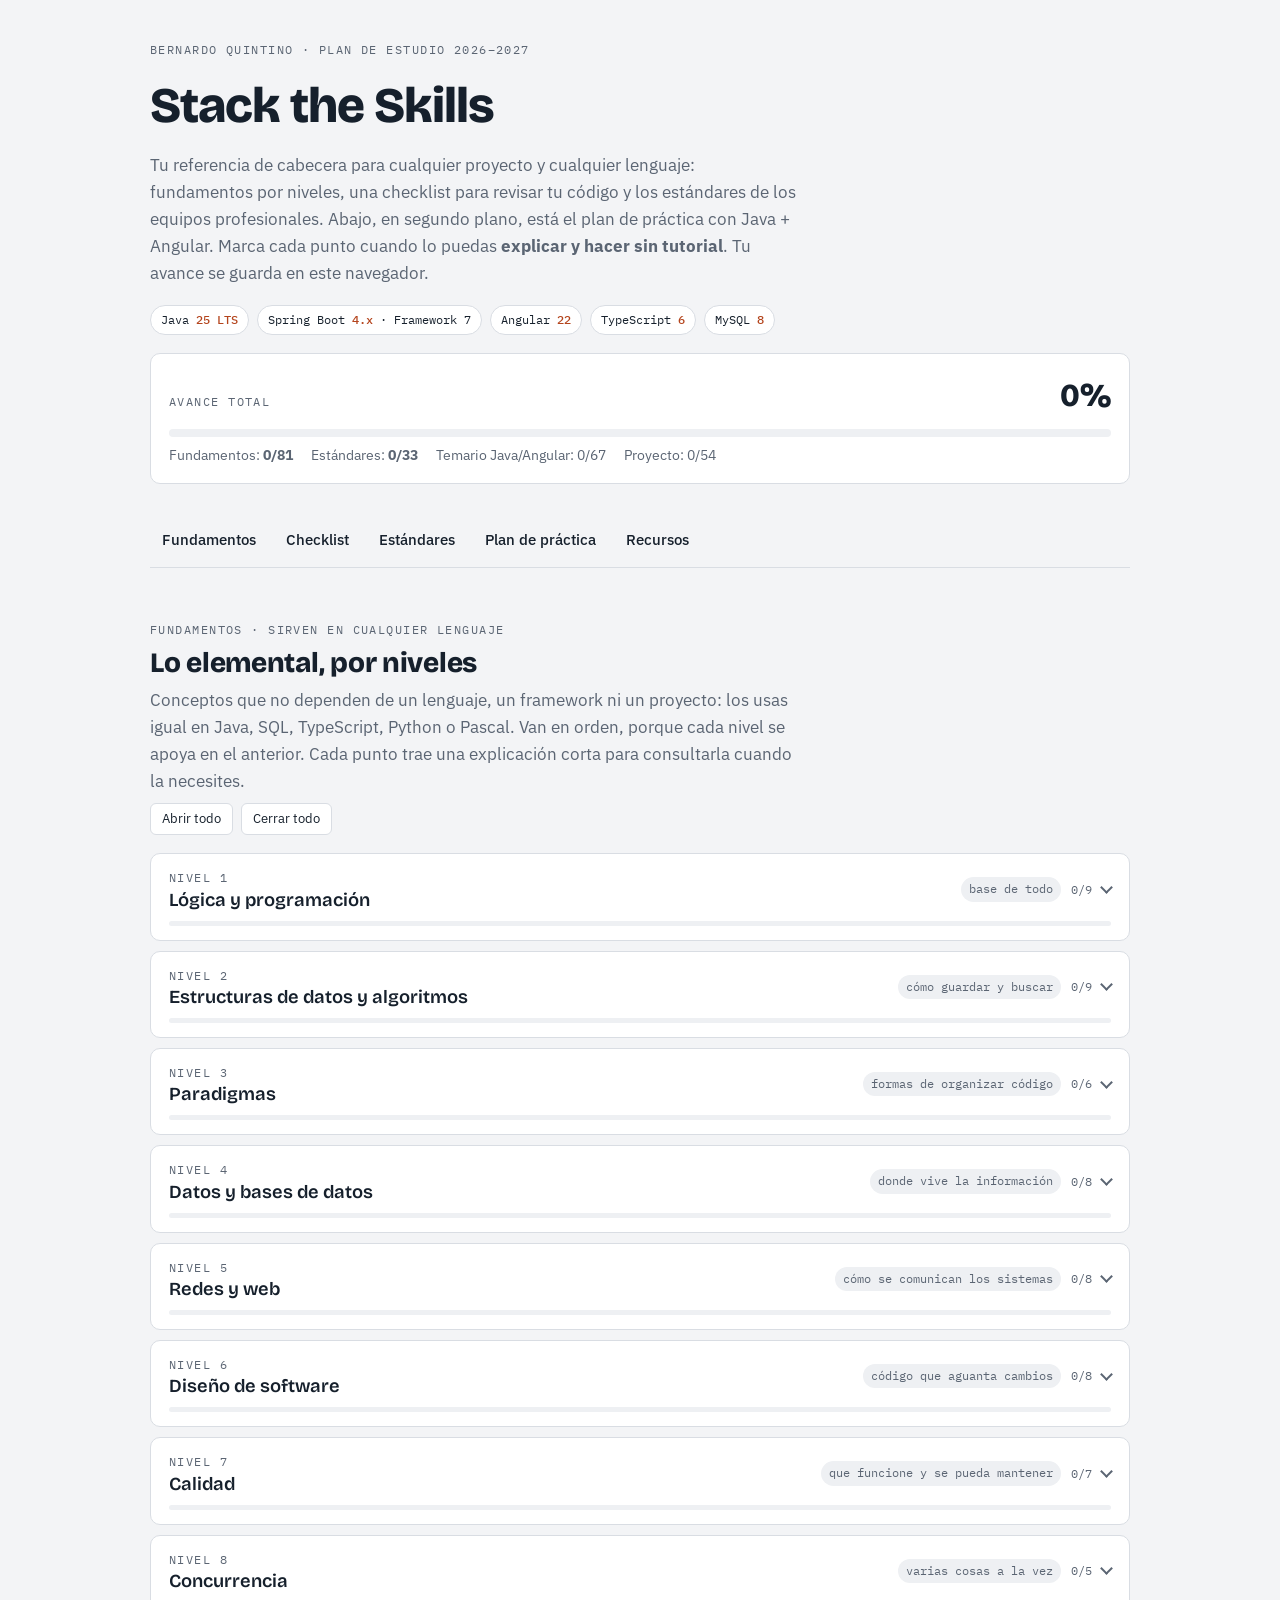
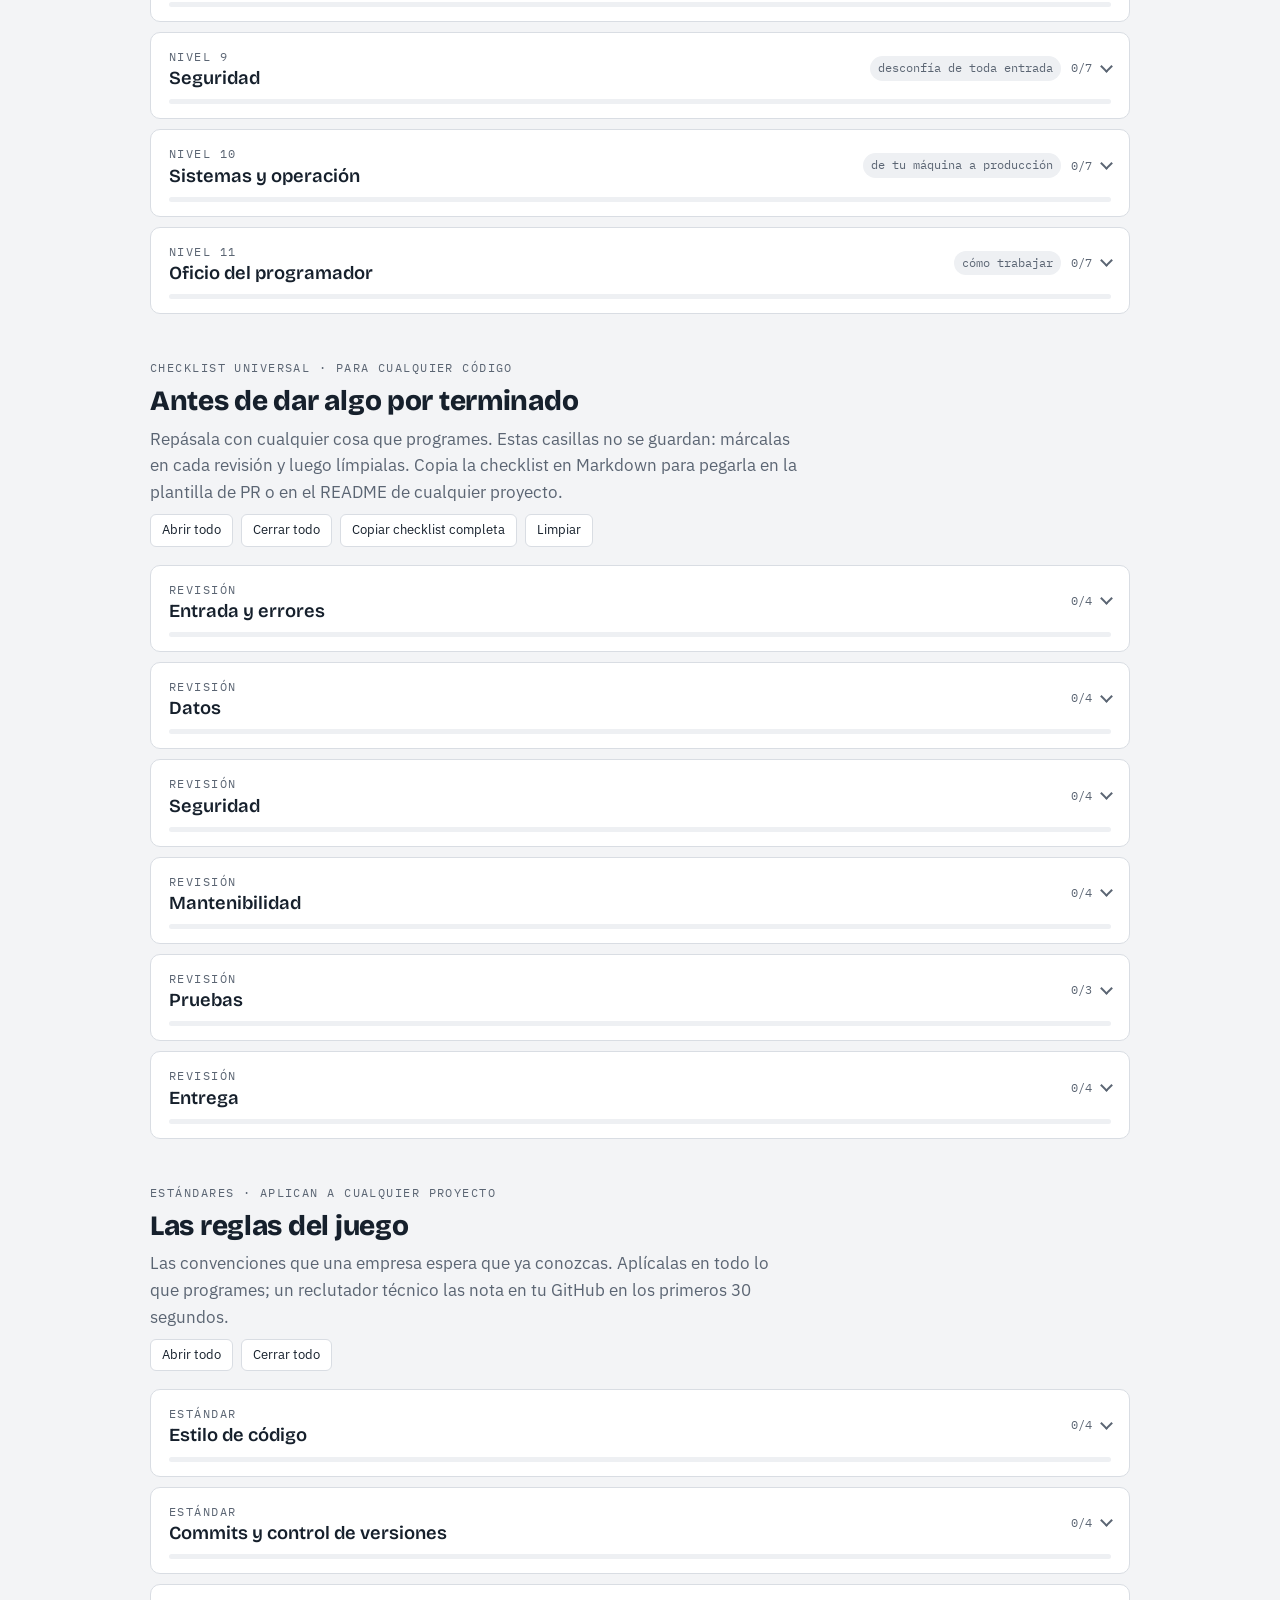
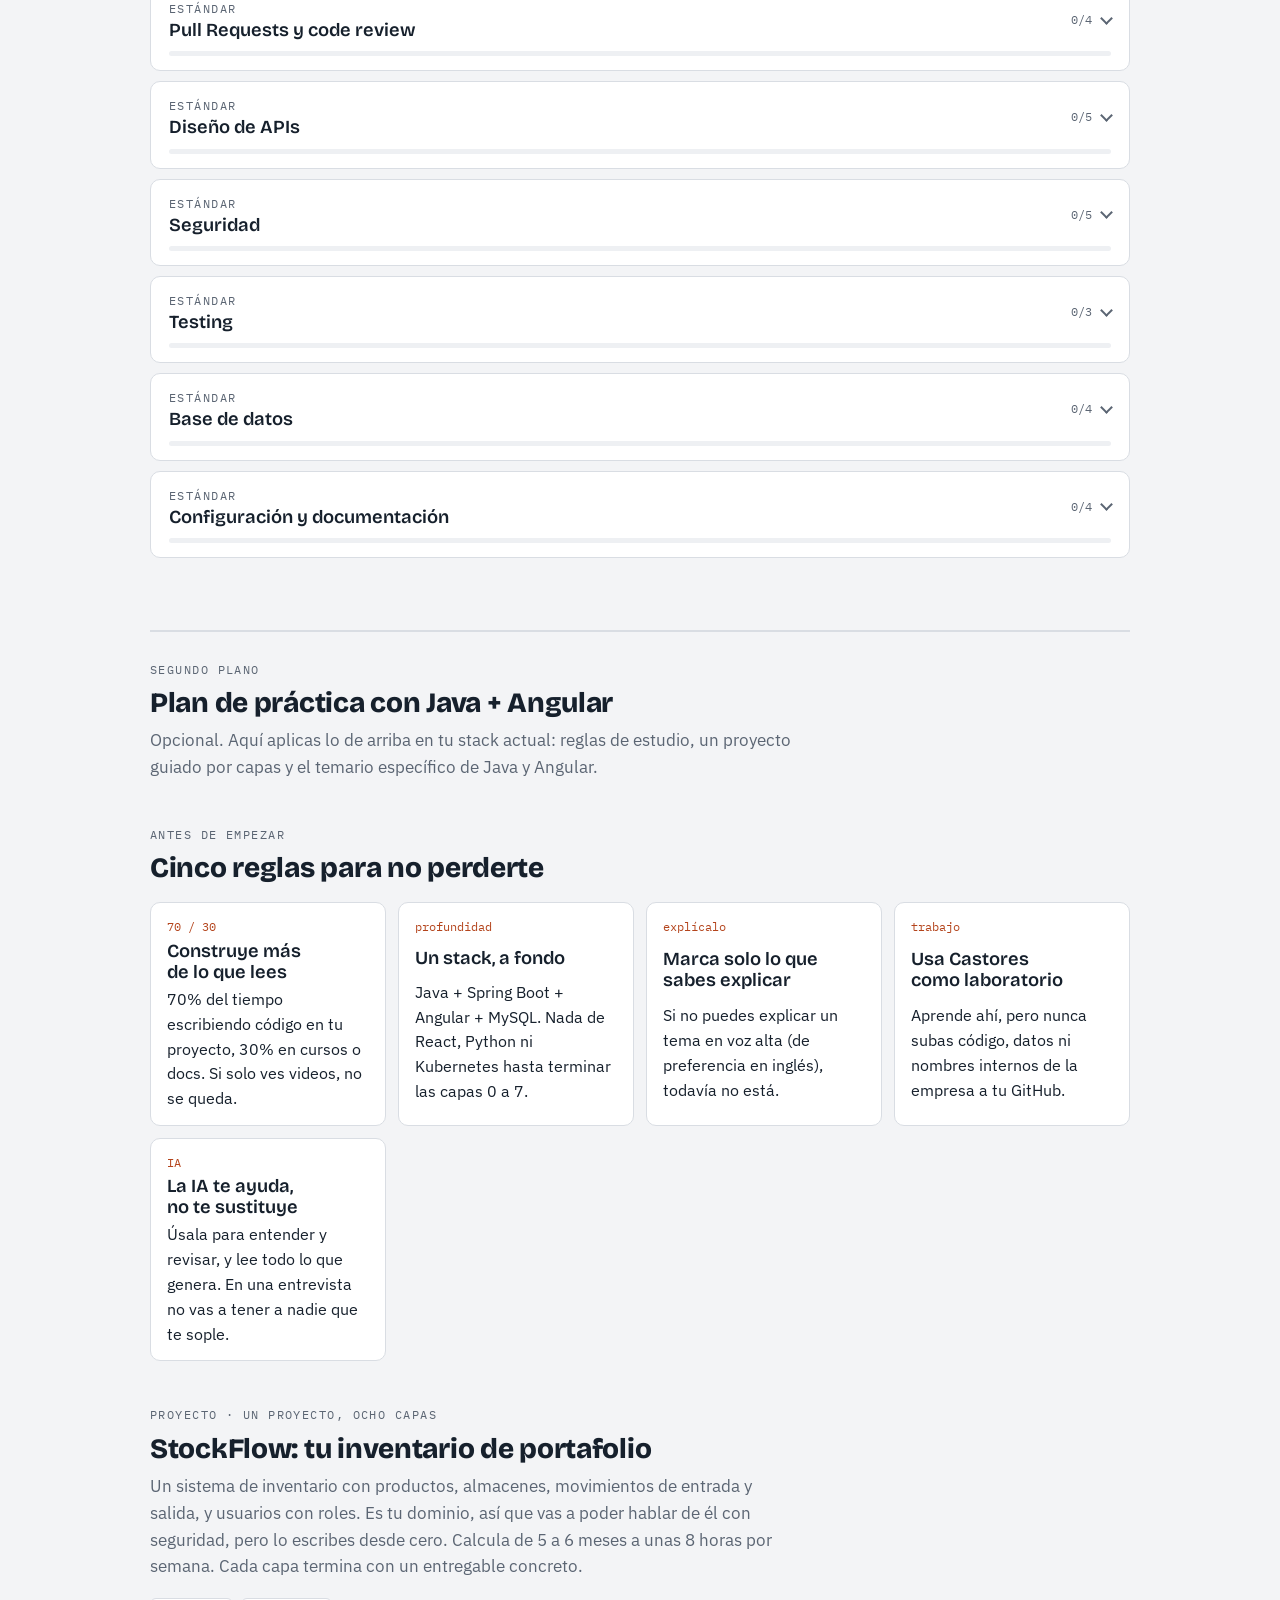
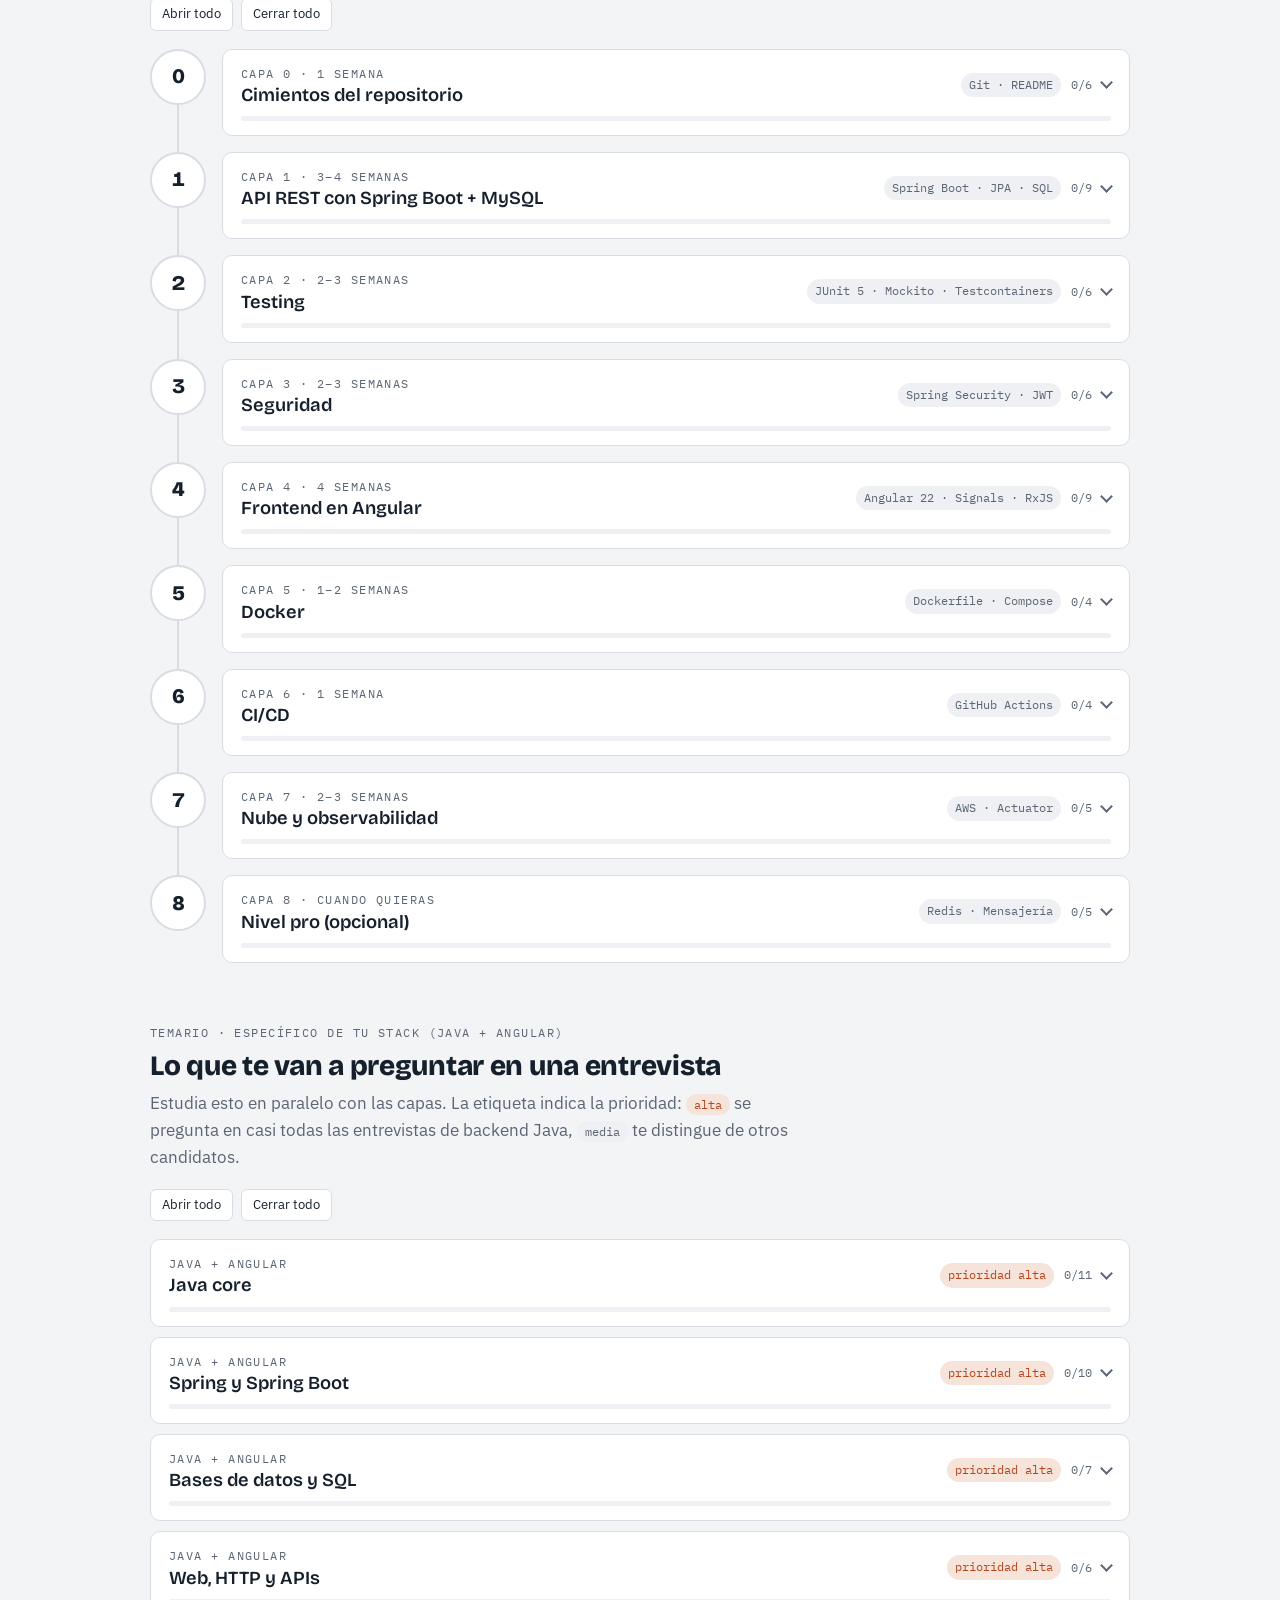
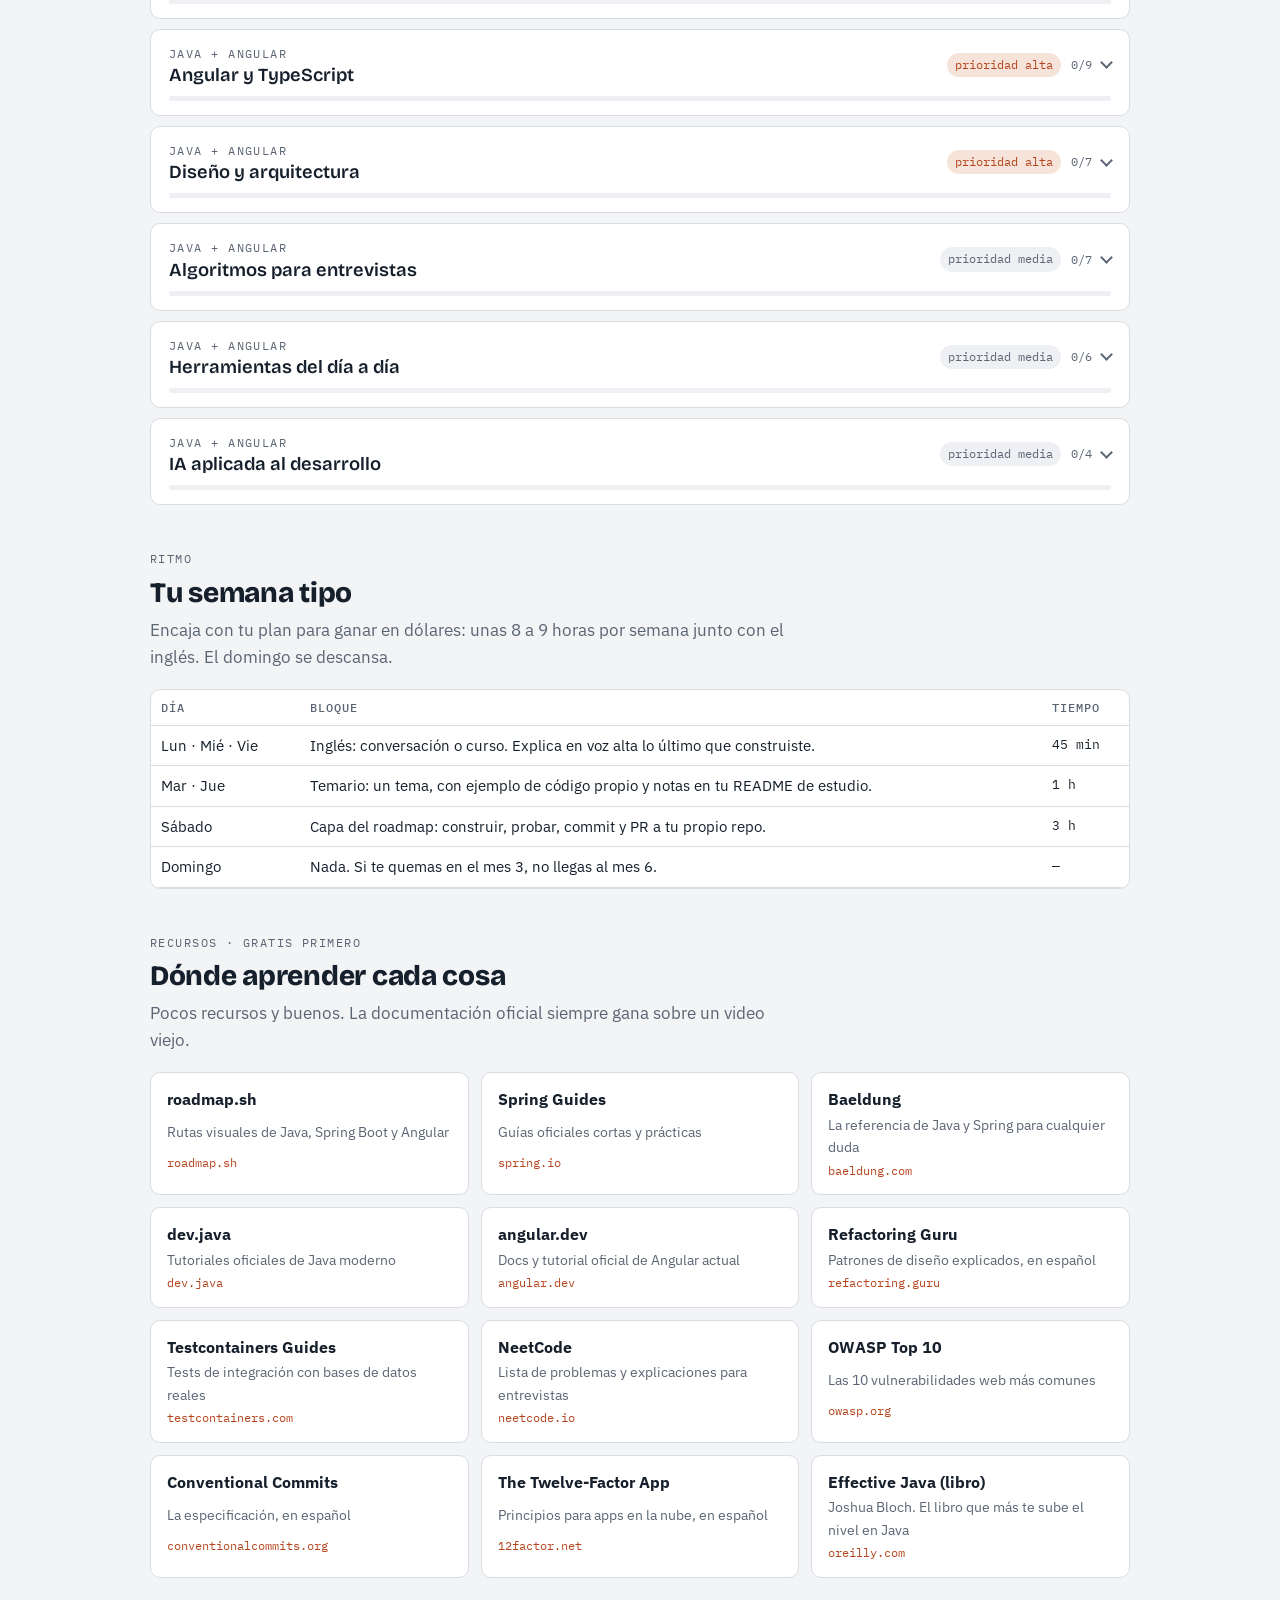
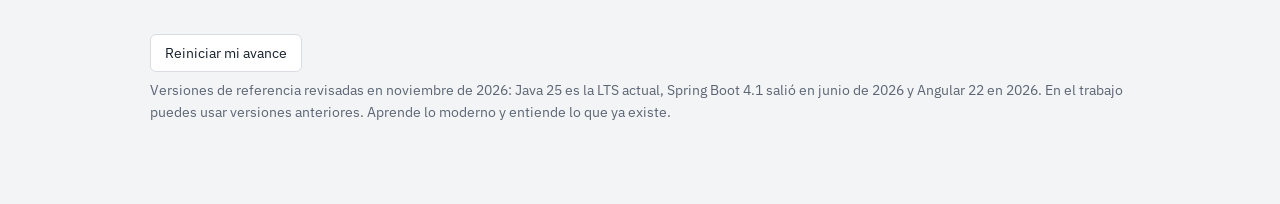
==== index.html @ c71408cc "feat: add Stack the Skills page with fundamentals, checklist and standards" ====
<!doctype html>
<html lang="es">
<head>
<meta charset="utf-8">
<meta name="viewport" content="width=device-width, initial-scale=1, viewport-fit=cover">
<meta name="description" content="Fundamentos de programación, checklist de revisión y estándares profesionales para cualquier proyecto.">
<title>Stack the Skills</title>
<link rel="preconnect" href="https://fonts.googleapis.com">
<link rel="stylesheet" href="https://fonts.googleapis.com/css2?family=Bricolage+Grotesque:opsz,wght@12..96,600;12..96,800&family=IBM+Plex+Sans:wght@400;500;600&family=IBM+Plex+Mono:wght@400;500&display=swap">
<style>
/* Layout: plano de obra — una columna de lectura, línea de tiempo numerada para las capas, rejilla de fichas para el temario */
:root{
  --bg:#F3F4F6; --surface:#FFFFFF; --ink:#16202C; --muted:#5B6573; --line:#D9DDE3;
  --accent:#B4441C; --accent-soft:#F6E3DA; --ok:#1F7A4D; --ok-soft:#DDF1E6; --code:#EEF0F3;
  --f-display:"Bricolage Grotesque", "Segoe UI", system-ui, sans-serif;
  --f-body:"IBM Plex Sans", "Segoe UI", system-ui, sans-serif;
  --f-mono:"IBM Plex Mono", ui-monospace, "Cascadia Code", Consolas, monospace;
}
@media (prefers-color-scheme: dark){:root:not([data-theme="light"]){
  --bg:#11161D; --surface:#19202A; --ink:#E7EAEE; --muted:#9AA4B1; --line:#2B3442;
  --accent:#F08A5D; --accent-soft:#3A2419; --ok:#5CC98F; --ok-soft:#173326; --code:#212A36; color-scheme:dark}}
:root[data-theme="dark"]{
  --bg:#11161D; --surface:#19202A; --ink:#E7EAEE; --muted:#9AA4B1; --line:#2B3442;
  --accent:#F08A5D; --accent-soft:#3A2419; --ok:#5CC98F; --ok-soft:#173326; --code:#212A36; color-scheme:dark}

*{box-sizing:border-box}
body{background:var(--bg);color:var(--ink);font-family:var(--f-body);font-size:15.5px;line-height:1.6;
  padding-left:max(16px, env(safe-area-inset-left, 0px));padding-right:max(16px, env(safe-area-inset-right, 0px))}
body::before{content:"";position:fixed;inset:0 0 auto;height:env(safe-area-inset-top,0px);z-index:10;background:var(--bg)}
.wrap{max-width:980px;margin:0 auto;padding-block:40px 80px}
h1,h2,h3{font-family:var(--f-display);text-wrap:balance;line-height:1.15;margin:0}
h1{font-size:clamp(2rem,5vw,3.1rem);font-weight:800;letter-spacing:-.02em}
h2{font-size:1.75rem;font-weight:800;letter-spacing:-.01em}
h3{font-size:1.15rem;font-weight:600}
p{margin:0}
a{color:var(--accent)}
code,.mono{font-family:var(--f-mono);font-size:.86em}
code{background:var(--code);padding:.1em .35em;border-radius:4px}
.eyebrow{font-family:var(--f-mono);font-size:.75rem;text-transform:uppercase;letter-spacing:.12em;color:var(--muted)}
.lead{color:var(--muted);max-width:65ch;font-size:1.05rem}

/* header */
header{display:grid;gap:18px;margin-bottom:28px}
.versions{display:flex;flex-wrap:wrap;gap:8px}
.chip{font-family:var(--f-mono);font-size:.78rem;border:1px solid var(--line);background:var(--surface);padding:4px 10px;border-radius:999px;white-space:nowrap}
.chip b{color:var(--accent);font-weight:500}
.global{display:grid;gap:8px;background:var(--surface);border:1px solid var(--line);border-radius:10px;padding:16px 18px}
.global-top{display:flex;justify-content:space-between;align-items:baseline;gap:12px;flex-wrap:wrap}
.big{font-family:var(--f-display);font-size:2rem;font-weight:800;font-variant-numeric:tabular-nums}
.bar{height:8px;background:var(--code);border-radius:999px;overflow:hidden}
.bar>i{display:block;height:100%;width:0;background:var(--accent);transition:width .3s}
.stats{display:flex;flex-wrap:wrap;gap:6px 18px;font-size:.85rem;color:var(--muted);font-variant-numeric:tabular-nums}

/* nav */
nav{position:sticky;top:env(safe-area-inset-top,0px);z-index:5;background:var(--bg);border-bottom:1px solid var(--line);margin-bottom:8px}
nav ul{list-style:none;margin:0;padding:10px 0;display:flex;gap:6px;overflow-x:auto}
nav a{display:block;text-decoration:none;color:var(--ink);font-weight:500;font-size:.92rem;padding:6px 12px;border-radius:6px;white-space:nowrap}
nav a:hover,nav a:focus-visible{background:var(--accent-soft);color:var(--accent);outline:none}

section{padding-top:44px;display:grid;gap:18px}
.sec-head{display:grid;gap:8px}

/* principios */
.rules{display:grid;grid-template-columns:repeat(auto-fit,minmax(220px,1fr));gap:12px}
.rule{background:var(--surface);border:1px solid var(--line);border-radius:10px;padding:14px 16px;display:grid;gap:4px}
.rule .k{font-family:var(--f-mono);font-size:.75rem;color:var(--accent)}

/* timeline */
.timeline{display:grid;gap:0;position:relative}
.layer{display:grid;grid-template-columns:56px minmax(0,1fr);gap:0 16px;position:relative}
.layer::before{content:"";position:absolute;left:27px;top:52px;bottom:0;width:2px;background:var(--line)}
.layer:last-child::before{display:none}
.num{width:56px;height:56px;border-radius:50%;border:2px solid var(--line);background:var(--surface);display:grid;place-items:center;
  font-family:var(--f-display);font-weight:800;font-size:1.3rem;font-variant-numeric:tabular-nums;position:relative;z-index:1}
.layer.done .num{background:var(--ok);border-color:var(--ok);color:var(--surface)}
.card{min-width:0;background:var(--surface);border:1px solid var(--line);border-radius:10px;padding:18px 20px;margin-bottom:22px;display:grid;grid-template-columns:minmax(0,1fr);gap:12px}
.card-top{display:flex;justify-content:space-between;align-items:flex-start;gap:12px;flex-wrap:wrap}
.meta{display:flex;gap:8px;flex-wrap:wrap;min-width:0}
.card-top>*{min-width:0}
.pill{font-family:var(--f-mono);font-size:.72rem;padding:3px 8px;border-radius:999px;background:var(--code);color:var(--muted);white-space:nowrap}
.pill.hot{background:var(--accent-soft);color:var(--accent)}
.pill.okp{background:var(--ok-soft);color:var(--ok)}
.goal{color:var(--muted)}
.dod{border-top:1px dashed var(--line);padding-top:10px;font-size:.92rem}
.dod b{font-family:var(--f-mono);font-size:.75rem;letter-spacing:.08em;text-transform:uppercase;color:var(--ok);margin-right:6px}

/* checklist */
.checks{list-style:none;margin:0;padding:0;display:grid;gap:4px}
.checks span{overflow-wrap:anywhere}
.checks label{display:grid;grid-template-columns:20px minmax(0,1fr);gap:10px;align-items:start;cursor:pointer;padding:3px 4px;border-radius:6px}
.checks label:hover{background:var(--code)}
.checks input{appearance:none;width:18px;height:18px;margin:3px 0 0;border:1.5px solid var(--muted);border-radius:4px;display:grid;place-items:center;cursor:pointer;background:var(--surface)}
.checks input:checked{background:var(--ok);border-color:var(--ok)}
.checks input:checked::after{content:"";width:5px;height:9px;border:solid var(--surface);border-width:0 2px 2px 0;transform:rotate(45deg) translate(-1px,-1px)}
.checks input:focus-visible{outline:2px solid var(--accent);outline-offset:2px}
.checks input:checked + span{color:var(--muted);text-decoration:line-through;text-decoration-color:var(--line)}
.checks small{display:block;color:var(--muted);font-size:.84rem;text-decoration:none}

/* temario grid */
.grid{display:grid;grid-template-columns:repeat(auto-fit,minmax(min(100%,420px),1fr));gap:14px}
.grid .card{margin:0}
.mini{display:grid;gap:6px}
.mini .bar{height:5px}
.mini .stats{font-size:.78rem}

/* estándares */
pre{margin:0;background:var(--code);border-radius:8px;padding:12px 14px;overflow-x:auto;font-family:var(--f-mono);font-size:.82rem;line-height:1.55}
.std-ex{display:grid;gap:6px}

/* recursos */
.res{display:grid;grid-template-columns:repeat(auto-fit,minmax(min(100%,280px),1fr));gap:12px}
.res a{display:grid;gap:2px;text-decoration:none;color:var(--ink);background:var(--surface);border:1px solid var(--line);border-radius:10px;padding:14px 16px}
.res a:hover,.res a:focus-visible{border-color:var(--accent);outline:none}
.res a span{color:var(--muted);font-size:.88rem}
.res a .mono{color:var(--accent);font-size:.75rem}

.week{width:100%;border-collapse:collapse;font-size:.92rem}
.week th,.week td{text-align:left;padding:8px 10px;border-bottom:1px solid var(--line);vertical-align:top}
.week th{font-family:var(--f-mono);font-size:.75rem;text-transform:uppercase;letter-spacing:.08em;color:var(--muted);font-weight:500}
.tablebox{overflow-x:auto;background:var(--surface);border:1px solid var(--line);border-radius:10px}

.reset{display:flex;gap:10px;align-items:center;flex-wrap:wrap;margin-top:8px}
button{font:inherit;font-size:.88rem;border:1px solid var(--line);background:var(--surface);color:var(--ink);padding:7px 14px;border-radius:6px;cursor:pointer}
button:hover{border-color:var(--accent)}
button.danger{background:var(--accent);border-color:var(--accent);color:var(--surface)}
button:focus-visible{outline:2px solid var(--accent);outline-offset:2px}
footer{margin-top:48px;color:var(--muted);font-size:.85rem;display:grid;gap:8px}

@media (max-width:560px){
  .layer{grid-template-columns:40px minmax(0,1fr);gap:0 10px}
  .num{width:40px;height:40px;font-size:1rem}
  .layer::before{left:19px;top:40px}
  .card{padding:14px}
}
@media (prefers-reduced-motion:reduce){*{transition:none!important}}

/* acordeones */
.stack{display:grid;gap:10px}
details.acc{background:var(--surface);border:1px solid var(--line);border-radius:10px}
details.acc.done{border-color:var(--ok)}
details.acc>summary{list-style:none;cursor:pointer;display:grid;grid-template-columns:minmax(0,1fr) auto;gap:10px 14px;align-items:center;padding:14px 18px;border-radius:10px}
details.acc>summary::-webkit-details-marker{display:none}
details.acc>summary:hover{background:var(--code)}
details.acc>summary:focus-visible{outline:2px solid var(--accent);outline-offset:-2px}
.sum-main{display:grid;gap:2px;min-width:0}
.sum-side{display:flex;align-items:center;gap:10px;flex-wrap:wrap;justify-content:flex-end}
.sum-bar{grid-column:1/-1;height:5px}
.count{font-family:var(--f-mono);font-size:.78rem;color:var(--muted);font-variant-numeric:tabular-nums;white-space:nowrap}
details.acc.done .count{color:var(--ok)}
.chev{width:9px;height:9px;border:solid var(--muted);border-width:0 2px 2px 0;transform:translateY(-2px) rotate(45deg);transition:transform .2s;flex:none}
details[open]>summary .chev{transform:translateY(2px) rotate(225deg)}
.acc-body{padding:4px 18px 18px;display:grid;grid-template-columns:minmax(0,1fr);gap:12px}
.toolbar{display:flex;gap:8px;flex-wrap:wrap;align-items:center}
.btn-sm{font-size:.8rem;padding:5px 11px}
.fallback{width:100%;min-height:120px;font-family:var(--f-mono);font-size:.8rem;background:var(--code);color:var(--ink);border:1px solid var(--line);border-radius:8px;padding:10px}
.divider{margin-top:72px;padding-top:28px;border-top:2px solid var(--line);display:grid;gap:8px}
.layer details.acc{margin-bottom:16px;min-width:0}
@media (max-width:560px){details.acc>summary{padding:12px 14px}.acc-body{padding:4px 14px 14px}}
body{margin:0}
[hidden]{display:none!important}
</style>
</head>
<body>

<div class="wrap">
<header>
  <span class="eyebrow">Bernardo Quintino · plan de estudio 2026–2027</span>
  <h1>Stack the Skills</h1>
  <p class="lead">Tu referencia de cabecera para cualquier proyecto y cualquier lenguaje: fundamentos por niveles, una checklist para revisar tu código y los estándares de los equipos profesionales. Abajo, en segundo plano, está el plan de práctica con Java + Angular. Marca cada punto cuando lo puedas <strong>explicar y hacer sin tutorial</strong>. Tu avance se guarda en este navegador.</p>
  <div class="versions" aria-label="Versiones de referencia">
    <span class="chip">Java <b>25 LTS</b></span>
    <span class="chip">Spring Boot <b>4.x</b> · Framework 7</span>
    <span class="chip">Angular <b>22</b></span>
    <span class="chip">TypeScript <b>6</b></span>
    <span class="chip">MySQL <b>8</b></span>
  </div>
  <div class="global">
    <div class="global-top"><span class="eyebrow">Avance total</span><span class="big" id="gPct">0%</span></div>
    <div class="bar"><i id="gBar"></i></div>
    <div class="stats" id="gStats"></div>
  </div>
</header>


<nav aria-label="Secciones"><ul>
  <li><a href="#fundamentos">Fundamentos</a></li>
  <li><a href="#checklist">Checklist</a></li>
  <li><a href="#estandares">Estándares</a></li>
  <li><a href="#practica">Plan de práctica</a></li>
  <li><a href="#recursos">Recursos</a></li>
</ul></nav>

<section id="fundamentos">
  <div class="sec-head">
    <span class="eyebrow">Fundamentos · sirven en cualquier lenguaje</span>
    <h2>Lo elemental, por niveles</h2>
    <p class="lead">Conceptos que no dependen de un lenguaje, un framework ni un proyecto: los usas igual en Java, SQL, TypeScript, Python o Pascal. Van en orden, porque cada nivel se apoya en el anterior. Cada punto trae una explicación corta para consultarla cuando la necesites.</p>
    <div class="toolbar"><button type="button" class="btn-sm" data-open="fundStack">Abrir todo</button><button type="button" class="btn-sm" data-close="fundStack">Cerrar todo</button></div>
  </div>
  <div class="stack" id="fundStack"></div>
</section>

<section id="checklist">
  <div class="sec-head">
    <span class="eyebrow">Checklist universal · para cualquier código</span>
    <h2>Antes de dar algo por terminado</h2>
    <p class="lead">Repásala con cualquier cosa que programes. Estas casillas no se guardan: márcalas en cada revisión y luego límpialas. Copia la checklist en Markdown para pegarla en la plantilla de PR o en el README de cualquier proyecto.</p>
    <div class="toolbar"><button type="button" class="btn-sm" data-open="uniStack">Abrir todo</button><button type="button" class="btn-sm" data-close="uniStack">Cerrar todo</button><button type="button" class="btn-sm" data-copyall="uni">Copiar checklist completa</button><button type="button" class="btn-sm" id="uniClear">Limpiar</button></div>
  </div>
  <div class="stack" id="uniStack"></div>
</section>

<section id="estandares">
  <div class="sec-head">
    <span class="eyebrow">Estándares · aplican a cualquier proyecto</span>
    <h2>Las reglas del juego</h2>
    <p class="lead">Las convenciones que una empresa espera que ya conozcas. Aplícalas en todo lo que programes; un reclutador técnico las nota en tu GitHub en los primeros 30 segundos.</p>
    <div class="toolbar"><button type="button" class="btn-sm" data-open="stdStack">Abrir todo</button><button type="button" class="btn-sm" data-close="stdStack">Cerrar todo</button></div>
  </div>
  <div class="stack" id="stdStack"></div>
</section>

<div class="divider" id="practica">
  <span class="eyebrow">Segundo plano</span>
  <h2>Plan de práctica con Java + Angular</h2>
  <p class="lead">Opcional. Aquí aplicas lo de arriba en tu stack actual: reglas de estudio, un proyecto guiado por capas y el temario específico de Java y Angular.</p>
</div>

<section id="reglas">
  <div class="sec-head"><span class="eyebrow">Antes de empezar</span><h2>Cinco reglas para no perderte</h2></div>
  <div class="rules">
    <div class="rule"><span class="k">70 / 30</span><h3>Construye más de lo que lees</h3><p>70% del tiempo escribiendo código en tu proyecto, 30% en cursos o docs. Si solo ves videos, no se queda.</p></div>
    <div class="rule"><span class="k">profundidad</span><h3>Un stack, a fondo</h3><p>Java + Spring Boot + Angular + MySQL. Nada de React, Python ni Kubernetes hasta terminar las capas 0 a 7.</p></div>
    <div class="rule"><span class="k">explícalo</span><h3>Marca solo lo que sabes explicar</h3><p>Si no puedes explicar un tema en voz alta (de preferencia en inglés), todavía no está.</p></div>
    <div class="rule"><span class="k">trabajo</span><h3>Usa Castores como laboratorio</h3><p>Aprende ahí, pero nunca subas código, datos ni nombres internos de la empresa a tu GitHub.</p></div>
    <div class="rule"><span class="k">IA</span><h3>La IA te ayuda, no te sustituye</h3><p>Úsala para entender y revisar, y lee todo lo que genera. En una entrevista no vas a tener a nadie que te sople.</p></div>
  </div>
</section>

<section id="roadmap">
  <div class="sec-head">
    <span class="eyebrow">Proyecto · un proyecto, ocho capas</span>
    <h2>StockFlow: tu inventario de portafolio</h2>
    <p class="lead">Un sistema de inventario con productos, almacenes, movimientos de entrada y salida, y usuarios con roles. Es tu dominio, así que vas a poder hablar de él con seguridad, pero lo escribes desde cero. Calcula de 5 a 6 meses a unas 8 horas por semana. Cada capa termina con un entregable concreto.</p>
  </div>
  <div class="toolbar"><button type="button" class="btn-sm" data-open="timeline">Abrir todo</button><button type="button" class="btn-sm" data-close="timeline">Cerrar todo</button></div>
  <div class="timeline" id="timeline"></div>
</section>

<section id="temario">
  <div class="sec-head">
    <span class="eyebrow">Temario · específico de tu stack (Java + Angular)</span>
    <h2>Lo que te van a preguntar en una entrevista</h2>
    <p class="lead">Estudia esto en paralelo con las capas. La etiqueta indica la prioridad: <span class="pill hot">alta</span> se pregunta en casi todas las entrevistas de backend Java, <span class="pill">media</span> te distingue de otros candidatos.</p>
  </div>
  <div class="toolbar"><button type="button" class="btn-sm" data-open="temarioStack">Abrir todo</button><button type="button" class="btn-sm" data-close="temarioStack">Cerrar todo</button></div>
  <div class="stack" id="temarioStack"></div>
</section>

<section id="semana">
  <div class="sec-head">
    <span class="eyebrow">Ritmo</span>
    <h2>Tu semana tipo</h2>
    <p class="lead">Encaja con tu plan para ganar en dólares: unas 8 a 9 horas por semana junto con el inglés. El domingo se descansa.</p>
  </div>
  <div class="tablebox"><table class="week">
    <thead><tr><th>Día</th><th>Bloque</th><th>Tiempo</th></tr></thead>
    <tbody>
      <tr><td>Lun · Mié · Vie</td><td>Inglés: conversación o curso. Explica en voz alta lo último que construiste.</td><td class="mono">45 min</td></tr>
      <tr><td>Mar · Jue</td><td>Temario: un tema, con ejemplo de código propio y notas en tu README de estudio.</td><td class="mono">1 h</td></tr>
      <tr><td>Sábado</td><td>Capa del roadmap: construir, probar, commit y PR a tu propio repo.</td><td class="mono">3 h</td></tr>
      <tr><td>Domingo</td><td>Nada. Si te quemas en el mes 3, no llegas al mes 6.</td><td class="mono">—</td></tr>
    </tbody>
  </table></div>
</section>

<section id="recursos">
  <div class="sec-head">
    <span class="eyebrow">Recursos · gratis primero</span>
    <h2>Dónde aprender cada cosa</h2>
    <p class="lead">Pocos recursos y buenos. La documentación oficial siempre gana sobre un video viejo.</p>
  </div>
  <div class="res" id="res"></div>
</section>

<footer>
  <div class="reset" id="resetBox"><button type="button" id="resetBtn">Reiniciar mi avance</button></div>
  <p>Versiones de referencia revisadas en noviembre de 2026: Java 25 es la LTS actual, Spring Boot 4.1 salió en junio de 2026 y Angular 22 en 2026. En el trabajo puedes usar versiones anteriores. Aprende lo moderno y entiende lo que ya existe.</p>
</footer>
</div>

<script>
const ROADMAP = [
 {id:"c0", t:"Cimientos del repositorio", w:"1 semana", tags:["Git","README"],
  goal:"Que tu repo se vea profesional antes de escribir una sola línea de lógica.",
  items:[
   ["Repo en GitHub con README inicial: qué es, stack y cómo correrlo","El README es lo primero que lee un reclutador."],
   ["Estructura monorepo: /backend (Spring Boot) y /frontend (Angular)",""],
   ["Proyecto generado con start.spring.io: Java 25, Maven, Web, JPA, Validation, MySQL",""],
   [".gitignore correcto y cero secretos en el repo (usa variables de entorno)",""],
   ["Conventional Commits desde el primer commit","Ej.: feat(api): crea entidad Producto"],
   ["Trabajar con ramas y Pull Requests hacia main, aunque estés solo",""]
  ], dod:"El repo es público, el README explica el proyecto y el historial de commits se lee limpio."},
 {id:"c1", t:"API REST con Spring Boot + MySQL", w:"3–4 semanas", tags:["Spring Boot","JPA","SQL"],
  goal:"El corazón del proyecto: un CRUD bien hecho, no un CRUD de tutorial.",
  items:[
   ["Entidades JPA: Producto, Almacen, Movimiento, con relaciones bien mapeadas",""],
   ["Capas controller → service → repository, con DTOs (records) y sin exponer entidades",""],
   ["Bean Validation (@NotBlank, @Positive…) en los DTOs de entrada",""],
   ["Manejo global de errores con @RestControllerAdvice y respuestas ProblemDetail (RFC 9457)",""],
   ["Paginación y ordenamiento: GET /api/v1/productos?page=0&size=20&sort=nombre",""],
   ["Migraciones de base de datos con Flyway (V1__crear_tablas.sql…)","Nunca uses ddl-auto=update fuera de pruebas."],
   ["Lógica de negocio real: el stock no puede quedar negativo y cada movimiento es @Transactional",""],
   ["Documentación automática con springdoc-openapi (Swagger UI)",""],
   ["Perfiles dev y prod en application.yml",""]
  ], dod:"Swagger muestra todos los endpoints, los errores devuelven JSON consistente y la base de datos se crea solo con migraciones."},
 {id:"c2", t:"Testing", w:"2–3 semanas", tags:["JUnit 5","Mockito","Testcontainers"],
  goal:"La skill que más falta en los candidatos y que más se nota.",
  items:[
   ["Tests unitarios del service con JUnit 5 + Mockito + AssertJ",""],
   ["Patrón Arrange–Act–Assert y nombres descriptivos (debeRechazarSalida_cuandoStockInsuficiente)",""],
   ["@WebMvcTest para probar controllers: códigos HTTP, validaciones y JSON",""],
   ["@DataJpaTest para probar consultas del repository",""],
   ["Tests de integración con Testcontainers (MySQL real en Docker)",""],
   ["Reporte de cobertura con JaCoCo (meta: más de 70% en services)",""]
  ], dod:"mvn verify corre todos los tests en verde y cada regla de negocio tiene al menos un test."},
 {id:"c3", t:"Seguridad", w:"2–3 semanas", tags:["Spring Security","JWT"],
  goal:"Login real, roles y lo básico de OWASP.",
  items:[
   ["Registro y login con contraseñas hasheadas (BCrypt)",""],
   ["Autenticación con JWT: emisión, validación y expiración",""],
   ["Roles (ADMIN, ALMACENISTA, CONSULTA) y @PreAuthorize por endpoint",""],
   ["CORS configurado solo para tu frontend",""],
   ["Revisar tu API contra el OWASP Top 10: inyección, control de acceso y exposición de datos",""],
   ["Tests de seguridad: 401 sin token, 403 con rol incorrecto",""]
  ], dod:"Ningún endpoint de negocio responde sin token y cada rol ve solo lo que debe."},
 {id:"c4", t:"Frontend en Angular", w:"4 semanas", tags:["Angular 22","Signals","RxJS"],
  goal:"Un frontend moderno que demuestre Angular actual, no el de 2018.",
  items:[
   ["Componentes standalone y estructura por features (productos/, almacenes/, auth/)",""],
   ["Estado con signals: signal, computed, effect e input()/output()",""],
   ["Llamadas HTTP con HttpClient o httpResource, con estados de carga y error",""],
   ["Formularios con Signal Forms o Reactive Forms, con validaciones",""],
   ["Interceptor que agrega el JWT y guard que protege rutas por rol",""],
   ["Rutas con lazy loading",""],
   ["UI con PrimeNG y Tailwind: tabla paginada de productos y formulario de movimientos",""],
   ["RxJS que sí se usa: switchMap y debounceTime en un buscador",""],
   ["Al menos 5 tests de componentes o servicios",""]
  ], dod:"Puedes iniciar sesión, ver el inventario paginado y registrar una entrada o salida desde el navegador."},
 {id:"c5", t:"Docker", w:"1–2 semanas", tags:["Dockerfile","Compose"],
  goal:"Que cualquiera levante tu proyecto con un solo comando.",
  items:[
   ["Dockerfile multi-stage para el backend (build con Maven, imagen final ligera con JRE)",""],
   ["Dockerfile para el frontend (build de Angular servido con Nginx)",""],
   ["docker-compose.yml con mysql, api y web, más variables de entorno",""],
   ["Entender imágenes, contenedores, volúmenes, redes y puertos",""]
  ], dod:"git clone y luego docker compose up dejan todo funcionando. Pon eso en el README."},
 {id:"c6", t:"CI/CD", w:"1 semana", tags:["GitHub Actions"],
  goal:"Automatizar lo que un equipo real automatiza.",
  items:[
   ["GitHub Actions que compila y corre los tests en cada push y PR",""],
   ["Pipeline del frontend: lint, test y build",""],
   ["Badge de estado del build en el README",""],
   ["(Opcional) Análisis de calidad con SonarCloud, gratis para repos públicos",""]
  ], dod:"Un PR con un test roto queda marcado en rojo automáticamente."},
 {id:"c7", t:"Nube y observabilidad", w:"2–3 semanas", tags:["AWS","Actuator"],
  goal:"Que tu proyecto viva en internet y puedas mandar el link.",
  items:[
   ["Spring Boot Actuator: /health y métricas básicas",""],
   ["Logs con niveles correctos y sin datos sensibles",""],
   ["Conceptos de AWS: EC2, RDS, S3, IAM y regiones","Con AWS Free Tier y Skill Builder puedes aprender sin pagar."],
   ["Desplegar: AWS (EC2 + RDS) o una opción gratuita como Render o Railway",""],
   ["Demo en vivo con usuario de prueba y link en tu README y en tu CV",""]
  ], dod:"Tienes una URL pública que funciona y la puedes poner en tu CV."},
 {id:"c8", t:"Nivel pro (opcional)", w:"cuando quieras", tags:["Redis","Mensajería"],
  goal:"Para cuando terminaste lo anterior y quieres destacar en entrevistas de nivel medio.",
  items:[
   ["Caché con Redis para consultas frecuentes",""],
   ["Un segundo microservicio (por ejemplo, notificaciones de stock bajo) comunicado por RabbitMQ o Kafka",""],
   ["Versionado de API (v1 y v2) y su estrategia",""],
   ["Virtual threads (Java 21+) y entender cuándo ayudan",""],
   ["ADRs: documentar por qué tomaste cada decisión de arquitectura",""]
  ], dod:"Puedes explicar con un diagrama cómo se comunican tus servicios y por qué lo hiciste así."}
];

const TEMARIO = [
 {id:"tj", t:"Java core", p:"alta", items:[
  ["POO de verdad: encapsulación, interfaces, polimorfismo, composición sobre herencia",""],
  ["Colecciones: List, Set, Map y cuándo usar cada una; cómo funciona HashMap",""],
  ["equals() y hashCode(): el contrato y por qué importa",""],
  ["Inmutabilidad, String y records",""],
  ["Excepciones checked vs unchecked y cuándo crear las tuyas",""],
  ["Generics: <T>, wildcards (? extends / ? super)",""],
  ["Lambdas, interfaces funcionales y Streams (map, filter, collect, groupingBy)",""],
  ["Optional bien usado (no como reemplazo de todo null)",""],
  ["Java moderno: switch con pattern matching, sealed classes, var, text blocks",""],
  ["Concurrencia básica: threads, ExecutorService, CompletableFuture, virtual threads",""],
  ["JVM: heap vs stack y la idea de garbage collection",""]]},
 {id:"ts", t:"Spring y Spring Boot", p:"alta", items:[
  ["Inversión de control e inyección de dependencias (por constructor)",""],
  ["Beans, scopes y estereotipos (@Component, @Service, @Repository)",""],
  ["Autoconfiguración: qué hace Spring Boot por ti",""],
  ["@Transactional: propagación, rollback y el problema de la auto-invocación (proxies)",""],
  ["JPA/Hibernate: relaciones, LAZY vs EAGER, el problema N+1 y fetch join / @EntityGraph",""],
  ["Spring Data: query methods, @Query y proyecciones",""],
  ["Validación, @RestControllerAdvice y ProblemDetail",""],
  ["Configuración: application.yml, perfiles y @ConfigurationProperties",""],
  ["Clientes HTTP: RestClient y HTTP interfaces",""],
  ["Spring Security: filtros, autenticación vs autorización",""]]},
 {id:"tb", t:"Bases de datos y SQL", p:"alta", items:[
  ["JOINs (inner, left, right) sin dudar",""],
  ["GROUP BY, HAVING y subconsultas",""],
  ["Funciones de ventana: ROW_NUMBER, RANK, SUM() OVER",""],
  ["Índices: cómo funcionan (B-tree), índices compuestos y leer un EXPLAIN",""],
  ["Normalización hasta 3FN y cuándo desnormalizar",""],
  ["Transacciones ACID, niveles de aislamiento y bloqueos",""],
  ["Optimizar una consulta lenta: tu experiencia en SICAP cuenta aquí",""]]},
 {id:"tw", t:"Web, HTTP y APIs", p:"alta", items:[
  ["Métodos HTTP, idempotencia y seguridad (GET, POST, PUT, PATCH, DELETE)",""],
  ["Códigos de estado: 200, 201, 204, 400, 401, 403, 404, 409, 422, 500",""],
  ["Diseño REST: recursos en plural, anidación y filtros por query params",""],
  ["Sesiones vs JWT vs OAuth2 / OpenID Connect",""],
  ["CORS: qué es y por qué el navegador lo bloquea",""],
  ["Cookies, headers y caché HTTP básica",""]]},
 {id:"ta", t:"Angular y TypeScript", p:"alta", items:[
  ["TypeScript: tipos, interfaces, union types, generics y modo strict",""],
  ["Componentes standalone y ciclo de vida",""],
  ["Signals: signal, computed, effect y linkedSignal",""],
  ["Detección de cambios: OnPush (el default en v22) y por qué importa",""],
  ["RxJS: Observable, switchMap vs mergeMap vs concatMap, takeUntilDestroyed",""],
  ["Inyección de dependencias en Angular",""],
  ["Routing, guards, resolvers y lazy loading",""],
  ["Formularios: Signal Forms y Reactive Forms",""],
  ["Interceptors HTTP",""]]},
 {id:"td", t:"Diseño y arquitectura", p:"alta", items:[
  ["Principios SOLID con un ejemplo propio de cada uno",""],
  ["DRY, KISS y YAGNI",""],
  ["Patrones: Strategy, Factory, Builder, Adapter, Observer, Repository",""],
  ["Arquitectura en capas y por qué separar DTO de entidad",""],
  ["Arquitectura hexagonal (puertos y adaptadores), el concepto",""],
  ["Monolito vs microservicios: ventajas, costos y cuándo cada uno",""],
  ["Clean Code: nombres, funciones pequeñas, comentarios útiles",""]]},
 {id:"tc", t:"Algoritmos para entrevistas", p:"media", items:[
  ["Notación Big-O: tiempo y espacio",""],
  ["Arrays, strings y hash maps",""],
  ["Two pointers y sliding window",""],
  ["Pilas, colas y recursión",""],
  ["Búsqueda binaria y ordenamiento",""],
  ["Árboles y grafos básicos (BFS / DFS)",""],
  ["Resolver 75 problemas tipo LeetCode easy/medium","La lista NeetCode 75 o Blind 75 basta."]]},
 {id:"th", t:"Herramientas del día a día", p:"media", items:[
  ["Git: merge vs rebase, cherry-pick, resolver conflictos y revertir",""],
  ["Maven: ciclo de vida, dependencias y perfiles",""],
  ["Debugger de IntelliJ: breakpoints condicionales y evaluar expresiones",""],
  ["Terminal Linux básica: navegar, grep, logs, permisos",""],
  ["Probar APIs con Postman o archivos .http",""],
  ["Leer un stack trace y encontrar la causa raíz",""]]},
 {id:"ti", t:"IA aplicada al desarrollo", p:"media", items:[
  ["Pedirle a la IA código con contexto: stack, versión y restricciones",""],
  ["Revisar código generado: seguridad, edge cases y que compile",""],
  ["Generar tests y documentación con IA, y validarlos",""],
  ["Políticas: no pegar código ni datos de la empresa en herramientas no autorizadas",""]]}
];

const STD = [
 {id:"s1", t:"Estilo de código", items:[
  ["Google Java Style Guide o las convenciones de nombres de Java","clases PascalCase, métodos camelCase, CONSTANTES_MAYUS"],
  ["Guía de estilo oficial de Angular (angular.dev/style-guide)",""],
  ["Formateo automático: Spotless/Checkstyle en Java, ESLint y Prettier en Angular",""],
  ["Sin código muerto, sin console.log y sin System.out en producción",""]],
  ex:null},
 {id:"s2", t:"Commits y control de versiones", items:[
  ["Conventional Commits",""],
  ["Commits pequeños que hacen una sola cosa",""],
  ["GitHub Flow: rama por feature, PR a main y squash merge",""],
  ["Versionado semántico (SemVer) en tus releases: MAJOR.MINOR.PATCH",""]],
  ex:"feat(movimientos): valida stock antes de registrar salida\nfix(auth): corrige expiración del JWT en zona horaria MX\ntest(productos): agrega casos de paginación\ndocs: explica cómo levantar con docker compose"},
 {id:"s3", t:"Pull Requests y code review", items:[
  ["PR de menos de 400 líneas, con descripción de qué cambia, por qué y cómo probarlo",""],
  ["Revisar tu propio PR antes de pedir revisión",""],
  ["Responder comentarios de revisión sin tomarlo personal y con argumentos",""],
  ["Definition of Done: compila, tests en verde, sin warnings nuevos, README actualizado",""]],
  ex:null},
 {id:"s4", t:"Diseño de APIs", items:[
  ["Recursos en plural y kebab-case: /api/v1/ordenes-compra",""],
  ["Código HTTP correcto: 201 + Location al crear, 204 al borrar",""],
  ["Errores con Problem Details (RFC 9457)",""],
  ["Contrato documentado con OpenAPI 3",""],
  ["Paginación, filtros y versionado desde el inicio",""]],
  ex:"POST /api/v1/movimientos  →  201 Created\n{\n  \"type\": \"/errores/stock-insuficiente\",\n  \"title\": \"Stock insuficiente\",\n  \"status\": 409,\n  \"detail\": \"El producto P-1023 tiene 4 piezas; se pidieron 10\"\n}"},
 {id:"s5", t:"Seguridad", items:[
  ["OWASP Top 10: conocer cada categoría",""],
  ["Secretos solo en variables de entorno o un gestor de secretos, nunca en Git",""],
  ["Validar toda entrada y usar consultas parametrizadas (nada de concatenar SQL)",""],
  ["Principio de mínimo privilegio en roles y en usuarios de base de datos",""],
  ["No registrar en logs contraseñas, tokens ni datos personales",""]],
  ex:null},
 {id:"s6", t:"Testing", items:[
  ["Pirámide de tests: muchos unitarios, algunos de integración, pocos E2E",""],
  ["Principios FIRST: rápidos, independientes, repetibles, auto-validables y oportunos",""],
  ["Un test por comportamiento, no por método",""]],
  ex:null},
 {id:"s7", t:"Base de datos", items:[
  ["Migraciones versionadas (Flyway); nunca cambios manuales en producción",""],
  ["Convención snake_case para tablas y columnas",""],
  ["Índices en llaves foráneas y columnas de búsqueda",""],
  ["Nada de SELECT * en código de producción",""]],
  ex:"V1__crear_productos.sql\nV2__crear_movimientos.sql\nV3__indice_movimientos_fecha.sql"},
 {id:"s8", t:"Configuración y documentación", items:[
  ["The Twelve-Factor App (12factor.net): configuración por entorno, logs como stream",""],
  ["README con qué es, cómo correrlo, arquitectura y decisiones",""],
  ["Diagrama de arquitectura simple en el README (Mermaid sirve)",""],
  ["ADRs para decisiones importantes",""]],
  ex:null}
];

const RES = [
 ["roadmap.sh", "Rutas visuales de Java, Spring Boot y Angular", "https://roadmap.sh/spring-boot"],
 ["Spring Guides", "Guías oficiales cortas y prácticas", "https://spring.io/guides"],
 ["Baeldung", "La referencia de Java y Spring para cualquier duda", "https://www.baeldung.com"],
 ["dev.java", "Tutoriales oficiales de Java moderno", "https://dev.java/learn/"],
 ["angular.dev", "Docs y tutorial oficial de Angular actual", "https://angular.dev"],
 ["Refactoring Guru", "Patrones de diseño explicados, en español", "https://refactoring.guru/es/design-patterns"],
 ["Testcontainers Guides", "Tests de integración con bases de datos reales", "https://testcontainers.com/guides/"],
 ["NeetCode", "Lista de problemas y explicaciones para entrevistas", "https://neetcode.io"],
 ["OWASP Top 10", "Las 10 vulnerabilidades web más comunes", "https://owasp.org/Top10/"],
 ["Conventional Commits", "La especificación, en español", "https://www.conventionalcommits.org/es/v1.0.0/"],
 ["The Twelve-Factor App", "Principios para apps en la nube, en español", "https://12factor.net/es/"],
 ["Effective Java (libro)", "Joshua Bloch. El libro que más te sube el nivel en Java", "https://www.oreilly.com/library/view/effective-java-3rd/9780134686097/"]
];

const FUND = [
 {id:"f1", t:"Lógica y programación", w:"base de todo", items:[
  ["Tipos de datos y tipado estático vs dinámico","Java y TypeScript revisan tipos al compilar; JavaScript y Python, al ejecutar."],
  ["Control de flujo: condicionales, ciclos y salidas tempranas","Un return o guard clause al inicio evita anidar if dentro de if."],
  ["Funciones: parámetros, retorno, alcance (scope) y efectos secundarios","Una función pura da el mismo resultado con la misma entrada y no modifica nada fuera de ella."],
  ["Valor vs referencia","Si pasas un objeto a una función y lo modificas, cambias el original."],
  ["Inmutabilidad","Crear un dato nuevo en lugar de modificar el existente evita muchos bugs."],
  ["El problema del null","Decide qué significa la ausencia de un valor: Optional, valores por defecto o errores explícitos."],
  ["Manejo de errores: excepciones vs valores de error","Falla rápido, con un mensaje claro y en el lugar correcto; nunca atrapes un error para ignorarlo."],
  ["Recursión","Una función que se llama a sí misma con un caso base. Útil en árboles y estructuras anidadas."],
  ["Estilo imperativo vs funcional (map, filter, reduce)","Existe en Java (Streams), JavaScript, Python, C#…"]]},
 {id:"f2", t:"Estructuras de datos y algoritmos", w:"cómo guardar y buscar", items:[
  ["Big-O: medir el costo en tiempo y memoria","O(1) acceso directo, O(log n) búsqueda binaria, O(n) recorrer, O(n²) doble ciclo."],
  ["Arreglos y listas","Acceso por índice rápido; insertar a la mitad, lento."],
  ["Hash map / diccionario","Búsqueda por llave en O(1) promedio. La estructura más útil del día a día."],
  ["Set (conjunto)","Elementos únicos y saber rápido si algo existe."],
  ["Pila (LIFO) y cola (FIFO)","Deshacer acciones usa pila; procesar pedidos en orden usa cola."],
  ["Árboles","Jerarquías como categorías, menús o el DOM. Los índices de las bases de datos son árboles B."],
  ["Grafos","Rutas, dependencias, redes. BFS y DFS para recorrerlos."],
  ["Búsqueda binaria y ordenamiento","Ordenar primero te permite buscar en O(log n)."],
  ["Elegir la estructura correcta","La mayoría de los problemas de rendimiento se resuelven cambiando de estructura, no de lenguaje."]]},
 {id:"f3", t:"Paradigmas", w:"formas de organizar código", items:[
  ["POO: encapsulamiento, abstracción, herencia y polimorfismo",""],
  ["Composición sobre herencia","Un objeto que tiene un comportamiento es más flexible que uno que lo hereda."],
  ["Interfaces y contratos","Programa contra lo que algo hace, no contra cómo está hecho."],
  ["Programación funcional básica","Funciones como valores, funciones puras, sin estado compartido."],
  ["Programación asíncrona","Callbacks, promesas, async/await y futures: el mismo concepto con distinto nombre en cada lenguaje."],
  ["Programación orientada a eventos","Algo pasa y alguien reacciona: clics, mensajes, webhooks."]]},
 {id:"f4", t:"Datos y bases de datos", w:"donde vive la información", items:[
  ["Modelo relacional: tablas, llaves primarias y foráneas",""],
  ["Normalización (1FN, 2FN, 3FN) y cuándo desnormalizar","Normalizar evita datos duplicados; desnormalizar a veces acelera los reportes."],
  ["SQL esencial: SELECT, JOIN, GROUP BY, subconsultas","El mismo SQL sirve en MySQL, SQL Server, PostgreSQL y Oracle, con pequeñas diferencias."],
  ["Índices: qué son y cuándo ayudan o estorban","Aceleran las lecturas y hacen más lentas las escrituras."],
  ["Transacciones ACID","Todo o nada: una transferencia descuenta y abona, o no hace ninguna de las dos."],
  ["Concurrencia en bases de datos: bloqueos y niveles de aislamiento",""],
  ["NoSQL y cuándo usarlo","Documentos (MongoDB), clave-valor (Redis). No reemplaza a SQL; resuelve otros problemas."],
  ["Caché","Guardar un resultado caro para reutilizarlo. Lo difícil es saber cuándo invalidarlo."]]},
 {id:"f5", t:"Redes y web", w:"cómo se comunican los sistemas", items:[
  ["Cliente-servidor y qué pasa al escribir una URL","DNS, conexión, petición HTTP, respuesta, renderizado."],
  ["HTTP: métodos, códigos de estado y headers",""],
  ["HTTPS y TLS: por qué el candado importa",""],
  ["REST y JSON","El idioma común entre frontends, backends y servicios externos."],
  ["Autenticación vs autorización","Quién eres vs qué puedes hacer."],
  ["Sesiones, cookies y tokens (JWT)",""],
  ["CORS y la política del mismo origen",""],
  ["Síncrono vs mensajería (colas)","Llamar y esperar, o dejar un mensaje y seguir trabajando."]]},
 {id:"f6", t:"Diseño de software", w:"código que aguanta cambios", items:[
  ["Alta cohesión y bajo acoplamiento","Cada pieza hace una cosa y depende lo menos posible de las demás."],
  ["Separación de responsabilidades","Presentación, lógica de negocio y acceso a datos en lugares distintos."],
  ["SOLID","Cinco principios para que el código se pueda extender sin romperlo."],
  ["DRY, KISS y YAGNI","No repitas, hazlo simple, no construyas lo que no te pidieron."],
  ["Inyección de dependencias como concepto","Recibir lo que necesitas en vez de crearlo adentro. Facilita probar y cambiar piezas."],
  ["Patrones de diseño más comunes","Strategy, Factory, Builder, Adapter, Observer, Repository."],
  ["Arquitectura en capas y hexagonal",""],
  ["Monolito vs microservicios","Los microservicios resuelven problemas de equipos grandes y crean otros nuevos."]]},
 {id:"f7", t:"Calidad", w:"que funcione y se pueda mantener", items:[
  ["Nombres claros","El mejor comentario es un buen nombre."],
  ["Funciones pequeñas que hacen una sola cosa",""],
  ["Code smells y refactorización","Métodos largos, clases enormes, parámetros de más, código duplicado."],
  ["Tipos de pruebas: unitarias, de integración y end-to-end",""],
  ["TDD como concepto","Escribir la prueba antes que el código."],
  ["Code review: dar y recibir",""],
  ["Deuda técnica","Atajos que se pagan con intereses. Anótala y págala a propósito."]]},
 {id:"f8", t:"Concurrencia", w:"varias cosas a la vez", items:[
  ["Procesos vs hilos",""],
  ["Condiciones de carrera","Dos hilos modifican el mismo dato y el resultado depende de quién llega primero."],
  ["Locks, deadlocks y cómo evitarlos",""],
  ["La inmutabilidad como defensa","Si nadie puede modificar un dato, nadie lo modifica mal."],
  ["I/O bloqueante vs no bloqueante","Por qué un servidor puede atender miles de peticiones con pocos hilos."]]},
 {id:"f9", t:"Seguridad", w:"desconfía de toda entrada", items:[
  ["Nunca confíes en la entrada del usuario","Valida en el servidor, aunque el frontend ya valide."],
  ["Inyección SQL y consultas parametrizadas","Aplica en cualquier lenguaje y en cualquier base de datos."],
  ["XSS: escapar lo que se muestra en HTML",""],
  ["Hashing vs cifrado","Las contraseñas se hashean (bcrypt), no se cifran."],
  ["Secretos fuera del código",""],
  ["Mínimo privilegio","Cada usuario, servicio o conexión con solo los permisos que necesita."],
  ["OWASP Top 10","El catálogo de errores de seguridad más comunes."]]},
 {id:"f10", t:"Sistemas y operación", w:"de tu máquina a producción", items:[
  ["Terminal Linux: archivos, procesos, permisos y logs",""],
  ["Variables de entorno y configuración por ambiente","El mismo código en desarrollo y en producción, con distinta configuración."],
  ["Logs útiles: niveles, contexto y sin datos sensibles",""],
  ["Contenedores (Docker) como concepto","Empaquetar la app con todo lo que necesita para correr igual en cualquier lado."],
  ["CI/CD","Integrar y desplegar de forma automática y repetible."],
  ["Escalar vertical vs horizontal","Máquina más grande o más máquinas."],
  ["Monitoreo y alertas","Enterarte de que algo falló antes de que te avise el usuario."]]},
 {id:"f11", t:"Oficio del programador", w:"cómo trabajar", items:[
  ["Git: commits, ramas, merge, rebase y resolver conflictos",""],
  ["Depurar con método","Reproducir, aislar, formular una hipótesis, probarla. No cambiar cosas al azar."],
  ["Usar el debugger en vez de prints",""],
  ["Leer un stack trace de abajo hacia arriba hasta tu código",""],
  ["Leer documentación oficial antes que tutoriales",""],
  ["Dividir un problema grande en tareas chicas y estimarlas",""],
  ["Preguntar bien","Qué intentas hacer, qué esperabas, qué pasó y qué ya probaste."]]}
];

const UNI = [
 {t:"Entrada y errores", items:[
  ["¿Valido toda entrada externa (usuario, archivo, API) en el servidor?",""],
  ["¿Qué pasa con null, vacío, negativo, cero, texto muy largo o fecha inválida?",""],
  ["¿Los errores tienen un mensaje claro y no se tragan en un catch vacío?",""],
  ["¿Qué pasa si el servicio externo o la base de datos no responde?",""]]},
 {t:"Datos", items:[
  ["¿Las operaciones que deben ser todo o nada están en una transacción?",""],
  ["¿Las consultas usan índices y evitan ejecutarse dentro de un ciclo (N+1)?",""],
  ["¿Pagino cuando el resultado puede crecer?",""],
  ["¿Qué pasa si dos usuarios modifican lo mismo al mismo tiempo?",""]]},
 {t:"Seguridad", items:[
  ["¿Las consultas son parametrizadas?",""],
  ["¿Verifico permisos, no solo que el usuario haya iniciado sesión?",""],
  ["¿Hay contraseñas, tokens o llaves en el código o en los logs?",""],
  ["¿Devuelvo solo los datos que el cliente necesita?",""]]},
 {t:"Mantenibilidad", items:[
  ["¿Otra persona entiende este código sin que yo se lo explique?",""],
  ["¿Los nombres dicen qué hace cada cosa?",""],
  ["¿Hay código duplicado que convenga extraer?",""],
  ["¿Quité código muerto, comentarios viejos y logs de depuración?",""]]},
 {t:"Pruebas", items:[
  ["¿Probé el caso feliz y al menos dos casos de error?",""],
  ["¿Hay pruebas automáticas para la regla de negocio principal?",""],
  ["¿Probé con datos reales o parecidos a los de producción?",""]]},
 {t:"Entrega", items:[
  ["¿Los commits son pequeños y con mensajes claros?",""],
  ["¿Revisé mi propio diff antes de pedir revisión?",""],
  ["¿Actualicé la documentación o el README si cambió algo?",""],
  ["¿Sé cómo revertir este cambio si falla en producción?",""]]}
];


/* ---------- estado ---------- */
const KEY="ruta-java-angular-v1", OKEY=KEY+"-open";
let state={},openState={};
try{state=JSON.parse(localStorage.getItem(KEY)||"{}")||{}}catch(e){state={}}
try{openState=JSON.parse(localStorage.getItem(OKEY)||"{}")||{}}catch(e){openState={}}
function save(){try{localStorage.setItem(KEY,JSON.stringify(state))}catch(e){}}
function saveOpen(){try{localStorage.setItem(OKEY,JSON.stringify(openState))}catch(e){}}

const esc=s=>s.replace(/[&<>"]/g,c=>({"&":"&amp;","<":"&lt;",">":"&gt;",'"':"&quot;"}[c]));
function fmt(s){return esc(s).replace(/(@\w+|\/api\/[\w/?=&;.-]+|V\d__\w+\.sql|ddl-auto=update|mvn verify|docker compose up|git clone|\/health)/g,m=>"<code>"+m+"</code>")}

const COPY={};            // id -> {title, items}
const GROUPS=[];          // [id, n, kind, persist]
function checklist(prefix,items,persist){
  return '<ul class="checks">'+items.map((it,i)=>{
    const id=prefix+"-"+i, attr=persist?`data-k="${id}"${state[id]?" checked":""}`:`data-u="${prefix}"`;
    return `<li><label for="${id}"><input type="checkbox" id="${id}" ${attr}><span>${fmt(it[0])}${it[1]?`<small>${fmt(it[1])}</small>`:""}</span></label></li>`;
  }).join("")+"</ul>";
}
function acc(o){
  COPY[o.id]={title:o.title,items:o.items};GROUPS.push([o.id,o.items.length,o.kind,o.persist!==false]);
  return `<details class="acc" data-acc="${o.id}"${openState[o.id]?" open":""}>
  <summary>
    <div class="sum-main"><span class="eyebrow">${esc(o.eyebrow)}</span><h3>${esc(o.title)}</h3></div>
    <div class="sum-side">${o.pill?`<span class="pill${o.hot?" hot":""}">${esc(o.pill)}</span>`:""}<span class="count" data-count="${o.id}"></span><span class="chev" aria-hidden="true"></span></div>
    <div class="bar sum-bar"><i data-bar="${o.id}"></i></div>
  </summary>
  <div class="acc-body">${o.pre||""}${checklist(o.id,o.items,o.persist!==false)}${o.post||""}
    <div class="toolbar"><button type="button" class="btn-sm" data-copy="${o.id}">Copiar como checklist Markdown</button></div>
  </div>
</details>`;
}

document.getElementById("fundStack").innerHTML=FUND.map((f,i)=>acc({id:f.id,kind:"f",eyebrow:"Nivel "+(i+1),title:f.t,pill:f.w,items:f.items})).join("");
document.getElementById("uniStack").innerHTML=UNI.map((u,g)=>acc({id:"u"+g,kind:"u",persist:false,eyebrow:"Revisión",title:u.t,items:u.items})).join("");
document.getElementById("stdStack").innerHTML=STD.map(s=>acc({id:s.id,kind:"s",eyebrow:"Estándar",title:s.t,items:s.items,
  post:s.ex?`<div class="std-ex"><span class="eyebrow">Ejemplo</span><pre>${esc(s.ex)}</pre></div>`:""})).join("");
document.getElementById("timeline").innerHTML=ROADMAP.map((c,i)=>`
  <div class="layer" data-layer="${c.id}">
    <div class="num" aria-hidden="true">${i}</div>
    ${acc({id:c.id,kind:"r",eyebrow:"Capa "+i+" · "+c.w,title:c.t,pill:c.tags.join(" · "),items:c.items,
      pre:`<p class="goal">${esc(c.goal)}</p>`,post:`<p class="dod"><b>Listo cuando</b>${fmt(c.dod)}</p>`})}
  </div>`).join("");
document.getElementById("temarioStack").innerHTML=TEMARIO.map(t=>acc({id:t.id,kind:"t",eyebrow:"Java + Angular",title:t.t,pill:"prioridad "+t.p,hot:t.p==="alta",items:t.items})).join("");
document.getElementById("res").innerHTML=RES.map(r=>{
  let host="";try{host=new URL(r[2]).hostname.replace("www.","")}catch(e){}
  return `<a href="${r[2]}" target="_blank" rel="noopener"><strong>${esc(r[0])}</strong><span>${esc(r[1])}</span><span class="mono">${esc(host)}</span></a>`}).join("");

/* ---------- progreso ---------- */
function update(){
  let tot=0,done=0;const by={f:[0,0],r:[0,0],t:[0,0],s:[0,0]};
  GROUPS.forEach(([id,n,kind,persist])=>{
    let d=0;
    if(persist){for(let i=0;i<n;i++) if(state[id+"-"+i]) d++; tot+=n;done+=d;by[kind][0]+=d;by[kind][1]+=n;}
    else d=document.querySelectorAll(`input[data-u="${id}"]:checked`).length;
    const b=document.querySelector(`[data-bar="${id}"]`);if(b)b.style.width=(n?d/n*100:0)+"%";
    const c=document.querySelector(`[data-count="${id}"]`);if(c)c.textContent=`${d}/${n}`;
    const a=document.querySelector(`[data-acc="${id}"]`);if(a)a.classList.toggle("done",d===n);
    const L=document.querySelector(`[data-layer="${id}"]`);if(L)L.classList.toggle("done",d===n);
  });
  const pct=tot?Math.round(done/tot*100):0;
  document.getElementById("gPct").textContent=pct+"%";
  document.getElementById("gBar").style.width=pct+"%";
  document.getElementById("gStats").innerHTML=
    `<span>Fundamentos: <b>${by.f[0]}/${by.f[1]}</b></span><span>Estándares: <b>${by.s[0]}/${by.s[1]}</b></span><span>Temario Java/Angular: ${by.t[0]}/${by.t[1]}</span><span>Proyecto: ${by.r[0]}/${by.r[1]}</span>`;
}
document.addEventListener("change",e=>{
  const t=e.target;if(!t.dataset)return;
  if(t.dataset.k){if(t.checked)state[t.dataset.k]=1;else delete state[t.dataset.k];save()}
  if(t.dataset.k||t.dataset.u)update();
});
document.addEventListener("toggle",e=>{
  const d=e.target;if(!d.dataset||!d.dataset.acc)return;
  if(d.open)openState[d.dataset.acc]=1;else delete openState[d.dataset.acc];saveOpen();
},true);

/* ---------- botones ---------- */
function md(id){const c=COPY[id];return `### ${c.title}\n`+c.items.map(it=>`- [ ] ${it[0]}`).join("\n")+"\n";}
function copyText(btn,text){
  const label=btn.textContent;
  const fallback=()=>{let ta=btn.parentElement.nextElementSibling;
    if(!ta||!ta.classList||!ta.classList.contains("fallback")){ta=document.createElement("textarea");ta.className="fallback";ta.readOnly=true;btn.parentElement.after(ta)}
    ta.value=text;ta.focus();ta.select();btn.textContent="Selecciona y copia el texto";setTimeout(()=>btn.textContent=label,2500)};
  try{navigator.clipboard.writeText(text).then(()=>{btn.textContent="Copiado ✓";setTimeout(()=>btn.textContent=label,1800)},fallback)}catch(e){fallback()}
}
document.addEventListener("click",e=>{
  const b=e.target.closest("button");if(!b)return;
  if(b.dataset.copy)copyText(b,md(b.dataset.copy));
  else if(b.dataset.copyall==="uni")copyText(b,"## Checklist de revisión\n\n"+UNI.map((u,g)=>md("u"+g)).join("\n"));
  else if(b.dataset.open||b.dataset.close){
    const open=!!b.dataset.open,box=document.getElementById(b.dataset.open||b.dataset.close);
    box.querySelectorAll("details.acc").forEach(d=>{d.open=open;if(open)openState[d.dataset.acc]=1;else delete openState[d.dataset.acc]});saveOpen();
  }
});
document.getElementById("uniClear").onclick=()=>{document.querySelectorAll("input[data-u]").forEach(i=>i.checked=false);update()};

/* reinicio con confirmación en la página */
const box=document.getElementById("resetBox");
function resetIdle(){box.innerHTML='<button type="button" id="resetBtn">Reiniciar mi avance</button>';document.getElementById("resetBtn").onclick=resetAsk}
function resetAsk(){box.innerHTML='<span>¿Borrar todas las casillas marcadas?</span><button type="button" class="danger" id="yes">Sí, borrar</button><button type="button" id="no">Cancelar</button>';
  document.getElementById("yes").onclick=()=>{state={};save();document.querySelectorAll("input[data-k]").forEach(i=>i.checked=false);update();resetIdle()};
  document.getElementById("no").onclick=resetIdle}
resetIdle();
update();
</script>
</body>
</html>
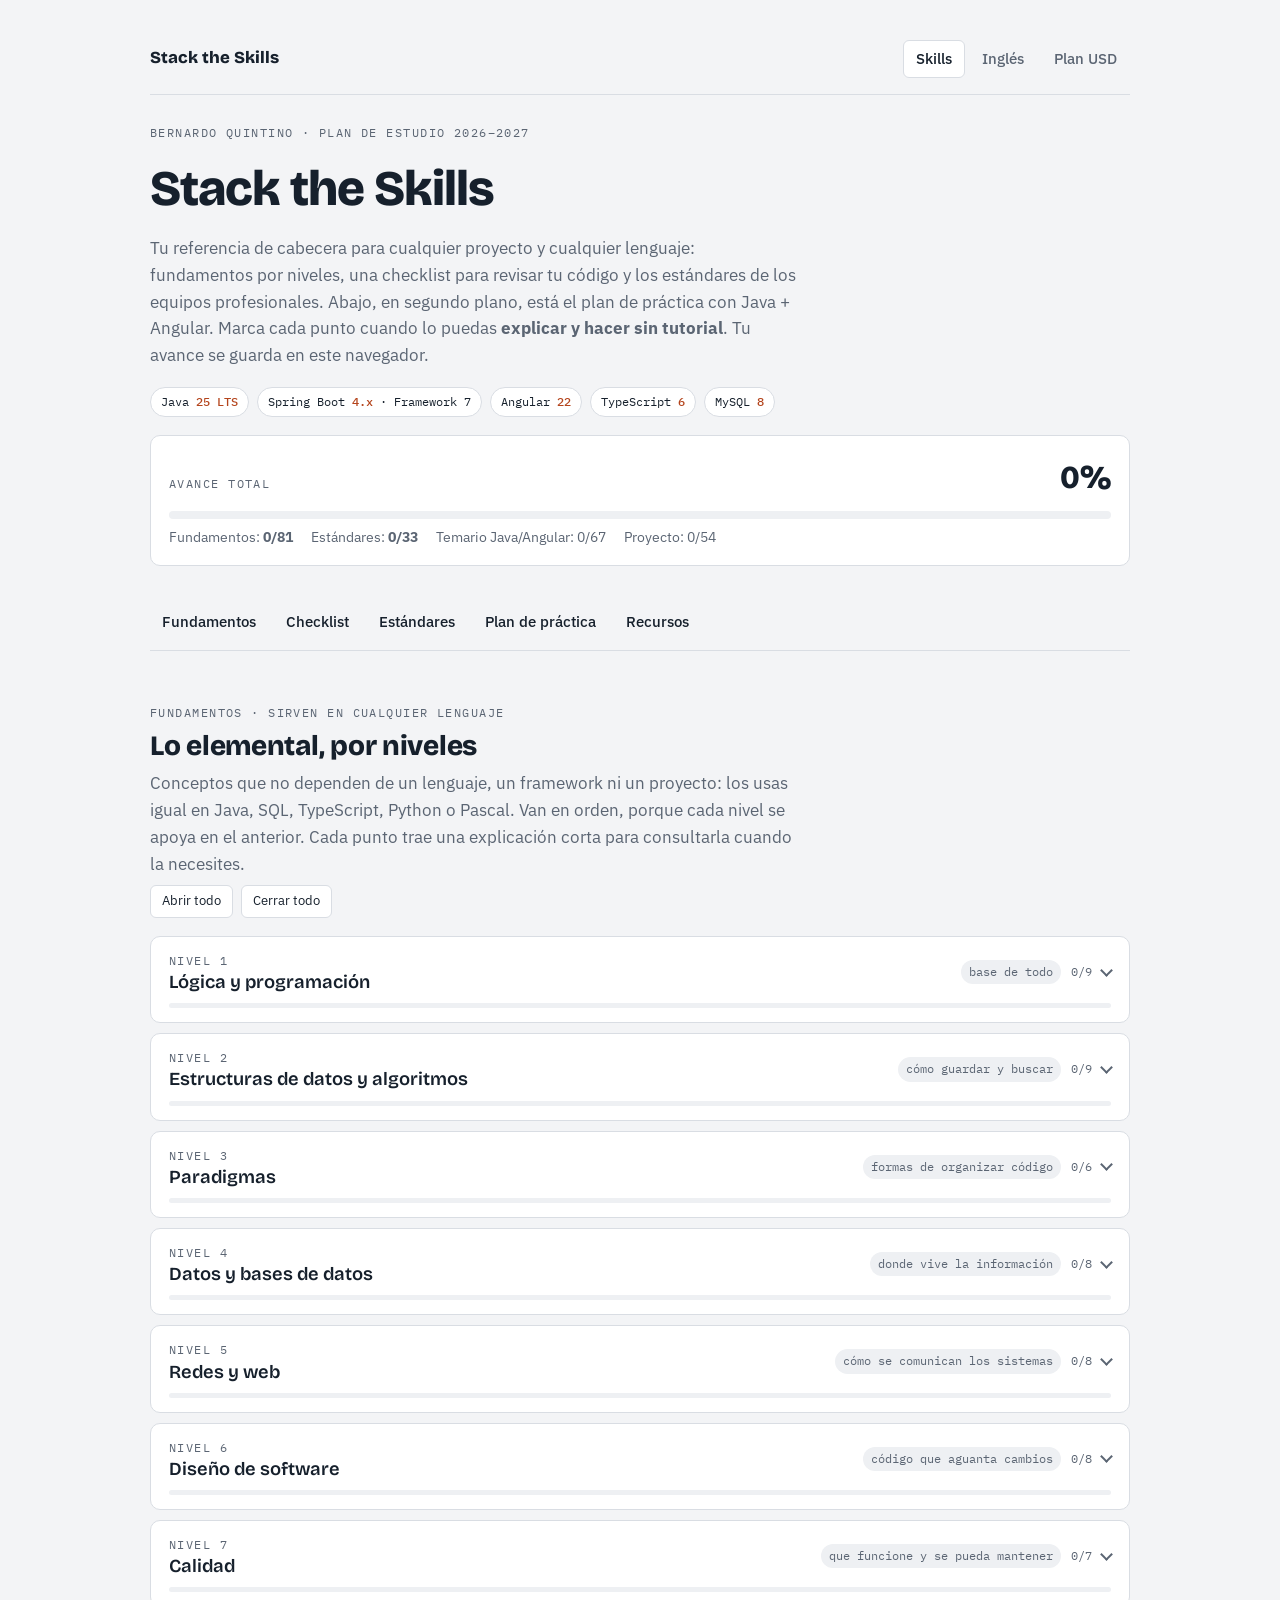
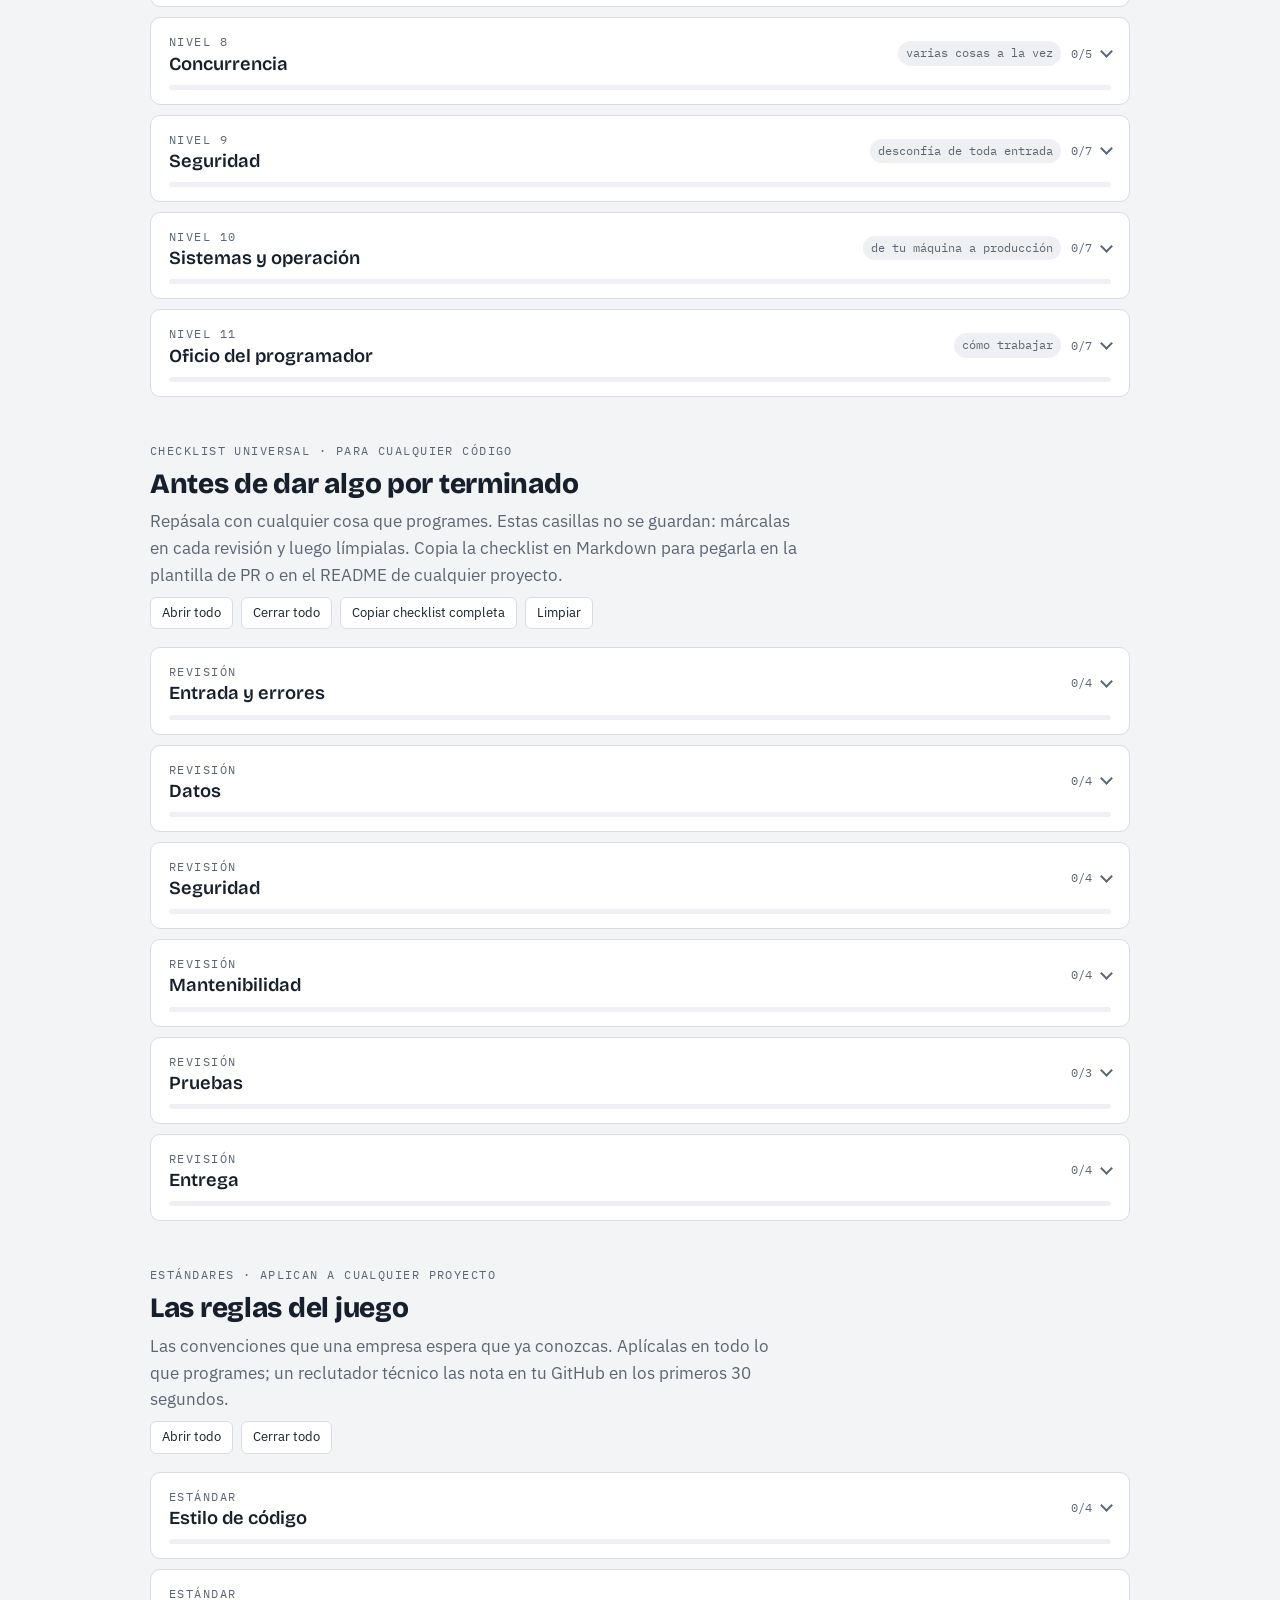
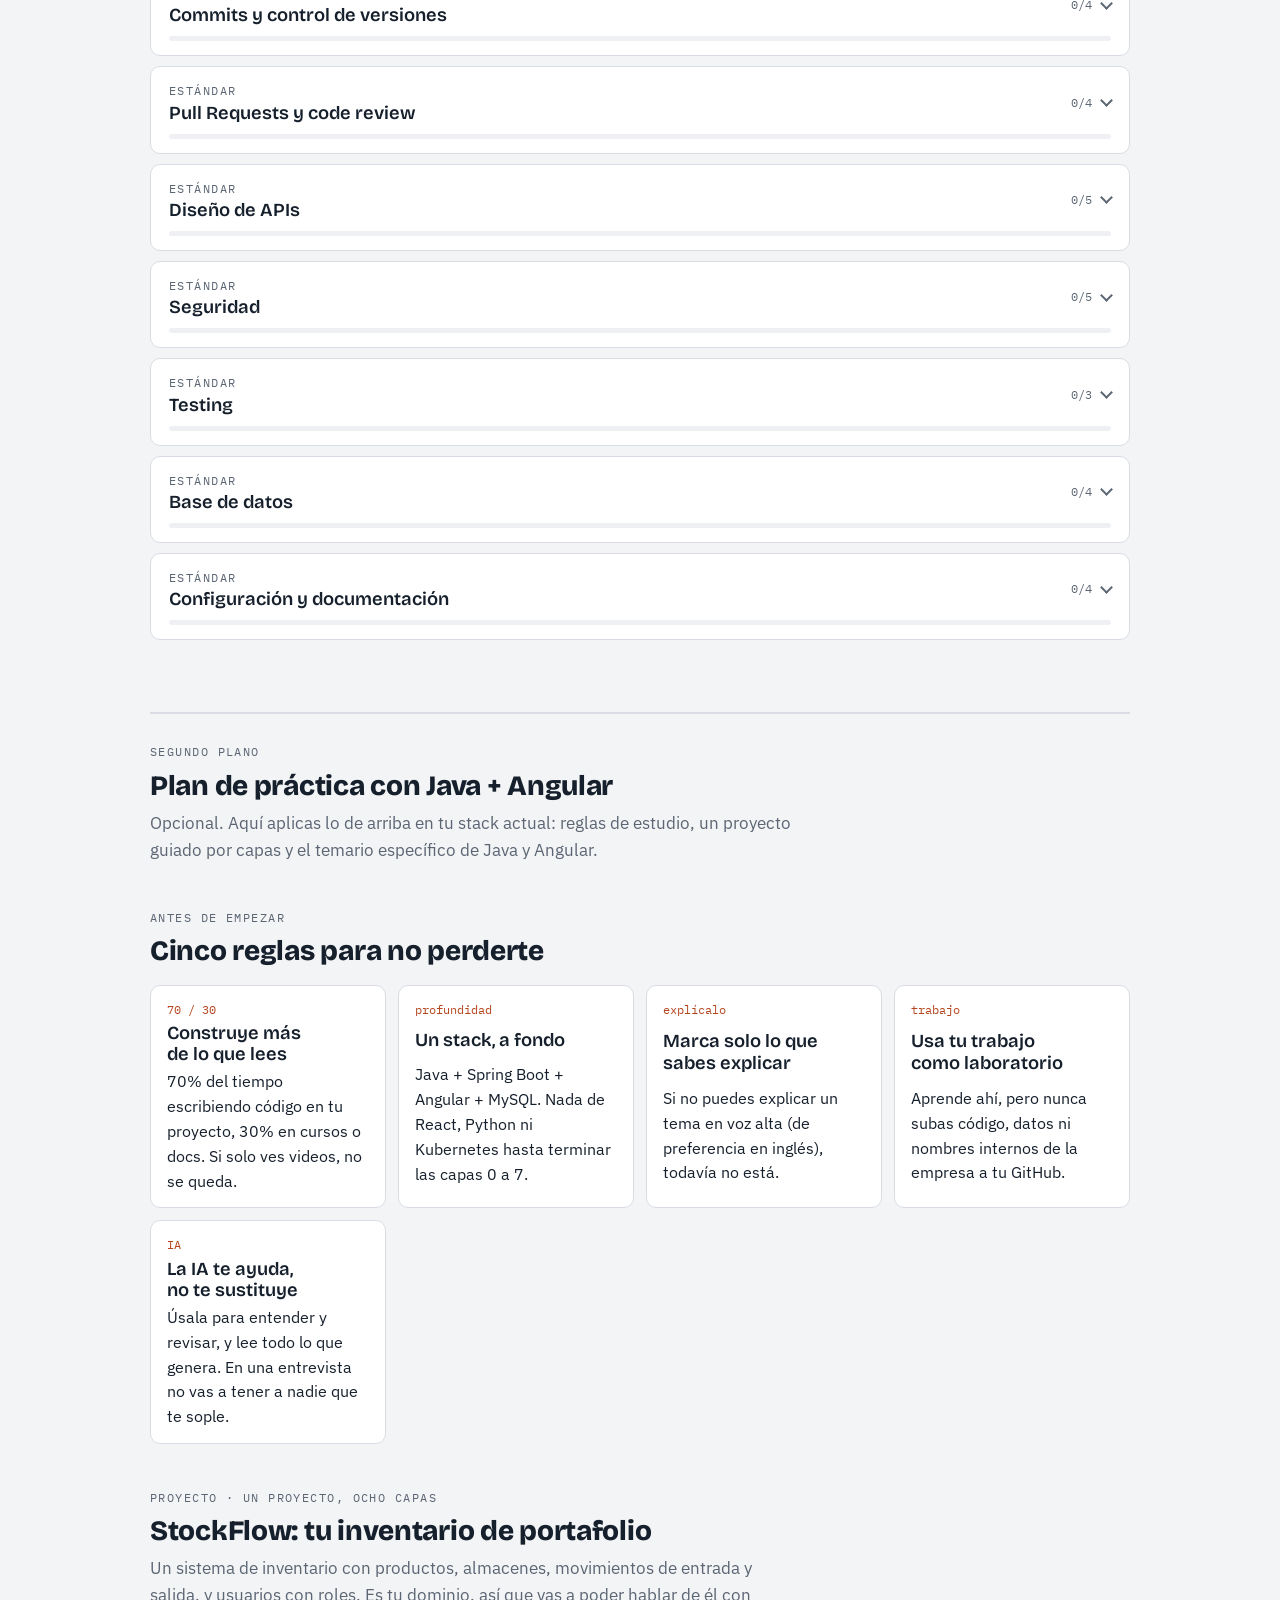
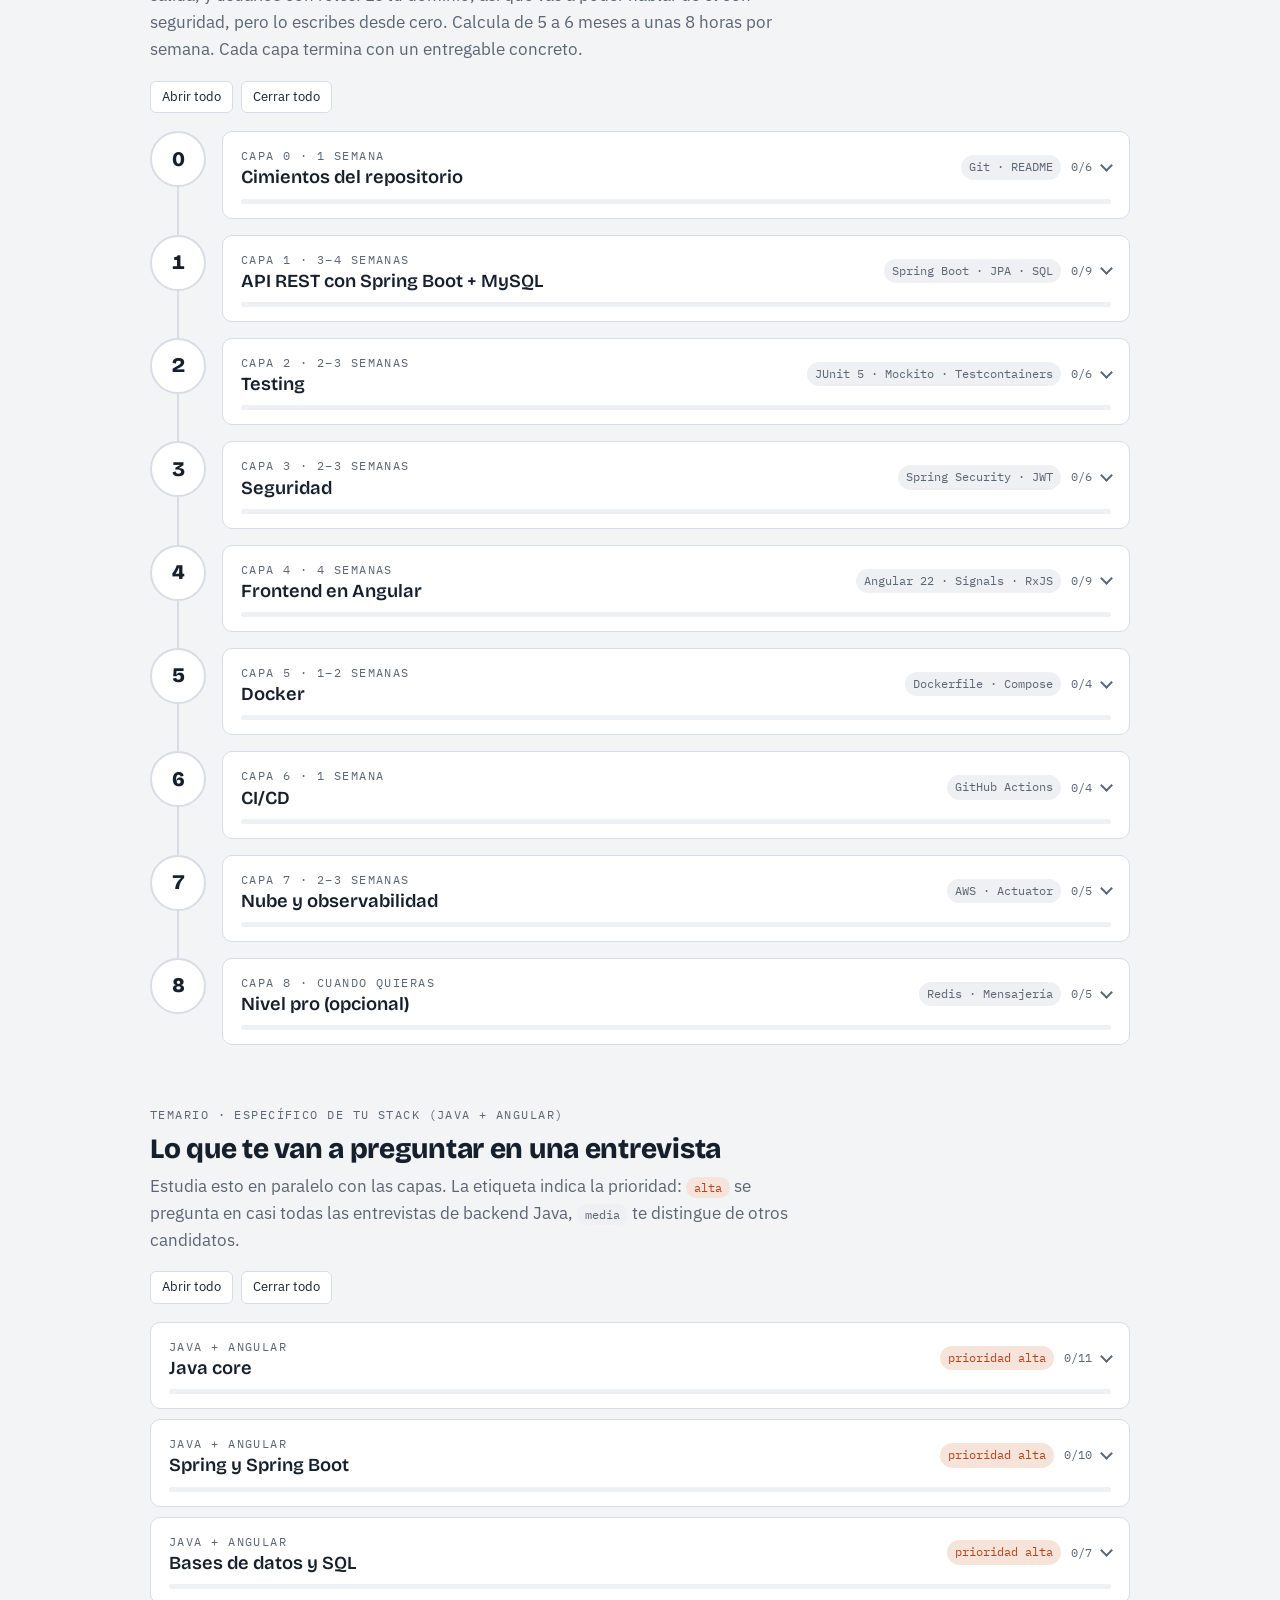
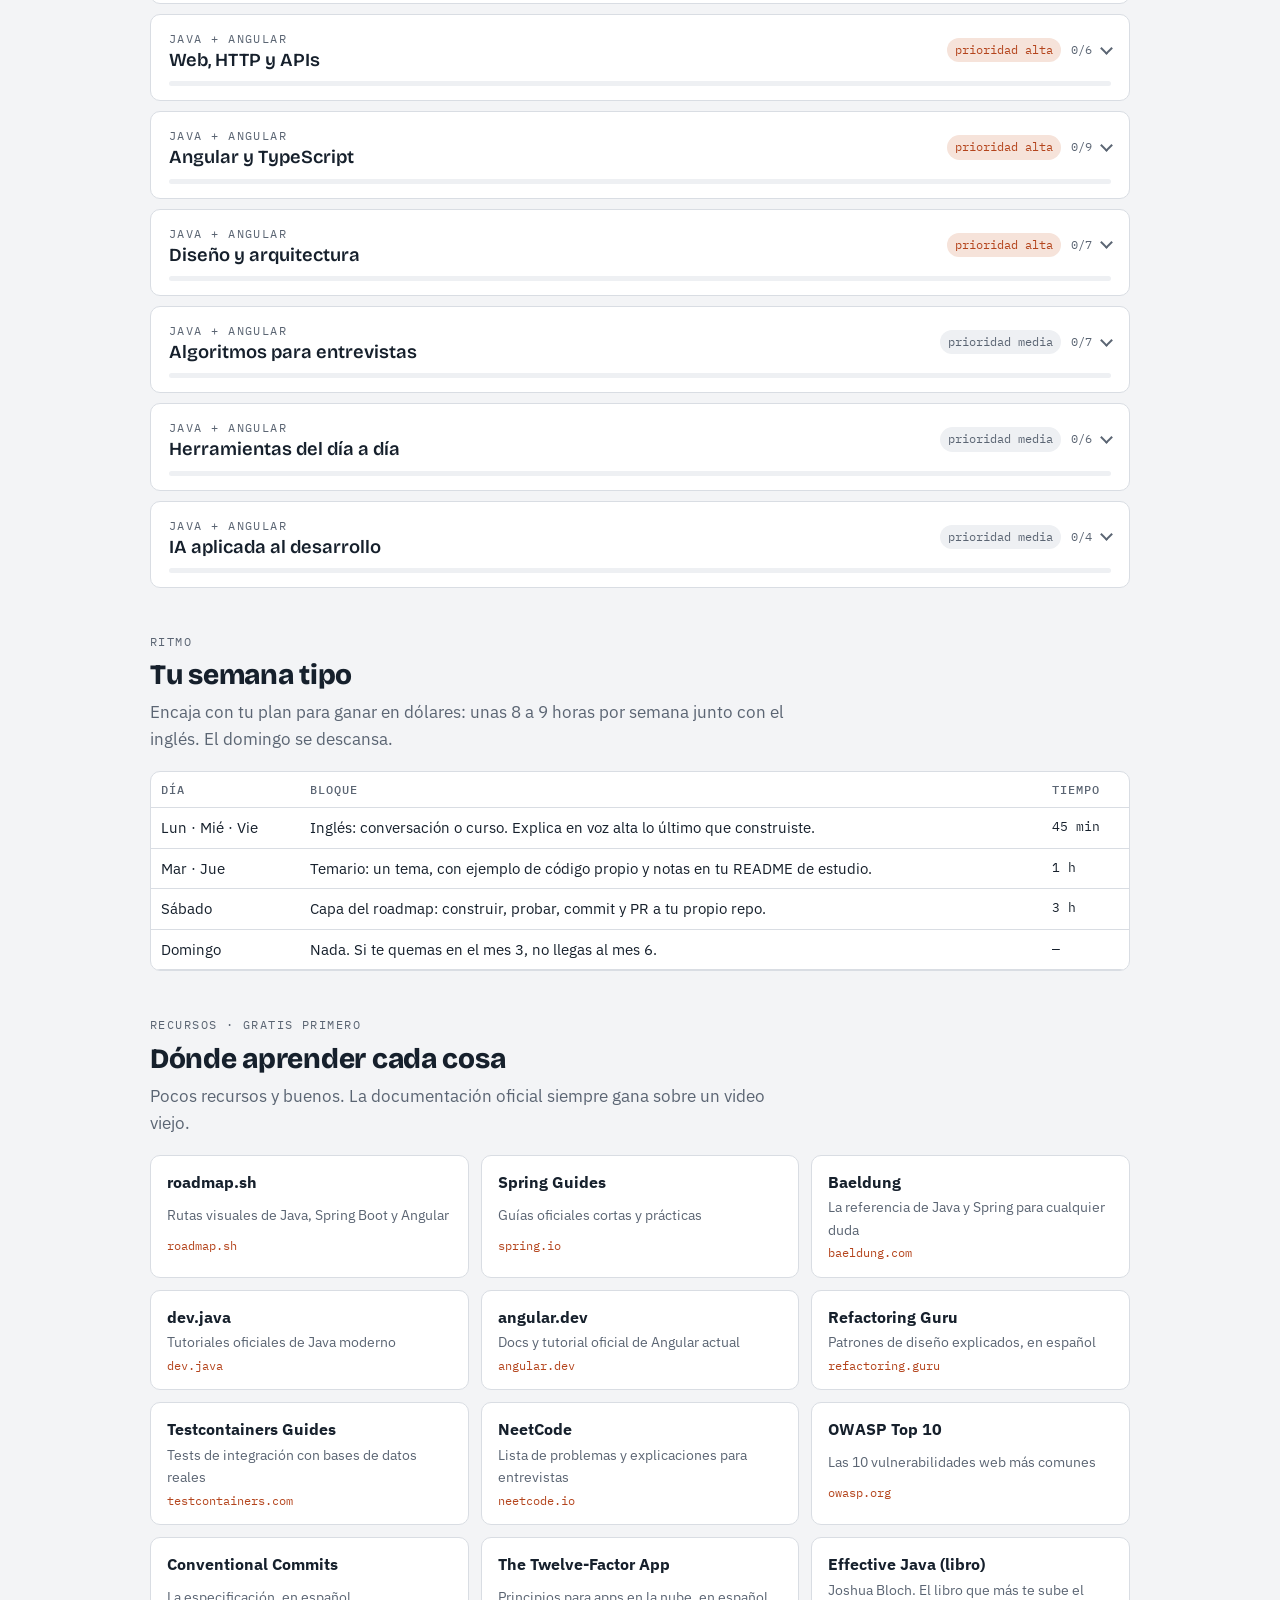
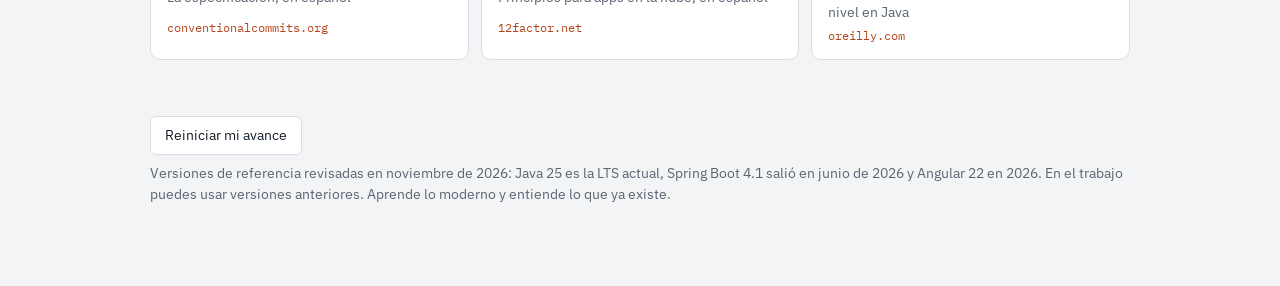
==== commit 5ff88add: "feat: add english and remote job plans as markdown pages" ====
--- a/index.html
+++ b/index.html
@@ -7,162 +7,12 @@
 <title>Stack the Skills</title>
 <link rel="preconnect" href="https://fonts.googleapis.com">
 <link rel="stylesheet" href="https://fonts.googleapis.com/css2?family=Bricolage+Grotesque:opsz,wght@12..96,600;12..96,800&family=IBM+Plex+Sans:wght@400;500;600&family=IBM+Plex+Mono:wght@400;500&display=swap">
-<style>
-/* Layout: plano de obra — una columna de lectura, línea de tiempo numerada para las capas, rejilla de fichas para el temario */
-:root{
-  --bg:#F3F4F6; --surface:#FFFFFF; --ink:#16202C; --muted:#5B6573; --line:#D9DDE3;
-  --accent:#B4441C; --accent-soft:#F6E3DA; --ok:#1F7A4D; --ok-soft:#DDF1E6; --code:#EEF0F3;
-  --f-display:"Bricolage Grotesque", "Segoe UI", system-ui, sans-serif;
-  --f-body:"IBM Plex Sans", "Segoe UI", system-ui, sans-serif;
-  --f-mono:"IBM Plex Mono", ui-monospace, "Cascadia Code", Consolas, monospace;
-}
-@media (prefers-color-scheme: dark){:root:not([data-theme="light"]){
-  --bg:#11161D; --surface:#19202A; --ink:#E7EAEE; --muted:#9AA4B1; --line:#2B3442;
-  --accent:#F08A5D; --accent-soft:#3A2419; --ok:#5CC98F; --ok-soft:#173326; --code:#212A36; color-scheme:dark}}
-:root[data-theme="dark"]{
-  --bg:#11161D; --surface:#19202A; --ink:#E7EAEE; --muted:#9AA4B1; --line:#2B3442;
-  --accent:#F08A5D; --accent-soft:#3A2419; --ok:#5CC98F; --ok-soft:#173326; --code:#212A36; color-scheme:dark}
-
-*{box-sizing:border-box}
-body{background:var(--bg);color:var(--ink);font-family:var(--f-body);font-size:15.5px;line-height:1.6;
-  padding-left:max(16px, env(safe-area-inset-left, 0px));padding-right:max(16px, env(safe-area-inset-right, 0px))}
-body::before{content:"";position:fixed;inset:0 0 auto;height:env(safe-area-inset-top,0px);z-index:10;background:var(--bg)}
-.wrap{max-width:980px;margin:0 auto;padding-block:40px 80px}
-h1,h2,h3{font-family:var(--f-display);text-wrap:balance;line-height:1.15;margin:0}
-h1{font-size:clamp(2rem,5vw,3.1rem);font-weight:800;letter-spacing:-.02em}
-h2{font-size:1.75rem;font-weight:800;letter-spacing:-.01em}
-h3{font-size:1.15rem;font-weight:600}
-p{margin:0}
-a{color:var(--accent)}
-code,.mono{font-family:var(--f-mono);font-size:.86em}
-code{background:var(--code);padding:.1em .35em;border-radius:4px}
-.eyebrow{font-family:var(--f-mono);font-size:.75rem;text-transform:uppercase;letter-spacing:.12em;color:var(--muted)}
-.lead{color:var(--muted);max-width:65ch;font-size:1.05rem}
-
-/* header */
-header{display:grid;gap:18px;margin-bottom:28px}
-.versions{display:flex;flex-wrap:wrap;gap:8px}
-.chip{font-family:var(--f-mono);font-size:.78rem;border:1px solid var(--line);background:var(--surface);padding:4px 10px;border-radius:999px;white-space:nowrap}
-.chip b{color:var(--accent);font-weight:500}
-.global{display:grid;gap:8px;background:var(--surface);border:1px solid var(--line);border-radius:10px;padding:16px 18px}
-.global-top{display:flex;justify-content:space-between;align-items:baseline;gap:12px;flex-wrap:wrap}
-.big{font-family:var(--f-display);font-size:2rem;font-weight:800;font-variant-numeric:tabular-nums}
-.bar{height:8px;background:var(--code);border-radius:999px;overflow:hidden}
-.bar>i{display:block;height:100%;width:0;background:var(--accent);transition:width .3s}
-.stats{display:flex;flex-wrap:wrap;gap:6px 18px;font-size:.85rem;color:var(--muted);font-variant-numeric:tabular-nums}
-
-/* nav */
-nav{position:sticky;top:env(safe-area-inset-top,0px);z-index:5;background:var(--bg);border-bottom:1px solid var(--line);margin-bottom:8px}
-nav ul{list-style:none;margin:0;padding:10px 0;display:flex;gap:6px;overflow-x:auto}
-nav a{display:block;text-decoration:none;color:var(--ink);font-weight:500;font-size:.92rem;padding:6px 12px;border-radius:6px;white-space:nowrap}
-nav a:hover,nav a:focus-visible{background:var(--accent-soft);color:var(--accent);outline:none}
-
-section{padding-top:44px;display:grid;gap:18px}
-.sec-head{display:grid;gap:8px}
-
-/* principios */
-.rules{display:grid;grid-template-columns:repeat(auto-fit,minmax(220px,1fr));gap:12px}
-.rule{background:var(--surface);border:1px solid var(--line);border-radius:10px;padding:14px 16px;display:grid;gap:4px}
-.rule .k{font-family:var(--f-mono);font-size:.75rem;color:var(--accent)}
-
-/* timeline */
-.timeline{display:grid;gap:0;position:relative}
-.layer{display:grid;grid-template-columns:56px minmax(0,1fr);gap:0 16px;position:relative}
-.layer::before{content:"";position:absolute;left:27px;top:52px;bottom:0;width:2px;background:var(--line)}
-.layer:last-child::before{display:none}
-.num{width:56px;height:56px;border-radius:50%;border:2px solid var(--line);background:var(--surface);display:grid;place-items:center;
-  font-family:var(--f-display);font-weight:800;font-size:1.3rem;font-variant-numeric:tabular-nums;position:relative;z-index:1}
-.layer.done .num{background:var(--ok);border-color:var(--ok);color:var(--surface)}
-.card{min-width:0;background:var(--surface);border:1px solid var(--line);border-radius:10px;padding:18px 20px;margin-bottom:22px;display:grid;grid-template-columns:minmax(0,1fr);gap:12px}
-.card-top{display:flex;justify-content:space-between;align-items:flex-start;gap:12px;flex-wrap:wrap}
-.meta{display:flex;gap:8px;flex-wrap:wrap;min-width:0}
-.card-top>*{min-width:0}
-.pill{font-family:var(--f-mono);font-size:.72rem;padding:3px 8px;border-radius:999px;background:var(--code);color:var(--muted);white-space:nowrap}
-.pill.hot{background:var(--accent-soft);color:var(--accent)}
-.pill.okp{background:var(--ok-soft);color:var(--ok)}
-.goal{color:var(--muted)}
-.dod{border-top:1px dashed var(--line);padding-top:10px;font-size:.92rem}
-.dod b{font-family:var(--f-mono);font-size:.75rem;letter-spacing:.08em;text-transform:uppercase;color:var(--ok);margin-right:6px}
-
-/* checklist */
-.checks{list-style:none;margin:0;padding:0;display:grid;gap:4px}
-.checks span{overflow-wrap:anywhere}
-.checks label{display:grid;grid-template-columns:20px minmax(0,1fr);gap:10px;align-items:start;cursor:pointer;padding:3px 4px;border-radius:6px}
-.checks label:hover{background:var(--code)}
-.checks input{appearance:none;width:18px;height:18px;margin:3px 0 0;border:1.5px solid var(--muted);border-radius:4px;display:grid;place-items:center;cursor:pointer;background:var(--surface)}
-.checks input:checked{background:var(--ok);border-color:var(--ok)}
-.checks input:checked::after{content:"";width:5px;height:9px;border:solid var(--surface);border-width:0 2px 2px 0;transform:rotate(45deg) translate(-1px,-1px)}
-.checks input:focus-visible{outline:2px solid var(--accent);outline-offset:2px}
-.checks input:checked + span{color:var(--muted);text-decoration:line-through;text-decoration-color:var(--line)}
-.checks small{display:block;color:var(--muted);font-size:.84rem;text-decoration:none}
-
-/* temario grid */
-.grid{display:grid;grid-template-columns:repeat(auto-fit,minmax(min(100%,420px),1fr));gap:14px}
-.grid .card{margin:0}
-.mini{display:grid;gap:6px}
-.mini .bar{height:5px}
-.mini .stats{font-size:.78rem}
-
-/* estándares */
-pre{margin:0;background:var(--code);border-radius:8px;padding:12px 14px;overflow-x:auto;font-family:var(--f-mono);font-size:.82rem;line-height:1.55}
-.std-ex{display:grid;gap:6px}
-
-/* recursos */
-.res{display:grid;grid-template-columns:repeat(auto-fit,minmax(min(100%,280px),1fr));gap:12px}
-.res a{display:grid;gap:2px;text-decoration:none;color:var(--ink);background:var(--surface);border:1px solid var(--line);border-radius:10px;padding:14px 16px}
-.res a:hover,.res a:focus-visible{border-color:var(--accent);outline:none}
-.res a span{color:var(--muted);font-size:.88rem}
-.res a .mono{color:var(--accent);font-size:.75rem}
-
-.week{width:100%;border-collapse:collapse;font-size:.92rem}
-.week th,.week td{text-align:left;padding:8px 10px;border-bottom:1px solid var(--line);vertical-align:top}
-.week th{font-family:var(--f-mono);font-size:.75rem;text-transform:uppercase;letter-spacing:.08em;color:var(--muted);font-weight:500}
-.tablebox{overflow-x:auto;background:var(--surface);border:1px solid var(--line);border-radius:10px}
-
-.reset{display:flex;gap:10px;align-items:center;flex-wrap:wrap;margin-top:8px}
-button{font:inherit;font-size:.88rem;border:1px solid var(--line);background:var(--surface);color:var(--ink);padding:7px 14px;border-radius:6px;cursor:pointer}
-button:hover{border-color:var(--accent)}
-button.danger{background:var(--accent);border-color:var(--accent);color:var(--surface)}
-button:focus-visible{outline:2px solid var(--accent);outline-offset:2px}
-footer{margin-top:48px;color:var(--muted);font-size:.85rem;display:grid;gap:8px}
-
-@media (max-width:560px){
-  .layer{grid-template-columns:40px minmax(0,1fr);gap:0 10px}
-  .num{width:40px;height:40px;font-size:1rem}
-  .layer::before{left:19px;top:40px}
-  .card{padding:14px}
-}
-@media (prefers-reduced-motion:reduce){*{transition:none!important}}
-
-/* acordeones */
-.stack{display:grid;gap:10px}
-details.acc{background:var(--surface);border:1px solid var(--line);border-radius:10px}
-details.acc.done{border-color:var(--ok)}
-details.acc>summary{list-style:none;cursor:pointer;display:grid;grid-template-columns:minmax(0,1fr) auto;gap:10px 14px;align-items:center;padding:14px 18px;border-radius:10px}
-details.acc>summary::-webkit-details-marker{display:none}
-details.acc>summary:hover{background:var(--code)}
-details.acc>summary:focus-visible{outline:2px solid var(--accent);outline-offset:-2px}
-.sum-main{display:grid;gap:2px;min-width:0}
-.sum-side{display:flex;align-items:center;gap:10px;flex-wrap:wrap;justify-content:flex-end}
-.sum-bar{grid-column:1/-1;height:5px}
-.count{font-family:var(--f-mono);font-size:.78rem;color:var(--muted);font-variant-numeric:tabular-nums;white-space:nowrap}
-details.acc.done .count{color:var(--ok)}
-.chev{width:9px;height:9px;border:solid var(--muted);border-width:0 2px 2px 0;transform:translateY(-2px) rotate(45deg);transition:transform .2s;flex:none}
-details[open]>summary .chev{transform:translateY(2px) rotate(225deg)}
-.acc-body{padding:4px 18px 18px;display:grid;grid-template-columns:minmax(0,1fr);gap:12px}
-.toolbar{display:flex;gap:8px;flex-wrap:wrap;align-items:center}
-.btn-sm{font-size:.8rem;padding:5px 11px}
-.fallback{width:100%;min-height:120px;font-family:var(--f-mono);font-size:.8rem;background:var(--code);color:var(--ink);border:1px solid var(--line);border-radius:8px;padding:10px}
-.divider{margin-top:72px;padding-top:28px;border-top:2px solid var(--line);display:grid;gap:8px}
-.layer details.acc{margin-bottom:16px;min-width:0}
-@media (max-width:560px){details.acc>summary{padding:12px 14px}.acc-body{padding:4px 14px 14px}}
-body{margin:0}
-[hidden]{display:none!important}
-</style>
+<link rel="stylesheet" href="css/styles.css">
+<script src="js/app.js" defer></script>
 </head>
 <body>
-
 <div class="wrap">
+<div class="site-nav"><a class="brand" href="./">Stack the Skills</a><nav class="links" aria-label="Páginas"><a href="./" aria-current="page">Skills</a><a href="plan-ingles.html">Inglés</a><a href="plan-usd.html">Plan USD</a></nav></div>
 <header>
   <span class="eyebrow">Bernardo Quintino · plan de estudio 2026–2027</span>
   <h1>Stack the Skills</h1>
@@ -232,7 +82,7 @@
     <div class="rule"><span class="k">70 / 30</span><h3>Construye más de lo que lees</h3><p>70% del tiempo escribiendo código en tu proyecto, 30% en cursos o docs. Si solo ves videos, no se queda.</p></div>
     <div class="rule"><span class="k">profundidad</span><h3>Un stack, a fondo</h3><p>Java + Spring Boot + Angular + MySQL. Nada de React, Python ni Kubernetes hasta terminar las capas 0 a 7.</p></div>
     <div class="rule"><span class="k">explícalo</span><h3>Marca solo lo que sabes explicar</h3><p>Si no puedes explicar un tema en voz alta (de preferencia en inglés), todavía no está.</p></div>
-    <div class="rule"><span class="k">trabajo</span><h3>Usa Castores como laboratorio</h3><p>Aprende ahí, pero nunca subas código, datos ni nombres internos de la empresa a tu GitHub.</p></div>
+    <div class="rule"><span class="k">trabajo</span><h3>Usa tu trabajo como laboratorio</h3><p>Aprende ahí, pero nunca subas código, datos ni nombres internos de la empresa a tu GitHub.</p></div>
     <div class="rule"><span class="k">IA</span><h3>La IA te ayuda, no te sustituye</h3><p>Úsala para entender y revisar, y lee todo lo que genera. En una entrevista no vas a tener a nadie que te sople.</p></div>
   </div>
 </section>
@@ -288,479 +138,5 @@
   <p>Versiones de referencia revisadas en noviembre de 2026: Java 25 es la LTS actual, Spring Boot 4.1 salió en junio de 2026 y Angular 22 en 2026. En el trabajo puedes usar versiones anteriores. Aprende lo moderno y entiende lo que ya existe.</p>
 </footer>
 </div>
-
-<script>
-const ROADMAP = [
- {id:"c0", t:"Cimientos del repositorio", w:"1 semana", tags:["Git","README"],
-  goal:"Que tu repo se vea profesional antes de escribir una sola línea de lógica.",
-  items:[
-   ["Repo en GitHub con README inicial: qué es, stack y cómo correrlo","El README es lo primero que lee un reclutador."],
-   ["Estructura monorepo: /backend (Spring Boot) y /frontend (Angular)",""],
-   ["Proyecto generado con start.spring.io: Java 25, Maven, Web, JPA, Validation, MySQL",""],
-   [".gitignore correcto y cero secretos en el repo (usa variables de entorno)",""],
-   ["Conventional Commits desde el primer commit","Ej.: feat(api): crea entidad Producto"],
-   ["Trabajar con ramas y Pull Requests hacia main, aunque estés solo",""]
-  ], dod:"El repo es público, el README explica el proyecto y el historial de commits se lee limpio."},
- {id:"c1", t:"API REST con Spring Boot + MySQL", w:"3–4 semanas", tags:["Spring Boot","JPA","SQL"],
-  goal:"El corazón del proyecto: un CRUD bien hecho, no un CRUD de tutorial.",
-  items:[
-   ["Entidades JPA: Producto, Almacen, Movimiento, con relaciones bien mapeadas",""],
-   ["Capas controller → service → repository, con DTOs (records) y sin exponer entidades",""],
-   ["Bean Validation (@NotBlank, @Positive…) en los DTOs de entrada",""],
-   ["Manejo global de errores con @RestControllerAdvice y respuestas ProblemDetail (RFC 9457)",""],
-   ["Paginación y ordenamiento: GET /api/v1/productos?page=0&size=20&sort=nombre",""],
-   ["Migraciones de base de datos con Flyway (V1__crear_tablas.sql…)","Nunca uses ddl-auto=update fuera de pruebas."],
-   ["Lógica de negocio real: el stock no puede quedar negativo y cada movimiento es @Transactional",""],
-   ["Documentación automática con springdoc-openapi (Swagger UI)",""],
-   ["Perfiles dev y prod en application.yml",""]
-  ], dod:"Swagger muestra todos los endpoints, los errores devuelven JSON consistente y la base de datos se crea solo con migraciones."},
- {id:"c2", t:"Testing", w:"2–3 semanas", tags:["JUnit 5","Mockito","Testcontainers"],
-  goal:"La skill que más falta en los candidatos y que más se nota.",
-  items:[
-   ["Tests unitarios del service con JUnit 5 + Mockito + AssertJ",""],
-   ["Patrón Arrange–Act–Assert y nombres descriptivos (debeRechazarSalida_cuandoStockInsuficiente)",""],
-   ["@WebMvcTest para probar controllers: códigos HTTP, validaciones y JSON",""],
-   ["@DataJpaTest para probar consultas del repository",""],
-   ["Tests de integración con Testcontainers (MySQL real en Docker)",""],
-   ["Reporte de cobertura con JaCoCo (meta: más de 70% en services)",""]
-  ], dod:"mvn verify corre todos los tests en verde y cada regla de negocio tiene al menos un test."},
- {id:"c3", t:"Seguridad", w:"2–3 semanas", tags:["Spring Security","JWT"],
-  goal:"Login real, roles y lo básico de OWASP.",
-  items:[
-   ["Registro y login con contraseñas hasheadas (BCrypt)",""],
-   ["Autenticación con JWT: emisión, validación y expiración",""],
-   ["Roles (ADMIN, ALMACENISTA, CONSULTA) y @PreAuthorize por endpoint",""],
-   ["CORS configurado solo para tu frontend",""],
-   ["Revisar tu API contra el OWASP Top 10: inyección, control de acceso y exposición de datos",""],
-   ["Tests de seguridad: 401 sin token, 403 con rol incorrecto",""]
-  ], dod:"Ningún endpoint de negocio responde sin token y cada rol ve solo lo que debe."},
- {id:"c4", t:"Frontend en Angular", w:"4 semanas", tags:["Angular 22","Signals","RxJS"],
-  goal:"Un frontend moderno que demuestre Angular actual, no el de 2018.",
-  items:[
-   ["Componentes standalone y estructura por features (productos/, almacenes/, auth/)",""],
-   ["Estado con signals: signal, computed, effect e input()/output()",""],
-   ["Llamadas HTTP con HttpClient o httpResource, con estados de carga y error",""],
-   ["Formularios con Signal Forms o Reactive Forms, con validaciones",""],
-   ["Interceptor que agrega el JWT y guard que protege rutas por rol",""],
-   ["Rutas con lazy loading",""],
-   ["UI con PrimeNG y Tailwind: tabla paginada de productos y formulario de movimientos",""],
-   ["RxJS que sí se usa: switchMap y debounceTime en un buscador",""],
-   ["Al menos 5 tests de componentes o servicios",""]
-  ], dod:"Puedes iniciar sesión, ver el inventario paginado y registrar una entrada o salida desde el navegador."},
- {id:"c5", t:"Docker", w:"1–2 semanas", tags:["Dockerfile","Compose"],
-  goal:"Que cualquiera levante tu proyecto con un solo comando.",
-  items:[
-   ["Dockerfile multi-stage para el backend (build con Maven, imagen final ligera con JRE)",""],
-   ["Dockerfile para el frontend (build de Angular servido con Nginx)",""],
-   ["docker-compose.yml con mysql, api y web, más variables de entorno",""],
-   ["Entender imágenes, contenedores, volúmenes, redes y puertos",""]
-  ], dod:"git clone y luego docker compose up dejan todo funcionando. Pon eso en el README."},
- {id:"c6", t:"CI/CD", w:"1 semana", tags:["GitHub Actions"],
-  goal:"Automatizar lo que un equipo real automatiza.",
-  items:[
-   ["GitHub Actions que compila y corre los tests en cada push y PR",""],
-   ["Pipeline del frontend: lint, test y build",""],
-   ["Badge de estado del build en el README",""],
-   ["(Opcional) Análisis de calidad con SonarCloud, gratis para repos públicos",""]
-  ], dod:"Un PR con un test roto queda marcado en rojo automáticamente."},
- {id:"c7", t:"Nube y observabilidad", w:"2–3 semanas", tags:["AWS","Actuator"],
-  goal:"Que tu proyecto viva en internet y puedas mandar el link.",
-  items:[
-   ["Spring Boot Actuator: /health y métricas básicas",""],
-   ["Logs con niveles correctos y sin datos sensibles",""],
-   ["Conceptos de AWS: EC2, RDS, S3, IAM y regiones","Con AWS Free Tier y Skill Builder puedes aprender sin pagar."],
-   ["Desplegar: AWS (EC2 + RDS) o una opción gratuita como Render o Railway",""],
-   ["Demo en vivo con usuario de prueba y link en tu README y en tu CV",""]
-  ], dod:"Tienes una URL pública que funciona y la puedes poner en tu CV."},
- {id:"c8", t:"Nivel pro (opcional)", w:"cuando quieras", tags:["Redis","Mensajería"],
-  goal:"Para cuando terminaste lo anterior y quieres destacar en entrevistas de nivel medio.",
-  items:[
-   ["Caché con Redis para consultas frecuentes",""],
-   ["Un segundo microservicio (por ejemplo, notificaciones de stock bajo) comunicado por RabbitMQ o Kafka",""],
-   ["Versionado de API (v1 y v2) y su estrategia",""],
-   ["Virtual threads (Java 21+) y entender cuándo ayudan",""],
-   ["ADRs: documentar por qué tomaste cada decisión de arquitectura",""]
-  ], dod:"Puedes explicar con un diagrama cómo se comunican tus servicios y por qué lo hiciste así."}
-];
-
-const TEMARIO = [
- {id:"tj", t:"Java core", p:"alta", items:[
-  ["POO de verdad: encapsulación, interfaces, polimorfismo, composición sobre herencia",""],
-  ["Colecciones: List, Set, Map y cuándo usar cada una; cómo funciona HashMap",""],
-  ["equals() y hashCode(): el contrato y por qué importa",""],
-  ["Inmutabilidad, String y records",""],
-  ["Excepciones checked vs unchecked y cuándo crear las tuyas",""],
-  ["Generics: <T>, wildcards (? extends / ? super)",""],
-  ["Lambdas, interfaces funcionales y Streams (map, filter, collect, groupingBy)",""],
-  ["Optional bien usado (no como reemplazo de todo null)",""],
-  ["Java moderno: switch con pattern matching, sealed classes, var, text blocks",""],
-  ["Concurrencia básica: threads, ExecutorService, CompletableFuture, virtual threads",""],
-  ["JVM: heap vs stack y la idea de garbage collection",""]]},
- {id:"ts", t:"Spring y Spring Boot", p:"alta", items:[
-  ["Inversión de control e inyección de dependencias (por constructor)",""],
-  ["Beans, scopes y estereotipos (@Component, @Service, @Repository)",""],
-  ["Autoconfiguración: qué hace Spring Boot por ti",""],
-  ["@Transactional: propagación, rollback y el problema de la auto-invocación (proxies)",""],
-  ["JPA/Hibernate: relaciones, LAZY vs EAGER, el problema N+1 y fetch join / @EntityGraph",""],
-  ["Spring Data: query methods, @Query y proyecciones",""],
-  ["Validación, @RestControllerAdvice y ProblemDetail",""],
-  ["Configuración: application.yml, perfiles y @ConfigurationProperties",""],
-  ["Clientes HTTP: RestClient y HTTP interfaces",""],
-  ["Spring Security: filtros, autenticación vs autorización",""]]},
- {id:"tb", t:"Bases de datos y SQL", p:"alta", items:[
-  ["JOINs (inner, left, right) sin dudar",""],
-  ["GROUP BY, HAVING y subconsultas",""],
-  ["Funciones de ventana: ROW_NUMBER, RANK, SUM() OVER",""],
-  ["Índices: cómo funcionan (B-tree), índices compuestos y leer un EXPLAIN",""],
-  ["Normalización hasta 3FN y cuándo desnormalizar",""],
-  ["Transacciones ACID, niveles de aislamiento y bloqueos",""],
-  ["Optimizar una consulta lenta: tu experiencia en SICAP cuenta aquí",""]]},
- {id:"tw", t:"Web, HTTP y APIs", p:"alta", items:[
-  ["Métodos HTTP, idempotencia y seguridad (GET, POST, PUT, PATCH, DELETE)",""],
-  ["Códigos de estado: 200, 201, 204, 400, 401, 403, 404, 409, 422, 500",""],
-  ["Diseño REST: recursos en plural, anidación y filtros por query params",""],
-  ["Sesiones vs JWT vs OAuth2 / OpenID Connect",""],
-  ["CORS: qué es y por qué el navegador lo bloquea",""],
-  ["Cookies, headers y caché HTTP básica",""]]},
- {id:"ta", t:"Angular y TypeScript", p:"alta", items:[
-  ["TypeScript: tipos, interfaces, union types, generics y modo strict",""],
-  ["Componentes standalone y ciclo de vida",""],
-  ["Signals: signal, computed, effect y linkedSignal",""],
-  ["Detección de cambios: OnPush (el default en v22) y por qué importa",""],
-  ["RxJS: Observable, switchMap vs mergeMap vs concatMap, takeUntilDestroyed",""],
-  ["Inyección de dependencias en Angular",""],
-  ["Routing, guards, resolvers y lazy loading",""],
-  ["Formularios: Signal Forms y Reactive Forms",""],
-  ["Interceptors HTTP",""]]},
- {id:"td", t:"Diseño y arquitectura", p:"alta", items:[
-  ["Principios SOLID con un ejemplo propio de cada uno",""],
-  ["DRY, KISS y YAGNI",""],
-  ["Patrones: Strategy, Factory, Builder, Adapter, Observer, Repository",""],
-  ["Arquitectura en capas y por qué separar DTO de entidad",""],
-  ["Arquitectura hexagonal (puertos y adaptadores), el concepto",""],
-  ["Monolito vs microservicios: ventajas, costos y cuándo cada uno",""],
-  ["Clean Code: nombres, funciones pequeñas, comentarios útiles",""]]},
- {id:"tc", t:"Algoritmos para entrevistas", p:"media", items:[
-  ["Notación Big-O: tiempo y espacio",""],
-  ["Arrays, strings y hash maps",""],
-  ["Two pointers y sliding window",""],
-  ["Pilas, colas y recursión",""],
-  ["Búsqueda binaria y ordenamiento",""],
-  ["Árboles y grafos básicos (BFS / DFS)",""],
-  ["Resolver 75 problemas tipo LeetCode easy/medium","La lista NeetCode 75 o Blind 75 basta."]]},
- {id:"th", t:"Herramientas del día a día", p:"media", items:[
-  ["Git: merge vs rebase, cherry-pick, resolver conflictos y revertir",""],
-  ["Maven: ciclo de vida, dependencias y perfiles",""],
-  ["Debugger de IntelliJ: breakpoints condicionales y evaluar expresiones",""],
-  ["Terminal Linux básica: navegar, grep, logs, permisos",""],
-  ["Probar APIs con Postman o archivos .http",""],
-  ["Leer un stack trace y encontrar la causa raíz",""]]},
- {id:"ti", t:"IA aplicada al desarrollo", p:"media", items:[
-  ["Pedirle a la IA código con contexto: stack, versión y restricciones",""],
-  ["Revisar código generado: seguridad, edge cases y que compile",""],
-  ["Generar tests y documentación con IA, y validarlos",""],
-  ["Políticas: no pegar código ni datos de la empresa en herramientas no autorizadas",""]]}
-];
-
-const STD = [
- {id:"s1", t:"Estilo de código", items:[
-  ["Google Java Style Guide o las convenciones de nombres de Java","clases PascalCase, métodos camelCase, CONSTANTES_MAYUS"],
-  ["Guía de estilo oficial de Angular (angular.dev/style-guide)",""],
-  ["Formateo automático: Spotless/Checkstyle en Java, ESLint y Prettier en Angular",""],
-  ["Sin código muerto, sin console.log y sin System.out en producción",""]],
-  ex:null},
- {id:"s2", t:"Commits y control de versiones", items:[
-  ["Conventional Commits",""],
-  ["Commits pequeños que hacen una sola cosa",""],
-  ["GitHub Flow: rama por feature, PR a main y squash merge",""],
-  ["Versionado semántico (SemVer) en tus releases: MAJOR.MINOR.PATCH",""]],
-  ex:"feat(movimientos): valida stock antes de registrar salida\nfix(auth): corrige expiración del JWT en zona horaria MX\ntest(productos): agrega casos de paginación\ndocs: explica cómo levantar con docker compose"},
- {id:"s3", t:"Pull Requests y code review", items:[
-  ["PR de menos de 400 líneas, con descripción de qué cambia, por qué y cómo probarlo",""],
-  ["Revisar tu propio PR antes de pedir revisión",""],
-  ["Responder comentarios de revisión sin tomarlo personal y con argumentos",""],
-  ["Definition of Done: compila, tests en verde, sin warnings nuevos, README actualizado",""]],
-  ex:null},
- {id:"s4", t:"Diseño de APIs", items:[
-  ["Recursos en plural y kebab-case: /api/v1/ordenes-compra",""],
-  ["Código HTTP correcto: 201 + Location al crear, 204 al borrar",""],
-  ["Errores con Problem Details (RFC 9457)",""],
-  ["Contrato documentado con OpenAPI 3",""],
-  ["Paginación, filtros y versionado desde el inicio",""]],
-  ex:"POST /api/v1/movimientos  →  201 Created\n{\n  \"type\": \"/errores/stock-insuficiente\",\n  \"title\": \"Stock insuficiente\",\n  \"status\": 409,\n  \"detail\": \"El producto P-1023 tiene 4 piezas; se pidieron 10\"\n}"},
- {id:"s5", t:"Seguridad", items:[
-  ["OWASP Top 10: conocer cada categoría",""],
-  ["Secretos solo en variables de entorno o un gestor de secretos, nunca en Git",""],
-  ["Validar toda entrada y usar consultas parametrizadas (nada de concatenar SQL)",""],
-  ["Principio de mínimo privilegio en roles y en usuarios de base de datos",""],
-  ["No registrar en logs contraseñas, tokens ni datos personales",""]],
-  ex:null},
- {id:"s6", t:"Testing", items:[
-  ["Pirámide de tests: muchos unitarios, algunos de integración, pocos E2E",""],
-  ["Principios FIRST: rápidos, independientes, repetibles, auto-validables y oportunos",""],
-  ["Un test por comportamiento, no por método",""]],
-  ex:null},
- {id:"s7", t:"Base de datos", items:[
-  ["Migraciones versionadas (Flyway); nunca cambios manuales en producción",""],
-  ["Convención snake_case para tablas y columnas",""],
-  ["Índices en llaves foráneas y columnas de búsqueda",""],
-  ["Nada de SELECT * en código de producción",""]],
-  ex:"V1__crear_productos.sql\nV2__crear_movimientos.sql\nV3__indice_movimientos_fecha.sql"},
- {id:"s8", t:"Configuración y documentación", items:[
-  ["The Twelve-Factor App (12factor.net): configuración por entorno, logs como stream",""],
-  ["README con qué es, cómo correrlo, arquitectura y decisiones",""],
-  ["Diagrama de arquitectura simple en el README (Mermaid sirve)",""],
-  ["ADRs para decisiones importantes",""]],
-  ex:null}
-];
-
-const RES = [
- ["roadmap.sh", "Rutas visuales de Java, Spring Boot y Angular", "https://roadmap.sh/spring-boot"],
- ["Spring Guides", "Guías oficiales cortas y prácticas", "https://spring.io/guides"],
- ["Baeldung", "La referencia de Java y Spring para cualquier duda", "https://www.baeldung.com"],
- ["dev.java", "Tutoriales oficiales de Java moderno", "https://dev.java/learn/"],
- ["angular.dev", "Docs y tutorial oficial de Angular actual", "https://angular.dev"],
- ["Refactoring Guru", "Patrones de diseño explicados, en español", "https://refactoring.guru/es/design-patterns"],
- ["Testcontainers Guides", "Tests de integración con bases de datos reales", "https://testcontainers.com/guides/"],
- ["NeetCode", "Lista de problemas y explicaciones para entrevistas", "https://neetcode.io"],
- ["OWASP Top 10", "Las 10 vulnerabilidades web más comunes", "https://owasp.org/Top10/"],
- ["Conventional Commits", "La especificación, en español", "https://www.conventionalcommits.org/es/v1.0.0/"],
- ["The Twelve-Factor App", "Principios para apps en la nube, en español", "https://12factor.net/es/"],
- ["Effective Java (libro)", "Joshua Bloch. El libro que más te sube el nivel en Java", "https://www.oreilly.com/library/view/effective-java-3rd/9780134686097/"]
-];
-
-const FUND = [
- {id:"f1", t:"Lógica y programación", w:"base de todo", items:[
-  ["Tipos de datos y tipado estático vs dinámico","Java y TypeScript revisan tipos al compilar; JavaScript y Python, al ejecutar."],
-  ["Control de flujo: condicionales, ciclos y salidas tempranas","Un return o guard clause al inicio evita anidar if dentro de if."],
-  ["Funciones: parámetros, retorno, alcance (scope) y efectos secundarios","Una función pura da el mismo resultado con la misma entrada y no modifica nada fuera de ella."],
-  ["Valor vs referencia","Si pasas un objeto a una función y lo modificas, cambias el original."],
-  ["Inmutabilidad","Crear un dato nuevo en lugar de modificar el existente evita muchos bugs."],
-  ["El problema del null","Decide qué significa la ausencia de un valor: Optional, valores por defecto o errores explícitos."],
-  ["Manejo de errores: excepciones vs valores de error","Falla rápido, con un mensaje claro y en el lugar correcto; nunca atrapes un error para ignorarlo."],
-  ["Recursión","Una función que se llama a sí misma con un caso base. Útil en árboles y estructuras anidadas."],
-  ["Estilo imperativo vs funcional (map, filter, reduce)","Existe en Java (Streams), JavaScript, Python, C#…"]]},
- {id:"f2", t:"Estructuras de datos y algoritmos", w:"cómo guardar y buscar", items:[
-  ["Big-O: medir el costo en tiempo y memoria","O(1) acceso directo, O(log n) búsqueda binaria, O(n) recorrer, O(n²) doble ciclo."],
-  ["Arreglos y listas","Acceso por índice rápido; insertar a la mitad, lento."],
-  ["Hash map / diccionario","Búsqueda por llave en O(1) promedio. La estructura más útil del día a día."],
-  ["Set (conjunto)","Elementos únicos y saber rápido si algo existe."],
-  ["Pila (LIFO) y cola (FIFO)","Deshacer acciones usa pila; procesar pedidos en orden usa cola."],
-  ["Árboles","Jerarquías como categorías, menús o el DOM. Los índices de las bases de datos son árboles B."],
-  ["Grafos","Rutas, dependencias, redes. BFS y DFS para recorrerlos."],
-  ["Búsqueda binaria y ordenamiento","Ordenar primero te permite buscar en O(log n)."],
-  ["Elegir la estructura correcta","La mayoría de los problemas de rendimiento se resuelven cambiando de estructura, no de lenguaje."]]},
- {id:"f3", t:"Paradigmas", w:"formas de organizar código", items:[
-  ["POO: encapsulamiento, abstracción, herencia y polimorfismo",""],
-  ["Composición sobre herencia","Un objeto que tiene un comportamiento es más flexible que uno que lo hereda."],
-  ["Interfaces y contratos","Programa contra lo que algo hace, no contra cómo está hecho."],
-  ["Programación funcional básica","Funciones como valores, funciones puras, sin estado compartido."],
-  ["Programación asíncrona","Callbacks, promesas, async/await y futures: el mismo concepto con distinto nombre en cada lenguaje."],
-  ["Programación orientada a eventos","Algo pasa y alguien reacciona: clics, mensajes, webhooks."]]},
- {id:"f4", t:"Datos y bases de datos", w:"donde vive la información", items:[
-  ["Modelo relacional: tablas, llaves primarias y foráneas",""],
-  ["Normalización (1FN, 2FN, 3FN) y cuándo desnormalizar","Normalizar evita datos duplicados; desnormalizar a veces acelera los reportes."],
-  ["SQL esencial: SELECT, JOIN, GROUP BY, subconsultas","El mismo SQL sirve en MySQL, SQL Server, PostgreSQL y Oracle, con pequeñas diferencias."],
-  ["Índices: qué son y cuándo ayudan o estorban","Aceleran las lecturas y hacen más lentas las escrituras."],
-  ["Transacciones ACID","Todo o nada: una transferencia descuenta y abona, o no hace ninguna de las dos."],
-  ["Concurrencia en bases de datos: bloqueos y niveles de aislamiento",""],
-  ["NoSQL y cuándo usarlo","Documentos (MongoDB), clave-valor (Redis). No reemplaza a SQL; resuelve otros problemas."],
-  ["Caché","Guardar un resultado caro para reutilizarlo. Lo difícil es saber cuándo invalidarlo."]]},
- {id:"f5", t:"Redes y web", w:"cómo se comunican los sistemas", items:[
-  ["Cliente-servidor y qué pasa al escribir una URL","DNS, conexión, petición HTTP, respuesta, renderizado."],
-  ["HTTP: métodos, códigos de estado y headers",""],
-  ["HTTPS y TLS: por qué el candado importa",""],
-  ["REST y JSON","El idioma común entre frontends, backends y servicios externos."],
-  ["Autenticación vs autorización","Quién eres vs qué puedes hacer."],
-  ["Sesiones, cookies y tokens (JWT)",""],
-  ["CORS y la política del mismo origen",""],
-  ["Síncrono vs mensajería (colas)","Llamar y esperar, o dejar un mensaje y seguir trabajando."]]},
- {id:"f6", t:"Diseño de software", w:"código que aguanta cambios", items:[
-  ["Alta cohesión y bajo acoplamiento","Cada pieza hace una cosa y depende lo menos posible de las demás."],
-  ["Separación de responsabilidades","Presentación, lógica de negocio y acceso a datos en lugares distintos."],
-  ["SOLID","Cinco principios para que el código se pueda extender sin romperlo."],
-  ["DRY, KISS y YAGNI","No repitas, hazlo simple, no construyas lo que no te pidieron."],
-  ["Inyección de dependencias como concepto","Recibir lo que necesitas en vez de crearlo adentro. Facilita probar y cambiar piezas."],
-  ["Patrones de diseño más comunes","Strategy, Factory, Builder, Adapter, Observer, Repository."],
-  ["Arquitectura en capas y hexagonal",""],
-  ["Monolito vs microservicios","Los microservicios resuelven problemas de equipos grandes y crean otros nuevos."]]},
- {id:"f7", t:"Calidad", w:"que funcione y se pueda mantener", items:[
-  ["Nombres claros","El mejor comentario es un buen nombre."],
-  ["Funciones pequeñas que hacen una sola cosa",""],
-  ["Code smells y refactorización","Métodos largos, clases enormes, parámetros de más, código duplicado."],
-  ["Tipos de pruebas: unitarias, de integración y end-to-end",""],
-  ["TDD como concepto","Escribir la prueba antes que el código."],
-  ["Code review: dar y recibir",""],
-  ["Deuda técnica","Atajos que se pagan con intereses. Anótala y págala a propósito."]]},
- {id:"f8", t:"Concurrencia", w:"varias cosas a la vez", items:[
-  ["Procesos vs hilos",""],
-  ["Condiciones de carrera","Dos hilos modifican el mismo dato y el resultado depende de quién llega primero."],
-  ["Locks, deadlocks y cómo evitarlos",""],
-  ["La inmutabilidad como defensa","Si nadie puede modificar un dato, nadie lo modifica mal."],
-  ["I/O bloqueante vs no bloqueante","Por qué un servidor puede atender miles de peticiones con pocos hilos."]]},
- {id:"f9", t:"Seguridad", w:"desconfía de toda entrada", items:[
-  ["Nunca confíes en la entrada del usuario","Valida en el servidor, aunque el frontend ya valide."],
-  ["Inyección SQL y consultas parametrizadas","Aplica en cualquier lenguaje y en cualquier base de datos."],
-  ["XSS: escapar lo que se muestra en HTML",""],
-  ["Hashing vs cifrado","Las contraseñas se hashean (bcrypt), no se cifran."],
-  ["Secretos fuera del código",""],
-  ["Mínimo privilegio","Cada usuario, servicio o conexión con solo los permisos que necesita."],
-  ["OWASP Top 10","El catálogo de errores de seguridad más comunes."]]},
- {id:"f10", t:"Sistemas y operación", w:"de tu máquina a producción", items:[
-  ["Terminal Linux: archivos, procesos, permisos y logs",""],
-  ["Variables de entorno y configuración por ambiente","El mismo código en desarrollo y en producción, con distinta configuración."],
-  ["Logs útiles: niveles, contexto y sin datos sensibles",""],
-  ["Contenedores (Docker) como concepto","Empaquetar la app con todo lo que necesita para correr igual en cualquier lado."],
-  ["CI/CD","Integrar y desplegar de forma automática y repetible."],
-  ["Escalar vertical vs horizontal","Máquina más grande o más máquinas."],
-  ["Monitoreo y alertas","Enterarte de que algo falló antes de que te avise el usuario."]]},
- {id:"f11", t:"Oficio del programador", w:"cómo trabajar", items:[
-  ["Git: commits, ramas, merge, rebase y resolver conflictos",""],
-  ["Depurar con método","Reproducir, aislar, formular una hipótesis, probarla. No cambiar cosas al azar."],
-  ["Usar el debugger en vez de prints",""],
-  ["Leer un stack trace de abajo hacia arriba hasta tu código",""],
-  ["Leer documentación oficial antes que tutoriales",""],
-  ["Dividir un problema grande en tareas chicas y estimarlas",""],
-  ["Preguntar bien","Qué intentas hacer, qué esperabas, qué pasó y qué ya probaste."]]}
-];
-
-const UNI = [
- {t:"Entrada y errores", items:[
-  ["¿Valido toda entrada externa (usuario, archivo, API) en el servidor?",""],
-  ["¿Qué pasa con null, vacío, negativo, cero, texto muy largo o fecha inválida?",""],
-  ["¿Los errores tienen un mensaje claro y no se tragan en un catch vacío?",""],
-  ["¿Qué pasa si el servicio externo o la base de datos no responde?",""]]},
- {t:"Datos", items:[
-  ["¿Las operaciones que deben ser todo o nada están en una transacción?",""],
-  ["¿Las consultas usan índices y evitan ejecutarse dentro de un ciclo (N+1)?",""],
-  ["¿Pagino cuando el resultado puede crecer?",""],
-  ["¿Qué pasa si dos usuarios modifican lo mismo al mismo tiempo?",""]]},
- {t:"Seguridad", items:[
-  ["¿Las consultas son parametrizadas?",""],
-  ["¿Verifico permisos, no solo que el usuario haya iniciado sesión?",""],
-  ["¿Hay contraseñas, tokens o llaves en el código o en los logs?",""],
-  ["¿Devuelvo solo los datos que el cliente necesita?",""]]},
- {t:"Mantenibilidad", items:[
-  ["¿Otra persona entiende este código sin que yo se lo explique?",""],
-  ["¿Los nombres dicen qué hace cada cosa?",""],
-  ["¿Hay código duplicado que convenga extraer?",""],
-  ["¿Quité código muerto, comentarios viejos y logs de depuración?",""]]},
- {t:"Pruebas", items:[
-  ["¿Probé el caso feliz y al menos dos casos de error?",""],
-  ["¿Hay pruebas automáticas para la regla de negocio principal?",""],
-  ["¿Probé con datos reales o parecidos a los de producción?",""]]},
- {t:"Entrega", items:[
-  ["¿Los commits son pequeños y con mensajes claros?",""],
-  ["¿Revisé mi propio diff antes de pedir revisión?",""],
-  ["¿Actualicé la documentación o el README si cambió algo?",""],
-  ["¿Sé cómo revertir este cambio si falla en producción?",""]]}
-];
-
-
-/* ---------- estado ---------- */
-const KEY="ruta-java-angular-v1", OKEY=KEY+"-open";
-let state={},openState={};
-try{state=JSON.parse(localStorage.getItem(KEY)||"{}")||{}}catch(e){state={}}
-try{openState=JSON.parse(localStorage.getItem(OKEY)||"{}")||{}}catch(e){openState={}}
-function save(){try{localStorage.setItem(KEY,JSON.stringify(state))}catch(e){}}
-function saveOpen(){try{localStorage.setItem(OKEY,JSON.stringify(openState))}catch(e){}}
-
-const esc=s=>s.replace(/[&<>"]/g,c=>({"&":"&amp;","<":"&lt;",">":"&gt;",'"':"&quot;"}[c]));
-function fmt(s){return esc(s).replace(/(@\w+|\/api\/[\w/?=&;.-]+|V\d__\w+\.sql|ddl-auto=update|mvn verify|docker compose up|git clone|\/health)/g,m=>"<code>"+m+"</code>")}
-
-const COPY={};            // id -> {title, items}
-const GROUPS=[];          // [id, n, kind, persist]
-function checklist(prefix,items,persist){
-  return '<ul class="checks">'+items.map((it,i)=>{
-    const id=prefix+"-"+i, attr=persist?`data-k="${id}"${state[id]?" checked":""}`:`data-u="${prefix}"`;
-    return `<li><label for="${id}"><input type="checkbox" id="${id}" ${attr}><span>${fmt(it[0])}${it[1]?`<small>${fmt(it[1])}</small>`:""}</span></label></li>`;
-  }).join("")+"</ul>";
-}
-function acc(o){
-  COPY[o.id]={title:o.title,items:o.items};GROUPS.push([o.id,o.items.length,o.kind,o.persist!==false]);
-  return `<details class="acc" data-acc="${o.id}"${openState[o.id]?" open":""}>
-  <summary>
-    <div class="sum-main"><span class="eyebrow">${esc(o.eyebrow)}</span><h3>${esc(o.title)}</h3></div>
-    <div class="sum-side">${o.pill?`<span class="pill${o.hot?" hot":""}">${esc(o.pill)}</span>`:""}<span class="count" data-count="${o.id}"></span><span class="chev" aria-hidden="true"></span></div>
-    <div class="bar sum-bar"><i data-bar="${o.id}"></i></div>
-  </summary>
-  <div class="acc-body">${o.pre||""}${checklist(o.id,o.items,o.persist!==false)}${o.post||""}
-    <div class="toolbar"><button type="button" class="btn-sm" data-copy="${o.id}">Copiar como checklist Markdown</button></div>
-  </div>
-</details>`;
-}
-
-document.getElementById("fundStack").innerHTML=FUND.map((f,i)=>acc({id:f.id,kind:"f",eyebrow:"Nivel "+(i+1),title:f.t,pill:f.w,items:f.items})).join("");
-document.getElementById("uniStack").innerHTML=UNI.map((u,g)=>acc({id:"u"+g,kind:"u",persist:false,eyebrow:"Revisión",title:u.t,items:u.items})).join("");
-document.getElementById("stdStack").innerHTML=STD.map(s=>acc({id:s.id,kind:"s",eyebrow:"Estándar",title:s.t,items:s.items,
-  post:s.ex?`<div class="std-ex"><span class="eyebrow">Ejemplo</span><pre>${esc(s.ex)}</pre></div>`:""})).join("");
-document.getElementById("timeline").innerHTML=ROADMAP.map((c,i)=>`
-  <div class="layer" data-layer="${c.id}">
-    <div class="num" aria-hidden="true">${i}</div>
-    ${acc({id:c.id,kind:"r",eyebrow:"Capa "+i+" · "+c.w,title:c.t,pill:c.tags.join(" · "),items:c.items,
-      pre:`<p class="goal">${esc(c.goal)}</p>`,post:`<p class="dod"><b>Listo cuando</b>${fmt(c.dod)}</p>`})}
-  </div>`).join("");
-document.getElementById("temarioStack").innerHTML=TEMARIO.map(t=>acc({id:t.id,kind:"t",eyebrow:"Java + Angular",title:t.t,pill:"prioridad "+t.p,hot:t.p==="alta",items:t.items})).join("");
-document.getElementById("res").innerHTML=RES.map(r=>{
-  let host="";try{host=new URL(r[2]).hostname.replace("www.","")}catch(e){}
-  return `<a href="${r[2]}" target="_blank" rel="noopener"><strong>${esc(r[0])}</strong><span>${esc(r[1])}</span><span class="mono">${esc(host)}</span></a>`}).join("");
-
-/* ---------- progreso ---------- */
-function update(){
-  let tot=0,done=0;const by={f:[0,0],r:[0,0],t:[0,0],s:[0,0]};
-  GROUPS.forEach(([id,n,kind,persist])=>{
-    let d=0;
-    if(persist){for(let i=0;i<n;i++) if(state[id+"-"+i]) d++; tot+=n;done+=d;by[kind][0]+=d;by[kind][1]+=n;}
-    else d=document.querySelectorAll(`input[data-u="${id}"]:checked`).length;
-    const b=document.querySelector(`[data-bar="${id}"]`);if(b)b.style.width=(n?d/n*100:0)+"%";
-    const c=document.querySelector(`[data-count="${id}"]`);if(c)c.textContent=`${d}/${n}`;
-    const a=document.querySelector(`[data-acc="${id}"]`);if(a)a.classList.toggle("done",d===n);
-    const L=document.querySelector(`[data-layer="${id}"]`);if(L)L.classList.toggle("done",d===n);
-  });
-  const pct=tot?Math.round(done/tot*100):0;
-  document.getElementById("gPct").textContent=pct+"%";
-  document.getElementById("gBar").style.width=pct+"%";
-  document.getElementById("gStats").innerHTML=
-    `<span>Fundamentos: <b>${by.f[0]}/${by.f[1]}</b></span><span>Estándares: <b>${by.s[0]}/${by.s[1]}</b></span><span>Temario Java/Angular: ${by.t[0]}/${by.t[1]}</span><span>Proyecto: ${by.r[0]}/${by.r[1]}</span>`;
-}
-document.addEventListener("change",e=>{
-  const t=e.target;if(!t.dataset)return;
-  if(t.dataset.k){if(t.checked)state[t.dataset.k]=1;else delete state[t.dataset.k];save()}
-  if(t.dataset.k||t.dataset.u)update();
-});
-document.addEventListener("toggle",e=>{
-  const d=e.target;if(!d.dataset||!d.dataset.acc)return;
-  if(d.open)openState[d.dataset.acc]=1;else delete openState[d.dataset.acc];saveOpen();
-},true);
-
-/* ---------- botones ---------- */
-function md(id){const c=COPY[id];return `### ${c.title}\n`+c.items.map(it=>`- [ ] ${it[0]}`).join("\n")+"\n";}
-function copyText(btn,text){
-  const label=btn.textContent;
-  const fallback=()=>{let ta=btn.parentElement.nextElementSibling;
-    if(!ta||!ta.classList||!ta.classList.contains("fallback")){ta=document.createElement("textarea");ta.className="fallback";ta.readOnly=true;btn.parentElement.after(ta)}
-    ta.value=text;ta.focus();ta.select();btn.textContent="Selecciona y copia el texto";setTimeout(()=>btn.textContent=label,2500)};
-  try{navigator.clipboard.writeText(text).then(()=>{btn.textContent="Copiado ✓";setTimeout(()=>btn.textContent=label,1800)},fallback)}catch(e){fallback()}
-}
-document.addEventListener("click",e=>{
-  const b=e.target.closest("button");if(!b)return;
-  if(b.dataset.copy)copyText(b,md(b.dataset.copy));
-  else if(b.dataset.copyall==="uni")copyText(b,"## Checklist de revisión\n\n"+UNI.map((u,g)=>md("u"+g)).join("\n"));
-  else if(b.dataset.open||b.dataset.close){
-    const open=!!b.dataset.open,box=document.getElementById(b.dataset.open||b.dataset.close);
-    box.querySelectorAll("details.acc").forEach(d=>{d.open=open;if(open)openState[d.dataset.acc]=1;else delete openState[d.dataset.acc]});saveOpen();
-  }
-});
-document.getElementById("uniClear").onclick=()=>{document.querySelectorAll("input[data-u]").forEach(i=>i.checked=false);update()};
-
-/* reinicio con confirmación en la página */
-const box=document.getElementById("resetBox");
-function resetIdle(){box.innerHTML='<button type="button" id="resetBtn">Reiniciar mi avance</button>';document.getElementById("resetBtn").onclick=resetAsk}
-function resetAsk(){box.innerHTML='<span>¿Borrar todas las casillas marcadas?</span><button type="button" class="danger" id="yes">Sí, borrar</button><button type="button" id="no">Cancelar</button>';
-  document.getElementById("yes").onclick=()=>{state={};save();document.querySelectorAll("input[data-k]").forEach(i=>i.checked=false);update();resetIdle()};
-  document.getElementById("no").onclick=resetIdle}
-resetIdle();
-update();
-</script>
 </body>
 </html>
--- a/css/styles.css
+++ b/css/styles.css
@@ -0,0 +1,187 @@
+/* Layout: plano de obra — una columna de lectura, línea de tiempo numerada para las capas, rejilla de fichas para el temario */
+:root{
+  --bg:#F3F4F6; --surface:#FFFFFF; --ink:#16202C; --muted:#5B6573; --line:#D9DDE3;
+  --accent:#B4441C; --accent-soft:#F6E3DA; --ok:#1F7A4D; --ok-soft:#DDF1E6; --code:#EEF0F3;
+  --f-display:"Bricolage Grotesque", "Segoe UI", system-ui, sans-serif;
+  --f-body:"IBM Plex Sans", "Segoe UI", system-ui, sans-serif;
+  --f-mono:"IBM Plex Mono", ui-monospace, "Cascadia Code", Consolas, monospace;
+}
+@media (prefers-color-scheme: dark){:root:not([data-theme="light"]){
+  --bg:#11161D; --surface:#19202A; --ink:#E7EAEE; --muted:#9AA4B1; --line:#2B3442;
+  --accent:#F08A5D; --accent-soft:#3A2419; --ok:#5CC98F; --ok-soft:#173326; --code:#212A36; color-scheme:dark}}
+:root[data-theme="dark"]{
+  --bg:#11161D; --surface:#19202A; --ink:#E7EAEE; --muted:#9AA4B1; --line:#2B3442;
+  --accent:#F08A5D; --accent-soft:#3A2419; --ok:#5CC98F; --ok-soft:#173326; --code:#212A36; color-scheme:dark}
+
+*{box-sizing:border-box}
+body{background:var(--bg);color:var(--ink);font-family:var(--f-body);font-size:15.5px;line-height:1.6;
+  padding-left:max(16px, env(safe-area-inset-left, 0px));padding-right:max(16px, env(safe-area-inset-right, 0px))}
+body::before{content:"";position:fixed;inset:0 0 auto;height:env(safe-area-inset-top,0px);z-index:10;background:var(--bg)}
+.wrap{max-width:980px;margin:0 auto;padding-block:40px 80px}
+h1,h2,h3{font-family:var(--f-display);text-wrap:balance;line-height:1.15;margin:0}
+h1{font-size:clamp(2rem,5vw,3.1rem);font-weight:800;letter-spacing:-.02em}
+h2{font-size:1.75rem;font-weight:800;letter-spacing:-.01em}
+h3{font-size:1.15rem;font-weight:600}
+p{margin:0}
+a{color:var(--accent)}
+code,.mono{font-family:var(--f-mono);font-size:.86em}
+code{background:var(--code);padding:.1em .35em;border-radius:4px}
+.eyebrow{font-family:var(--f-mono);font-size:.75rem;text-transform:uppercase;letter-spacing:.12em;color:var(--muted)}
+.lead{color:var(--muted);max-width:65ch;font-size:1.05rem}
+
+/* header */
+header{display:grid;gap:18px;margin-bottom:28px}
+.versions{display:flex;flex-wrap:wrap;gap:8px}
+.chip{font-family:var(--f-mono);font-size:.78rem;border:1px solid var(--line);background:var(--surface);padding:4px 10px;border-radius:999px;white-space:nowrap}
+.chip b{color:var(--accent);font-weight:500}
+.global{display:grid;gap:8px;background:var(--surface);border:1px solid var(--line);border-radius:10px;padding:16px 18px}
+.global-top{display:flex;justify-content:space-between;align-items:baseline;gap:12px;flex-wrap:wrap}
+.big{font-family:var(--f-display);font-size:2rem;font-weight:800;font-variant-numeric:tabular-nums}
+.bar{height:8px;background:var(--code);border-radius:999px;overflow:hidden}
+.bar>i{display:block;height:100%;width:0;background:var(--accent);transition:width .3s}
+.stats{display:flex;flex-wrap:wrap;gap:6px 18px;font-size:.85rem;color:var(--muted);font-variant-numeric:tabular-nums}
+
+/* nav */
+nav{position:sticky;top:env(safe-area-inset-top,0px);z-index:5;background:var(--bg);border-bottom:1px solid var(--line);margin-bottom:8px}
+nav ul{list-style:none;margin:0;padding:10px 0;display:flex;gap:6px;overflow-x:auto}
+nav a{display:block;text-decoration:none;color:var(--ink);font-weight:500;font-size:.92rem;padding:6px 12px;border-radius:6px;white-space:nowrap}
+nav a:hover,nav a:focus-visible{background:var(--accent-soft);color:var(--accent);outline:none}
+
+section{padding-top:44px;display:grid;gap:18px}
+.sec-head{display:grid;gap:8px}
+
+/* principios */
+.rules{display:grid;grid-template-columns:repeat(auto-fit,minmax(220px,1fr));gap:12px}
+.rule{background:var(--surface);border:1px solid var(--line);border-radius:10px;padding:14px 16px;display:grid;gap:4px}
+.rule .k{font-family:var(--f-mono);font-size:.75rem;color:var(--accent)}
+
+/* timeline */
+.timeline{display:grid;gap:0;position:relative}
+.layer{display:grid;grid-template-columns:56px minmax(0,1fr);gap:0 16px;position:relative}
+.layer::before{content:"";position:absolute;left:27px;top:52px;bottom:0;width:2px;background:var(--line)}
+.layer:last-child::before{display:none}
+.num{width:56px;height:56px;border-radius:50%;border:2px solid var(--line);background:var(--surface);display:grid;place-items:center;
+  font-family:var(--f-display);font-weight:800;font-size:1.3rem;font-variant-numeric:tabular-nums;position:relative;z-index:1}
+.layer.done .num{background:var(--ok);border-color:var(--ok);color:var(--surface)}
+.card{min-width:0;background:var(--surface);border:1px solid var(--line);border-radius:10px;padding:18px 20px;margin-bottom:22px;display:grid;grid-template-columns:minmax(0,1fr);gap:12px}
+.card-top{display:flex;justify-content:space-between;align-items:flex-start;gap:12px;flex-wrap:wrap}
+.meta{display:flex;gap:8px;flex-wrap:wrap;min-width:0}
+.card-top>*{min-width:0}
+.pill{font-family:var(--f-mono);font-size:.72rem;padding:3px 8px;border-radius:999px;background:var(--code);color:var(--muted);white-space:nowrap}
+.pill.hot{background:var(--accent-soft);color:var(--accent)}
+.pill.okp{background:var(--ok-soft);color:var(--ok)}
+.goal{color:var(--muted)}
+.dod{border-top:1px dashed var(--line);padding-top:10px;font-size:.92rem}
+.dod b{font-family:var(--f-mono);font-size:.75rem;letter-spacing:.08em;text-transform:uppercase;color:var(--ok);margin-right:6px}
+
+/* checklist */
+.checks{list-style:none;margin:0;padding:0;display:grid;gap:4px}
+.checks span{overflow-wrap:anywhere}
+.checks label{display:grid;grid-template-columns:20px minmax(0,1fr);gap:10px;align-items:start;cursor:pointer;padding:3px 4px;border-radius:6px}
+.checks label:hover{background:var(--code)}
+.checks input{appearance:none;width:18px;height:18px;margin:3px 0 0;border:1.5px solid var(--muted);border-radius:4px;display:grid;place-items:center;cursor:pointer;background:var(--surface)}
+.checks input:checked{background:var(--ok);border-color:var(--ok)}
+.checks input:checked::after{content:"";width:5px;height:9px;border:solid var(--surface);border-width:0 2px 2px 0;transform:rotate(45deg) translate(-1px,-1px)}
+.checks input:focus-visible{outline:2px solid var(--accent);outline-offset:2px}
+.checks input:checked + span{color:var(--muted);text-decoration:line-through;text-decoration-color:var(--line)}
+.checks small{display:block;color:var(--muted);font-size:.84rem;text-decoration:none}
+
+/* temario grid */
+.grid{display:grid;grid-template-columns:repeat(auto-fit,minmax(min(100%,420px),1fr));gap:14px}
+.grid .card{margin:0}
+.mini{display:grid;gap:6px}
+.mini .bar{height:5px}
+.mini .stats{font-size:.78rem}
+
+/* estándares */
+pre{margin:0;background:var(--code);border-radius:8px;padding:12px 14px;overflow-x:auto;font-family:var(--f-mono);font-size:.82rem;line-height:1.55}
+.std-ex{display:grid;gap:6px}
+
+/* recursos */
+.res{display:grid;grid-template-columns:repeat(auto-fit,minmax(min(100%,280px),1fr));gap:12px}
+.res a{display:grid;gap:2px;text-decoration:none;color:var(--ink);background:var(--surface);border:1px solid var(--line);border-radius:10px;padding:14px 16px}
+.res a:hover,.res a:focus-visible{border-color:var(--accent);outline:none}
+.res a span{color:var(--muted);font-size:.88rem}
+.res a .mono{color:var(--accent);font-size:.75rem}
+
+.week{width:100%;border-collapse:collapse;font-size:.92rem}
+.week th,.week td{text-align:left;padding:8px 10px;border-bottom:1px solid var(--line);vertical-align:top}
+.week th{font-family:var(--f-mono);font-size:.75rem;text-transform:uppercase;letter-spacing:.08em;color:var(--muted);font-weight:500}
+.tablebox{overflow-x:auto;background:var(--surface);border:1px solid var(--line);border-radius:10px}
+
+.reset{display:flex;gap:10px;align-items:center;flex-wrap:wrap;margin-top:8px}
+button{font:inherit;font-size:.88rem;border:1px solid var(--line);background:var(--surface);color:var(--ink);padding:7px 14px;border-radius:6px;cursor:pointer}
+button:hover{border-color:var(--accent)}
+button.danger{background:var(--accent);border-color:var(--accent);color:var(--surface)}
+button:focus-visible{outline:2px solid var(--accent);outline-offset:2px}
+footer{margin-top:48px;color:var(--muted);font-size:.85rem;display:grid;gap:8px}
+
+@media (max-width:560px){
+  .layer{grid-template-columns:40px minmax(0,1fr);gap:0 10px}
+  .num{width:40px;height:40px;font-size:1rem}
+  .layer::before{left:19px;top:40px}
+  .card{padding:14px}
+}
+@media (prefers-reduced-motion:reduce){*{transition:none!important}}
+
+/* acordeones */
+.stack{display:grid;gap:10px}
+details.acc{background:var(--surface);border:1px solid var(--line);border-radius:10px}
+details.acc.done{border-color:var(--ok)}
+details.acc>summary{list-style:none;cursor:pointer;display:grid;grid-template-columns:minmax(0,1fr) auto;gap:10px 14px;align-items:center;padding:14px 18px;border-radius:10px}
+details.acc>summary::-webkit-details-marker{display:none}
+details.acc>summary:hover{background:var(--code)}
+details.acc>summary:focus-visible{outline:2px solid var(--accent);outline-offset:-2px}
+.sum-main{display:grid;gap:2px;min-width:0}
+.sum-side{display:flex;align-items:center;gap:10px;flex-wrap:wrap;justify-content:flex-end}
+.sum-bar{grid-column:1/-1;height:5px}
+.count{font-family:var(--f-mono);font-size:.78rem;color:var(--muted);font-variant-numeric:tabular-nums;white-space:nowrap}
+details.acc.done .count{color:var(--ok)}
+.chev{width:9px;height:9px;border:solid var(--muted);border-width:0 2px 2px 0;transform:translateY(-2px) rotate(45deg);transition:transform .2s;flex:none}
+details[open]>summary .chev{transform:translateY(2px) rotate(225deg)}
+.acc-body{padding:4px 18px 18px;display:grid;grid-template-columns:minmax(0,1fr);gap:12px}
+.toolbar{display:flex;gap:8px;flex-wrap:wrap;align-items:center}
+.btn-sm{font-size:.8rem;padding:5px 11px}
+.fallback{width:100%;min-height:120px;font-family:var(--f-mono);font-size:.8rem;background:var(--code);color:var(--ink);border:1px solid var(--line);border-radius:8px;padding:10px}
+.divider{margin-top:72px;padding-top:28px;border-top:2px solid var(--line);display:grid;gap:8px}
+.layer details.acc{margin-bottom:16px;min-width:0}
+@media (max-width:560px){details.acc>summary{padding:12px 14px}.acc-body{padding:4px 14px 14px}}
+
+/* base fuera del visor */
+body{margin:0}
+[hidden]{display:none!important}
+.load-error{color:var(--accent);background:var(--accent-soft);padding:12px 16px;border-radius:8px}
+
+/* navegación entre páginas */
+.site-nav{display:flex;justify-content:space-between;align-items:center;gap:10px 16px;flex-wrap:wrap;padding-bottom:16px;margin-bottom:28px;border-bottom:1px solid var(--line)}
+.brand{font-family:var(--f-display);font-weight:800;font-size:1.05rem;text-decoration:none;color:var(--ink)}
+.site-nav .links{display:flex;gap:4px;flex-wrap:wrap}
+.site-nav .links a{text-decoration:none;color:var(--muted);font-weight:500;font-size:.92rem;padding:6px 12px;border-radius:6px;border:1px solid transparent}
+.site-nav .links a:hover,.site-nav .links a:focus-visible{color:var(--accent);background:var(--accent-soft);outline:none}
+.site-nav .links a[aria-current="page"]{color:var(--ink);background:var(--surface);border-color:var(--line)}
+
+/* páginas en Markdown */
+.doc-head{display:grid;gap:14px;margin-bottom:22px}
+.md{display:grid;gap:12px;grid-template-columns:minmax(0,1fr)}
+.md>h1{font-size:clamp(1.8rem,4.5vw,2.6rem);font-weight:800;letter-spacing:-.02em}
+.md>p,.md>blockquote,.md>.tablebox,.md>ul{max-width:none}
+.md-body h3{font-size:1.02rem;margin-top:6px}
+.md p,.md li{max-width:72ch}
+.md ul,.md ol{margin:0;padding-left:1.3em;display:grid;gap:5px}
+.md ul.task-list{padding-left:0;list-style:none;gap:2px}
+.md li.task label{display:grid;grid-template-columns:20px minmax(0,1fr);gap:10px;align-items:start;cursor:pointer;padding:3px 4px;border-radius:6px}
+.md li.task label:hover{background:var(--code)}
+.md li.task span{overflow-wrap:anywhere}
+.md li.task input{appearance:none;width:18px;height:18px;margin:3px 0 0;border:1.5px solid var(--muted);border-radius:4px;display:grid;place-items:center;cursor:pointer;background:var(--surface)}
+.md li.task input:checked{background:var(--ok);border-color:var(--ok)}
+.md li.task input:checked::after{content:"";width:5px;height:9px;border:solid var(--surface);border-width:0 2px 2px 0;transform:rotate(45deg) translate(-1px,-1px)}
+.md li.task input:focus-visible{outline:2px solid var(--accent);outline-offset:2px}
+.md li.task input:checked + span{color:var(--muted);text-decoration:line-through;text-decoration-color:var(--line)}
+.md blockquote{margin:0;border-left:3px solid var(--accent);background:var(--accent-soft);padding:10px 14px;border-radius:0 8px 8px 0}
+.md blockquote p{margin:0}
+.md table{width:100%;border-collapse:collapse;font-size:.92rem}
+.md th,.md td{text-align:left;padding:8px 10px;border-bottom:1px solid var(--line);vertical-align:top}
+.md th{font-family:var(--f-mono);font-size:.75rem;text-transform:uppercase;letter-spacing:.08em;color:var(--muted);font-weight:500}
+.md pre code{background:none;padding:0}
+.md details.acc h3{font-size:1.1rem}
+.site-nav nav.links{position:static;border:0;background:none;margin:0}
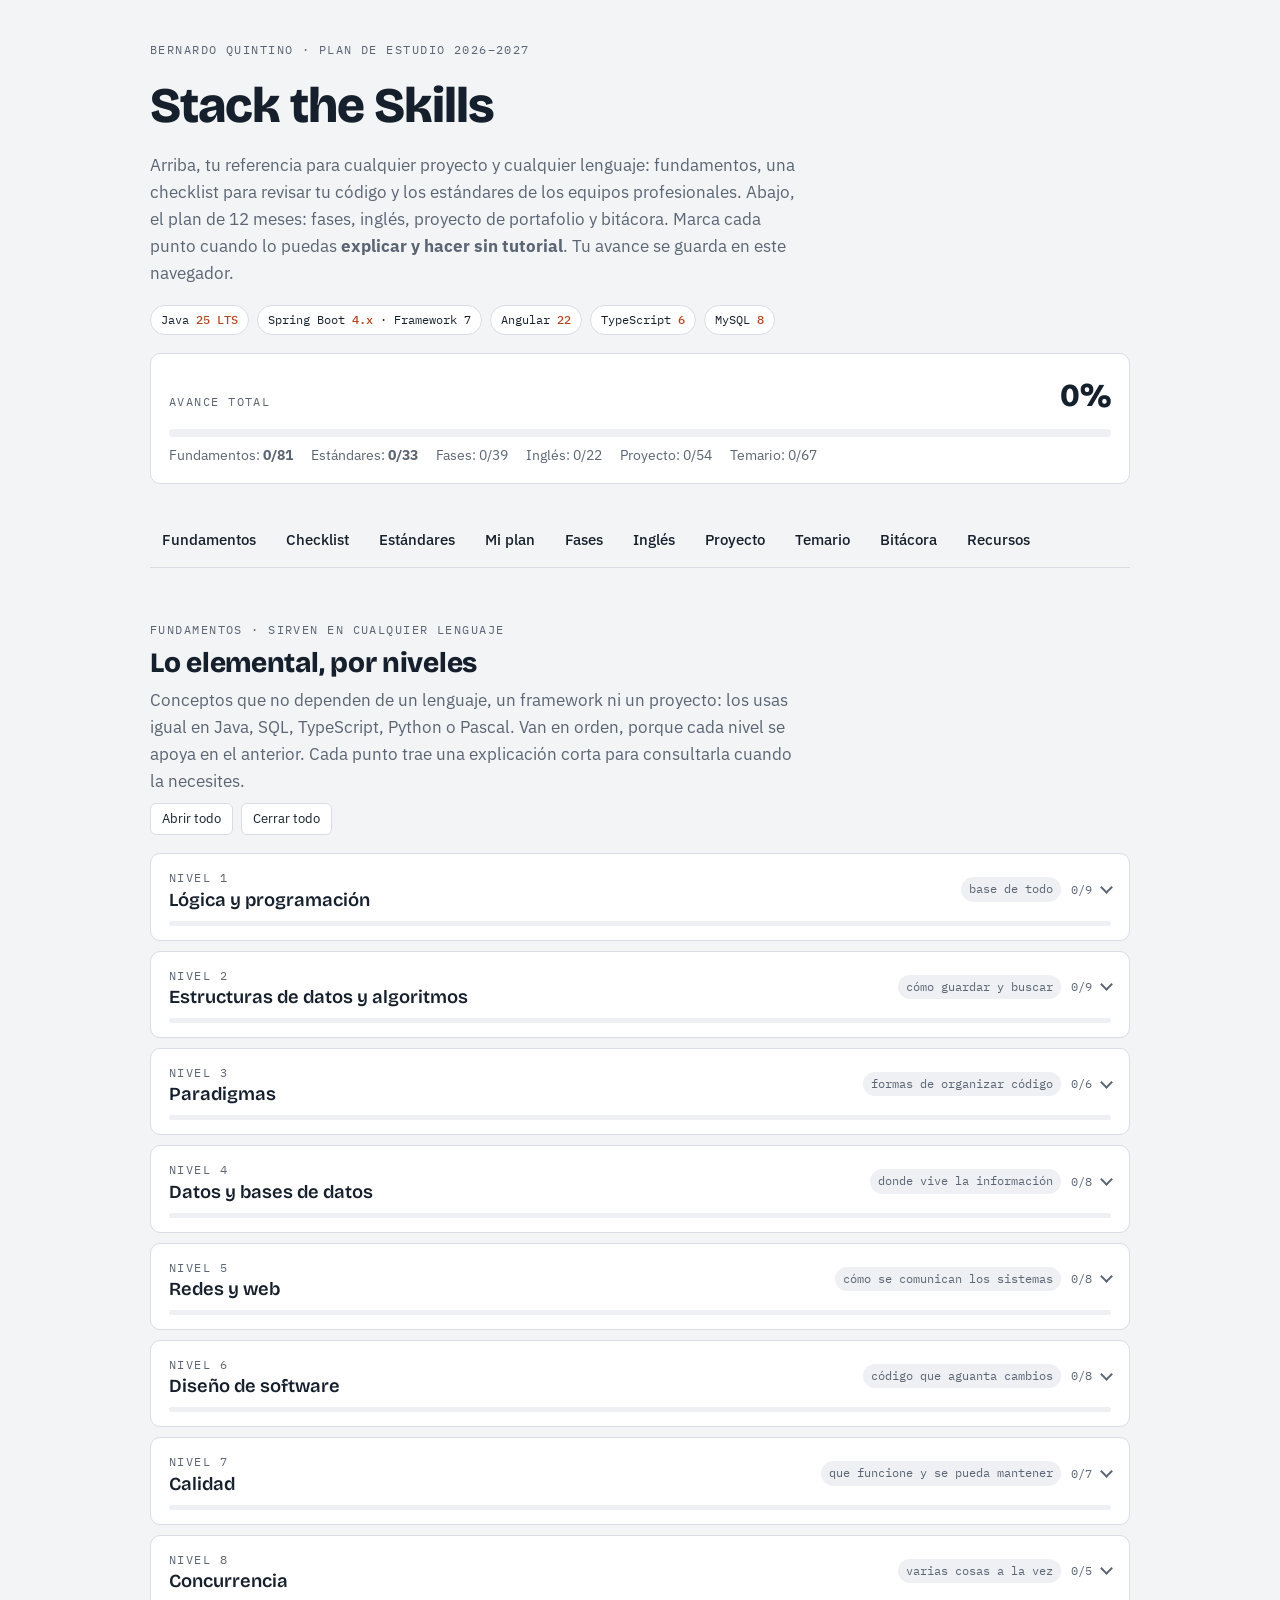
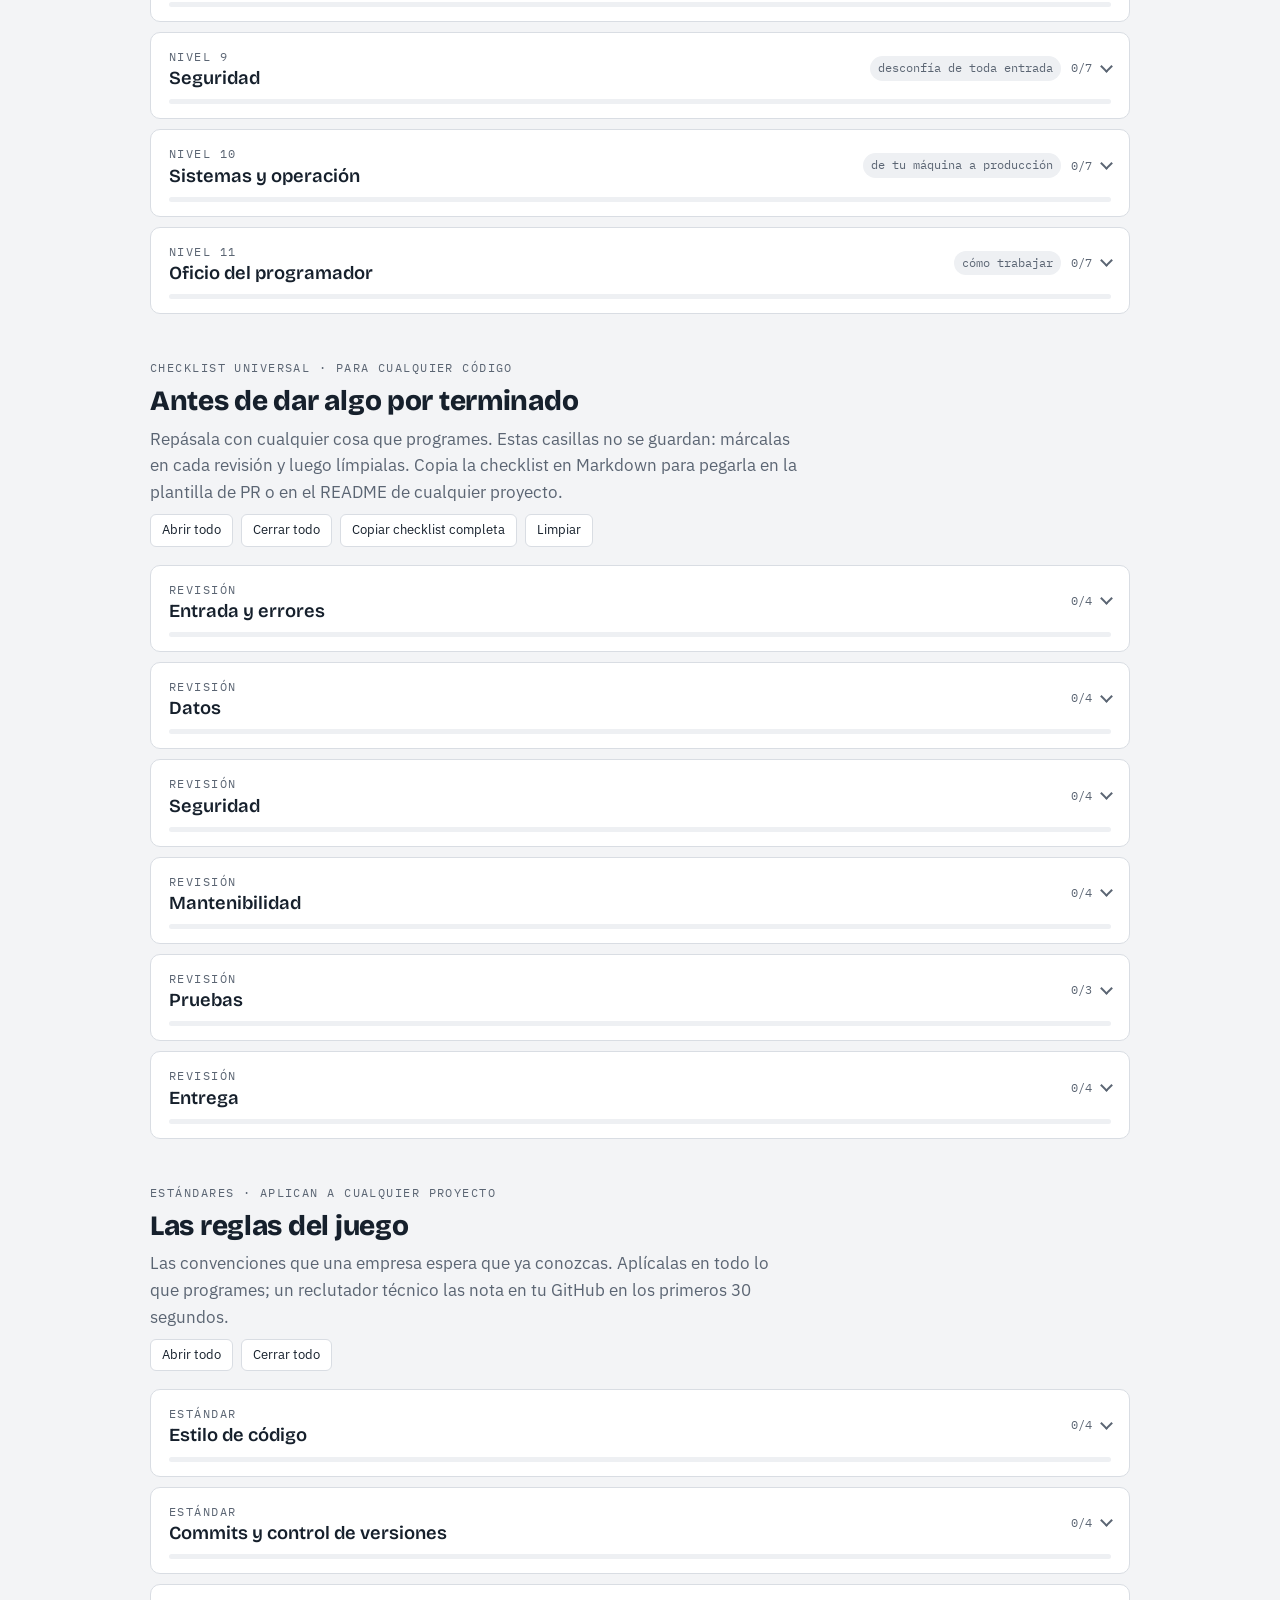
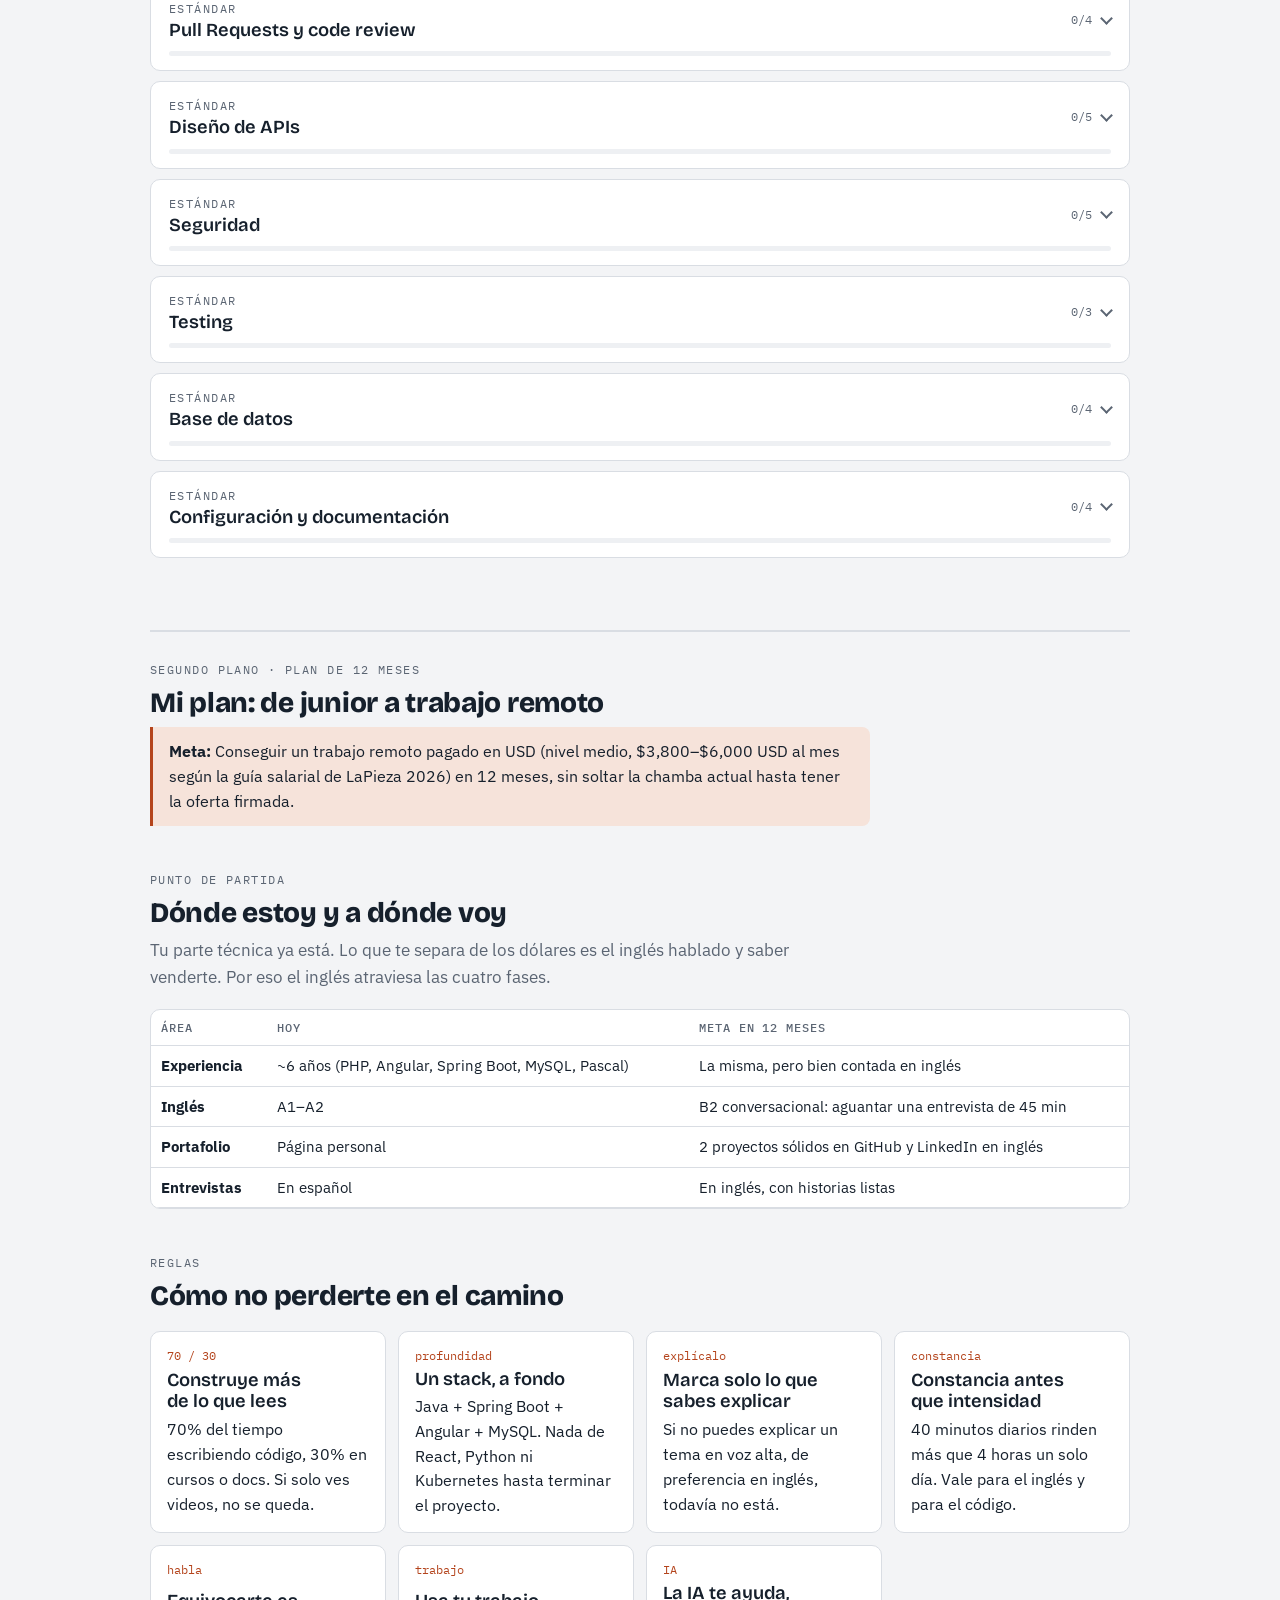
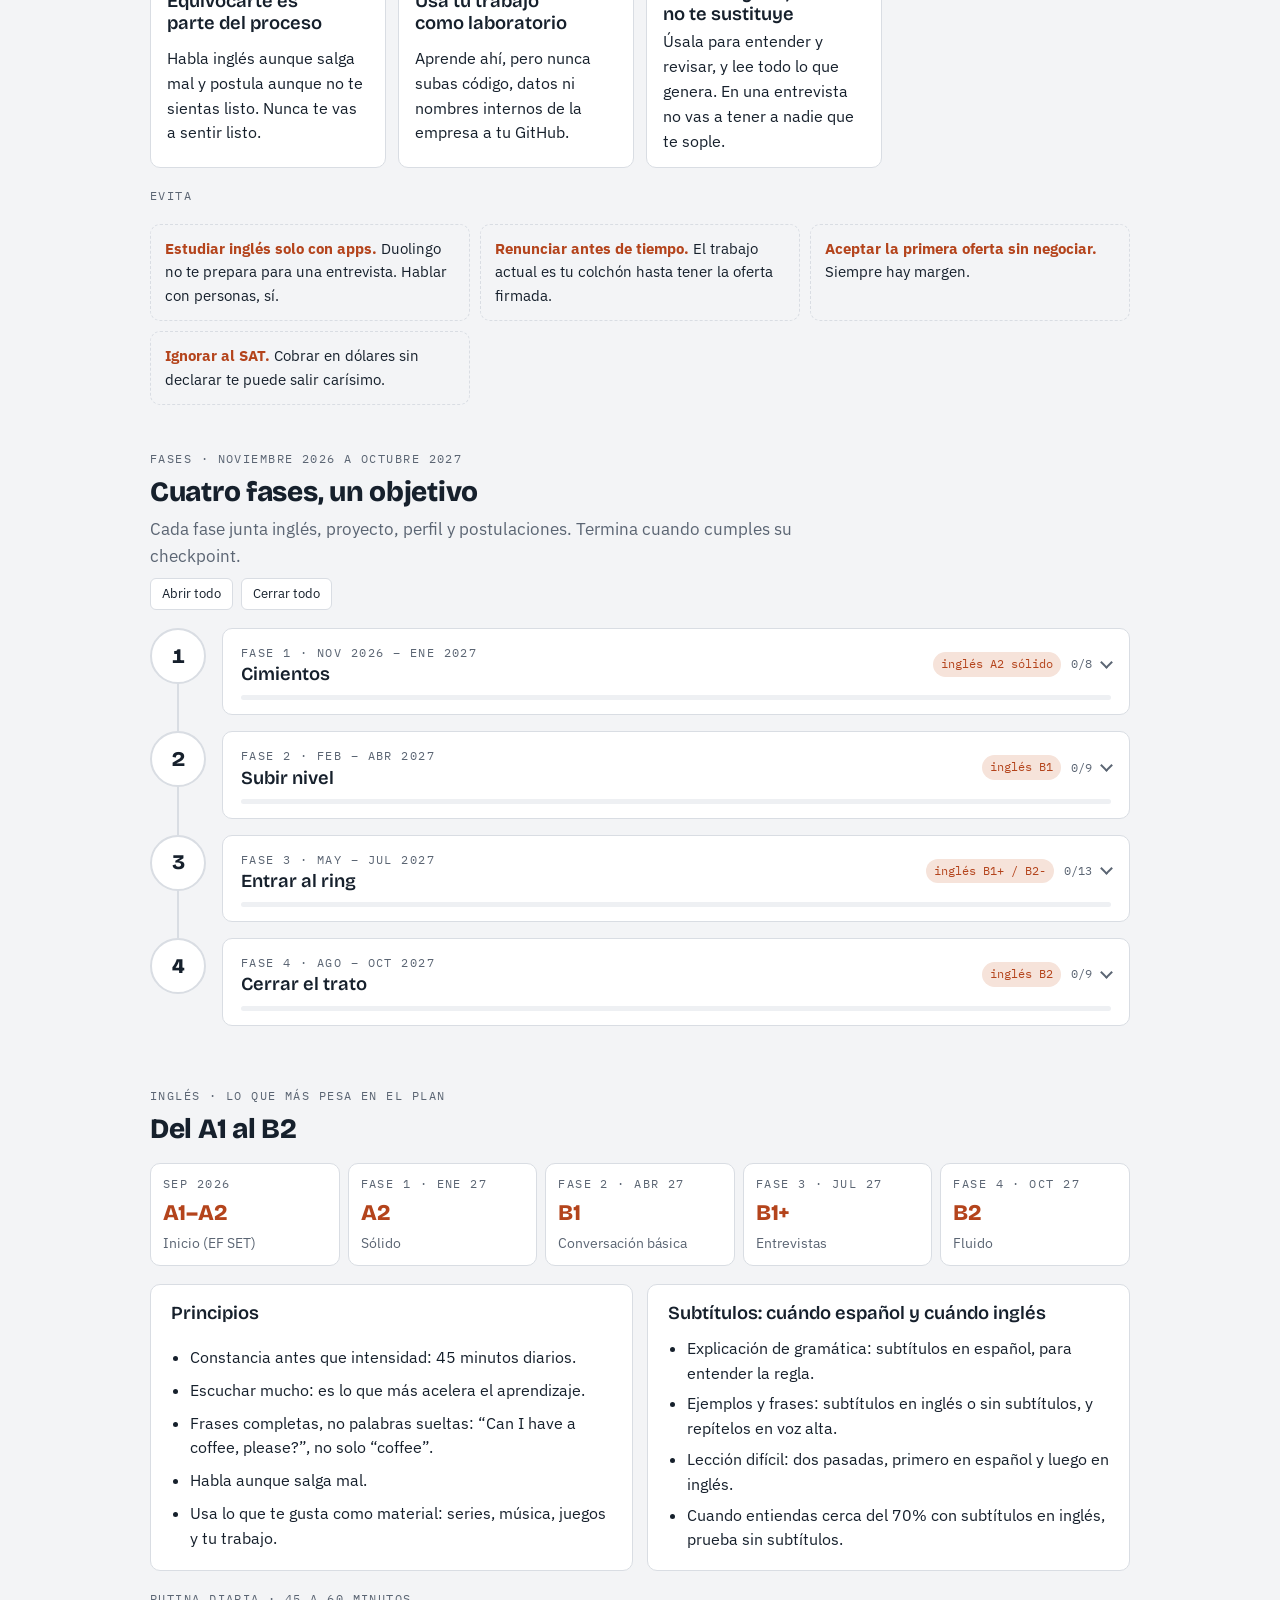
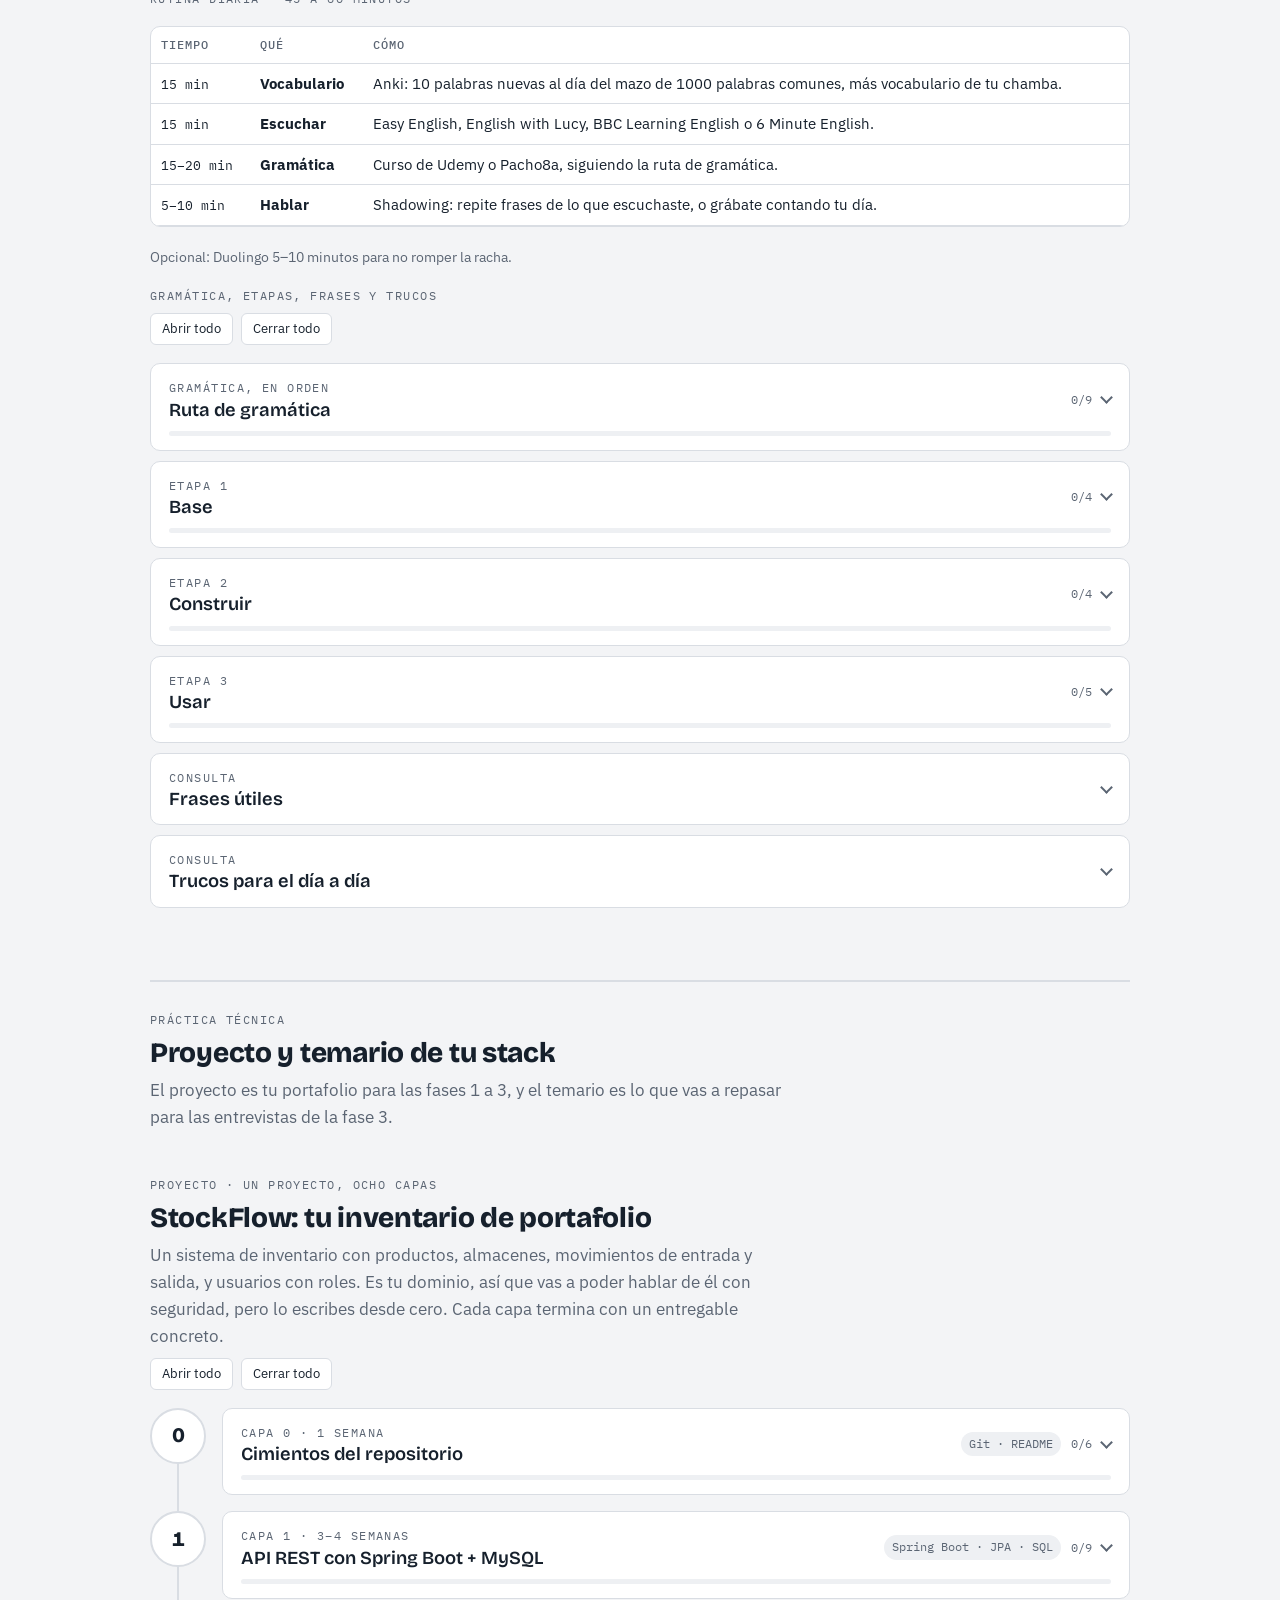
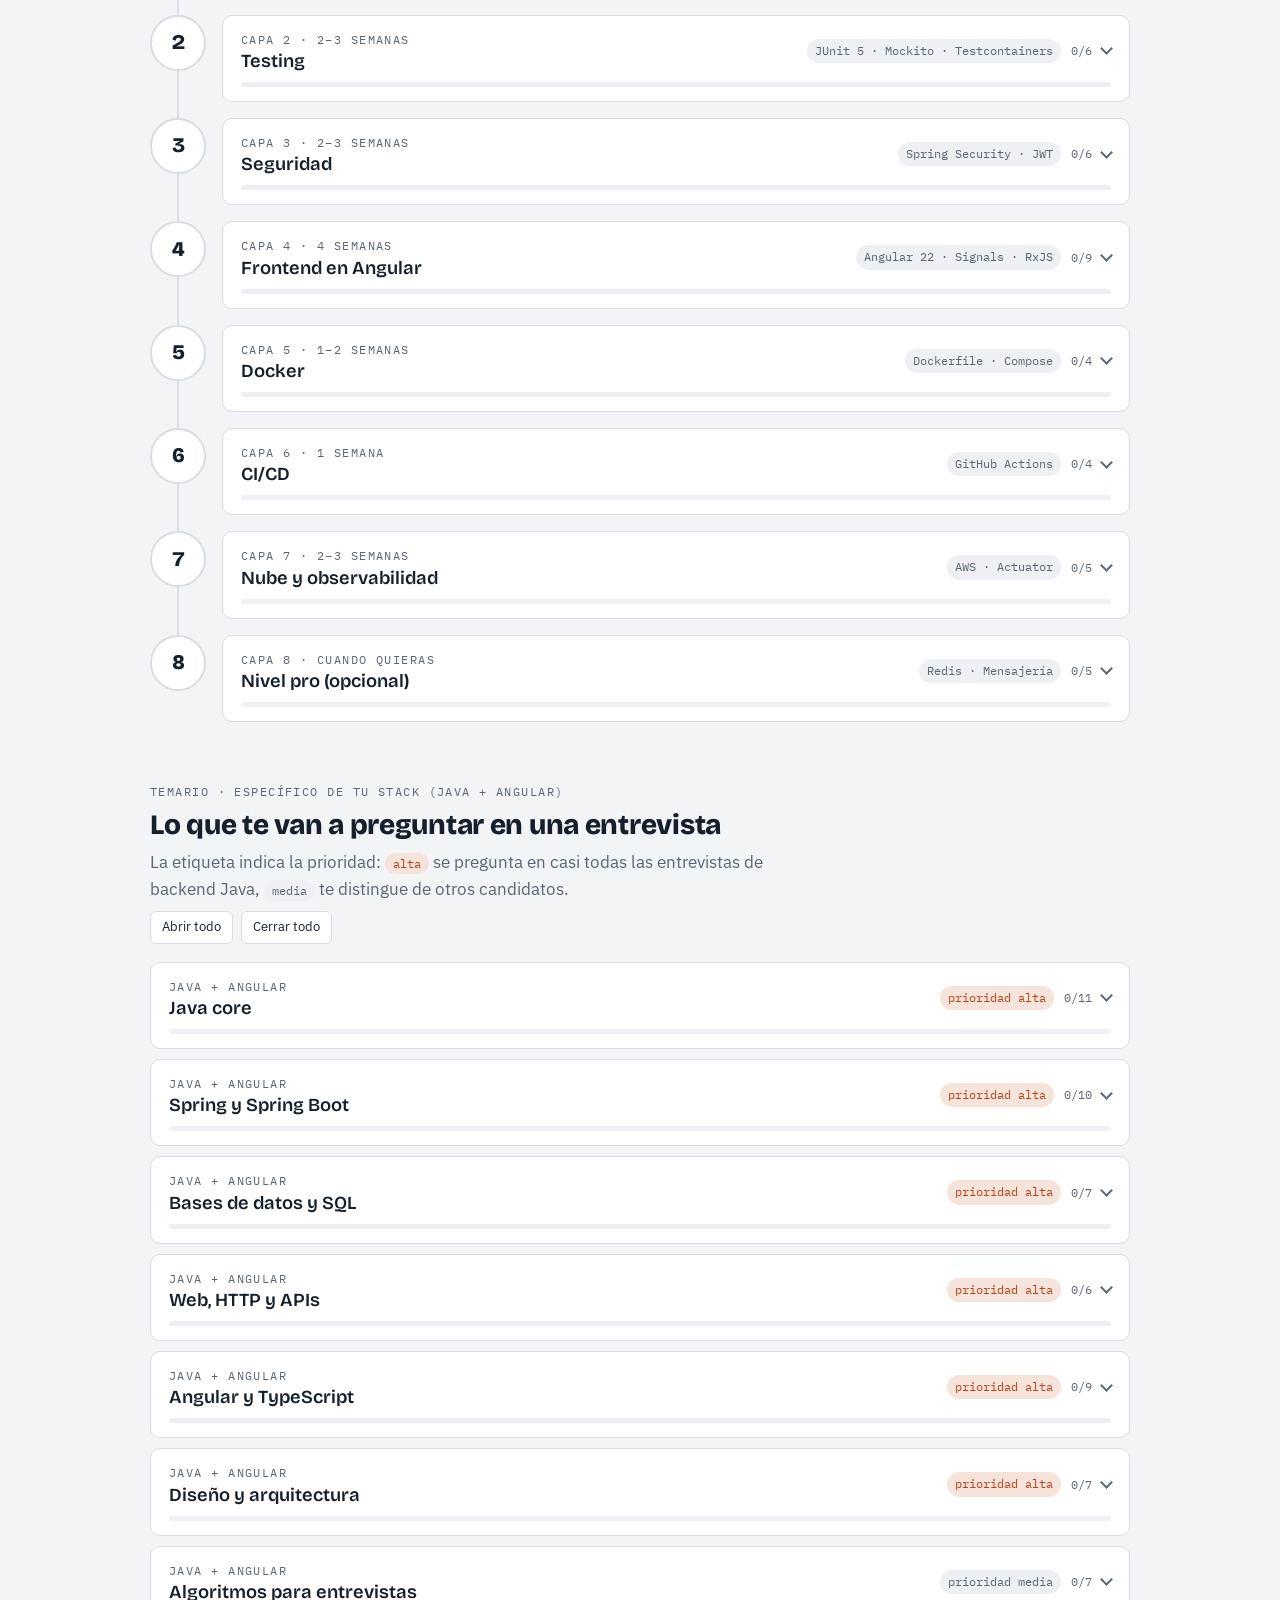
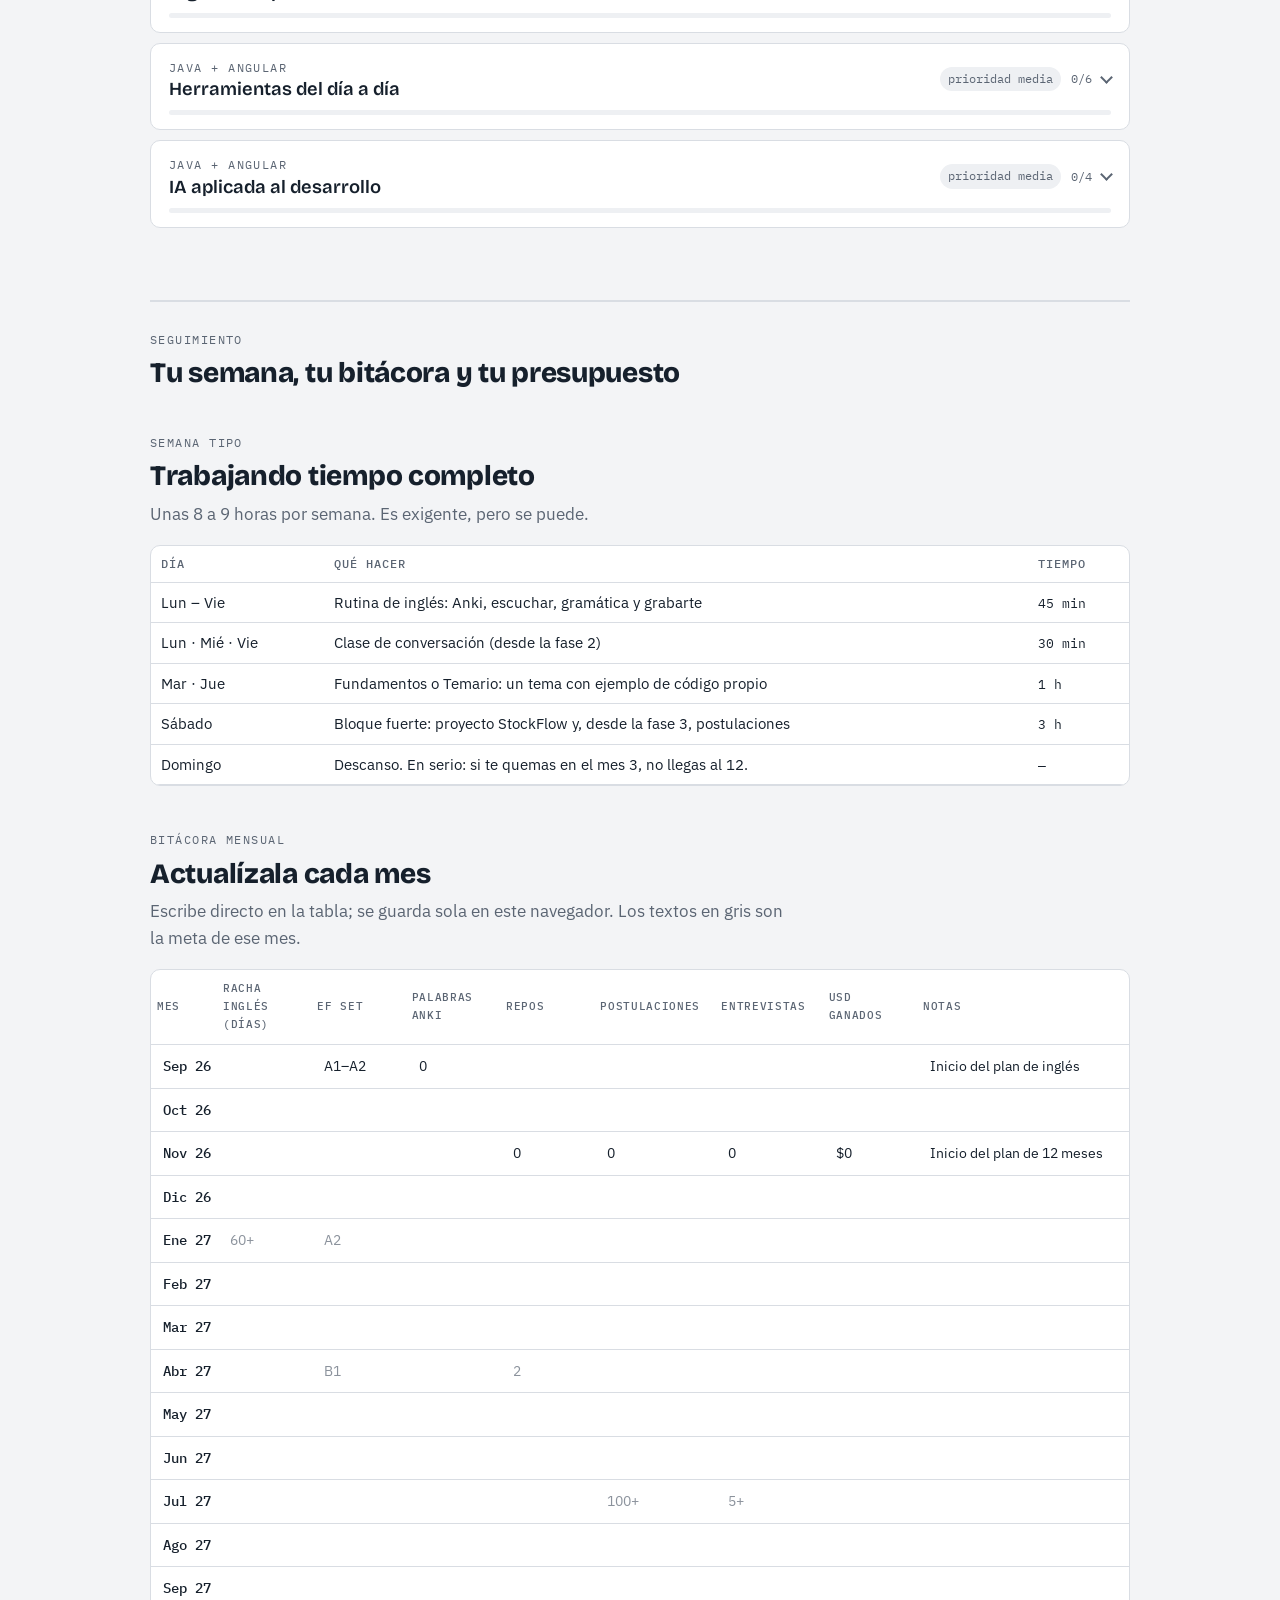
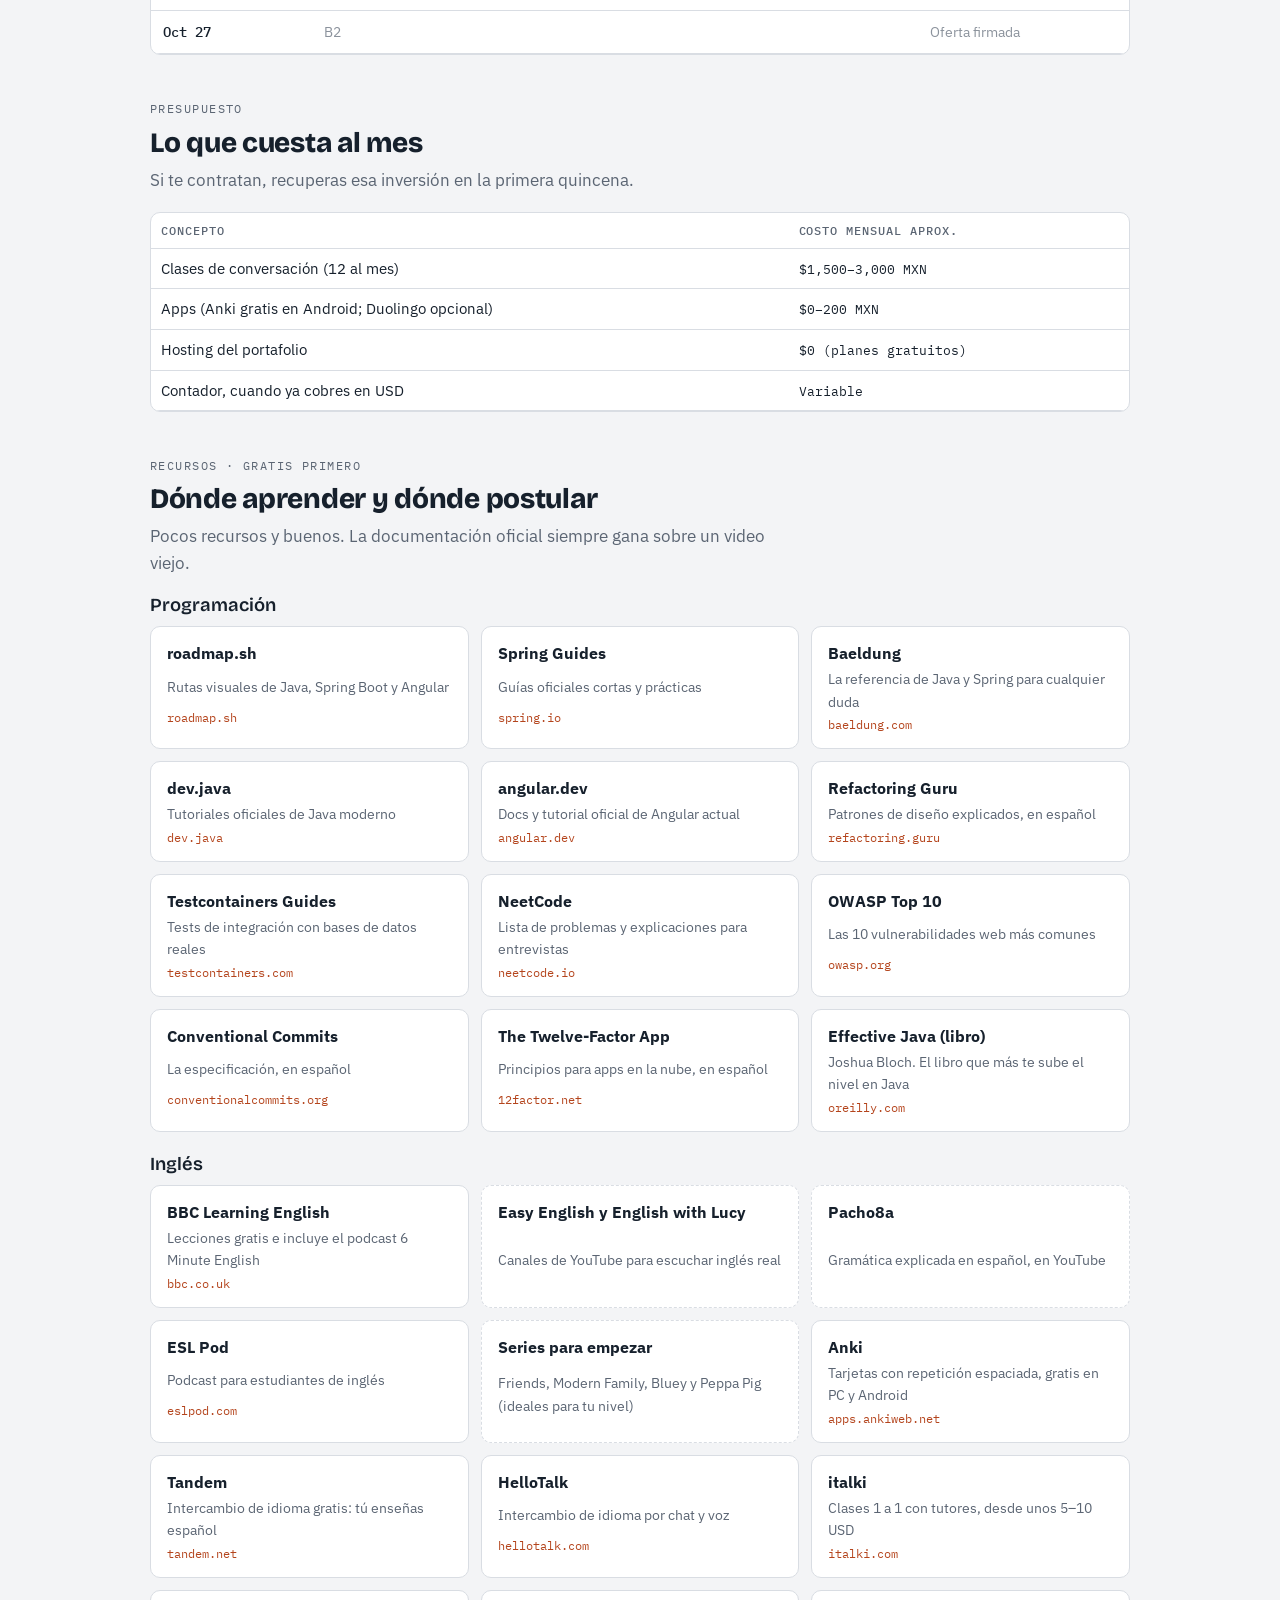
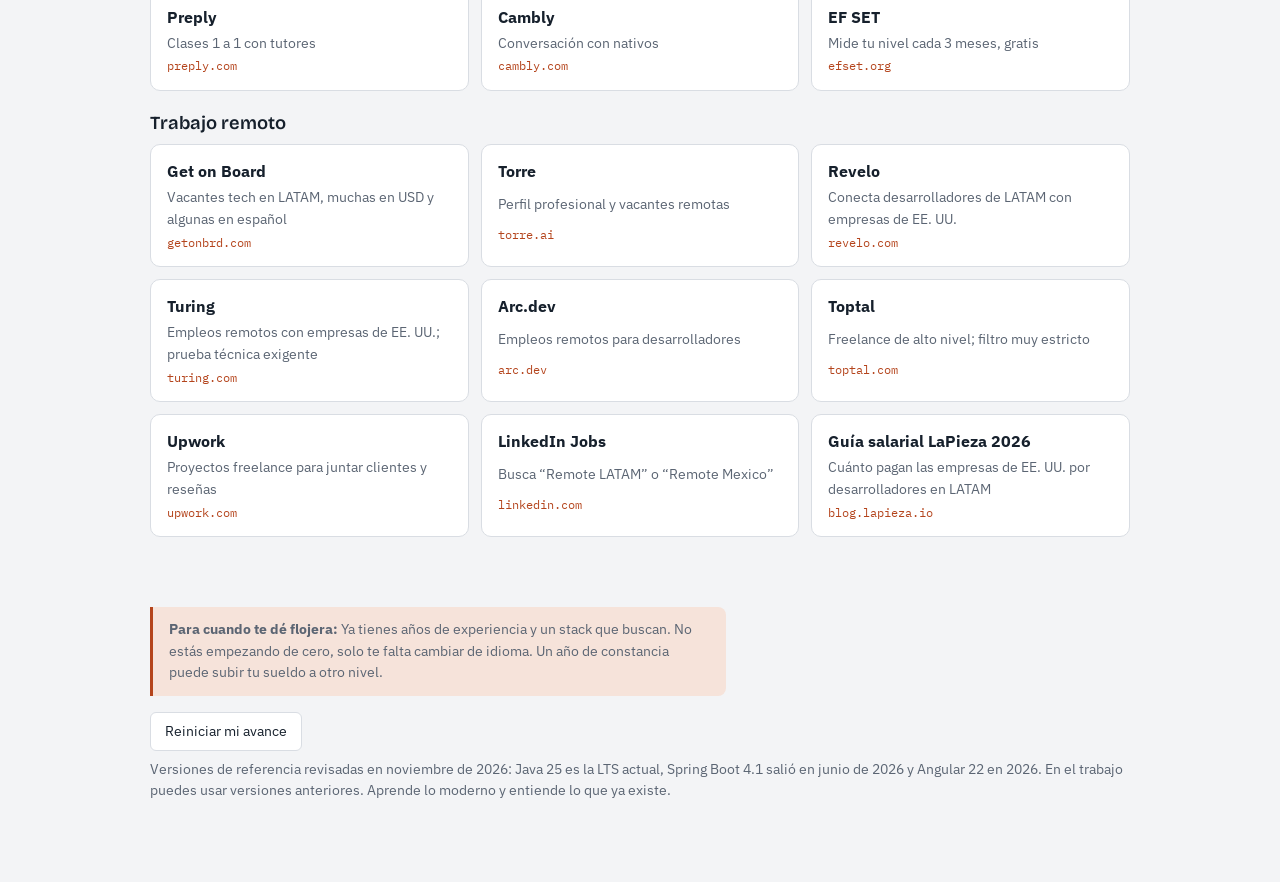
==== commit c0118553: "refactor: merge english and remote job plans into main page" ====
--- a/index.html
+++ b/index.html
@@ -3,7 +3,7 @@
 <head>
 <meta charset="utf-8">
 <meta name="viewport" content="width=device-width, initial-scale=1, viewport-fit=cover">
-<meta name="description" content="Fundamentos de programación, checklist de revisión y estándares profesionales para cualquier proyecto.">
+<meta name="description" content="Fundamentos de programación, checklist de revisión, estándares profesionales y un plan de 12 meses: inglés, portafolio y trabajo remoto.">
 <title>Stack the Skills</title>
 <link rel="preconnect" href="https://fonts.googleapis.com">
 <link rel="stylesheet" href="https://fonts.googleapis.com/css2?family=Bricolage+Grotesque:opsz,wght@12..96,600;12..96,800&family=IBM+Plex+Sans:wght@400;500;600&family=IBM+Plex+Mono:wght@400;500&display=swap">
@@ -12,11 +12,11 @@
 </head>
 <body>
 <div class="wrap">
-<div class="site-nav"><a class="brand" href="./">Stack the Skills</a><nav class="links" aria-label="Páginas"><a href="./" aria-current="page">Skills</a><a href="plan-ingles.html">Inglés</a><a href="plan-usd.html">Plan USD</a></nav></div>
+
 <header>
   <span class="eyebrow">Bernardo Quintino · plan de estudio 2026–2027</span>
   <h1>Stack the Skills</h1>
-  <p class="lead">Tu referencia de cabecera para cualquier proyecto y cualquier lenguaje: fundamentos por niveles, una checklist para revisar tu código y los estándares de los equipos profesionales. Abajo, en segundo plano, está el plan de práctica con Java + Angular. Marca cada punto cuando lo puedas <strong>explicar y hacer sin tutorial</strong>. Tu avance se guarda en este navegador.</p>
+  <p class="lead">Arriba, tu referencia para cualquier proyecto y cualquier lenguaje: fundamentos, una checklist para revisar tu código y los estándares de los equipos profesionales. Abajo, el plan de 12 meses: fases, inglés, proyecto de portafolio y bitácora. Marca cada punto cuando lo puedas <strong>explicar y hacer sin tutorial</strong>. Tu avance se guarda en este navegador.</p>
   <div class="versions" aria-label="Versiones de referencia">
     <span class="chip">Java <b>25 LTS</b></span>
     <span class="chip">Spring Boot <b>4.x</b> · Framework 7</span>
@@ -31,14 +31,20 @@
   </div>
 </header>
 
-
 <nav aria-label="Secciones"><ul>
   <li><a href="#fundamentos">Fundamentos</a></li>
   <li><a href="#checklist">Checklist</a></li>
   <li><a href="#estandares">Estándares</a></li>
-  <li><a href="#practica">Plan de práctica</a></li>
+  <li><a href="#plan">Mi plan</a></li>
+  <li><a href="#fases">Fases</a></li>
+  <li><a href="#ingles">Inglés</a></li>
+  <li><a href="#roadmap">Proyecto</a></li>
+  <li><a href="#temario">Temario</a></li>
+  <li><a href="#bitacora">Bitácora</a></li>
   <li><a href="#recursos">Recursos</a></li>
 </ul></nav>
+
+<!-- ================= PRIMER PLANO ================= -->
 
 <section id="fundamentos">
   <div class="sec-head">
@@ -70,30 +76,73 @@
   <div class="stack" id="stdStack"></div>
 </section>
 
+<!-- ================= SEGUNDO PLANO: EL PLAN ================= -->
+
+<div class="divider" id="plan">
+  <span class="eyebrow">Segundo plano · plan de 12 meses</span>
+  <h2>Mi plan: de junior a trabajo remoto</h2>
+  <blockquote class="goal-quote" id="planGoal"></blockquote>
+</div>
+
+<section id="partida">
+  <div class="sec-head">
+    <span class="eyebrow">Punto de partida</span>
+    <h2>Dónde estoy y a dónde voy</h2>
+    <p class="lead" id="planInsight"></p>
+  </div>
+  <div class="tablebox"><table class="week" id="startTable"></table></div>
+</section>
+
+<section id="reglas">
+  <div class="sec-head"><span class="eyebrow">Reglas</span><h2>Cómo no perderte en el camino</h2></div>
+  <div class="rules" id="rules"></div>
+  <div class="sec-head"><span class="eyebrow">Evita</span></div>
+  <div class="avoid" id="avoid"></div>
+</section>
+
+<section id="fases">
+  <div class="sec-head">
+    <span class="eyebrow">Fases · noviembre 2026 a octubre 2027</span>
+    <h2>Cuatro fases, un objetivo</h2>
+    <p class="lead">Cada fase junta inglés, proyecto, perfil y postulaciones. Termina cuando cumples su checkpoint.</p>
+    <div class="toolbar"><button type="button" class="btn-sm" data-open="phases">Abrir todo</button><button type="button" class="btn-sm" data-close="phases">Cerrar todo</button></div>
+  </div>
+  <div class="timeline" id="phases"></div>
+</section>
+
+<section id="ingles">
+  <div class="sec-head">
+    <span class="eyebrow">Inglés · lo que más pesa en el plan</span>
+    <h2>Del A1 al B2</h2>
+  </div>
+  <div class="levels" id="levels"></div>
+  <div class="two">
+    <div class="card"><h3>Principios</h3><ul class="plain" id="principles"></ul></div>
+    <div class="card"><h3>Subtítulos: cuándo español y cuándo inglés</h3><ul class="plain" id="subtitles"></ul></div>
+  </div>
+  <div class="sec-head"><span class="eyebrow">Rutina diaria · 45 a 60 minutos</span></div>
+  <div class="tablebox"><table class="week" id="routine"></table></div>
+  <p class="note" id="routineExtra"></p>
+  <div class="sec-head">
+    <span class="eyebrow">Gramática, etapas, frases y trucos</span>
+    <div class="toolbar"><button type="button" class="btn-sm" data-open="engStack">Abrir todo</button><button type="button" class="btn-sm" data-close="engStack">Cerrar todo</button></div>
+  </div>
+  <div class="stack" id="engStack"></div>
+</section>
+
 <div class="divider" id="practica">
-  <span class="eyebrow">Segundo plano</span>
-  <h2>Plan de práctica con Java + Angular</h2>
-  <p class="lead">Opcional. Aquí aplicas lo de arriba en tu stack actual: reglas de estudio, un proyecto guiado por capas y el temario específico de Java y Angular.</p>
-</div>
-
-<section id="reglas">
-  <div class="sec-head"><span class="eyebrow">Antes de empezar</span><h2>Cinco reglas para no perderte</h2></div>
-  <div class="rules">
-    <div class="rule"><span class="k">70 / 30</span><h3>Construye más de lo que lees</h3><p>70% del tiempo escribiendo código en tu proyecto, 30% en cursos o docs. Si solo ves videos, no se queda.</p></div>
-    <div class="rule"><span class="k">profundidad</span><h3>Un stack, a fondo</h3><p>Java + Spring Boot + Angular + MySQL. Nada de React, Python ni Kubernetes hasta terminar las capas 0 a 7.</p></div>
-    <div class="rule"><span class="k">explícalo</span><h3>Marca solo lo que sabes explicar</h3><p>Si no puedes explicar un tema en voz alta (de preferencia en inglés), todavía no está.</p></div>
-    <div class="rule"><span class="k">trabajo</span><h3>Usa tu trabajo como laboratorio</h3><p>Aprende ahí, pero nunca subas código, datos ni nombres internos de la empresa a tu GitHub.</p></div>
-    <div class="rule"><span class="k">IA</span><h3>La IA te ayuda, no te sustituye</h3><p>Úsala para entender y revisar, y lee todo lo que genera. En una entrevista no vas a tener a nadie que te sople.</p></div>
-  </div>
-</section>
+  <span class="eyebrow">Práctica técnica</span>
+  <h2>Proyecto y temario de tu stack</h2>
+  <p class="lead">El proyecto es tu portafolio para las fases 1 a 3, y el temario es lo que vas a repasar para las entrevistas de la fase 3.</p>
+</div>
 
 <section id="roadmap">
   <div class="sec-head">
     <span class="eyebrow">Proyecto · un proyecto, ocho capas</span>
     <h2>StockFlow: tu inventario de portafolio</h2>
-    <p class="lead">Un sistema de inventario con productos, almacenes, movimientos de entrada y salida, y usuarios con roles. Es tu dominio, así que vas a poder hablar de él con seguridad, pero lo escribes desde cero. Calcula de 5 a 6 meses a unas 8 horas por semana. Cada capa termina con un entregable concreto.</p>
-  </div>
-  <div class="toolbar"><button type="button" class="btn-sm" data-open="timeline">Abrir todo</button><button type="button" class="btn-sm" data-close="timeline">Cerrar todo</button></div>
+    <p class="lead">Un sistema de inventario con productos, almacenes, movimientos de entrada y salida, y usuarios con roles. Es tu dominio, así que vas a poder hablar de él con seguridad, pero lo escribes desde cero. Cada capa termina con un entregable concreto.</p>
+    <div class="toolbar"><button type="button" class="btn-sm" data-open="timeline">Abrir todo</button><button type="button" class="btn-sm" data-close="timeline">Cerrar todo</button></div>
+  </div>
   <div class="timeline" id="timeline"></div>
 </section>
 
@@ -101,42 +150,51 @@
   <div class="sec-head">
     <span class="eyebrow">Temario · específico de tu stack (Java + Angular)</span>
     <h2>Lo que te van a preguntar en una entrevista</h2>
-    <p class="lead">Estudia esto en paralelo con las capas. La etiqueta indica la prioridad: <span class="pill hot">alta</span> se pregunta en casi todas las entrevistas de backend Java, <span class="pill">media</span> te distingue de otros candidatos.</p>
-  </div>
-  <div class="toolbar"><button type="button" class="btn-sm" data-open="temarioStack">Abrir todo</button><button type="button" class="btn-sm" data-close="temarioStack">Cerrar todo</button></div>
+    <p class="lead">La etiqueta indica la prioridad: <span class="pill hot">alta</span> se pregunta en casi todas las entrevistas de backend Java, <span class="pill">media</span> te distingue de otros candidatos.</p>
+    <div class="toolbar"><button type="button" class="btn-sm" data-open="temarioStack">Abrir todo</button><button type="button" class="btn-sm" data-close="temarioStack">Cerrar todo</button></div>
+  </div>
   <div class="stack" id="temarioStack"></div>
 </section>
 
+<div class="divider" id="seguimiento">
+  <span class="eyebrow">Seguimiento</span>
+  <h2>Tu semana, tu bitácora y tu presupuesto</h2>
+</div>
+
 <section id="semana">
-  <div class="sec-head">
-    <span class="eyebrow">Ritmo</span>
-    <h2>Tu semana tipo</h2>
-    <p class="lead">Encaja con tu plan para ganar en dólares: unas 8 a 9 horas por semana junto con el inglés. El domingo se descansa.</p>
-  </div>
-  <div class="tablebox"><table class="week">
-    <thead><tr><th>Día</th><th>Bloque</th><th>Tiempo</th></tr></thead>
-    <tbody>
-      <tr><td>Lun · Mié · Vie</td><td>Inglés: conversación o curso. Explica en voz alta lo último que construiste.</td><td class="mono">45 min</td></tr>
-      <tr><td>Mar · Jue</td><td>Temario: un tema, con ejemplo de código propio y notas en tu README de estudio.</td><td class="mono">1 h</td></tr>
-      <tr><td>Sábado</td><td>Capa del roadmap: construir, probar, commit y PR a tu propio repo.</td><td class="mono">3 h</td></tr>
-      <tr><td>Domingo</td><td>Nada. Si te quemas en el mes 3, no llegas al mes 6.</td><td class="mono">—</td></tr>
-    </tbody>
-  </table></div>
+  <div class="sec-head"><span class="eyebrow">Semana tipo</span><h2>Trabajando tiempo completo</h2><p class="lead" id="weekTotal"></p></div>
+  <div class="tablebox"><table class="week" id="week"></table></div>
+</section>
+
+<section id="bitacora">
+  <div class="sec-head">
+    <span class="eyebrow">Bitácora mensual</span>
+    <h2>Actualízala cada mes</h2>
+    <p class="lead">Escribe directo en la tabla; se guarda sola en este navegador. Los textos en gris son la meta de ese mes.</p>
+  </div>
+  <div class="tablebox"><table class="log" id="log"></table></div>
+</section>
+
+<section id="presupuesto">
+  <div class="sec-head"><span class="eyebrow">Presupuesto</span><h2>Lo que cuesta al mes</h2><p class="lead" id="budgetNote"></p></div>
+  <div class="tablebox"><table class="week" id="budget"></table></div>
 </section>
 
 <section id="recursos">
   <div class="sec-head">
     <span class="eyebrow">Recursos · gratis primero</span>
-    <h2>Dónde aprender cada cosa</h2>
+    <h2>Dónde aprender y dónde postular</h2>
     <p class="lead">Pocos recursos y buenos. La documentación oficial siempre gana sobre un video viejo.</p>
   </div>
-  <div class="res" id="res"></div>
+  <div id="res"></div>
 </section>
 
 <footer>
-  <div class="reset" id="resetBox"><button type="button" id="resetBtn">Reiniciar mi avance</button></div>
+  <blockquote class="goal-quote" id="reminder"></blockquote>
+  <div class="reset" id="resetBox"></div>
   <p>Versiones de referencia revisadas en noviembre de 2026: Java 25 es la LTS actual, Spring Boot 4.1 salió en junio de 2026 y Angular 22 en 2026. En el trabajo puedes usar versiones anteriores. Aprende lo moderno y entiende lo que ya existe.</p>
 </footer>
+
 </div>
 </body>
 </html>
--- a/css/styles.css
+++ b/css/styles.css
@@ -152,36 +152,31 @@
 [hidden]{display:none!important}
 .load-error{color:var(--accent);background:var(--accent-soft);padding:12px 16px;border-radius:8px}
 
-/* navegación entre páginas */
-.site-nav{display:flex;justify-content:space-between;align-items:center;gap:10px 16px;flex-wrap:wrap;padding-bottom:16px;margin-bottom:28px;border-bottom:1px solid var(--line)}
-.brand{font-family:var(--f-display);font-weight:800;font-size:1.05rem;text-decoration:none;color:var(--ink)}
-.site-nav .links{display:flex;gap:4px;flex-wrap:wrap}
-.site-nav .links a{text-decoration:none;color:var(--muted);font-weight:500;font-size:.92rem;padding:6px 12px;border-radius:6px;border:1px solid transparent}
-.site-nav .links a:hover,.site-nav .links a:focus-visible{color:var(--accent);background:var(--accent-soft);outline:none}
-.site-nav .links a[aria-current="page"]{color:var(--ink);background:var(--surface);border-color:var(--line)}
-
-/* páginas en Markdown */
-.doc-head{display:grid;gap:14px;margin-bottom:22px}
-.md{display:grid;gap:12px;grid-template-columns:minmax(0,1fr)}
-.md>h1{font-size:clamp(1.8rem,4.5vw,2.6rem);font-weight:800;letter-spacing:-.02em}
-.md>p,.md>blockquote,.md>.tablebox,.md>ul{max-width:none}
-.md-body h3{font-size:1.02rem;margin-top:6px}
-.md p,.md li{max-width:72ch}
-.md ul,.md ol{margin:0;padding-left:1.3em;display:grid;gap:5px}
-.md ul.task-list{padding-left:0;list-style:none;gap:2px}
-.md li.task label{display:grid;grid-template-columns:20px minmax(0,1fr);gap:10px;align-items:start;cursor:pointer;padding:3px 4px;border-radius:6px}
-.md li.task label:hover{background:var(--code)}
-.md li.task span{overflow-wrap:anywhere}
-.md li.task input{appearance:none;width:18px;height:18px;margin:3px 0 0;border:1.5px solid var(--muted);border-radius:4px;display:grid;place-items:center;cursor:pointer;background:var(--surface)}
-.md li.task input:checked{background:var(--ok);border-color:var(--ok)}
-.md li.task input:checked::after{content:"";width:5px;height:9px;border:solid var(--surface);border-width:0 2px 2px 0;transform:rotate(45deg) translate(-1px,-1px)}
-.md li.task input:focus-visible{outline:2px solid var(--accent);outline-offset:2px}
-.md li.task input:checked + span{color:var(--muted);text-decoration:line-through;text-decoration-color:var(--line)}
-.md blockquote{margin:0;border-left:3px solid var(--accent);background:var(--accent-soft);padding:10px 14px;border-radius:0 8px 8px 0}
-.md blockquote p{margin:0}
-.md table{width:100%;border-collapse:collapse;font-size:.92rem}
-.md th,.md td{text-align:left;padding:8px 10px;border-bottom:1px solid var(--line);vertical-align:top}
-.md th{font-family:var(--f-mono);font-size:.75rem;text-transform:uppercase;letter-spacing:.08em;color:var(--muted);font-weight:500}
-.md pre code{background:none;padding:0}
-.md details.acc h3{font-size:1.1rem}
-.site-nav nav.links{position:static;border:0;background:none;margin:0}
+/* plan */
+.goal-quote{margin:0;border-left:3px solid var(--accent);background:var(--accent-soft);padding:12px 16px;border-radius:0 8px 8px 0;max-width:72ch}
+.note{color:var(--muted);font-size:.9rem}
+ul.plain{margin:0;padding-left:1.2em;display:grid;gap:6px}
+.dod ul.plain{margin-top:6px}
+h4.group{margin:6px 0 0;font-family:var(--f-mono);font-size:.74rem;font-weight:500;text-transform:uppercase;letter-spacing:.1em;color:var(--accent)}
+.avoid{display:grid;grid-template-columns:repeat(auto-fit,minmax(min(100%,260px),1fr));gap:10px}
+.avoid-item{border:1px dashed var(--line);border-radius:10px;padding:12px 14px;font-size:.93rem}
+.avoid-item b{color:var(--accent)}
+.two{display:grid;grid-template-columns:repeat(auto-fit,minmax(min(100%,360px),1fr));gap:14px}
+.two .card{margin:0}
+.levels{display:grid;grid-template-columns:repeat(auto-fit,minmax(130px,1fr));gap:8px}
+.level{background:var(--surface);border:1px solid var(--line);border-radius:10px;padding:10px 12px;display:grid;gap:2px;position:relative}
+.level b{font-family:var(--f-display);font-size:1.4rem;font-weight:800;color:var(--accent)}
+.level span:last-child{color:var(--muted);font-size:.85rem}
+.res-cat{display:grid;gap:10px;margin-bottom:22px}
+.res-item{display:grid;gap:2px;background:var(--surface);border:1px dashed var(--line);border-radius:10px;padding:14px 16px}
+.res-item span{color:var(--muted);font-size:.88rem}
+/* bitácora */
+table.log{border-collapse:collapse;font-size:.88rem;min-width:900px;width:100%}
+table.log th,table.log td{padding:4px 6px;border-bottom:1px solid var(--line);text-align:left}
+table.log thead th{font-family:var(--f-mono);font-size:.7rem;text-transform:uppercase;letter-spacing:.06em;color:var(--muted);font-weight:500;padding:10px 6px}
+table.log tbody th{font-family:var(--f-mono);font-weight:500;white-space:nowrap;padding-left:12px}
+.log-in{width:100%;min-width:70px;font:inherit;font-variant-numeric:tabular-nums;color:var(--ink);background:transparent;border:1px solid transparent;border-radius:5px;padding:5px 6px}
+.log-in.wide{min-width:200px}
+.log-in:hover{border-color:var(--line)}
+.log-in:focus{outline:none;border-color:var(--accent);background:var(--surface)}
+.log-in::placeholder{color:var(--muted);opacity:.7}
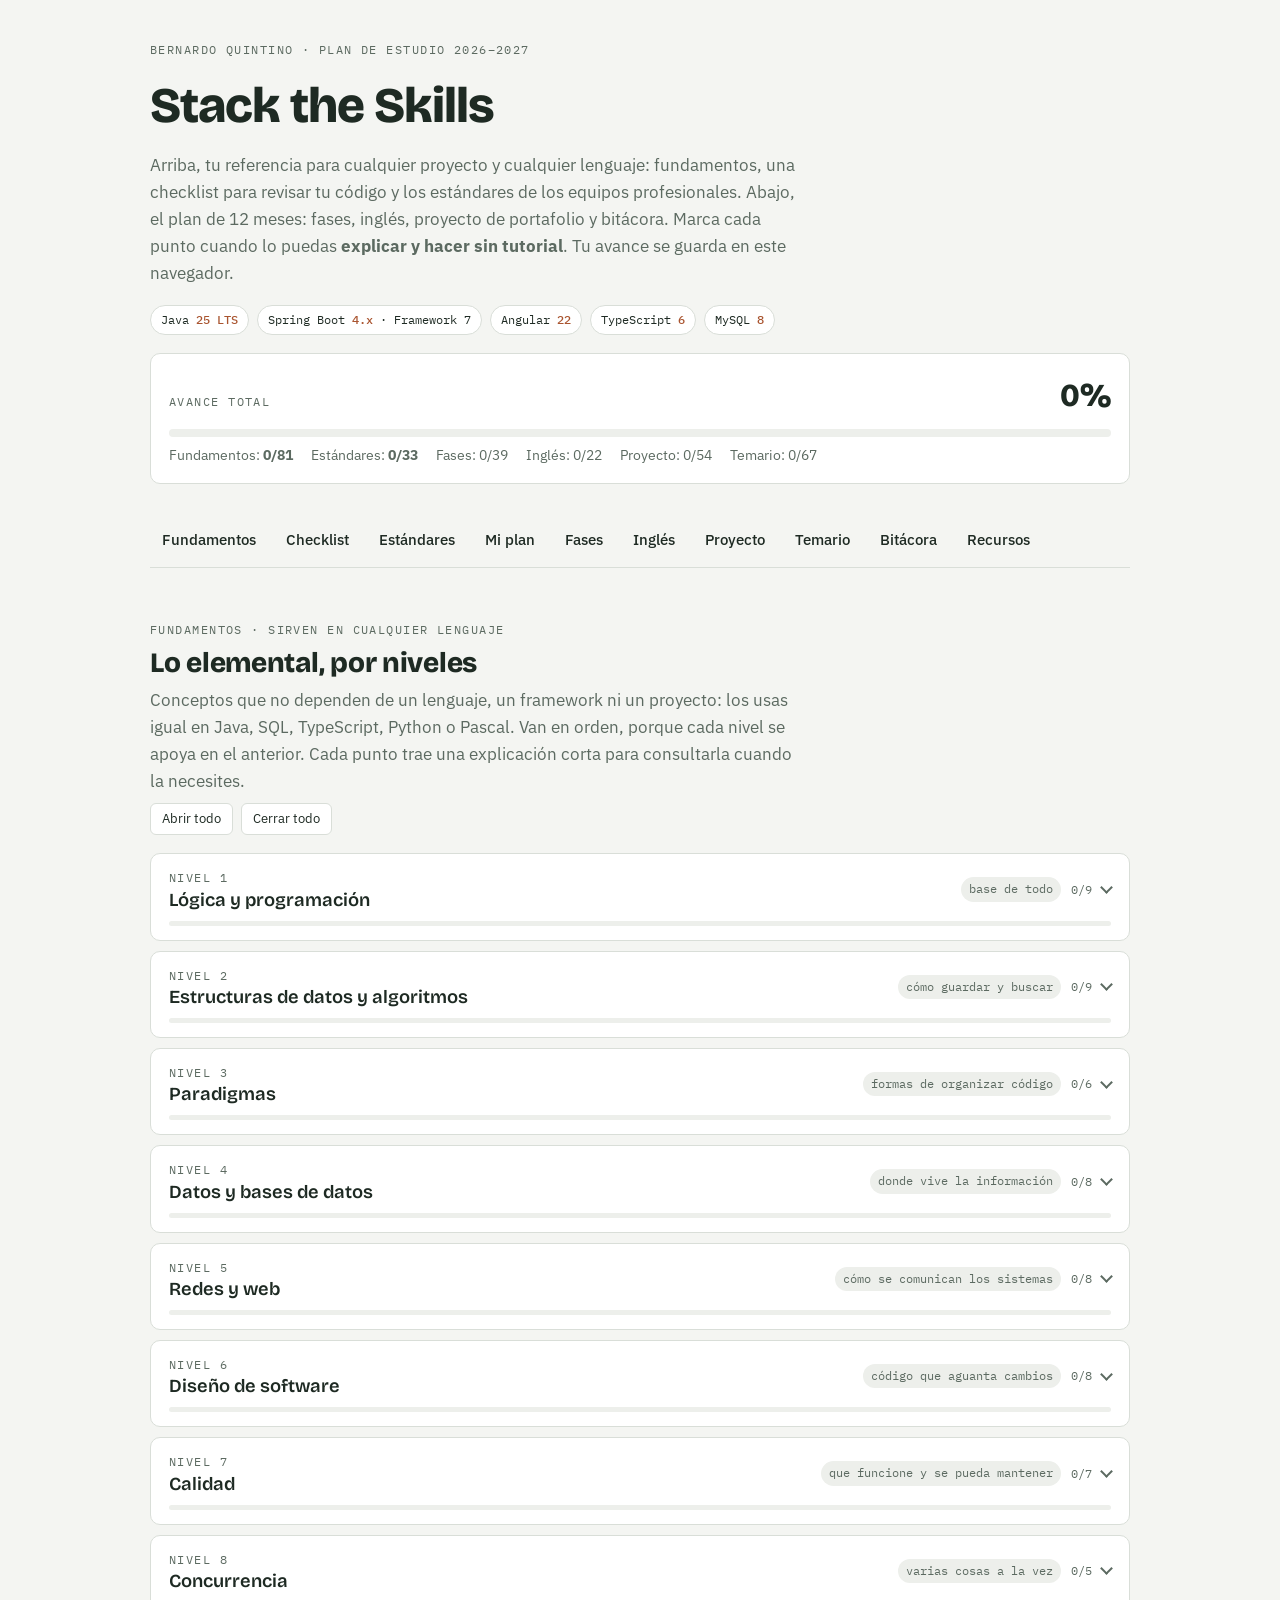
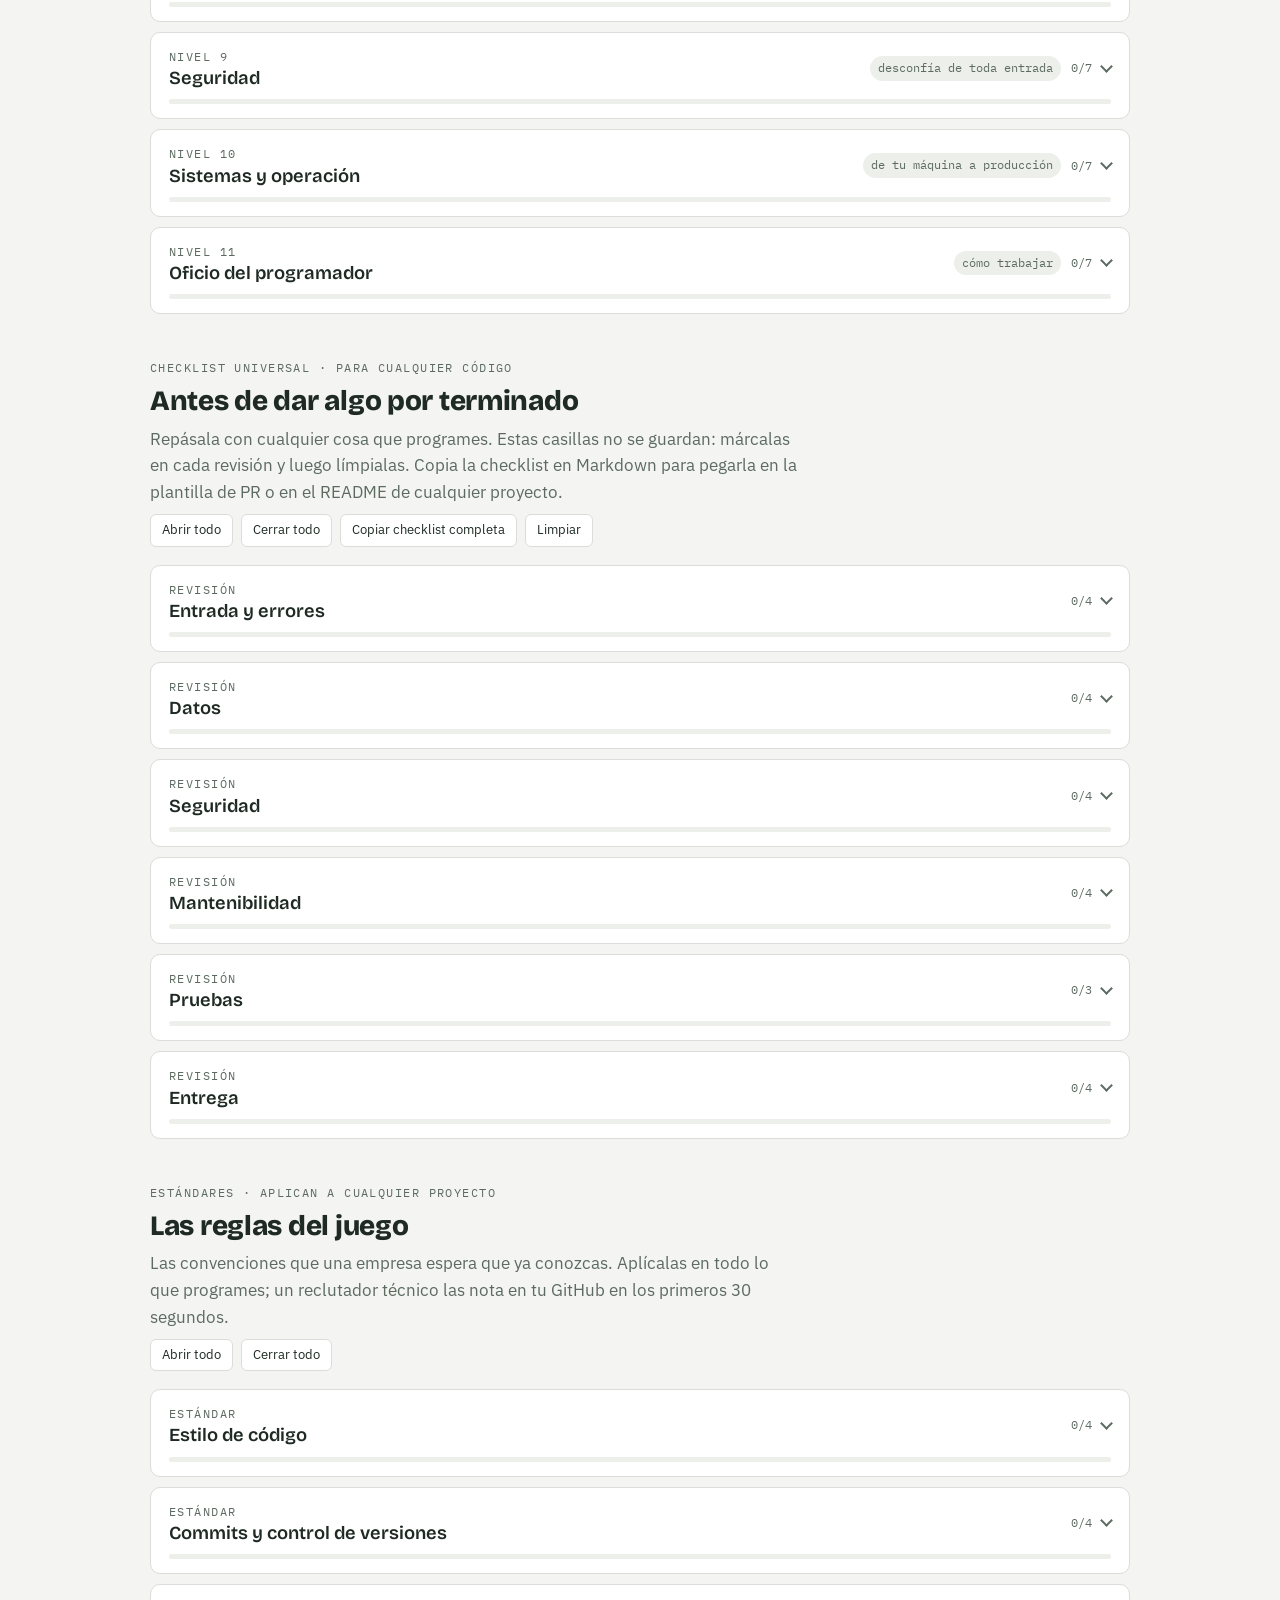
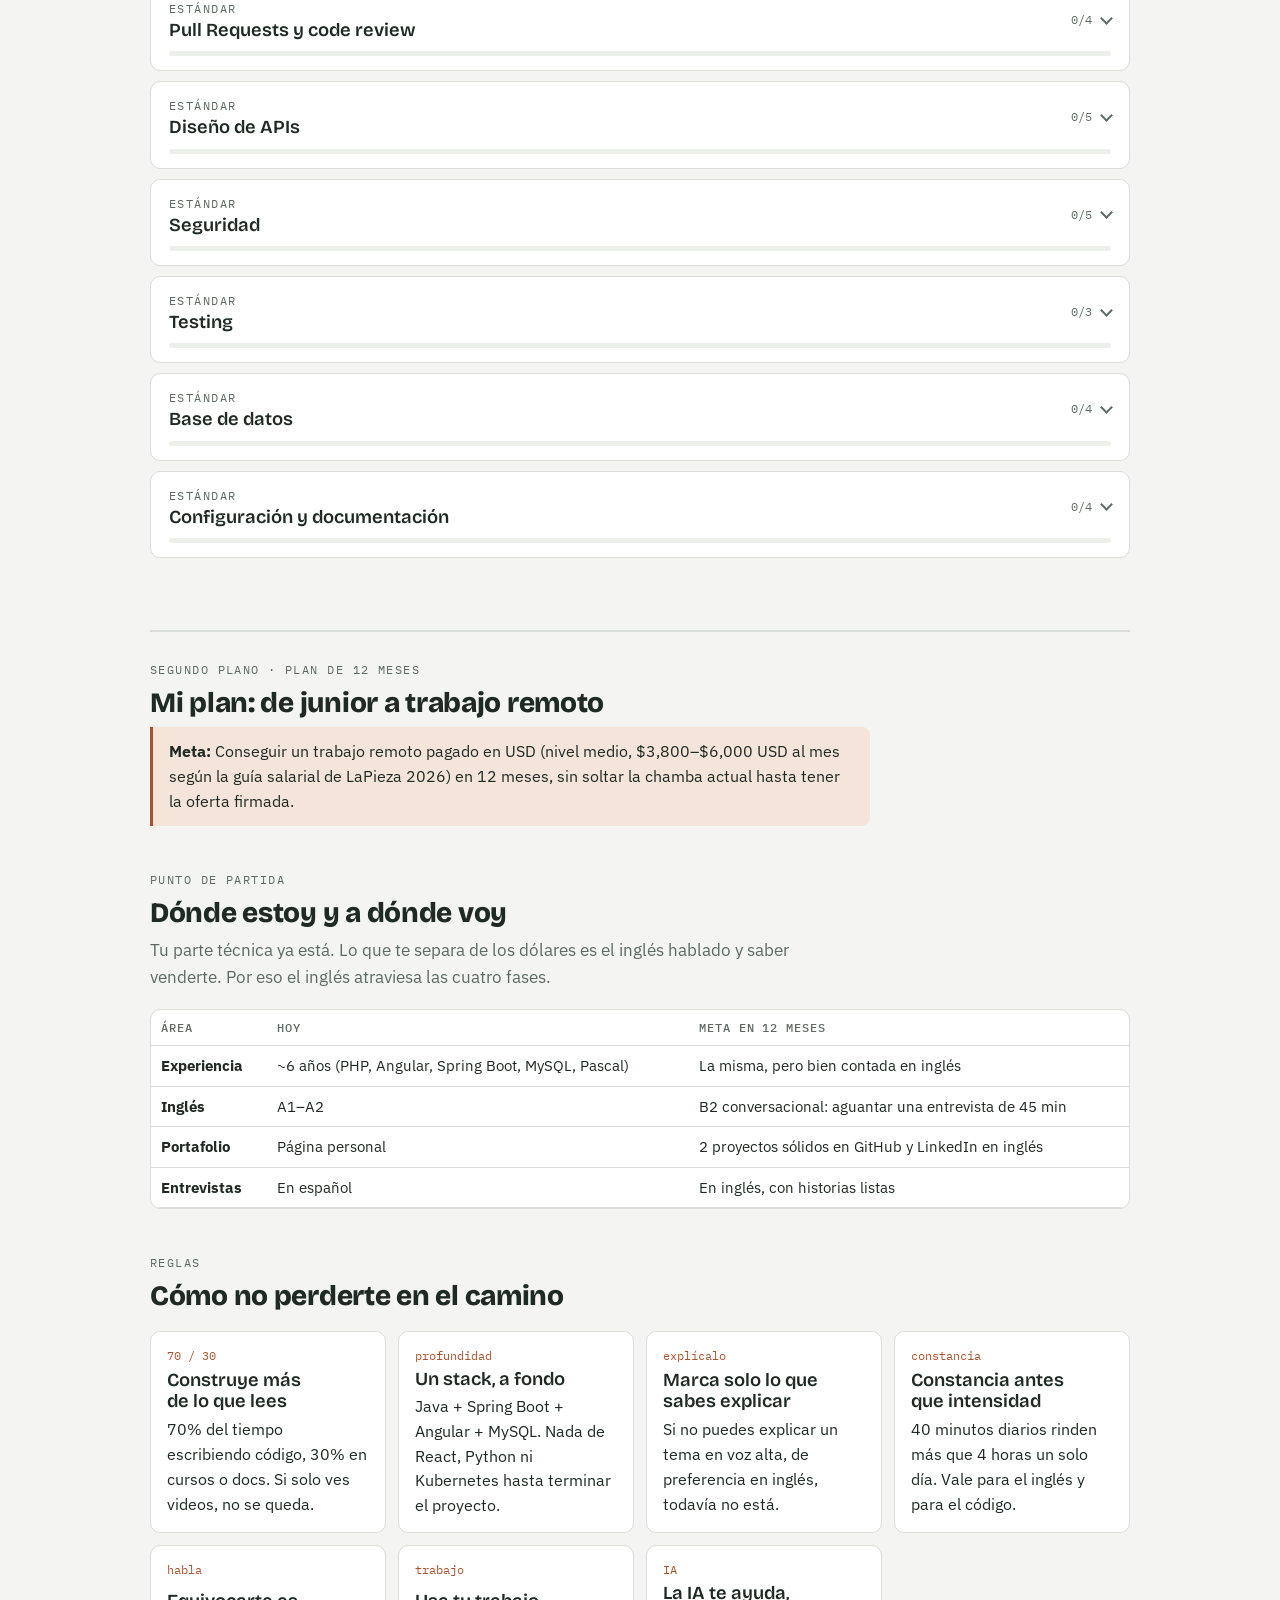
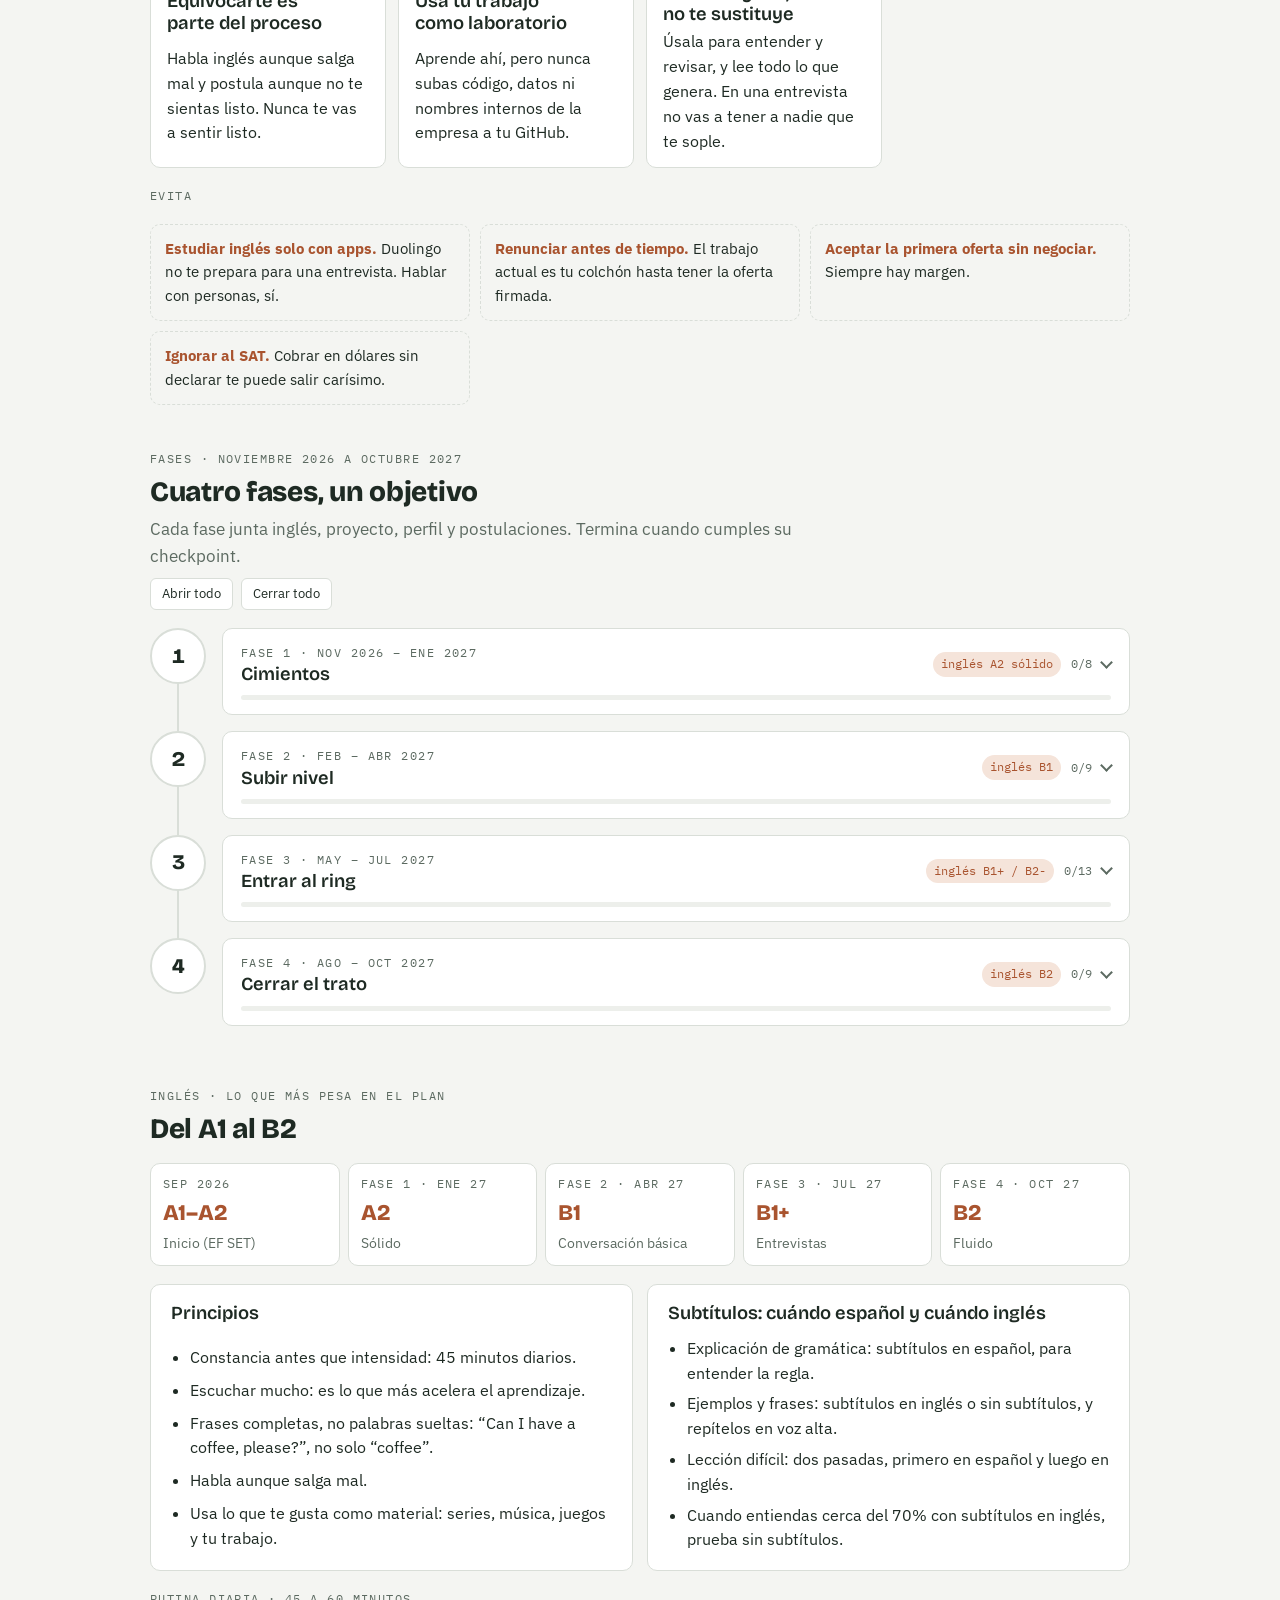
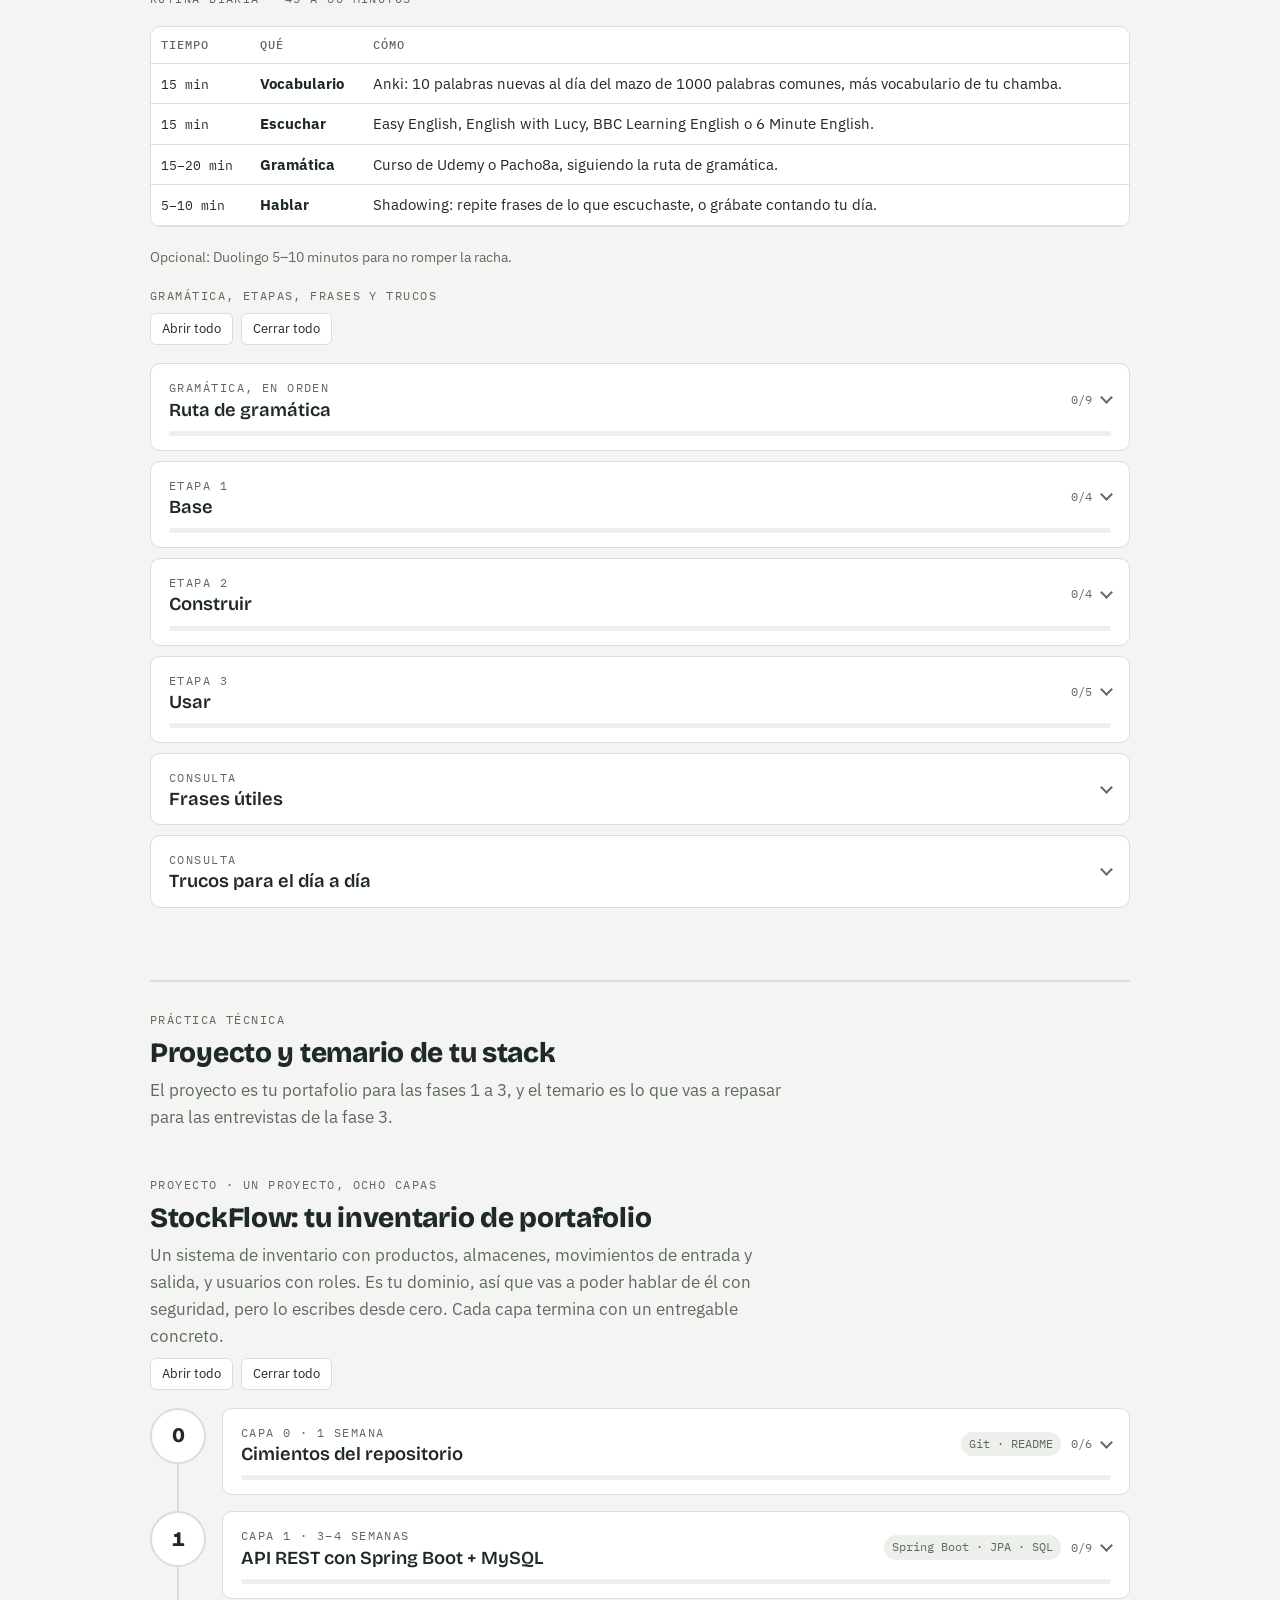
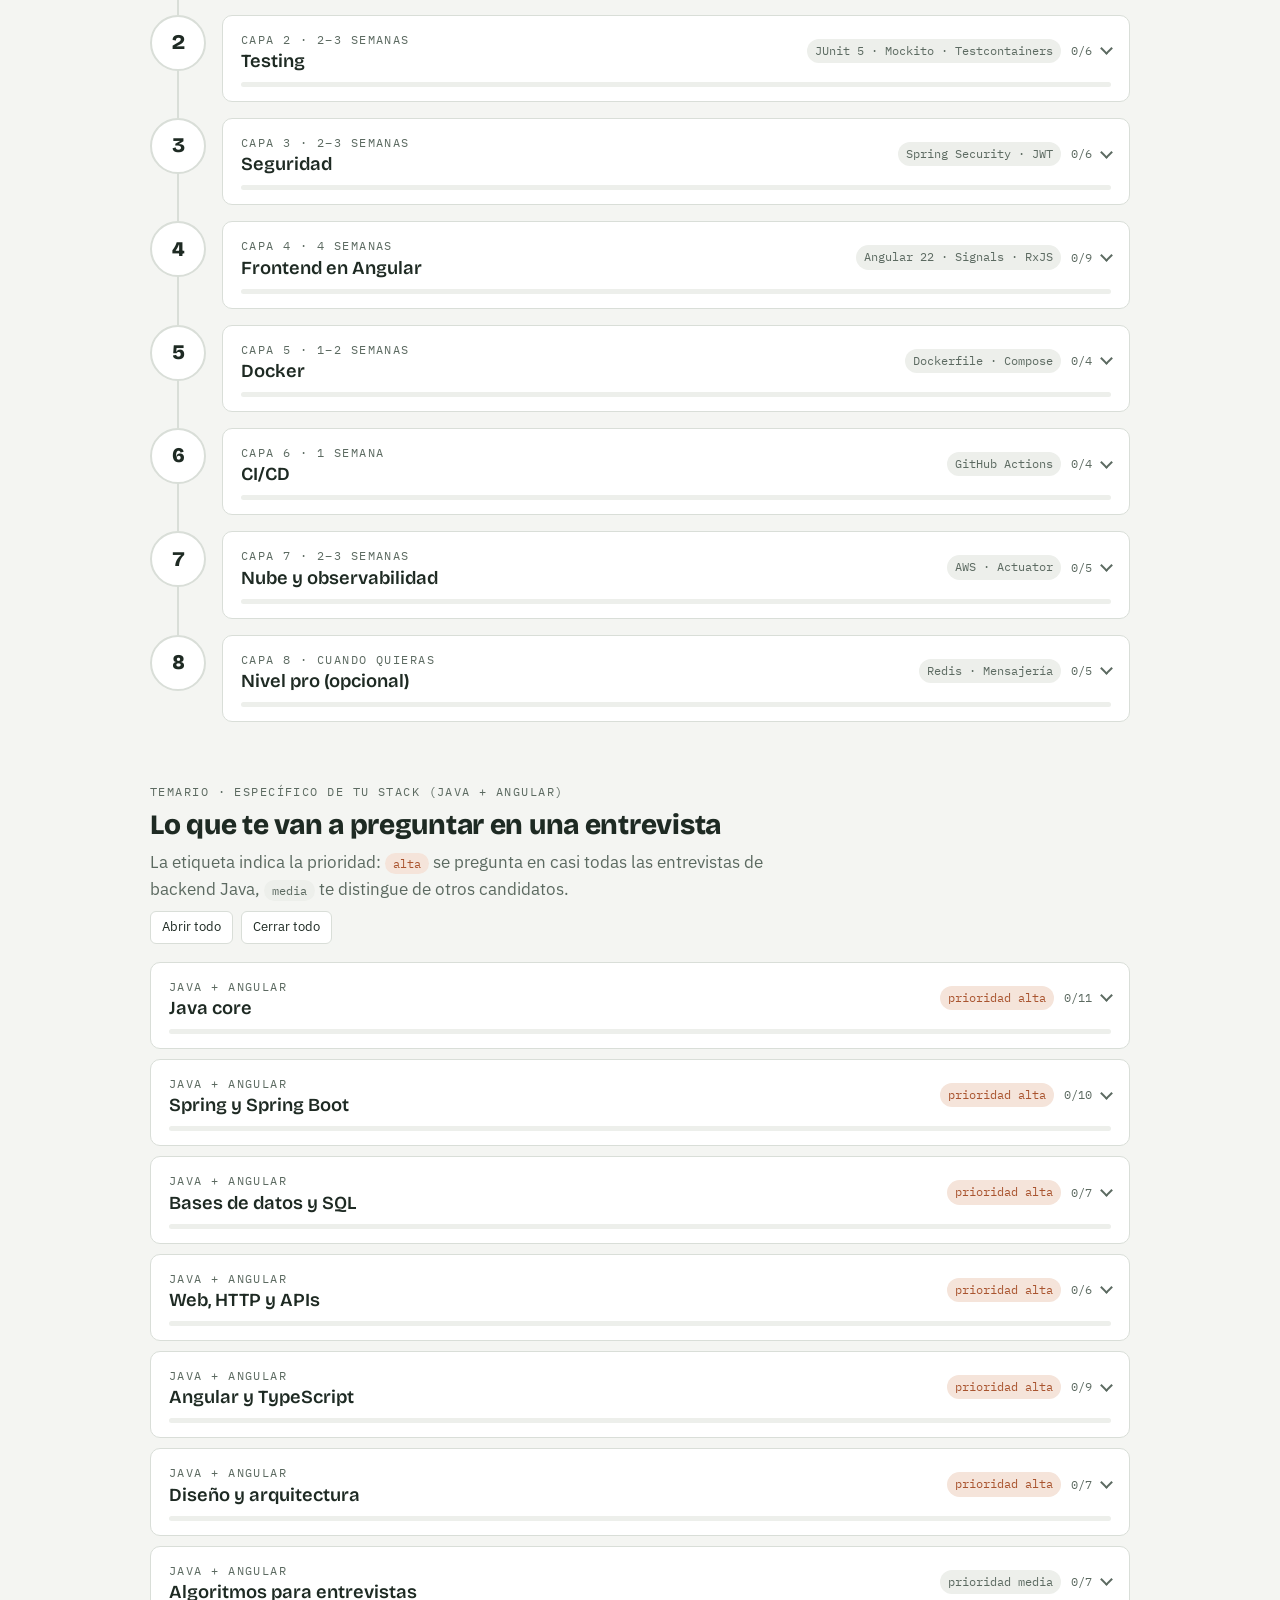
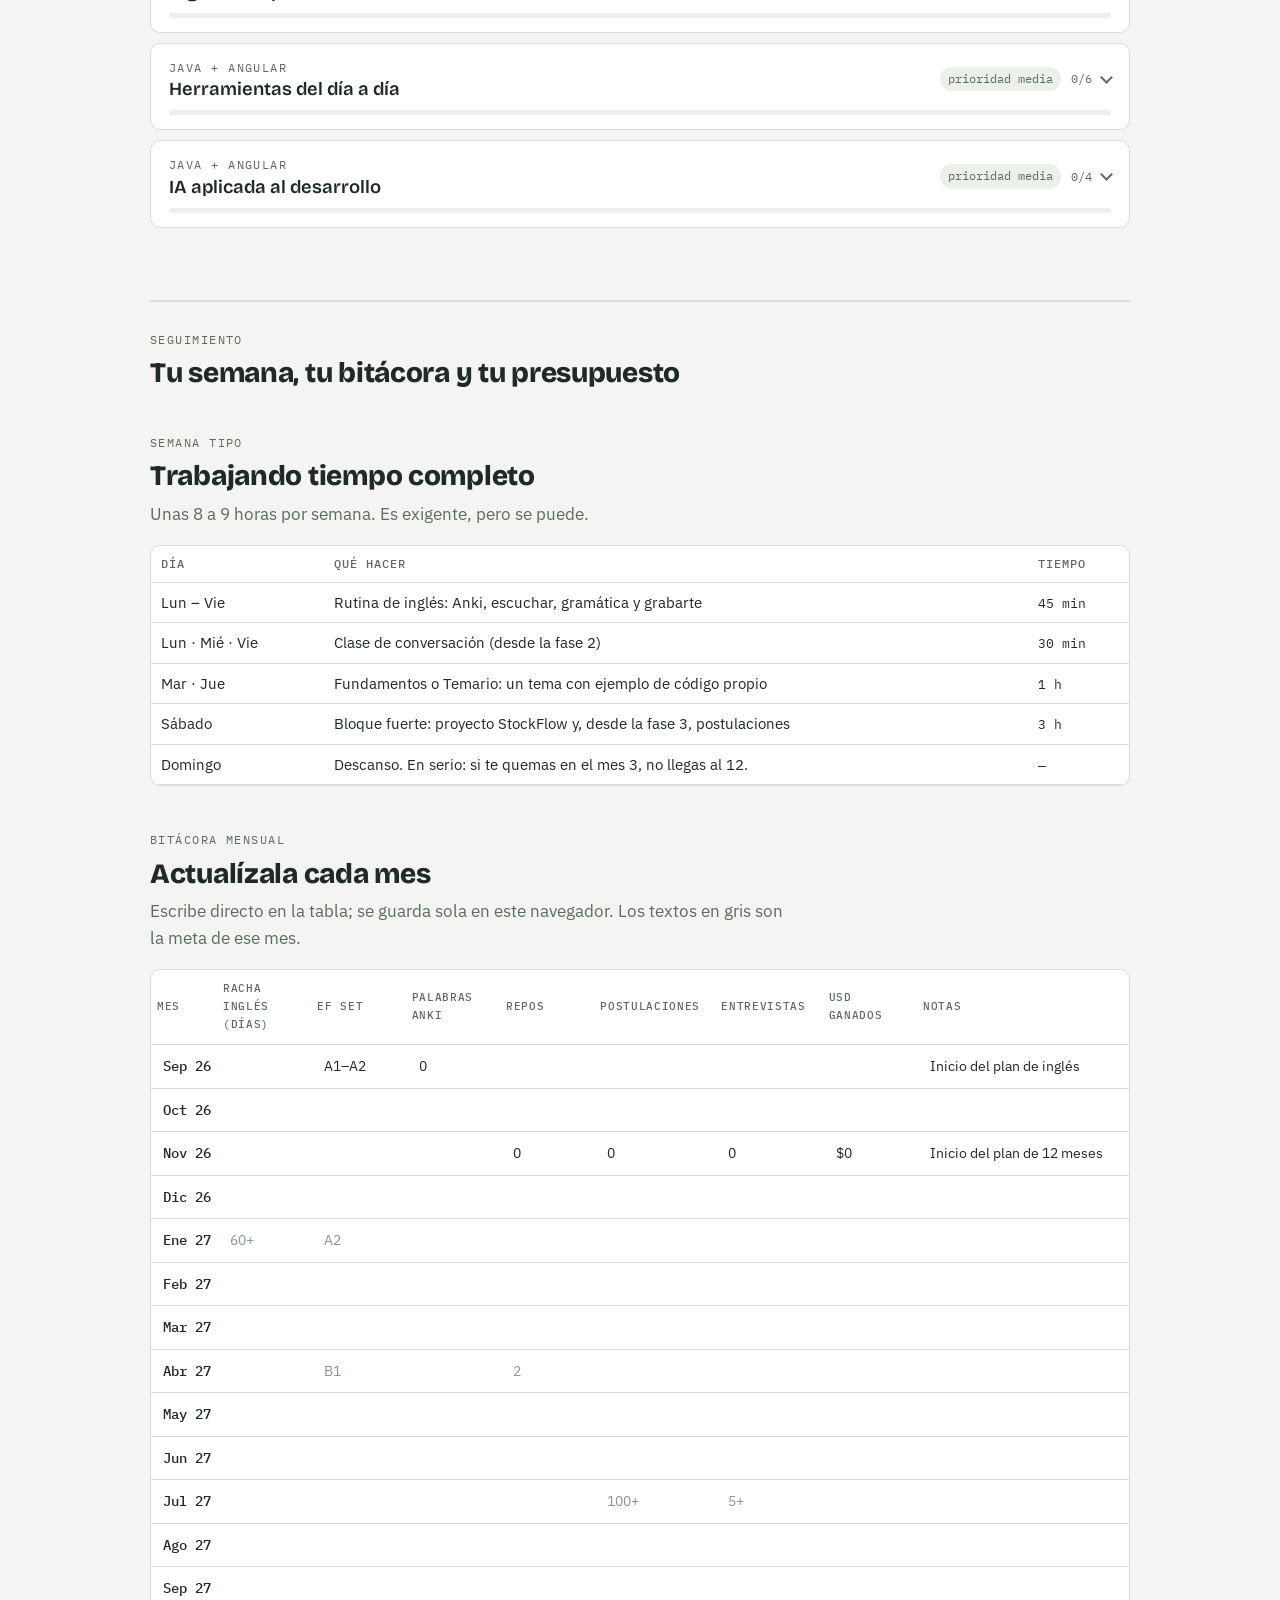
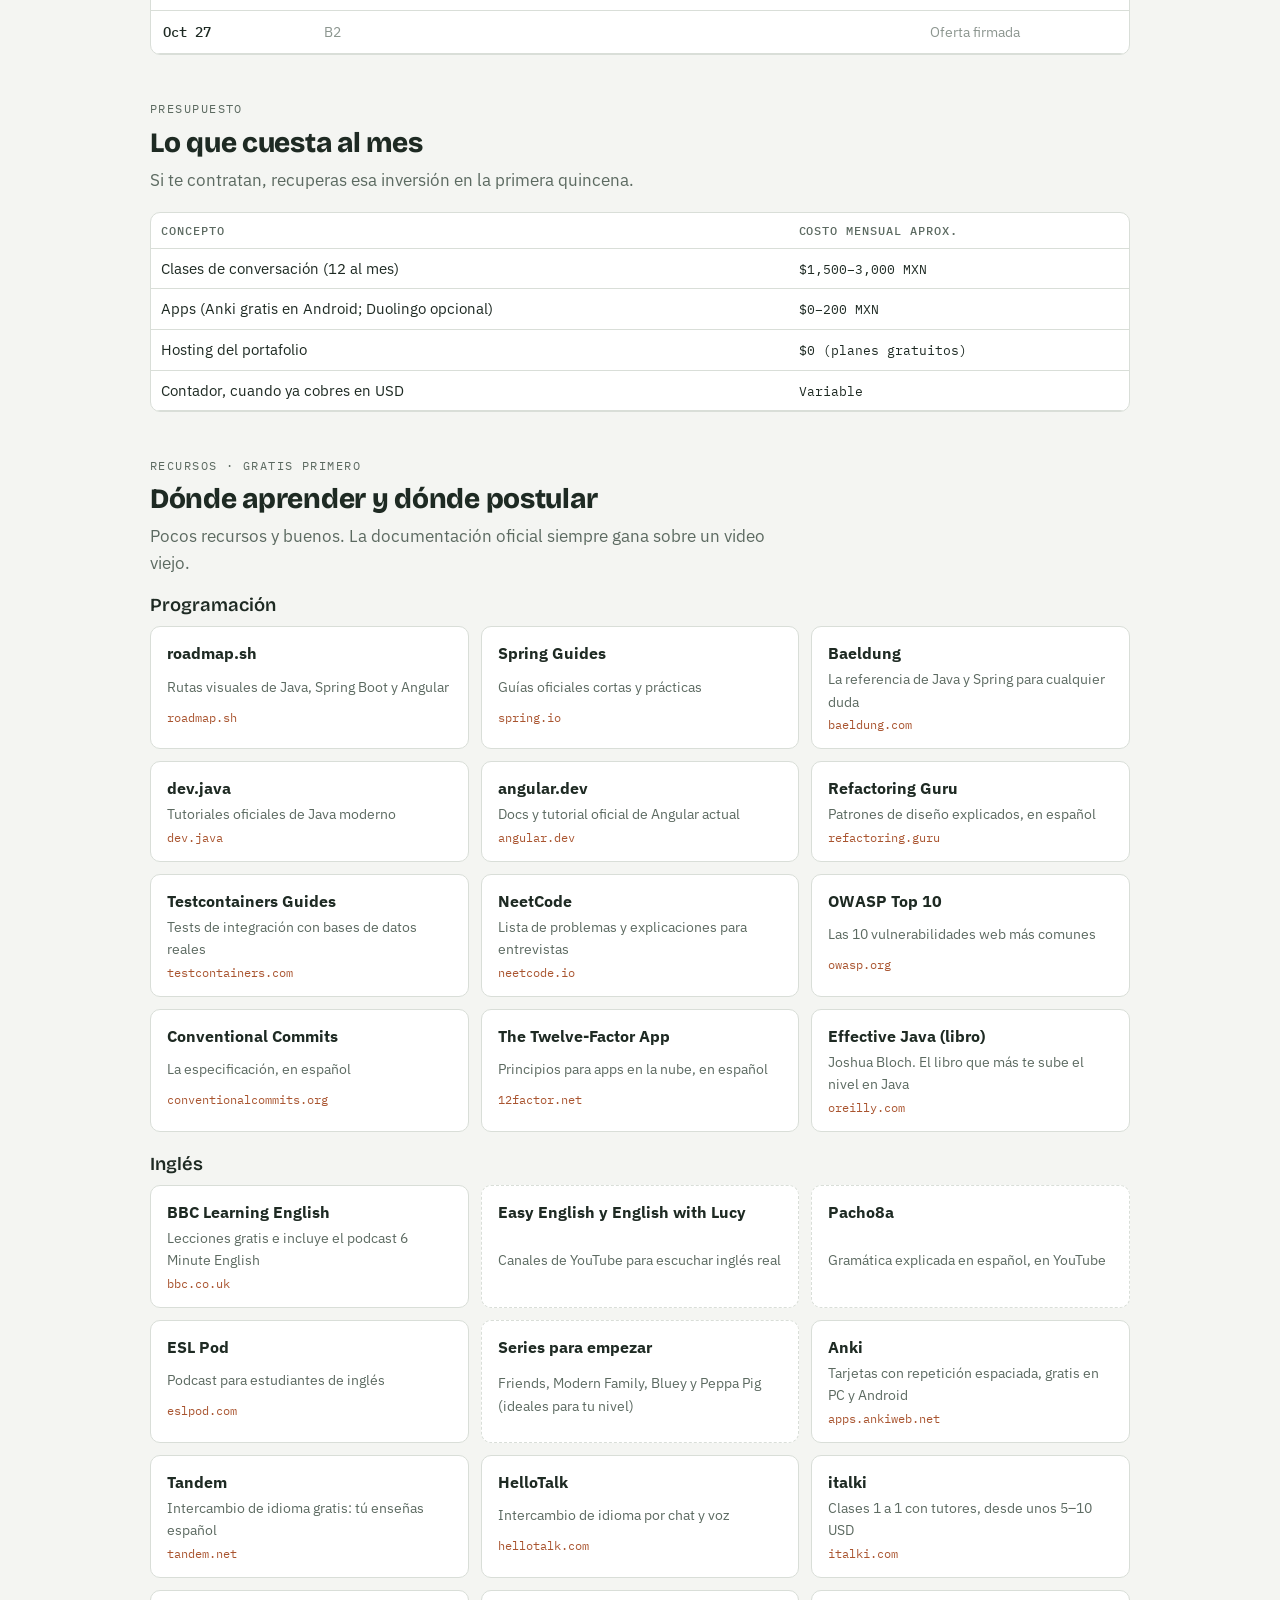
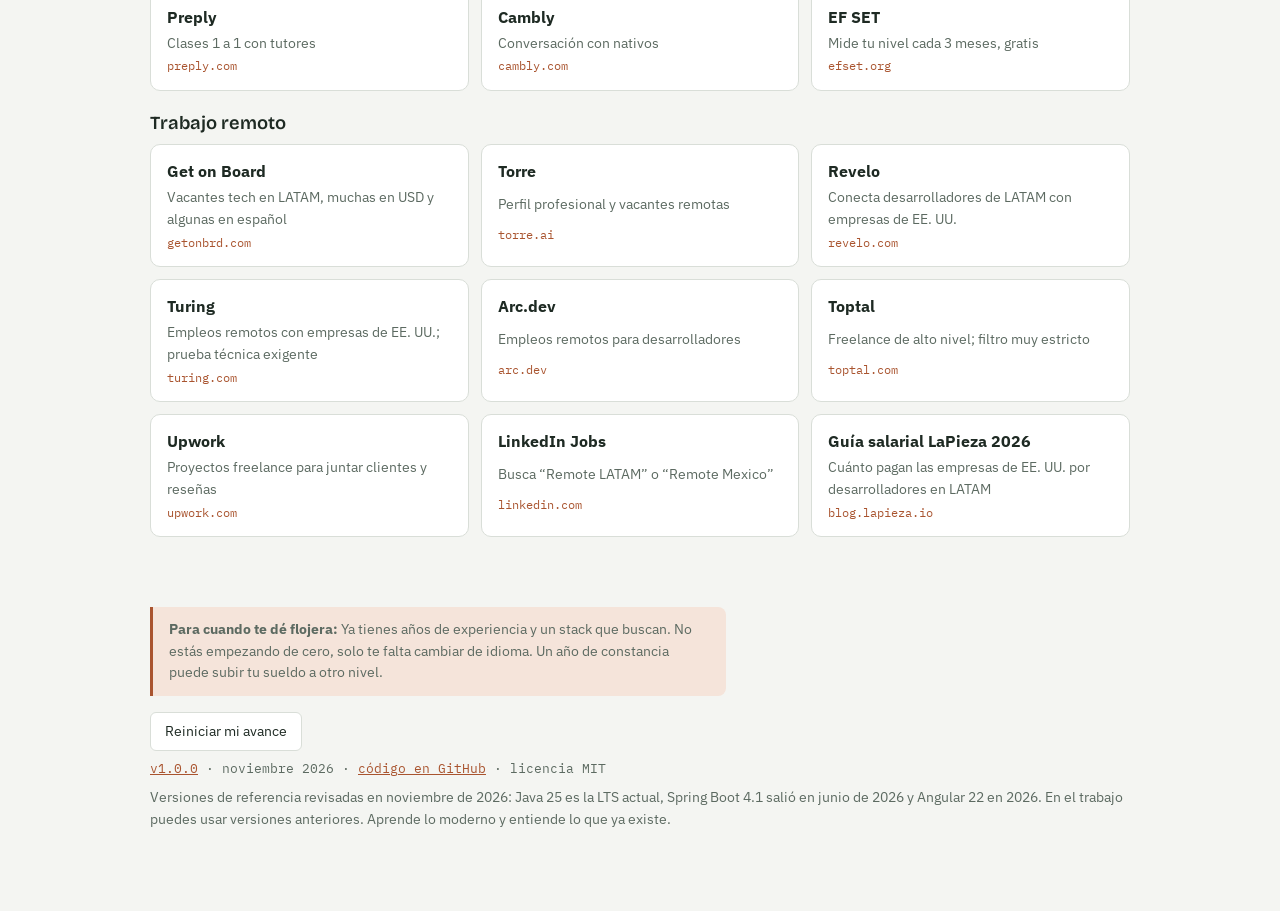
==== commit 0259d5e3: "style: new stair logo with sage and terracotta palette" ====
--- a/index.html
+++ b/index.html
@@ -5,6 +5,24 @@
 <meta name="viewport" content="width=device-width, initial-scale=1, viewport-fit=cover">
 <meta name="description" content="Fundamentos de programación, checklist de revisión, estándares profesionales y un plan de 12 meses: inglés, portafolio y trabajo remoto.">
 <title>Stack the Skills</title>
+<meta name="theme-color" content="#F4F5F2" media="(prefers-color-scheme: light)">
+<meta name="theme-color" content="#121714" media="(prefers-color-scheme: dark)">
+<link rel="icon" href="img/favicon.svg" type="image/svg+xml">
+<link rel="apple-touch-icon" href="img/apple-touch-icon.png">
+<link rel="canonical" href="https://bernardo-qg.github.io/stack-the-skills/">
+
+<!-- Vista previa al compartir el link (WhatsApp, LinkedIn, Slack…) -->
+<meta property="og:type" content="website">
+<meta property="og:locale" content="es_MX">
+<meta property="og:site_name" content="Stack the Skills">
+<meta property="og:title" content="Stack the Skills">
+<meta property="og:description" content="Fundamentos, checklist y estándares para programar mejor en cualquier lenguaje, y un plan de 12 meses para crecer como desarrollador.">
+<meta property="og:url" content="https://bernardo-qg.github.io/stack-the-skills/">
+<meta property="og:image" content="https://bernardo-qg.github.io/stack-the-skills/img/og-image.png">
+<meta property="og:image:width" content="1200">
+<meta property="og:image:height" content="630">
+<meta property="og:image:alt" content="Stack the Skills: fundamentos, checklist y estándares">
+<meta name="twitter:card" content="summary_large_image">
 <link rel="preconnect" href="https://fonts.googleapis.com">
 <link rel="stylesheet" href="https://fonts.googleapis.com/css2?family=Bricolage+Grotesque:opsz,wght@12..96,600;12..96,800&family=IBM+Plex+Sans:wght@400;500;600&family=IBM+Plex+Mono:wght@400;500&display=swap">
 <link rel="stylesheet" href="css/styles.css">
@@ -192,6 +210,7 @@
 <footer>
   <blockquote class="goal-quote" id="reminder"></blockquote>
   <div class="reset" id="resetBox"></div>
+  <p class="version"><a href="https://github.com/Bernardo-QG/stack-the-skills/blob/main/CHANGELOG.md" target="_blank" rel="noopener">v1.0.0</a> · noviembre 2026 · <a href="https://github.com/Bernardo-QG/stack-the-skills" target="_blank" rel="noopener">código en GitHub</a> · licencia MIT</p>
   <p>Versiones de referencia revisadas en noviembre de 2026: Java 25 es la LTS actual, Spring Boot 4.1 salió en junio de 2026 y Angular 22 en 2026. En el trabajo puedes usar versiones anteriores. Aprende lo moderno y entiende lo que ya existe.</p>
 </footer>
 
--- a/css/styles.css
+++ b/css/styles.css
@@ -1,17 +1,17 @@
 /* Layout: plano de obra — una columna de lectura, línea de tiempo numerada para las capas, rejilla de fichas para el temario */
 :root{
-  --bg:#F3F4F6; --surface:#FFFFFF; --ink:#16202C; --muted:#5B6573; --line:#D9DDE3;
-  --accent:#B4441C; --accent-soft:#F6E3DA; --ok:#1F7A4D; --ok-soft:#DDF1E6; --code:#EEF0F3;
+  --bg:#F4F5F2; --surface:#FFFFFF; --ink:#1E2A23; --muted:#5C6A61; --line:#D9DED8;
+  --accent:#A9542F; --accent-soft:#F5E4DA; --ok:#3F7A57; --ok-soft:#E0EDE4; --code:#EDEFEB;
   --f-display:"Bricolage Grotesque", "Segoe UI", system-ui, sans-serif;
   --f-body:"IBM Plex Sans", "Segoe UI", system-ui, sans-serif;
   --f-mono:"IBM Plex Mono", ui-monospace, "Cascadia Code", Consolas, monospace;
 }
 @media (prefers-color-scheme: dark){:root:not([data-theme="light"]){
-  --bg:#11161D; --surface:#19202A; --ink:#E7EAEE; --muted:#9AA4B1; --line:#2B3442;
-  --accent:#F08A5D; --accent-soft:#3A2419; --ok:#5CC98F; --ok-soft:#173326; --code:#212A36; color-scheme:dark}}
+  --bg:#121714; --surface:#1A211C; --ink:#E6EBE7; --muted:#9AA79E; --line:#2C362F;
+  --accent:#E8865B; --accent-soft:#3A2519; --ok:#7FC49A; --ok-soft:#1B3325; --code:#222B25; color-scheme:dark}}
 :root[data-theme="dark"]{
-  --bg:#11161D; --surface:#19202A; --ink:#E7EAEE; --muted:#9AA4B1; --line:#2B3442;
-  --accent:#F08A5D; --accent-soft:#3A2419; --ok:#5CC98F; --ok-soft:#173326; --code:#212A36; color-scheme:dark}
+  --bg:#121714; --surface:#1A211C; --ink:#E6EBE7; --muted:#9AA79E; --line:#2C362F;
+  --accent:#E8865B; --accent-soft:#3A2519; --ok:#7FC49A; --ok-soft:#1B3325; --code:#222B25; color-scheme:dark}
 
 *{box-sizing:border-box}
 body{background:var(--bg);color:var(--ink);font-family:var(--f-body);font-size:15.5px;line-height:1.6;
@@ -180,3 +180,4 @@
 .log-in:hover{border-color:var(--line)}
 .log-in:focus{outline:none;border-color:var(--accent);background:var(--surface)}
 .log-in::placeholder{color:var(--muted);opacity:.7}
+.version{font-family:var(--f-mono);font-size:.8rem}
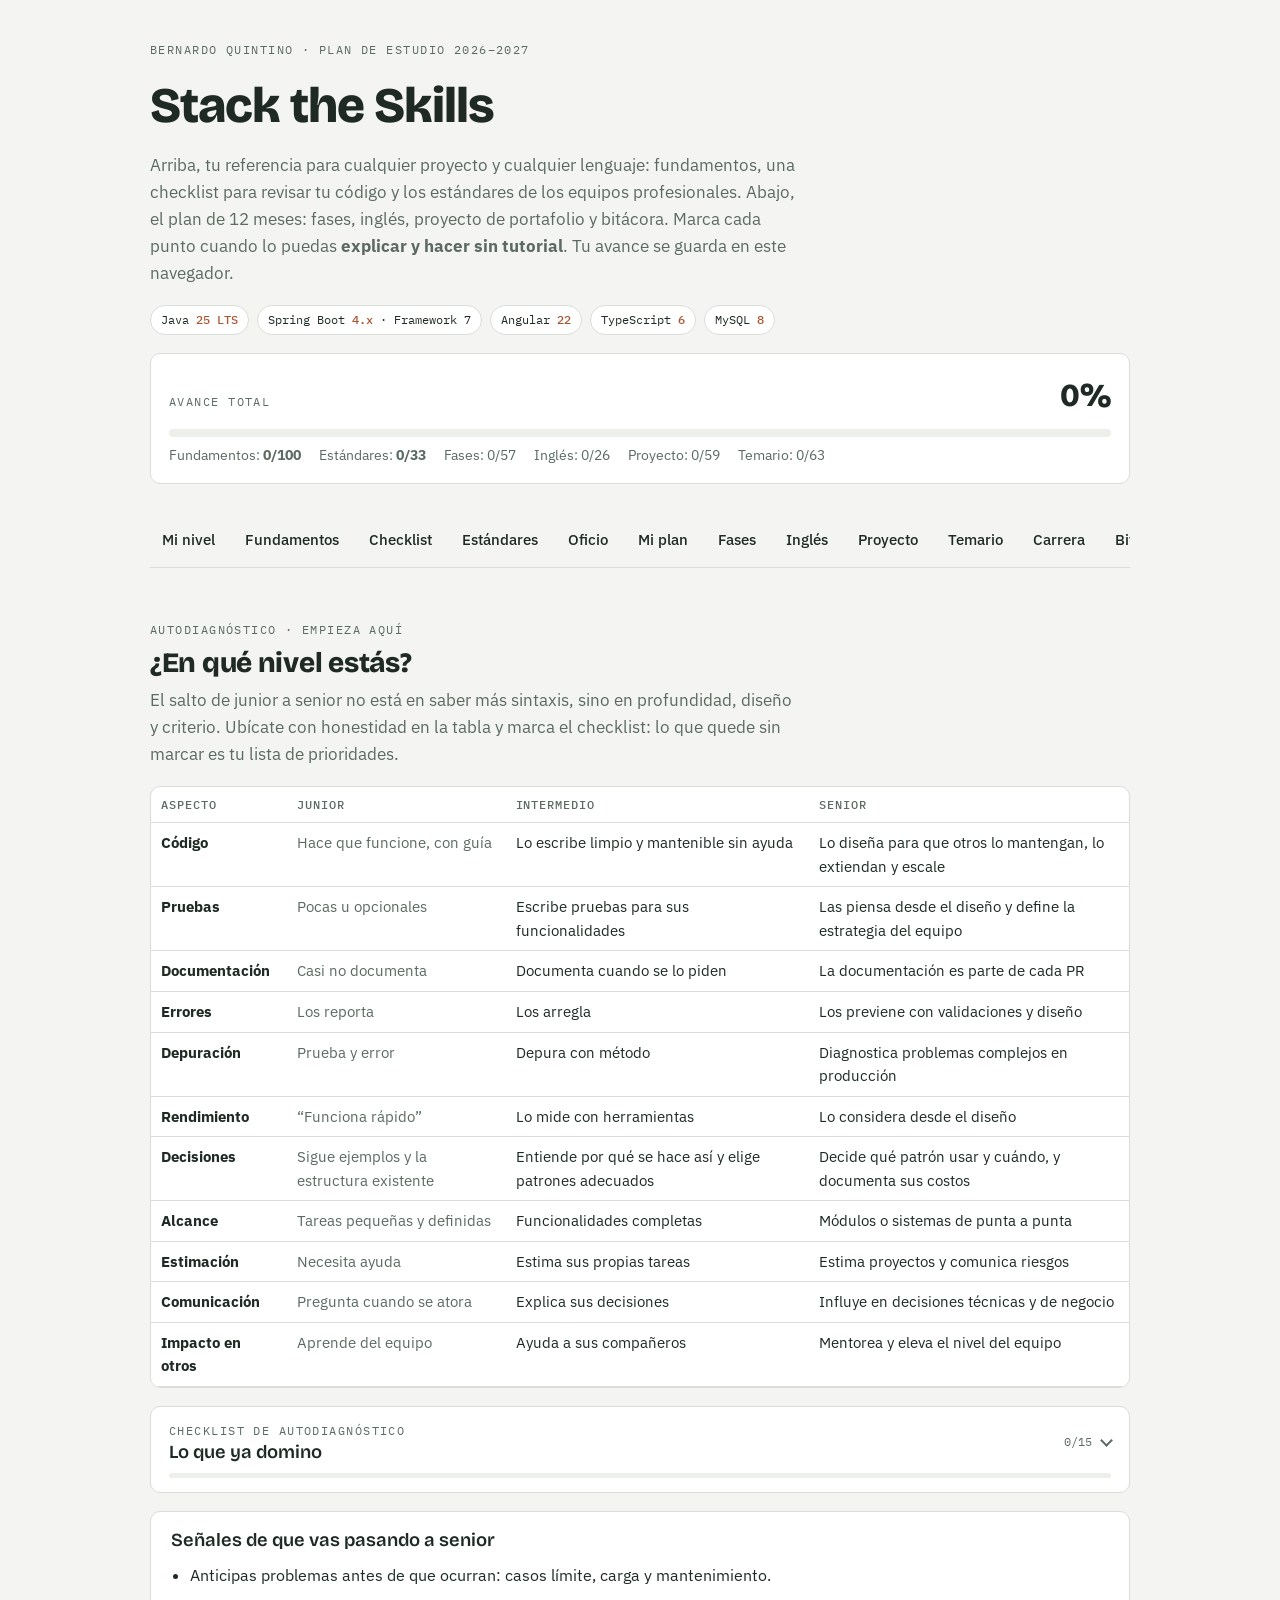
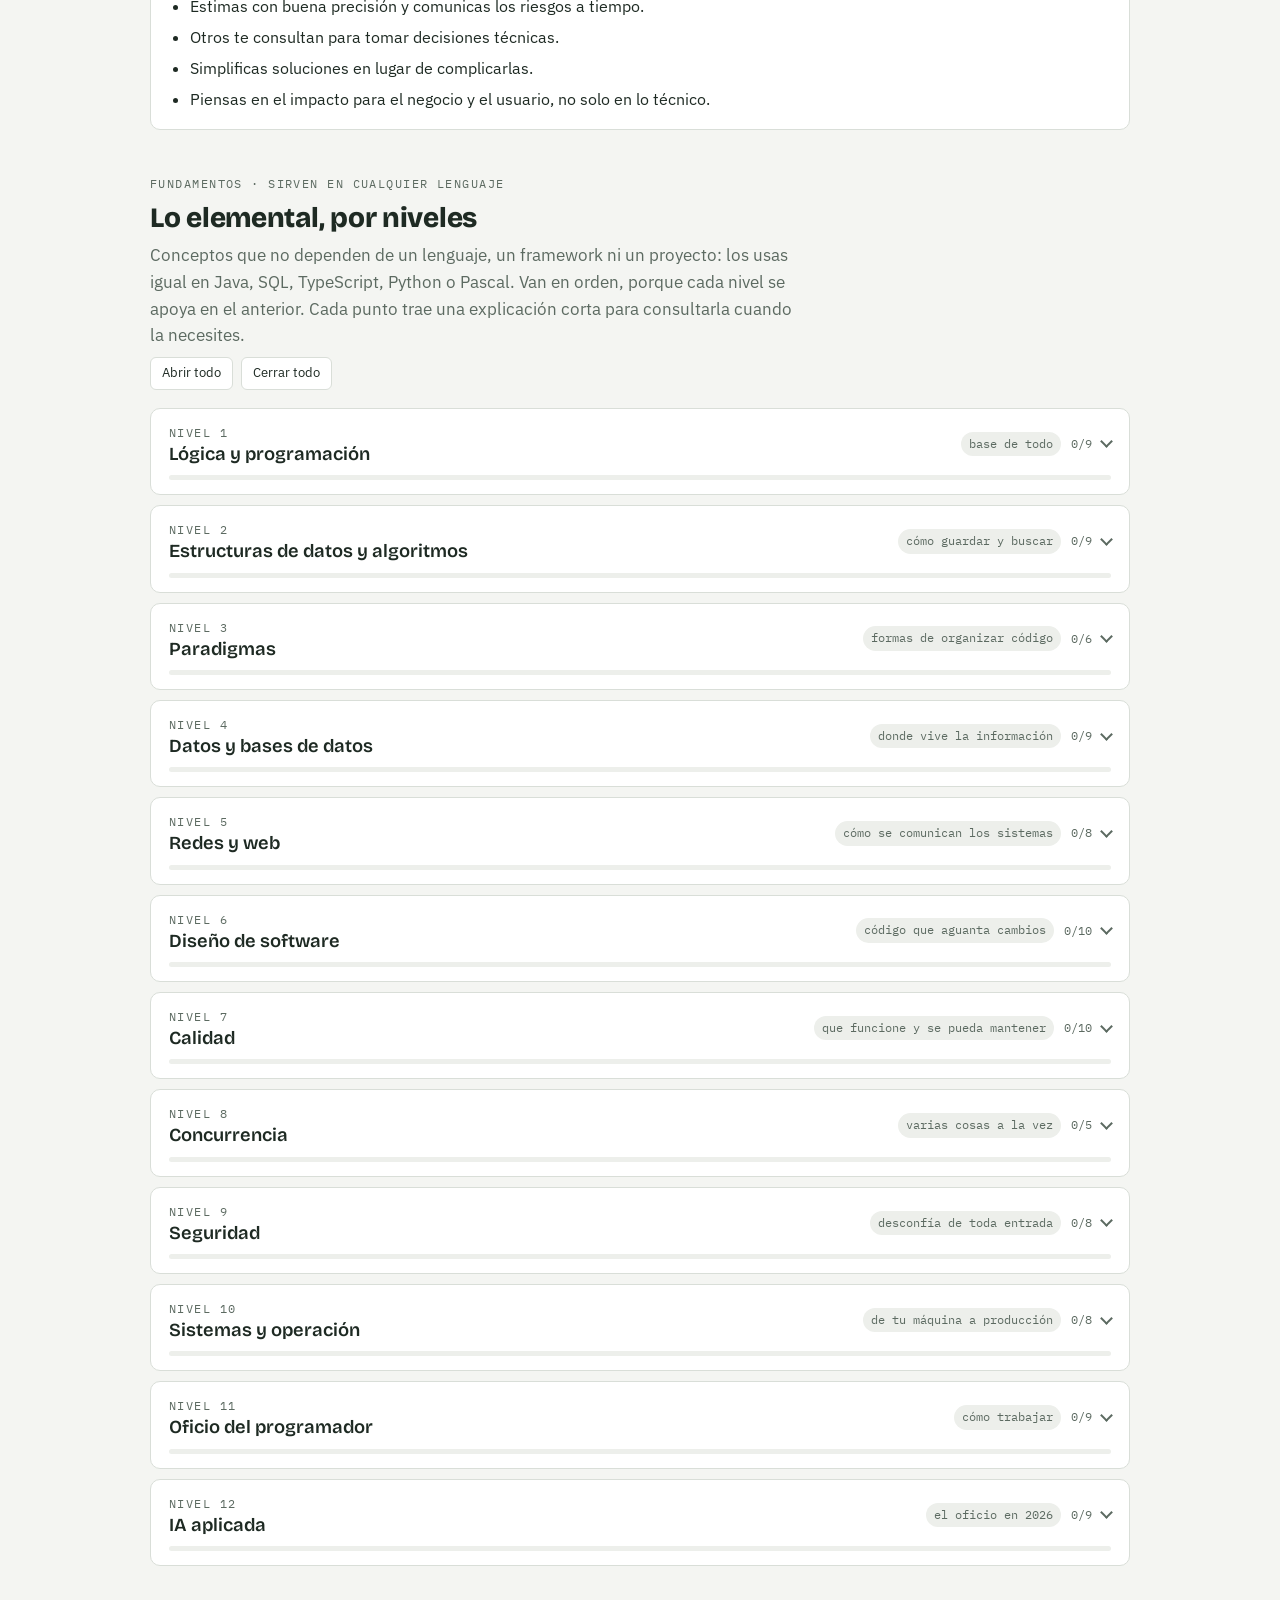
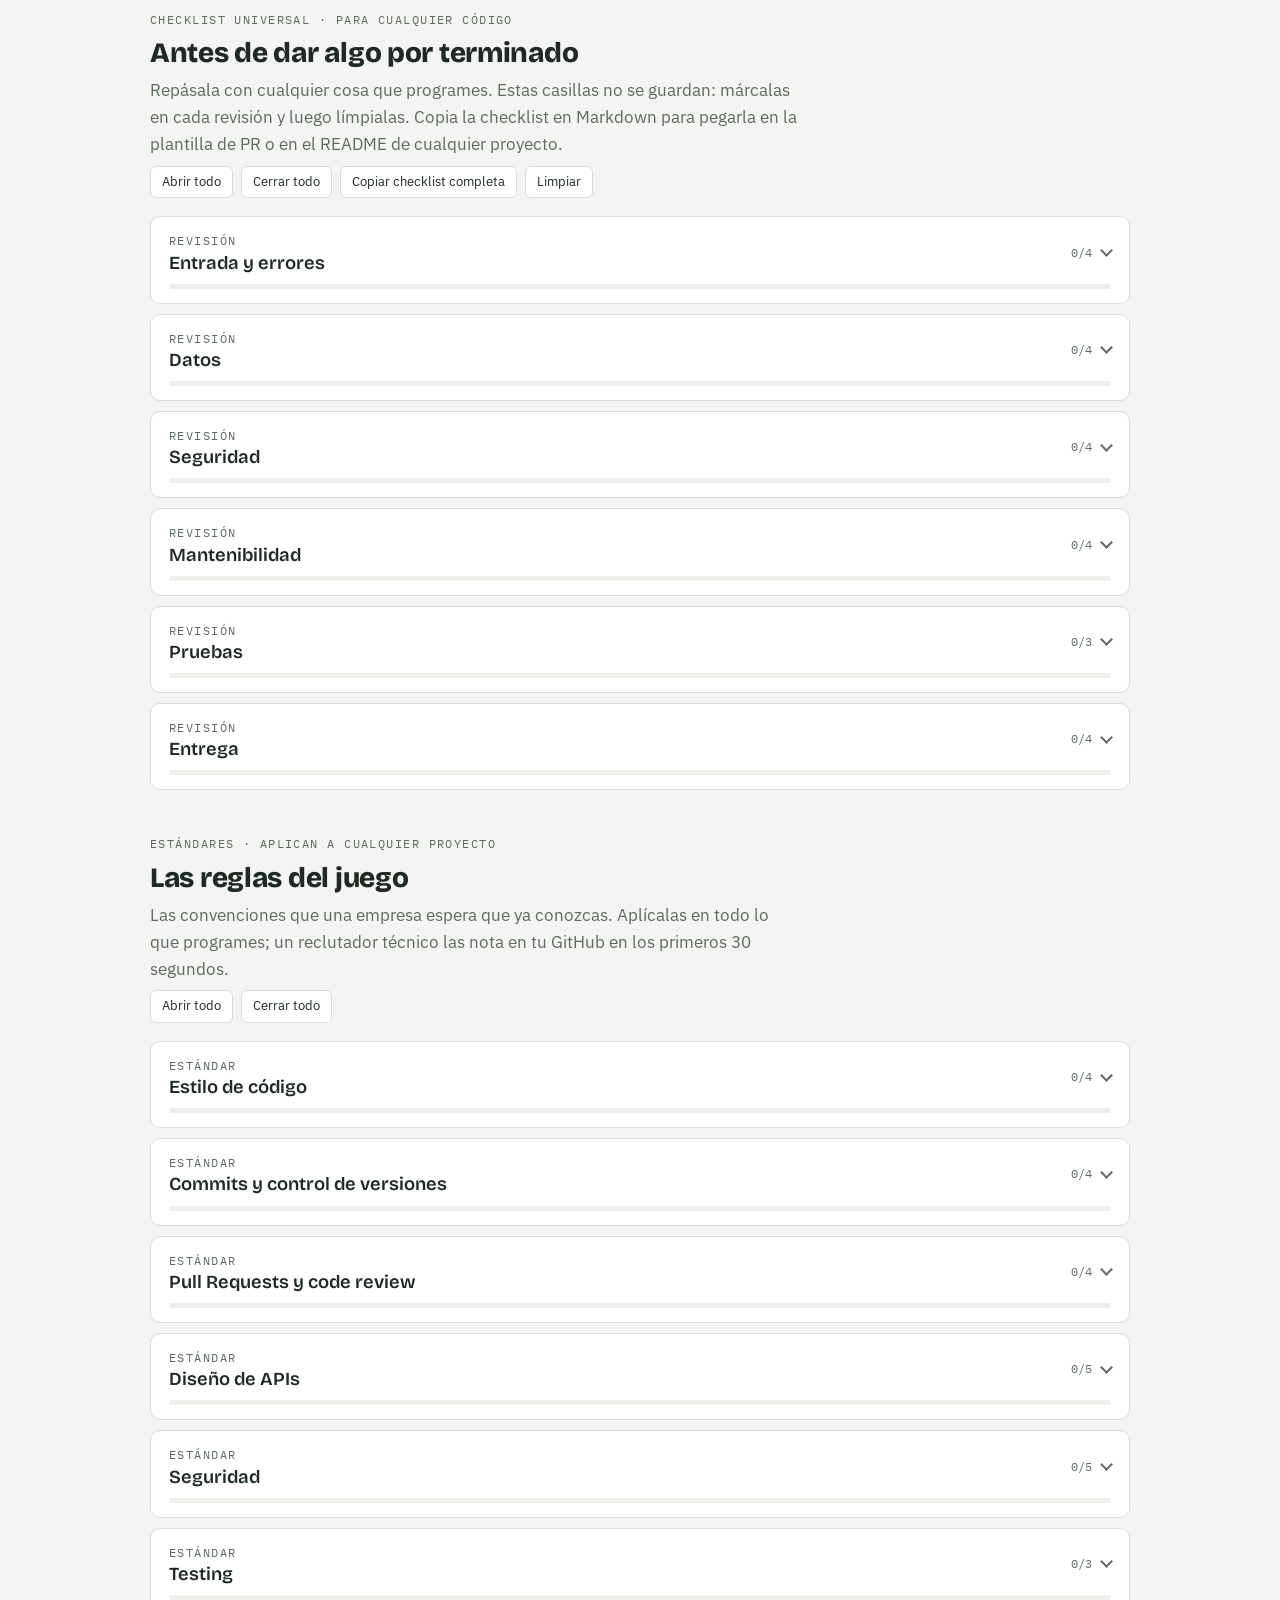
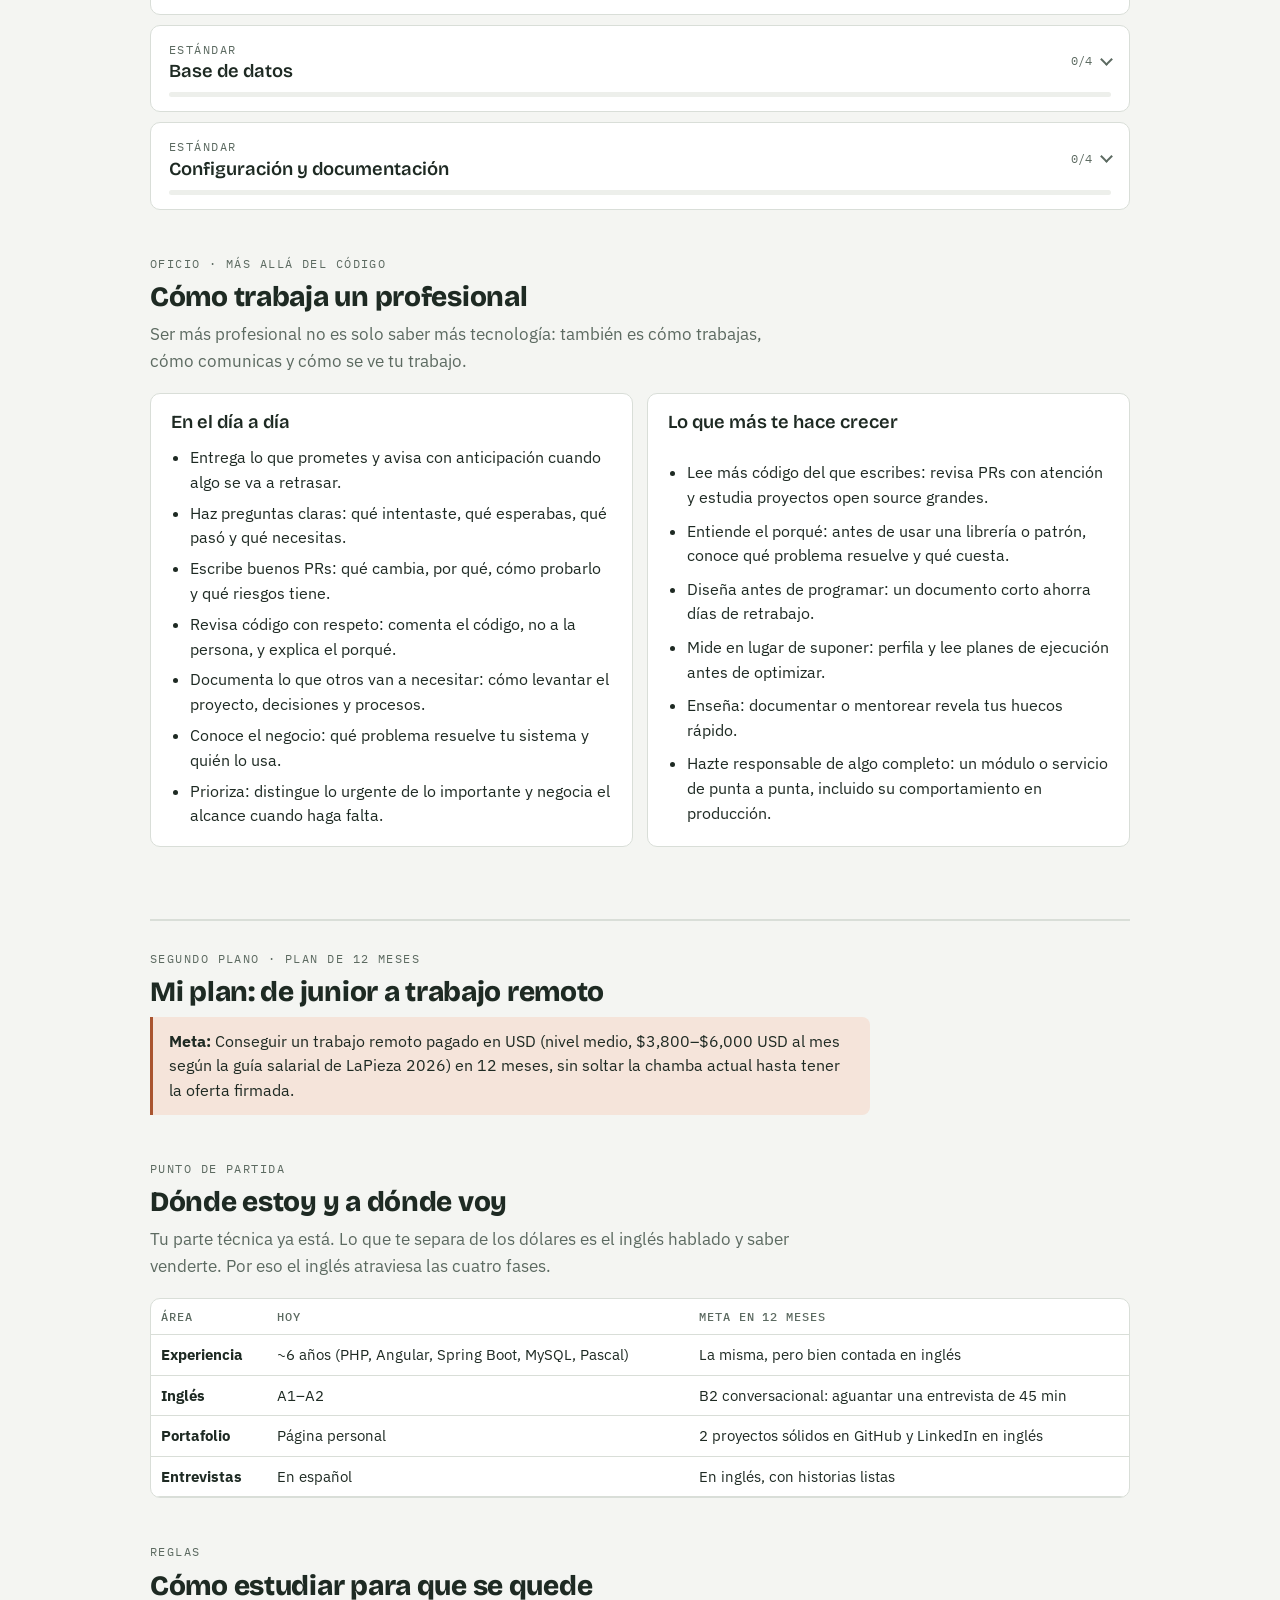
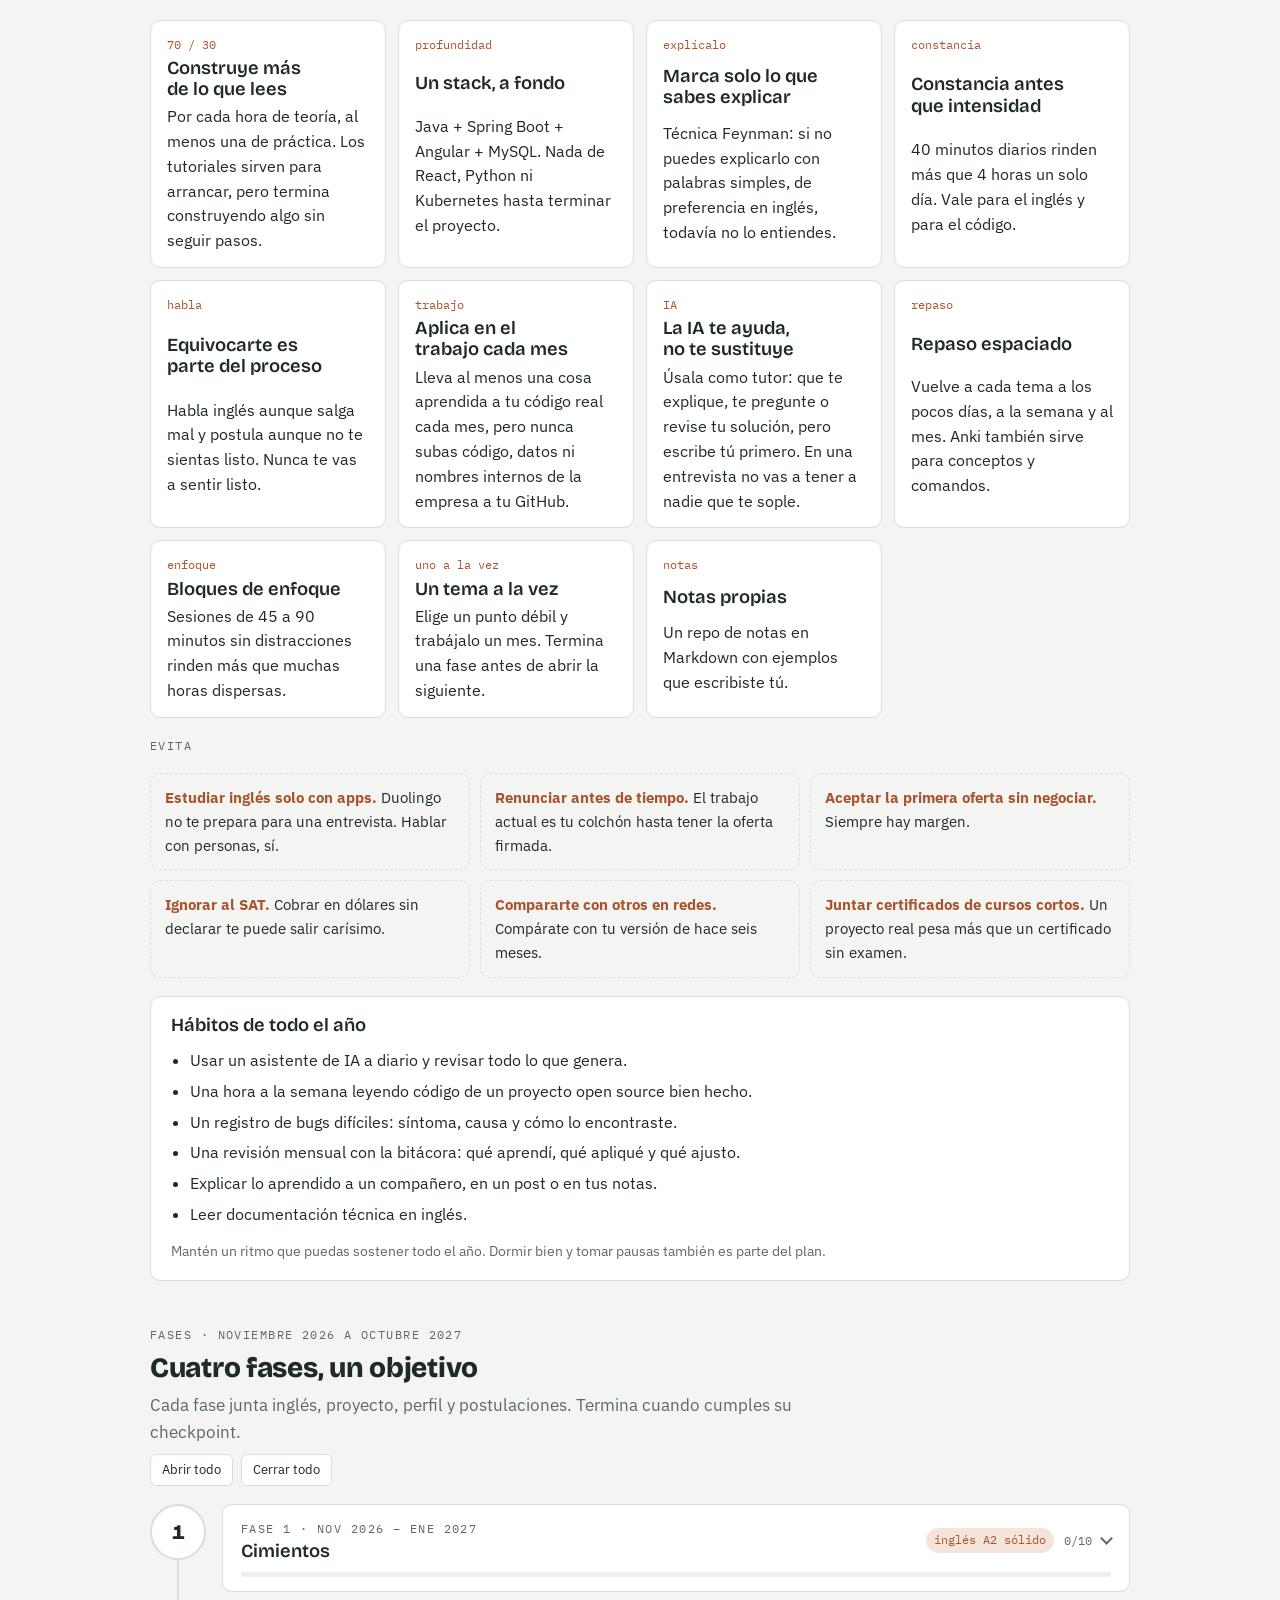
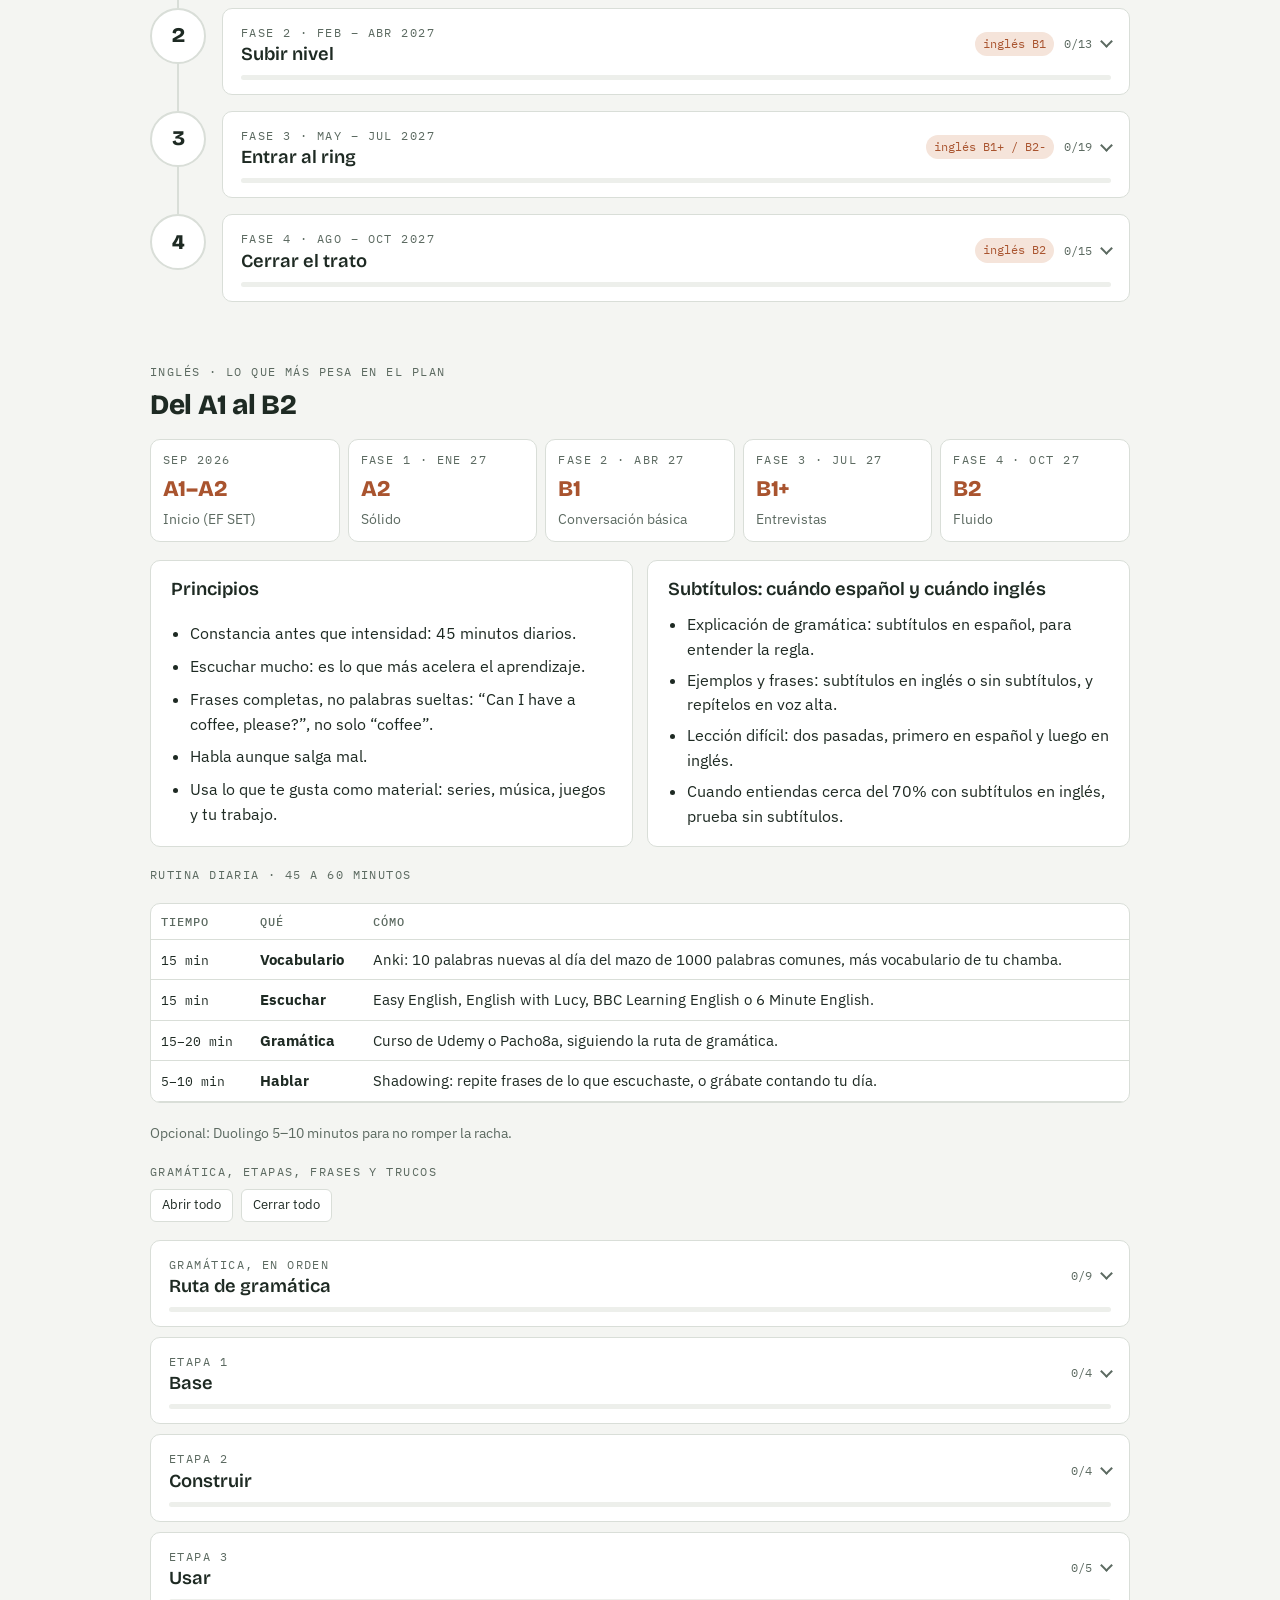
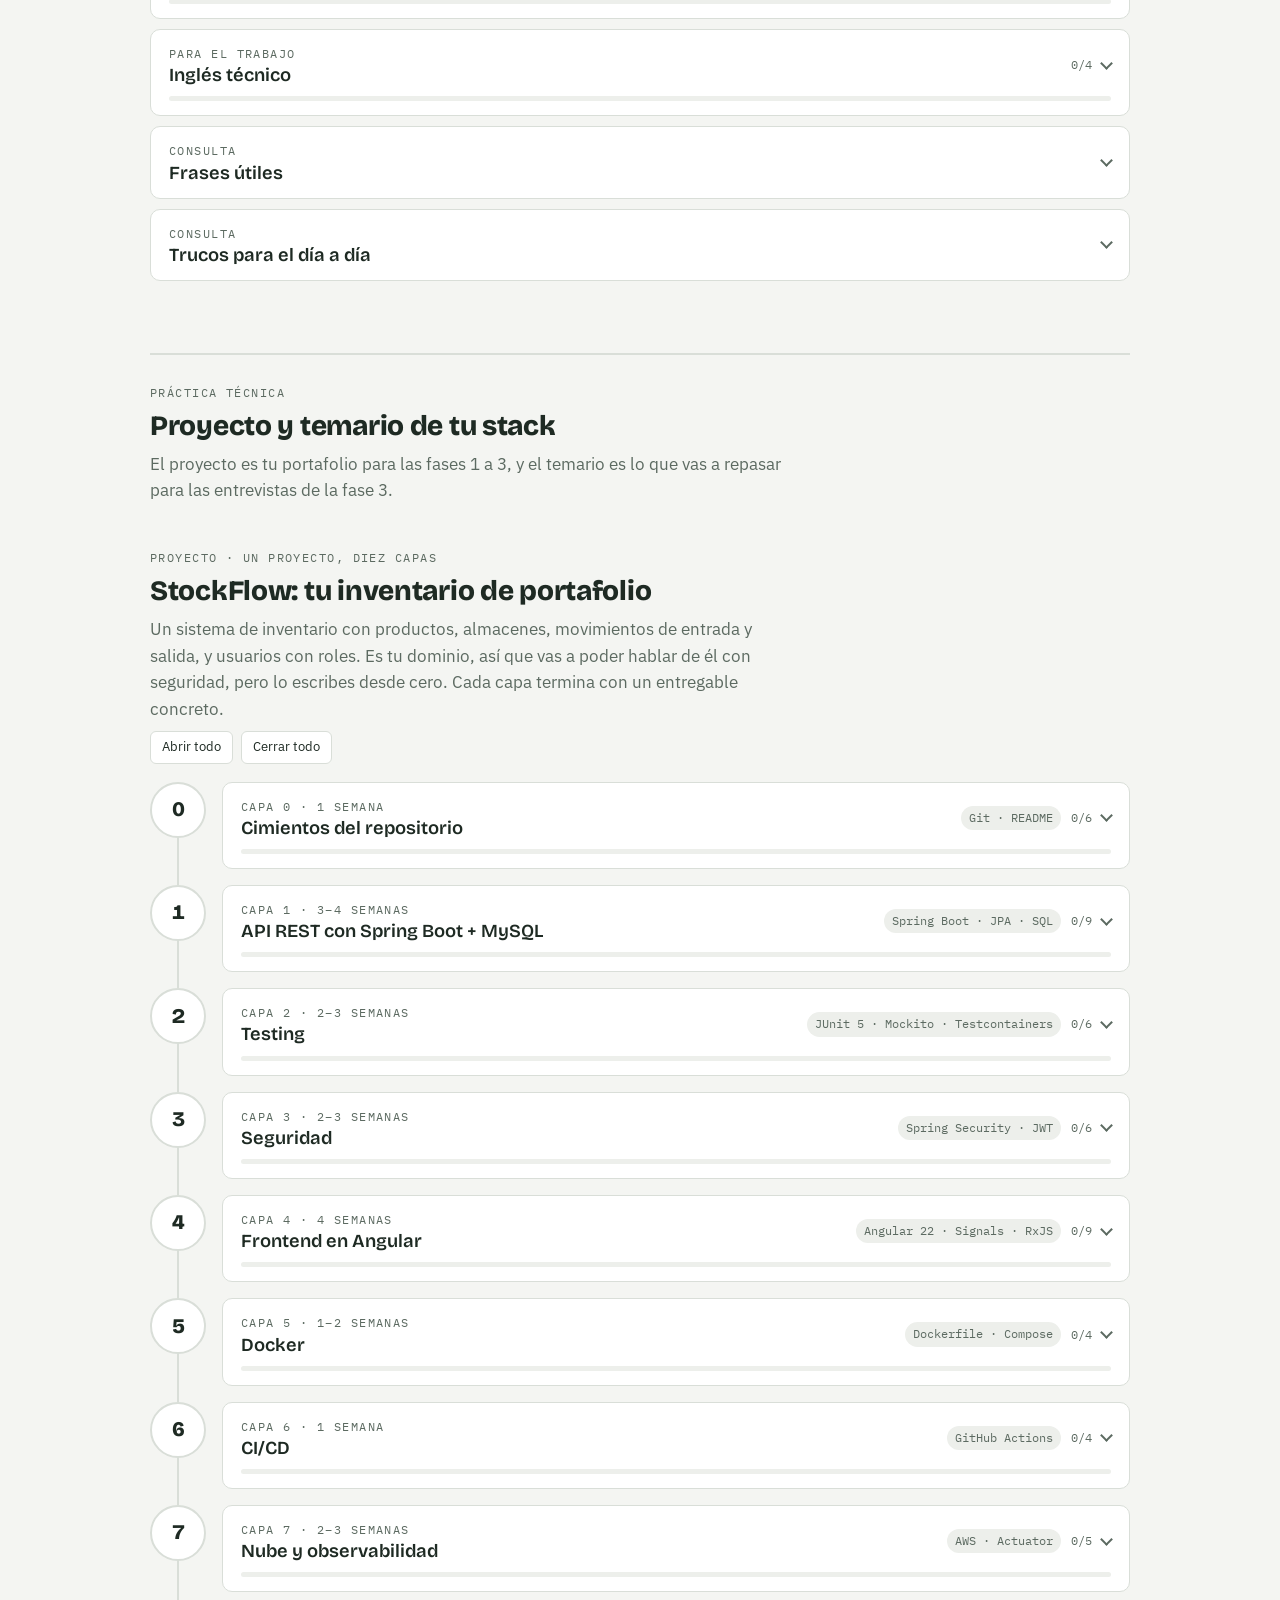
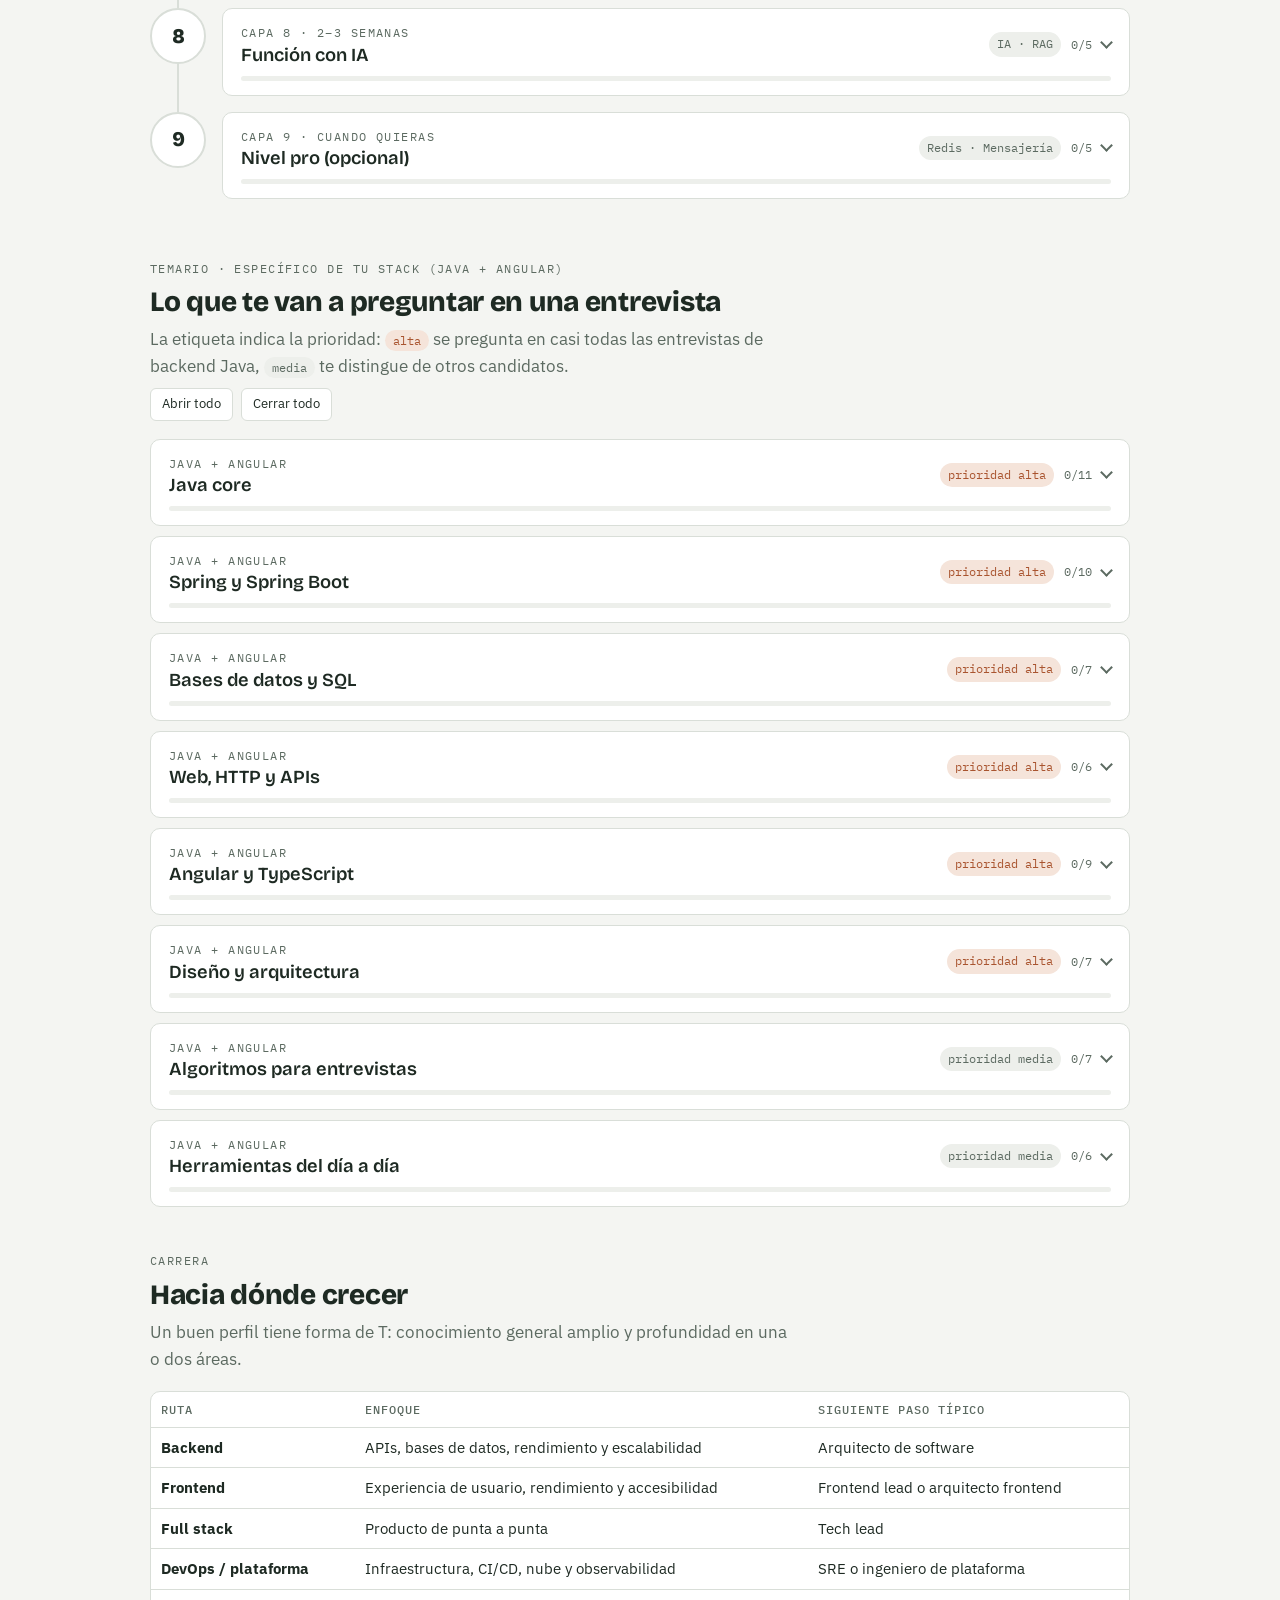
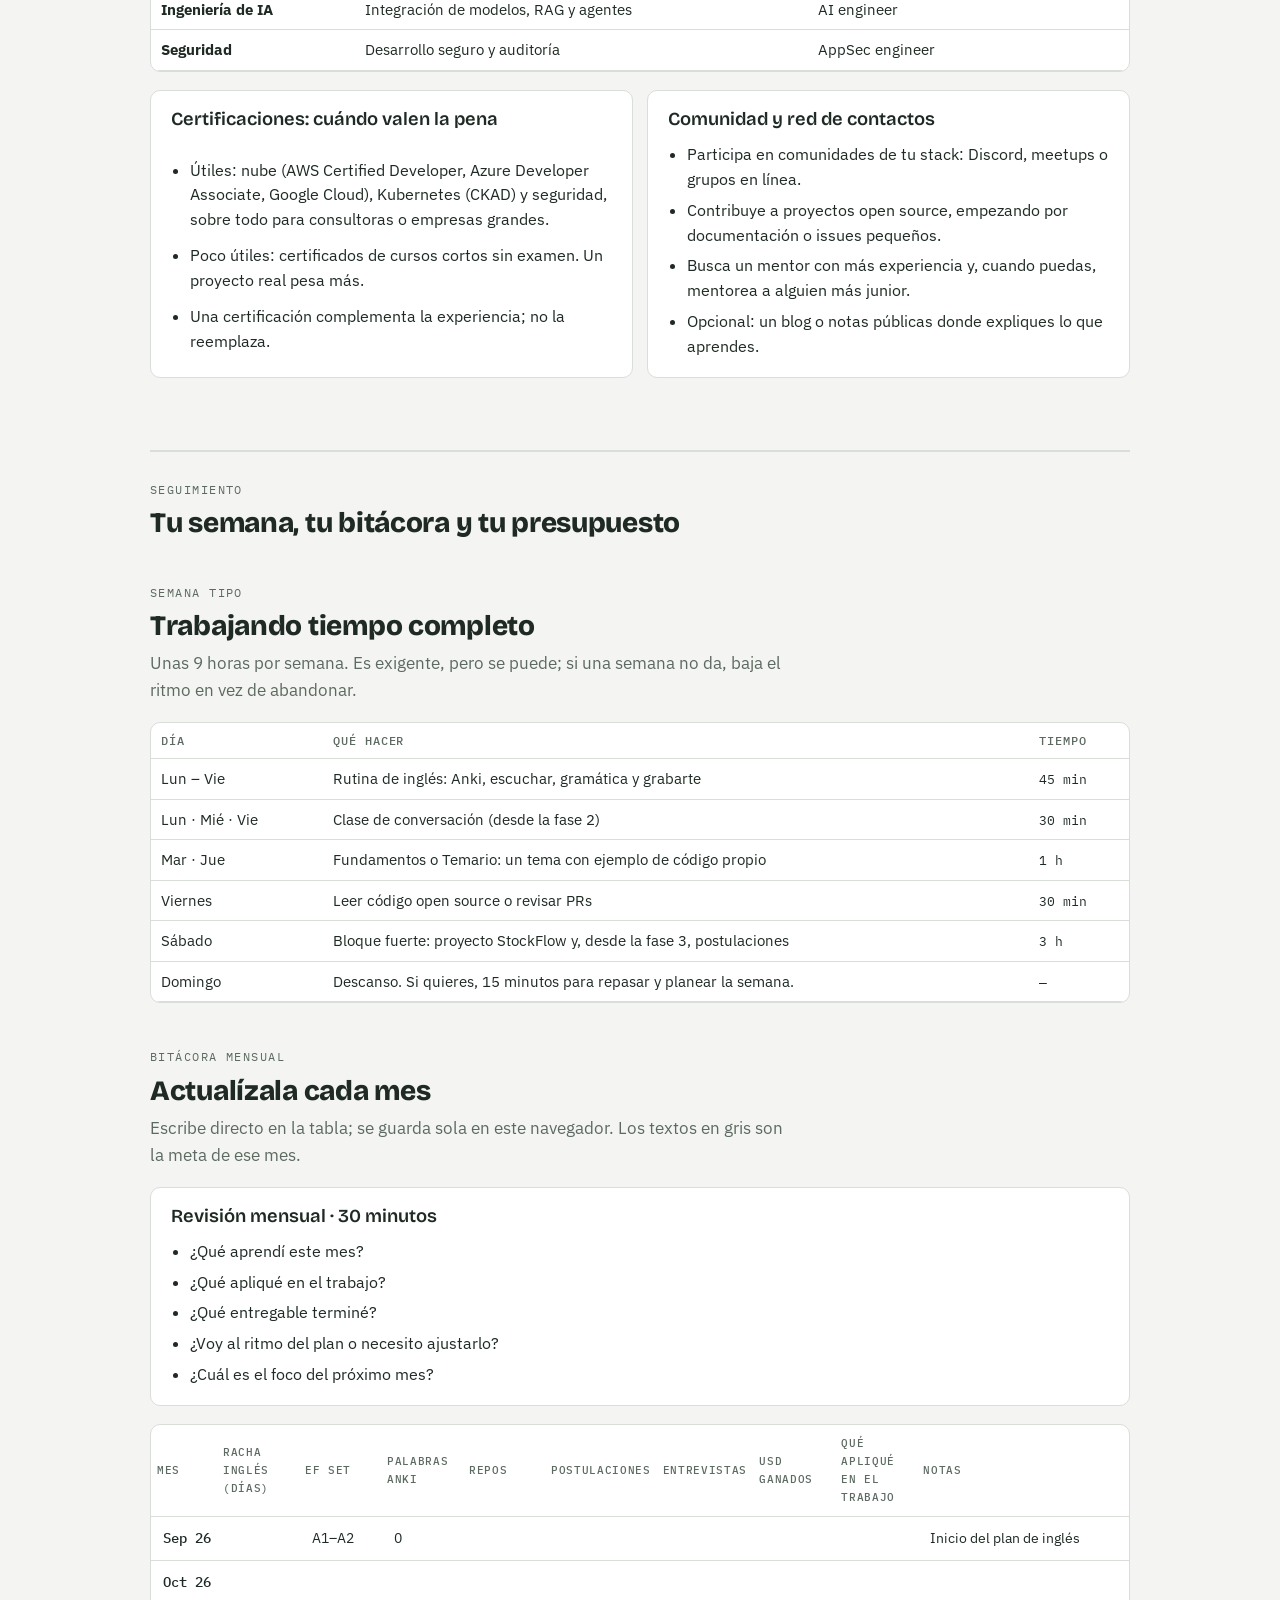
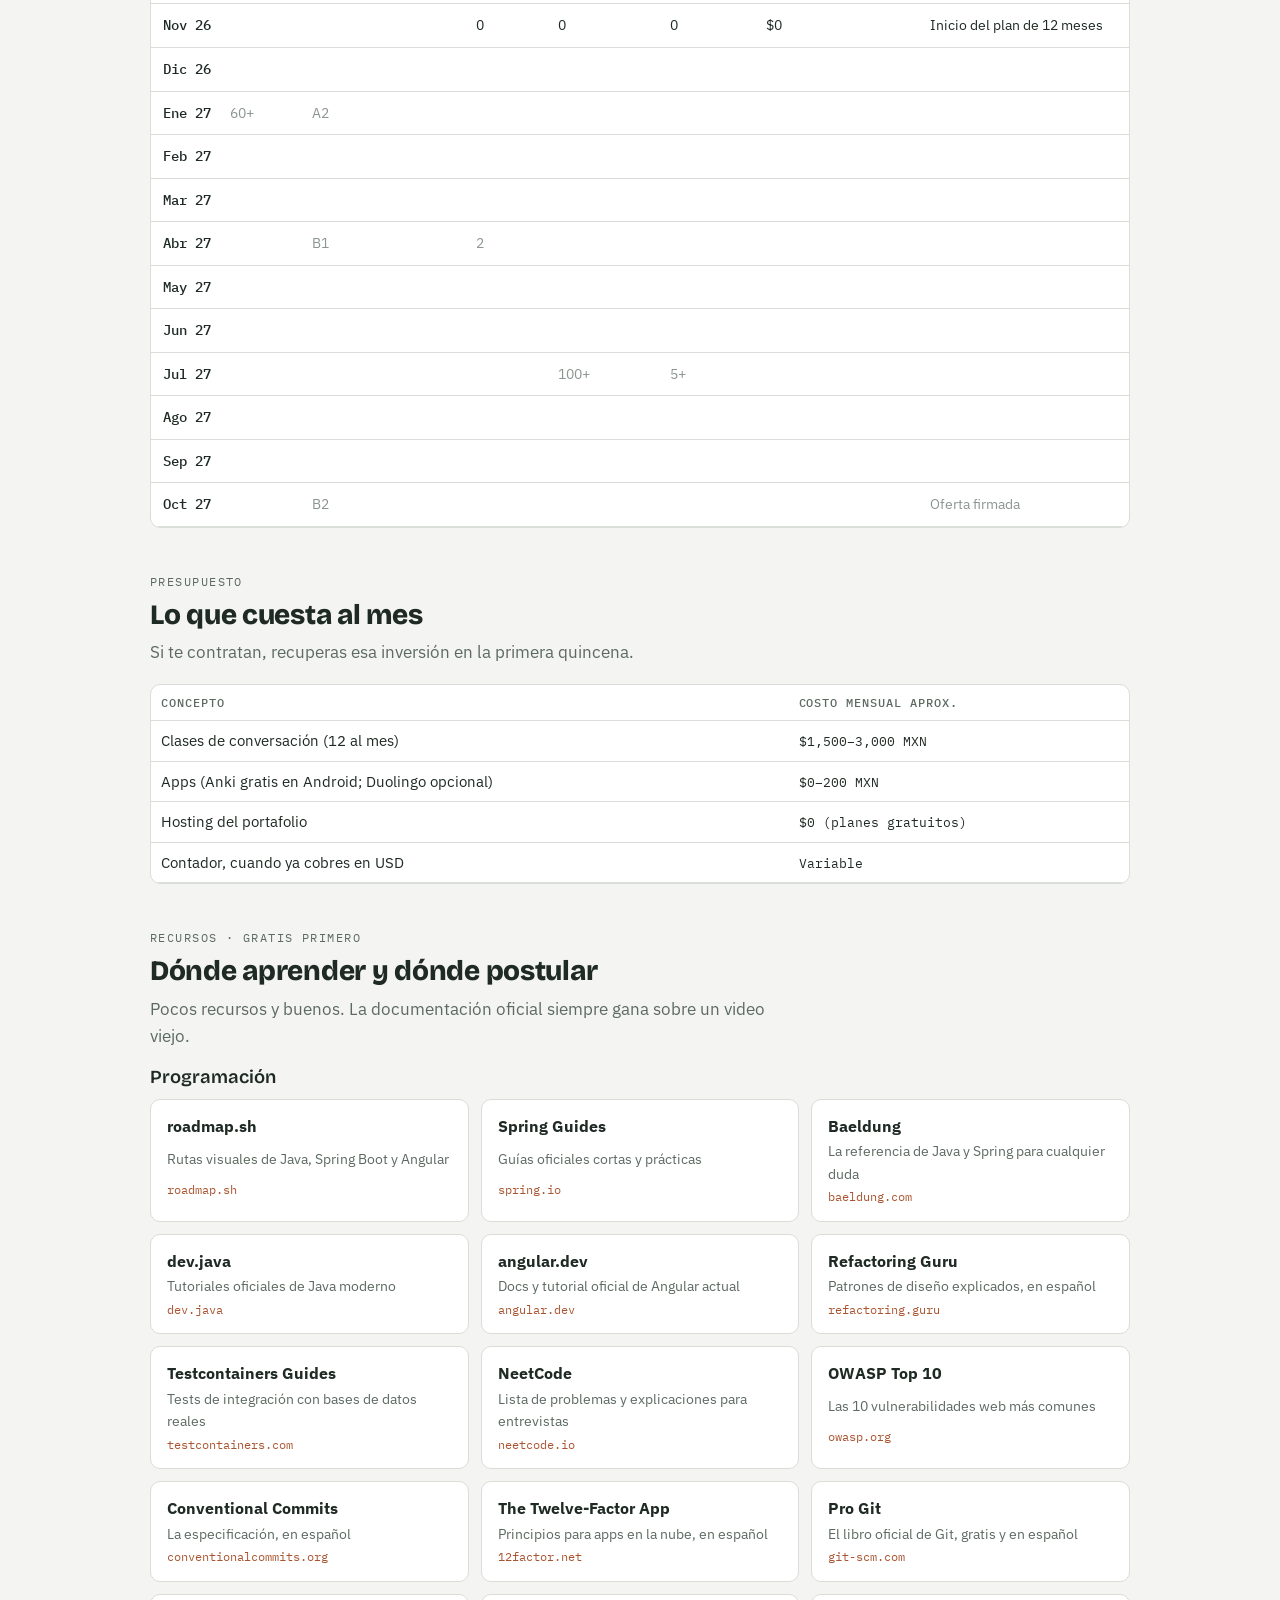
==== commit baa12855: "feat: merge growth guide and senior comparison into the page" ====
--- a/index.html
+++ b/index.html
@@ -25,8 +25,8 @@
 <meta name="twitter:card" content="summary_large_image">
 <link rel="preconnect" href="https://fonts.googleapis.com">
 <link rel="stylesheet" href="https://fonts.googleapis.com/css2?family=Bricolage+Grotesque:opsz,wght@12..96,600;12..96,800&family=IBM+Plex+Sans:wght@400;500;600&family=IBM+Plex+Mono:wght@400;500&display=swap">
-<link rel="stylesheet" href="css/styles.css">
-<script src="js/app.js" defer></script>
+<link rel="stylesheet" href="css/styles.css?v=1.1.0">
+<script src="js/app.js?v=1.1.0" defer></script>
 </head>
 <body>
 <div class="wrap">
@@ -50,19 +50,33 @@
 </header>
 
 <nav aria-label="Secciones"><ul>
+  <li><a href="#nivel">Mi nivel</a></li>
   <li><a href="#fundamentos">Fundamentos</a></li>
   <li><a href="#checklist">Checklist</a></li>
   <li><a href="#estandares">Estándares</a></li>
+  <li><a href="#oficio">Oficio</a></li>
   <li><a href="#plan">Mi plan</a></li>
   <li><a href="#fases">Fases</a></li>
   <li><a href="#ingles">Inglés</a></li>
   <li><a href="#roadmap">Proyecto</a></li>
   <li><a href="#temario">Temario</a></li>
+  <li><a href="#carrera">Carrera</a></li>
   <li><a href="#bitacora">Bitácora</a></li>
   <li><a href="#recursos">Recursos</a></li>
 </ul></nav>
 
 <!-- ================= PRIMER PLANO ================= -->
+
+<section id="nivel">
+  <div class="sec-head">
+    <span class="eyebrow">Autodiagnóstico · empieza aquí</span>
+    <h2>¿En qué nivel estás?</h2>
+    <p class="lead">El salto de junior a senior no está en saber más sintaxis, sino en profundidad, diseño y criterio. Ubícate con honestidad en la tabla y marca el checklist: lo que quede sin marcar es tu lista de prioridades.</p>
+  </div>
+  <div class="tablebox"><table class="week levels-table" id="matrix"></table></div>
+  <div class="stack" id="diagStack"></div>
+  <div class="card"><h3>Señales de que vas pasando a senior</h3><ul class="plain" id="signals"></ul></div>
+</section>
 
 <section id="fundamentos">
   <div class="sec-head">
@@ -94,6 +108,18 @@
   <div class="stack" id="stdStack"></div>
 </section>
 
+<section id="oficio">
+  <div class="sec-head">
+    <span class="eyebrow">Oficio · más allá del código</span>
+    <h2>Cómo trabaja un profesional</h2>
+    <p class="lead">Ser más profesional no es solo saber más tecnología: también es cómo trabajas, cómo comunicas y cómo se ve tu trabajo.</p>
+  </div>
+  <div class="two">
+    <div class="card"><h3>En el día a día</h3><ul class="plain" id="daily"></ul></div>
+    <div class="card"><h3>Lo que más te hace crecer</h3><ul class="plain" id="growth"></ul></div>
+  </div>
+</section>
+
 <!-- ================= SEGUNDO PLANO: EL PLAN ================= -->
 
 <div class="divider" id="plan">
@@ -112,10 +138,11 @@
 </section>
 
 <section id="reglas">
-  <div class="sec-head"><span class="eyebrow">Reglas</span><h2>Cómo no perderte en el camino</h2></div>
+  <div class="sec-head"><span class="eyebrow">Reglas</span><h2>Cómo estudiar para que se quede</h2></div>
   <div class="rules" id="rules"></div>
   <div class="sec-head"><span class="eyebrow">Evita</span></div>
   <div class="avoid" id="avoid"></div>
+  <div class="card"><h3>Hábitos de todo el año</h3><ul class="plain" id="habits"></ul><p class="note" id="sustain"></p></div>
 </section>
 
 <section id="fases">
@@ -156,7 +183,7 @@
 
 <section id="roadmap">
   <div class="sec-head">
-    <span class="eyebrow">Proyecto · un proyecto, ocho capas</span>
+    <span class="eyebrow">Proyecto · un proyecto, diez capas</span>
     <h2>StockFlow: tu inventario de portafolio</h2>
     <p class="lead">Un sistema de inventario con productos, almacenes, movimientos de entrada y salida, y usuarios con roles. Es tu dominio, así que vas a poder hablar de él con seguridad, pero lo escribes desde cero. Cada capa termina con un entregable concreto.</p>
     <div class="toolbar"><button type="button" class="btn-sm" data-open="timeline">Abrir todo</button><button type="button" class="btn-sm" data-close="timeline">Cerrar todo</button></div>
@@ -174,6 +201,19 @@
   <div class="stack" id="temarioStack"></div>
 </section>
 
+<section id="carrera">
+  <div class="sec-head">
+    <span class="eyebrow">Carrera</span>
+    <h2>Hacia dónde crecer</h2>
+    <p class="lead" id="tshape"></p>
+  </div>
+  <div class="tablebox"><table class="week" id="spec"></table></div>
+  <div class="two">
+    <div class="card"><h3>Certificaciones: cuándo valen la pena</h3><ul class="plain" id="certs"></ul></div>
+    <div class="card"><h3>Comunidad y red de contactos</h3><ul class="plain" id="community"></ul></div>
+  </div>
+</section>
+
 <div class="divider" id="seguimiento">
   <span class="eyebrow">Seguimiento</span>
   <h2>Tu semana, tu bitácora y tu presupuesto</h2>
@@ -190,6 +230,7 @@
     <h2>Actualízala cada mes</h2>
     <p class="lead">Escribe directo en la tabla; se guarda sola en este navegador. Los textos en gris son la meta de ese mes.</p>
   </div>
+  <div class="card"><h3>Revisión mensual · 30 minutos</h3><ul class="plain" id="review"></ul></div>
   <div class="tablebox"><table class="log" id="log"></table></div>
 </section>
 
--- a/css/styles.css
+++ b/css/styles.css
@@ -181,3 +181,6 @@
 .log-in:focus{outline:none;border-color:var(--accent);background:var(--surface)}
 .log-in::placeholder{color:var(--muted);opacity:.7}
 .version{font-family:var(--f-mono);font-size:.8rem}
+.levels-table{min-width:720px}
+.levels-table td:nth-child(2){color:var(--muted)}
+#nivel>.card,#reglas>.card,#bitacora>.card{margin:0}
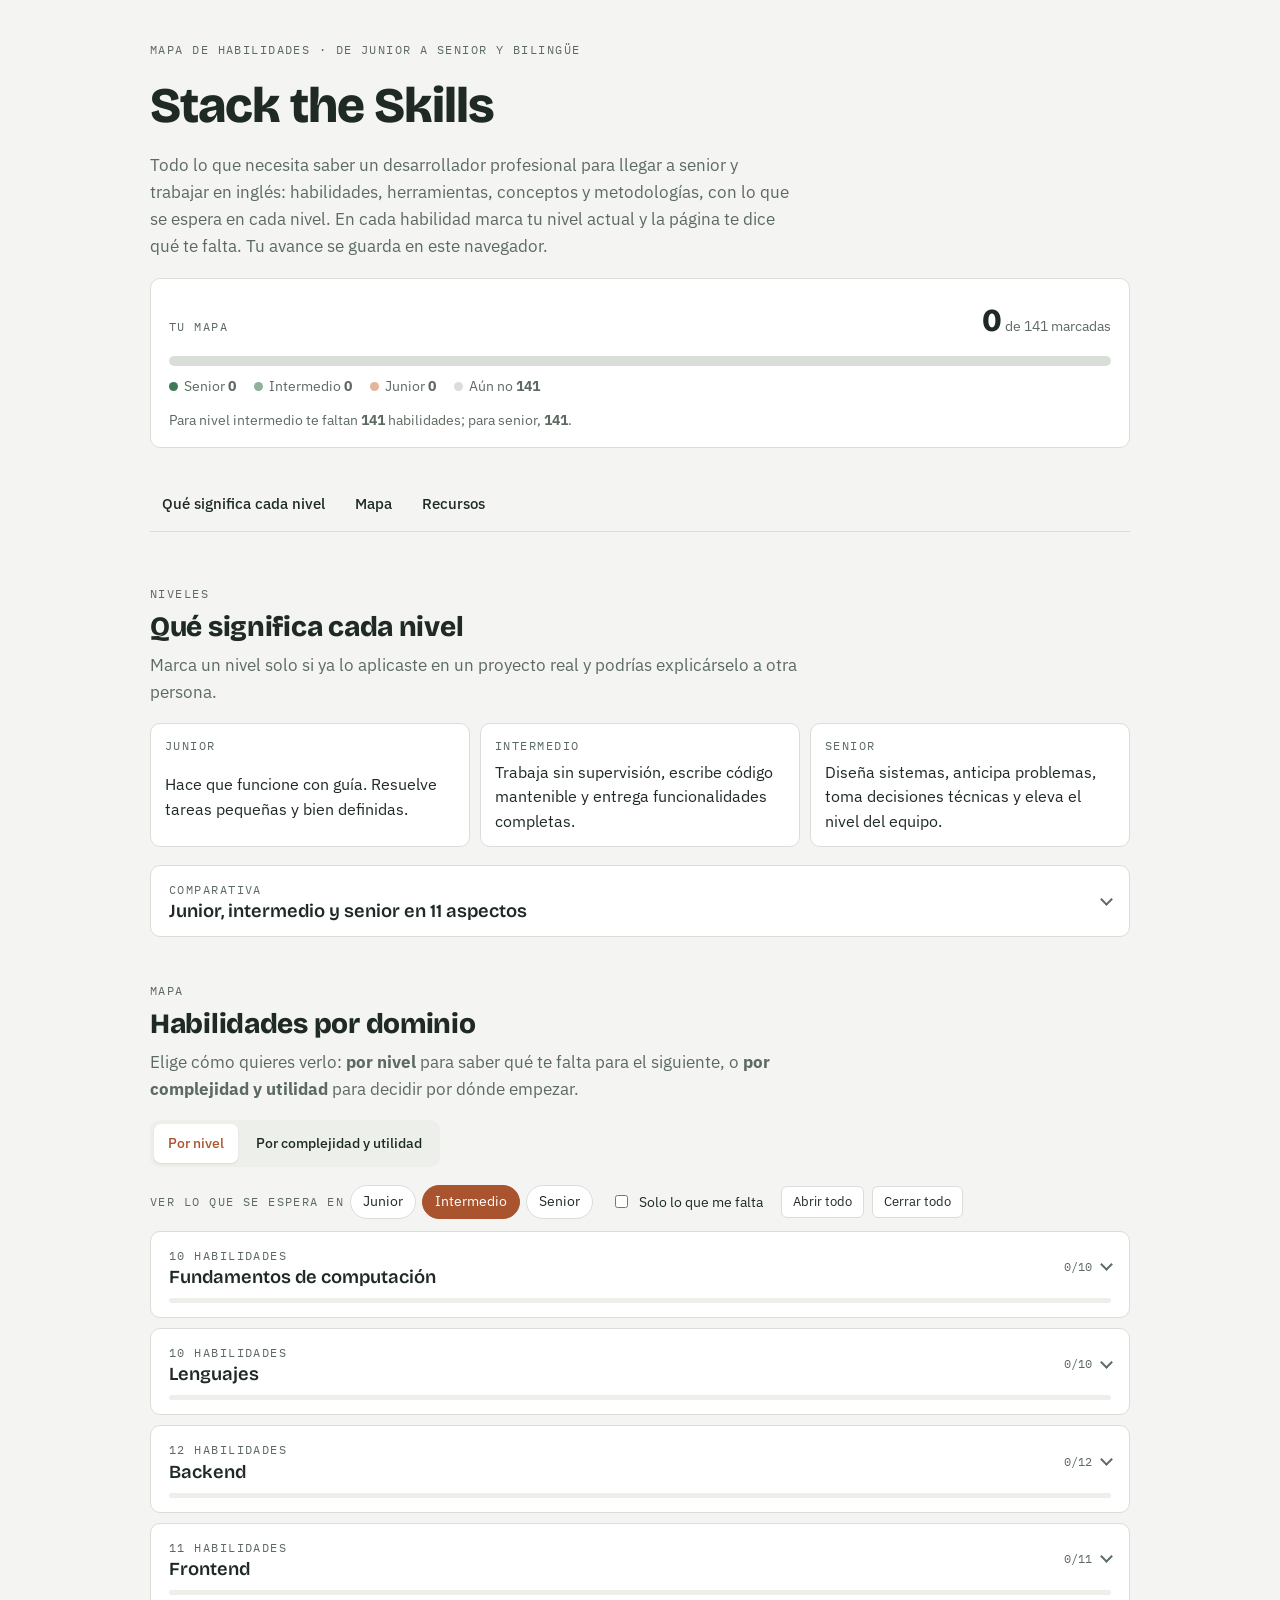
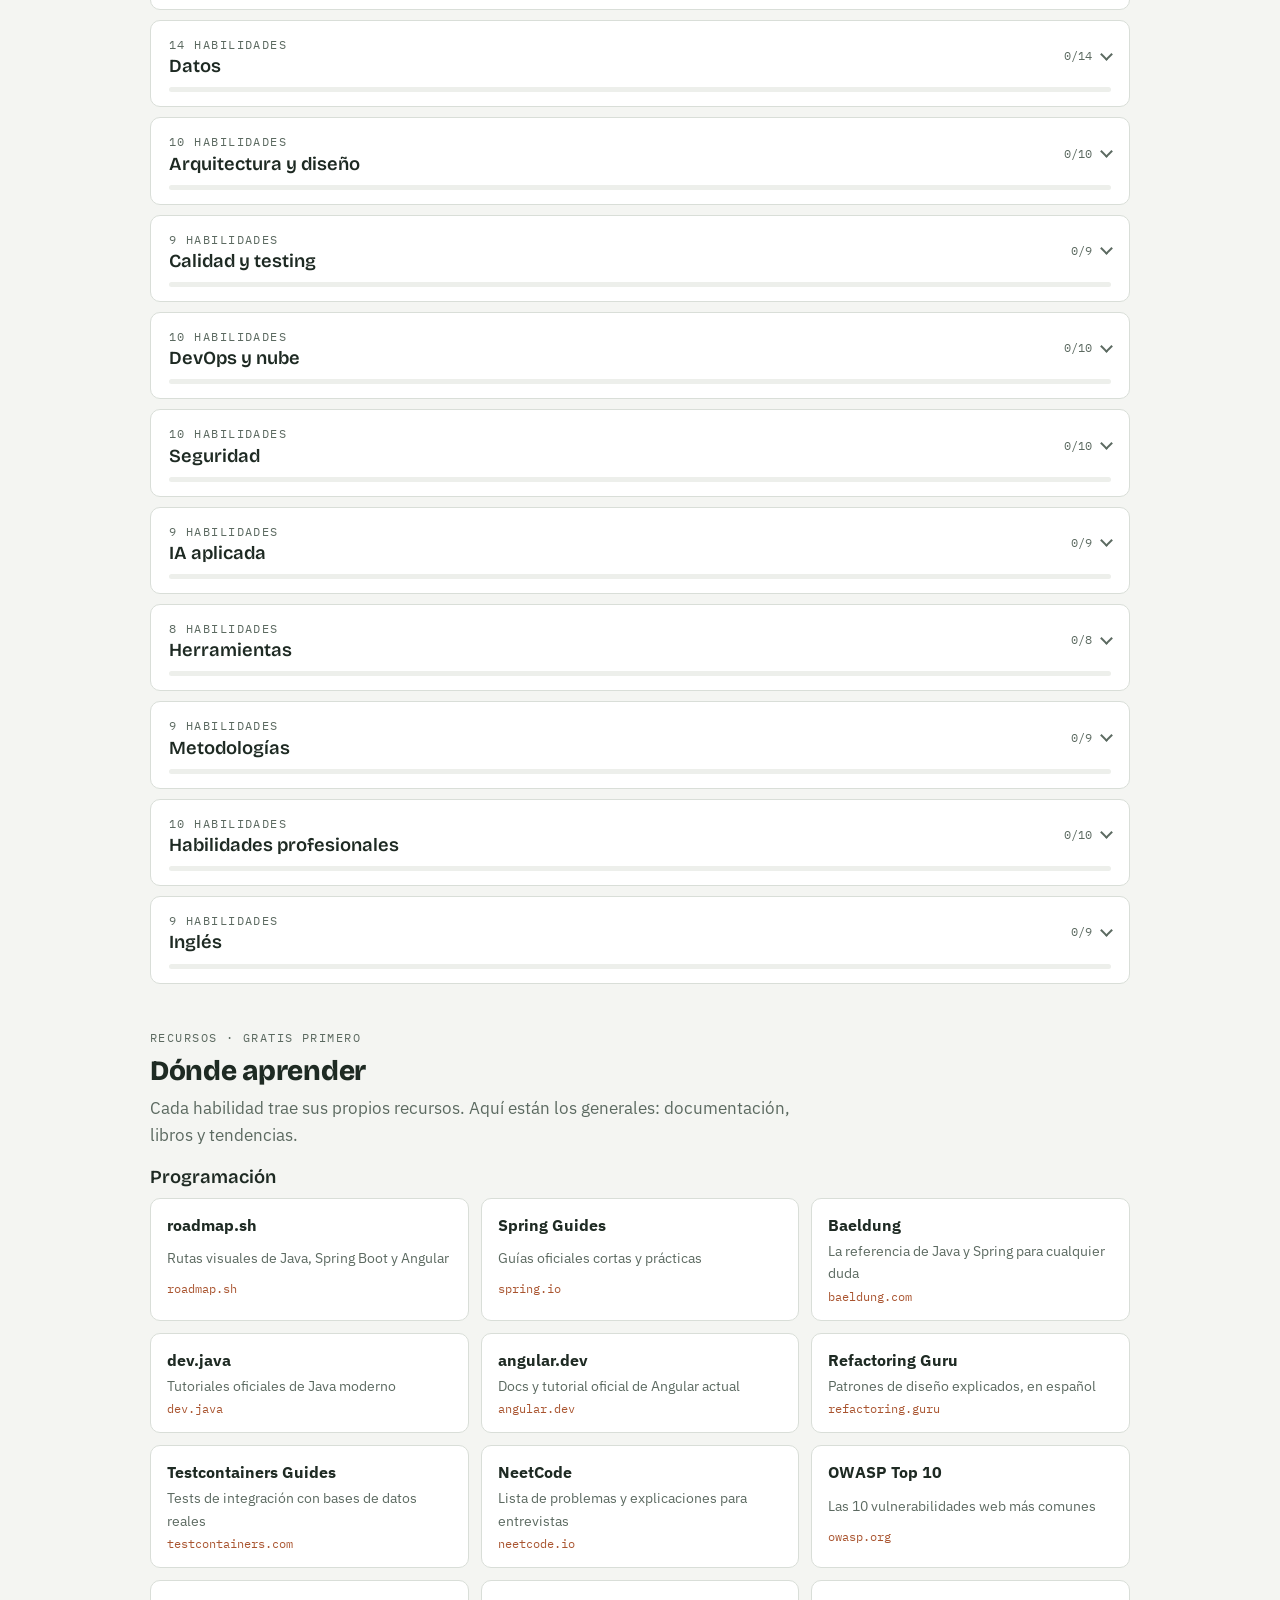
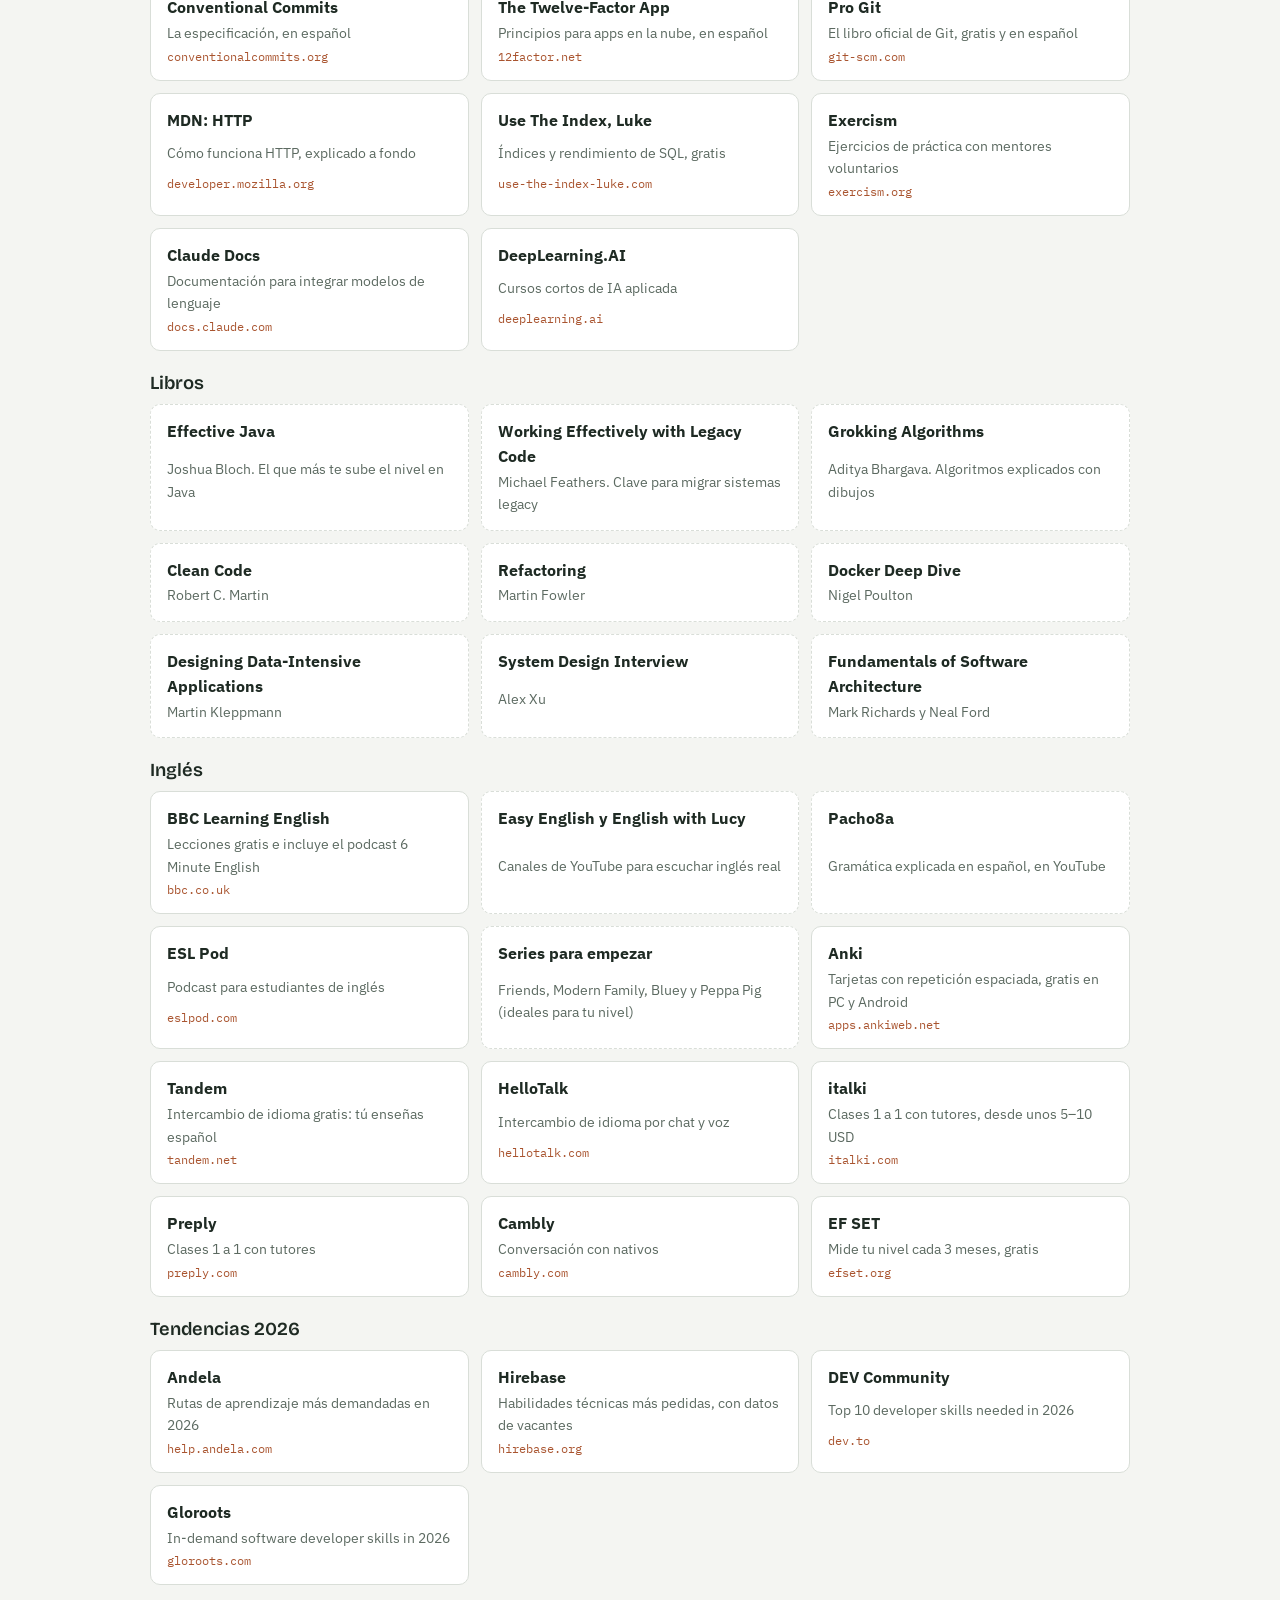
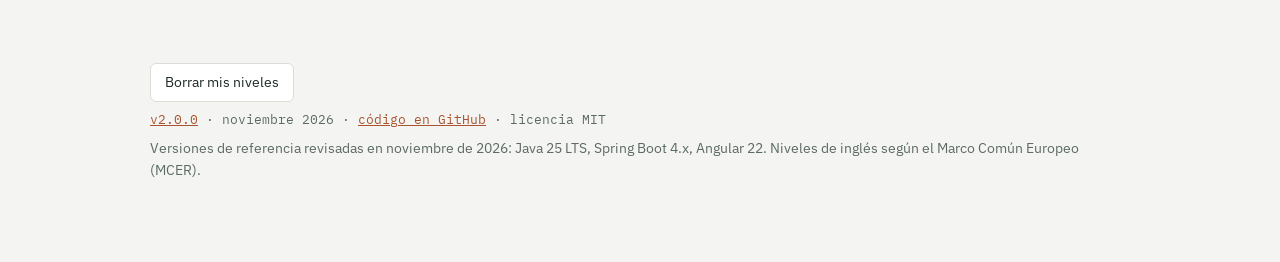
==== commit 11288143: "feat!: turn Stack the Skills into a skills map with level and matrix views" ====
--- a/index.html
+++ b/index.html
@@ -3,7 +3,7 @@
 <head>
 <meta charset="utf-8">
 <meta name="viewport" content="width=device-width, initial-scale=1, viewport-fit=cover">
-<meta name="description" content="Fundamentos de programación, checklist de revisión, estándares profesionales y un plan de 12 meses: inglés, portafolio y trabajo remoto.">
+<meta name="description" content="Mapa de habilidades para llegar a desarrollador senior y bilingüe: 141 habilidades en 14 dominios, por nivel y por complejidad y utilidad.">
 <title>Stack the Skills</title>
 <meta name="theme-color" content="#F4F5F2" media="(prefers-color-scheme: light)">
 <meta name="theme-color" content="#121714" media="(prefers-color-scheme: dark)">
@@ -16,243 +16,104 @@
 <meta property="og:locale" content="es_MX">
 <meta property="og:site_name" content="Stack the Skills">
 <meta property="og:title" content="Stack the Skills">
-<meta property="og:description" content="Fundamentos, checklist y estándares para programar mejor en cualquier lenguaje, y un plan de 12 meses para crecer como desarrollador.">
+<meta property="og:description" content="Mapa de habilidades para llegar a desarrollador senior y bilingüe: 141 habilidades en 14 dominios, por nivel y por complejidad y utilidad.">
 <meta property="og:url" content="https://bernardo-qg.github.io/stack-the-skills/">
 <meta property="og:image" content="https://bernardo-qg.github.io/stack-the-skills/img/og-image.png">
 <meta property="og:image:width" content="1200">
 <meta property="og:image:height" content="630">
-<meta property="og:image:alt" content="Stack the Skills: fundamentos, checklist y estándares">
+<meta property="og:image:alt" content="Stack the Skills: mapa de habilidades de junior a senior">
 <meta name="twitter:card" content="summary_large_image">
 <link rel="preconnect" href="https://fonts.googleapis.com">
 <link rel="stylesheet" href="https://fonts.googleapis.com/css2?family=Bricolage+Grotesque:opsz,wght@12..96,600;12..96,800&family=IBM+Plex+Sans:wght@400;500;600&family=IBM+Plex+Mono:wght@400;500&display=swap">
-<link rel="stylesheet" href="css/styles.css?v=1.1.0">
-<script src="js/app.js?v=1.1.0" defer></script>
+<link rel="stylesheet" href="css/styles.css?v=2.0.0">
+<script src="js/app.js?v=2.0.0" defer></script>
 </head>
 <body>
 <div class="wrap">
 
 <header>
-  <span class="eyebrow">Bernardo Quintino · plan de estudio 2026–2027</span>
+  <span class="eyebrow">Mapa de habilidades · de junior a senior y bilingüe</span>
   <h1>Stack the Skills</h1>
-  <p class="lead">Arriba, tu referencia para cualquier proyecto y cualquier lenguaje: fundamentos, una checklist para revisar tu código y los estándares de los equipos profesionales. Abajo, el plan de 12 meses: fases, inglés, proyecto de portafolio y bitácora. Marca cada punto cuando lo puedas <strong>explicar y hacer sin tutorial</strong>. Tu avance se guarda en este navegador.</p>
-  <div class="versions" aria-label="Versiones de referencia">
-    <span class="chip">Java <b>25 LTS</b></span>
-    <span class="chip">Spring Boot <b>4.x</b> · Framework 7</span>
-    <span class="chip">Angular <b>22</b></span>
-    <span class="chip">TypeScript <b>6</b></span>
-    <span class="chip">MySQL <b>8</b></span>
-  </div>
-  <div class="global">
-    <div class="global-top"><span class="eyebrow">Avance total</span><span class="big" id="gPct">0%</span></div>
-    <div class="bar"><i id="gBar"></i></div>
-    <div class="stats" id="gStats"></div>
-  </div>
+  <p class="lead">Todo lo que necesita saber un desarrollador profesional para llegar a senior y trabajar en inglés: habilidades, herramientas, conceptos y metodologías, con lo que se espera en cada nivel. En cada habilidad marca tu nivel actual y la página te dice qué te falta. Tu avance se guarda en este navegador.</p>
+  <div class="summary" id="summary" aria-live="polite"></div>
 </header>
 
 <nav aria-label="Secciones"><ul>
-  <li><a href="#nivel">Mi nivel</a></li>
-  <li><a href="#fundamentos">Fundamentos</a></li>
-  <li><a href="#checklist">Checklist</a></li>
-  <li><a href="#estandares">Estándares</a></li>
-  <li><a href="#oficio">Oficio</a></li>
-  <li><a href="#plan">Mi plan</a></li>
-  <li><a href="#fases">Fases</a></li>
-  <li><a href="#ingles">Inglés</a></li>
-  <li><a href="#roadmap">Proyecto</a></li>
-  <li><a href="#temario">Temario</a></li>
-  <li><a href="#carrera">Carrera</a></li>
-  <li><a href="#bitacora">Bitácora</a></li>
+  <li><a href="#niveles">Qué significa cada nivel</a></li>
+  <li><a href="#mapa">Mapa</a></li>
   <li><a href="#recursos">Recursos</a></li>
 </ul></nav>
 
-<!-- ================= PRIMER PLANO ================= -->
-
-<section id="nivel">
+<section id="niveles">
   <div class="sec-head">
-    <span class="eyebrow">Autodiagnóstico · empieza aquí</span>
-    <h2>¿En qué nivel estás?</h2>
-    <p class="lead">El salto de junior a senior no está en saber más sintaxis, sino en profundidad, diseño y criterio. Ubícate con honestidad en la tabla y marca el checklist: lo que quede sin marcar es tu lista de prioridades.</p>
+    <span class="eyebrow">Niveles</span>
+    <h2>Qué significa cada nivel</h2>
+    <p class="lead" id="levelRule"></p>
   </div>
-  <div class="tablebox"><table class="week levels-table" id="matrix"></table></div>
-  <div class="stack" id="diagStack"></div>
-  <div class="card"><h3>Señales de que vas pasando a senior</h3><ul class="plain" id="signals"></ul></div>
+  <div class="level-cards" id="levelCards"></div>
+  <details class="acc" data-acc="matrix">
+    <summary>
+      <div class="sum-main"><span class="eyebrow">Comparativa</span><h3>Junior, intermedio y senior en 11 aspectos</h3></div>
+      <div class="sum-side"><span class="chev" aria-hidden="true"></span></div>
+    </summary>
+    <div class="acc-body">
+      <div class="tablebox"><table class="week levels-table" id="matrix"></table></div>
+      <div><h4 class="group">Señales de que vas pasando a senior</h4><ul class="plain" id="signals"></ul></div>
+    </div>
+  </details>
 </section>
 
-<section id="fundamentos">
+<section id="mapa">
   <div class="sec-head">
-    <span class="eyebrow">Fundamentos · sirven en cualquier lenguaje</span>
-    <h2>Lo elemental, por niveles</h2>
-    <p class="lead">Conceptos que no dependen de un lenguaje, un framework ni un proyecto: los usas igual en Java, SQL, TypeScript, Python o Pascal. Van en orden, porque cada nivel se apoya en el anterior. Cada punto trae una explicación corta para consultarla cuando la necesites.</p>
-    <div class="toolbar"><button type="button" class="btn-sm" data-open="fundStack">Abrir todo</button><button type="button" class="btn-sm" data-close="fundStack">Cerrar todo</button></div>
+    <span class="eyebrow">Mapa</span>
+    <h2>Habilidades por dominio</h2>
+    <p class="lead">Elige cómo quieres verlo: <b>por nivel</b> para saber qué te falta para el siguiente, o <b>por complejidad y utilidad</b> para decidir por dónde empezar.</p>
   </div>
-  <div class="stack" id="fundStack"></div>
-</section>
 
-<section id="checklist">
-  <div class="sec-head">
-    <span class="eyebrow">Checklist universal · para cualquier código</span>
-    <h2>Antes de dar algo por terminado</h2>
-    <p class="lead">Repásala con cualquier cosa que programes. Estas casillas no se guardan: márcalas en cada revisión y luego límpialas. Copia la checklist en Markdown para pegarla en la plantilla de PR o en el README de cualquier proyecto.</p>
-    <div class="toolbar"><button type="button" class="btn-sm" data-open="uniStack">Abrir todo</button><button type="button" class="btn-sm" data-close="uniStack">Cerrar todo</button><button type="button" class="btn-sm" data-copyall="uni">Copiar checklist completa</button><button type="button" class="btn-sm" id="uniClear">Limpiar</button></div>
+  <div class="modebar" role="group" aria-label="Modo de vista">
+    <button type="button" class="mode" data-mode="level" aria-pressed="true">Por nivel</button>
+    <button type="button" class="mode" data-mode="matrix" aria-pressed="false">Por complejidad y utilidad</button>
   </div>
-  <div class="stack" id="uniStack"></div>
-</section>
 
-<section id="estandares">
-  <div class="sec-head">
-    <span class="eyebrow">Estándares · aplican a cualquier proyecto</span>
-    <h2>Las reglas del juego</h2>
-    <p class="lead">Las convenciones que una empresa espera que ya conozcas. Aplícalas en todo lo que programes; un reclutador técnico las nota en tu GitHub en los primeros 30 segundos.</p>
-    <div class="toolbar"><button type="button" class="btn-sm" data-open="stdStack">Abrir todo</button><button type="button" class="btn-sm" data-close="stdStack">Cerrar todo</button></div>
+  <div id="levelMode">
+    <div class="filters">
+      <div class="target" role="group" aria-label="Nivel objetivo">
+        <span class="eyebrow">Ver lo que se espera en</span>
+        <button type="button" class="chip-btn" data-target="junior" aria-pressed="false">Junior</button>
+        <button type="button" class="chip-btn" data-target="mid" aria-pressed="true">Intermedio</button>
+        <button type="button" class="chip-btn" data-target="senior" aria-pressed="false">Senior</button>
+      </div>
+      <label class="toggle"><input type="checkbox" id="onlyMissing"> Solo lo que me falta</label>
+      <div class="toolbar"><button type="button" class="btn-sm" data-open="domainStack">Abrir todo</button><button type="button" class="btn-sm" data-close="domainStack">Cerrar todo</button></div>
+    </div>
+    <div class="stack" id="domainStack"></div>
   </div>
-  <div class="stack" id="stdStack"></div>
-</section>
 
-<section id="oficio">
-  <div class="sec-head">
-    <span class="eyebrow">Oficio · más allá del código</span>
-    <h2>Cómo trabaja un profesional</h2>
-    <p class="lead">Ser más profesional no es solo saber más tecnología: también es cómo trabajas, cómo comunicas y cómo se ve tu trabajo.</p>
+  <div id="matrixMode" hidden>
+    <div class="filters">
+      <label class="select"><span class="eyebrow">Dominio</span>
+        <select id="domainFilter"><option value="">Todos los dominios</option></select>
+      </label>
+      <p class="note" id="criteria"></p>
+    </div>
+    <div class="tablebox"><div class="grid9" id="grid9"></div></div>
+    <div id="skillDetail" class="skill-detail" hidden></div>
   </div>
-  <div class="two">
-    <div class="card"><h3>En el día a día</h3><ul class="plain" id="daily"></ul></div>
-    <div class="card"><h3>Lo que más te hace crecer</h3><ul class="plain" id="growth"></ul></div>
-  </div>
-</section>
-
-<!-- ================= SEGUNDO PLANO: EL PLAN ================= -->
-
-<div class="divider" id="plan">
-  <span class="eyebrow">Segundo plano · plan de 12 meses</span>
-  <h2>Mi plan: de junior a trabajo remoto</h2>
-  <blockquote class="goal-quote" id="planGoal"></blockquote>
-</div>
-
-<section id="partida">
-  <div class="sec-head">
-    <span class="eyebrow">Punto de partida</span>
-    <h2>Dónde estoy y a dónde voy</h2>
-    <p class="lead" id="planInsight"></p>
-  </div>
-  <div class="tablebox"><table class="week" id="startTable"></table></div>
-</section>
-
-<section id="reglas">
-  <div class="sec-head"><span class="eyebrow">Reglas</span><h2>Cómo estudiar para que se quede</h2></div>
-  <div class="rules" id="rules"></div>
-  <div class="sec-head"><span class="eyebrow">Evita</span></div>
-  <div class="avoid" id="avoid"></div>
-  <div class="card"><h3>Hábitos de todo el año</h3><ul class="plain" id="habits"></ul><p class="note" id="sustain"></p></div>
-</section>
-
-<section id="fases">
-  <div class="sec-head">
-    <span class="eyebrow">Fases · noviembre 2026 a octubre 2027</span>
-    <h2>Cuatro fases, un objetivo</h2>
-    <p class="lead">Cada fase junta inglés, proyecto, perfil y postulaciones. Termina cuando cumples su checkpoint.</p>
-    <div class="toolbar"><button type="button" class="btn-sm" data-open="phases">Abrir todo</button><button type="button" class="btn-sm" data-close="phases">Cerrar todo</button></div>
-  </div>
-  <div class="timeline" id="phases"></div>
-</section>
-
-<section id="ingles">
-  <div class="sec-head">
-    <span class="eyebrow">Inglés · lo que más pesa en el plan</span>
-    <h2>Del A1 al B2</h2>
-  </div>
-  <div class="levels" id="levels"></div>
-  <div class="two">
-    <div class="card"><h3>Principios</h3><ul class="plain" id="principles"></ul></div>
-    <div class="card"><h3>Subtítulos: cuándo español y cuándo inglés</h3><ul class="plain" id="subtitles"></ul></div>
-  </div>
-  <div class="sec-head"><span class="eyebrow">Rutina diaria · 45 a 60 minutos</span></div>
-  <div class="tablebox"><table class="week" id="routine"></table></div>
-  <p class="note" id="routineExtra"></p>
-  <div class="sec-head">
-    <span class="eyebrow">Gramática, etapas, frases y trucos</span>
-    <div class="toolbar"><button type="button" class="btn-sm" data-open="engStack">Abrir todo</button><button type="button" class="btn-sm" data-close="engStack">Cerrar todo</button></div>
-  </div>
-  <div class="stack" id="engStack"></div>
-</section>
-
-<div class="divider" id="practica">
-  <span class="eyebrow">Práctica técnica</span>
-  <h2>Proyecto y temario de tu stack</h2>
-  <p class="lead">El proyecto es tu portafolio para las fases 1 a 3, y el temario es lo que vas a repasar para las entrevistas de la fase 3.</p>
-</div>
-
-<section id="roadmap">
-  <div class="sec-head">
-    <span class="eyebrow">Proyecto · un proyecto, diez capas</span>
-    <h2>StockFlow: tu inventario de portafolio</h2>
-    <p class="lead">Un sistema de inventario con productos, almacenes, movimientos de entrada y salida, y usuarios con roles. Es tu dominio, así que vas a poder hablar de él con seguridad, pero lo escribes desde cero. Cada capa termina con un entregable concreto.</p>
-    <div class="toolbar"><button type="button" class="btn-sm" data-open="timeline">Abrir todo</button><button type="button" class="btn-sm" data-close="timeline">Cerrar todo</button></div>
-  </div>
-  <div class="timeline" id="timeline"></div>
-</section>
-
-<section id="temario">
-  <div class="sec-head">
-    <span class="eyebrow">Temario · específico de tu stack (Java + Angular)</span>
-    <h2>Lo que te van a preguntar en una entrevista</h2>
-    <p class="lead">La etiqueta indica la prioridad: <span class="pill hot">alta</span> se pregunta en casi todas las entrevistas de backend Java, <span class="pill">media</span> te distingue de otros candidatos.</p>
-    <div class="toolbar"><button type="button" class="btn-sm" data-open="temarioStack">Abrir todo</button><button type="button" class="btn-sm" data-close="temarioStack">Cerrar todo</button></div>
-  </div>
-  <div class="stack" id="temarioStack"></div>
-</section>
-
-<section id="carrera">
-  <div class="sec-head">
-    <span class="eyebrow">Carrera</span>
-    <h2>Hacia dónde crecer</h2>
-    <p class="lead" id="tshape"></p>
-  </div>
-  <div class="tablebox"><table class="week" id="spec"></table></div>
-  <div class="two">
-    <div class="card"><h3>Certificaciones: cuándo valen la pena</h3><ul class="plain" id="certs"></ul></div>
-    <div class="card"><h3>Comunidad y red de contactos</h3><ul class="plain" id="community"></ul></div>
-  </div>
-</section>
-
-<div class="divider" id="seguimiento">
-  <span class="eyebrow">Seguimiento</span>
-  <h2>Tu semana, tu bitácora y tu presupuesto</h2>
-</div>
-
-<section id="semana">
-  <div class="sec-head"><span class="eyebrow">Semana tipo</span><h2>Trabajando tiempo completo</h2><p class="lead" id="weekTotal"></p></div>
-  <div class="tablebox"><table class="week" id="week"></table></div>
-</section>
-
-<section id="bitacora">
-  <div class="sec-head">
-    <span class="eyebrow">Bitácora mensual</span>
-    <h2>Actualízala cada mes</h2>
-    <p class="lead">Escribe directo en la tabla; se guarda sola en este navegador. Los textos en gris son la meta de ese mes.</p>
-  </div>
-  <div class="card"><h3>Revisión mensual · 30 minutos</h3><ul class="plain" id="review"></ul></div>
-  <div class="tablebox"><table class="log" id="log"></table></div>
-</section>
-
-<section id="presupuesto">
-  <div class="sec-head"><span class="eyebrow">Presupuesto</span><h2>Lo que cuesta al mes</h2><p class="lead" id="budgetNote"></p></div>
-  <div class="tablebox"><table class="week" id="budget"></table></div>
 </section>
 
 <section id="recursos">
   <div class="sec-head">
     <span class="eyebrow">Recursos · gratis primero</span>
-    <h2>Dónde aprender y dónde postular</h2>
-    <p class="lead">Pocos recursos y buenos. La documentación oficial siempre gana sobre un video viejo.</p>
+    <h2>Dónde aprender</h2>
+    <p class="lead">Cada habilidad trae sus propios recursos. Aquí están los generales: documentación, libros y tendencias.</p>
   </div>
   <div id="res"></div>
 </section>
 
 <footer>
-  <blockquote class="goal-quote" id="reminder"></blockquote>
   <div class="reset" id="resetBox"></div>
-  <p class="version"><a href="https://github.com/Bernardo-QG/stack-the-skills/blob/main/CHANGELOG.md" target="_blank" rel="noopener">v1.0.0</a> · noviembre 2026 · <a href="https://github.com/Bernardo-QG/stack-the-skills" target="_blank" rel="noopener">código en GitHub</a> · licencia MIT</p>
-  <p>Versiones de referencia revisadas en noviembre de 2026: Java 25 es la LTS actual, Spring Boot 4.1 salió en junio de 2026 y Angular 22 en 2026. En el trabajo puedes usar versiones anteriores. Aprende lo moderno y entiende lo que ya existe.</p>
+  <p class="version"><a href="https://github.com/Bernardo-QG/stack-the-skills/blob/main/CHANGELOG.md" target="_blank" rel="noopener">v2.0.0</a> · noviembre 2026 · <a href="https://github.com/Bernardo-QG/stack-the-skills" target="_blank" rel="noopener">código en GitHub</a> · licencia MIT</p>
+  <p>Versiones de referencia revisadas en noviembre de 2026: Java 25 LTS, Spring Boot 4.x, Angular 22. Niveles de inglés según el Marco Común Europeo (MCER).</p>
 </footer>
 
 </div>
--- a/css/styles.css
+++ b/css/styles.css
@@ -184,3 +184,84 @@
 .levels-table{min-width:720px}
 .levels-table td:nth-child(2){color:var(--muted)}
 #nivel>.card,#reglas>.card,#bitacora>.card{margin:0}
+
+/* ===== v2: mapa de habilidades ===== */
+:root{ --lv1:#E3B59B; --lv2:#8FB09A; --lv3:#3F7A57; --lv0:#D9DED8; }
+@media (prefers-color-scheme: dark){:root:not([data-theme="light"]){ --lv1:#9C5A3A; --lv2:#5E8A6C; --lv3:#7FC49A; --lv0:#2C362F; }}
+:root[data-theme="dark"]{ --lv1:#9C5A3A; --lv2:#5E8A6C; --lv3:#7FC49A; --lv0:#2C362F; }
+
+/* resumen */
+.summary{display:grid;gap:10px;background:var(--surface);border:1px solid var(--line);border-radius:10px;padding:16px 18px}
+.summary .big small{font-family:var(--f-body);font-size:.9rem;font-weight:400;color:var(--muted)}
+.dist{display:flex;height:10px;border-radius:999px;overflow:hidden;background:var(--lv0)}
+.dist i{display:block;height:100%}
+.s3{background:var(--lv3)}.s2{background:var(--lv2)}.s1{background:var(--lv1)}.s0{background:var(--lv0)}
+.dot{display:inline-block;width:9px;height:9px;border-radius:50%;margin-right:6px;vertical-align:baseline}
+
+/* niveles */
+.level-cards{display:grid;grid-template-columns:repeat(auto-fit,minmax(min(100%,220px),1fr));gap:10px}
+.level-card{background:var(--surface);border:1px solid var(--line);border-radius:10px;padding:12px 14px;display:grid;gap:4px}
+
+/* barra de modos y filtros */
+.modebar{display:inline-flex;flex-wrap:wrap;gap:4px;background:var(--code);border-radius:10px;padding:4px;justify-self:start;max-width:100%}
+.mode{border:0;background:transparent;font-weight:500;padding:8px 14px;border-radius:7px}
+.mode[aria-pressed="true"]{background:var(--surface);color:var(--accent);box-shadow:0 1px 2px rgb(0 0 0 / .08)}
+.filters{display:flex;flex-wrap:wrap;gap:10px 18px;align-items:center;margin-bottom:12px}
+.target{display:flex;flex-wrap:wrap;gap:6px;align-items:center}
+.chip-btn{border-radius:999px;padding:5px 12px;font-size:.85rem}
+.chip-btn[aria-pressed="true"]{background:var(--accent);border-color:var(--accent);color:var(--surface)}
+.toggle{display:flex;gap:8px;align-items:center;font-size:.9rem;cursor:pointer}
+.select{display:flex;gap:8px;align-items:center}
+.select select{font:inherit;font-size:.9rem;padding:6px 10px;border-radius:6px;border:1px solid var(--line);background:var(--surface);color:var(--ink)}
+
+/* habilidades */
+ul.skills{list-style:none;margin:0;padding:0;display:grid;gap:8px}
+.skill{border:1px solid var(--line);border-radius:8px;padding:12px 14px;display:grid;gap:8px;min-width:0;background:var(--bg)}
+.skill.meets{border-color:var(--lv2)}
+.skill.meets .expect{color:var(--muted)}
+.skill-top{display:flex;flex-wrap:wrap;gap:8px 14px;justify-content:space-between;align-items:flex-start}
+.skill-name{display:grid;gap:6px;min-width:0;flex:1 1 220px}
+.skill-name h4{margin:0;font-family:var(--f-display);font-size:1rem;font-weight:600;text-wrap:balance}
+.pills{display:flex;flex-wrap:wrap;gap:6px}
+.rate-alta{background:var(--accent-soft);color:var(--accent)}
+.rate-media{background:var(--ok-soft);color:var(--ok)}
+.rate-baja{background:var(--code);color:var(--muted)}
+.expect{margin:0;font-size:.93rem}
+.expect .eyebrow{margin-right:6px;color:var(--accent)}
+details.more>summary{cursor:pointer;font-size:.85rem;color:var(--accent);width:max-content}
+details.more[open]{display:grid;gap:10px}
+details.more p{margin:0}
+.lv3{display:grid;grid-template-columns:repeat(auto-fit,minmax(min(100%,200px),1fr));gap:8px}
+.lv{border:1px dashed var(--line);border-radius:8px;padding:8px 10px;display:grid;gap:2px;font-size:.9rem}
+.lv.on{border-style:solid;border-color:var(--accent);background:var(--accent-soft)}
+.links{font-size:.88rem;overflow-wrap:anywhere}
+.links b{font-family:var(--f-mono);font-size:.72rem;text-transform:uppercase;letter-spacing:.08em;color:var(--muted);margin-right:6px}
+.skill-id{font-size:.78rem;color:var(--muted)}
+
+/* selector de mi nivel */
+.picker{display:inline-flex;border:1px solid var(--line);border-radius:8px;overflow:hidden;flex:none}
+.picker input{position:absolute;opacity:0;width:1px;height:1px}
+.picker label{font-family:var(--f-mono);font-size:.78rem;padding:6px 10px;cursor:pointer;color:var(--muted);border-left:1px solid var(--line);min-width:38px;text-align:center}
+.picker label:first-of-type{border-left:0}
+.picker label:hover{background:var(--code)}
+.picker input:checked+label{color:var(--surface);background:var(--muted)}
+.picker input[value="1"]:checked+label{background:var(--lv1);color:var(--ink)}
+.picker input[value="2"]:checked+label{background:var(--lv2);color:var(--ink)}
+.picker input[value="3"]:checked+label{background:var(--lv3);color:var(--surface)}
+.picker input:focus-visible+label{outline:2px solid var(--accent);outline-offset:-2px}
+
+/* matriz 3 × 3 */
+.grid9{display:grid;grid-template-columns:110px repeat(3,minmax(200px,1fr));gap:6px;padding:8px;min-width:740px}
+.g-head,.g-side{font-family:var(--f-mono);font-size:.72rem;text-transform:uppercase;letter-spacing:.08em;color:var(--muted);display:flex;align-items:center}
+.g-head{justify-content:center;padding:4px}
+.g-cell{border:1px solid var(--line);border-radius:8px;padding:8px;display:grid;gap:6px;align-content:start;background:var(--bg);min-height:90px}
+.g-cell.u-alta.c-baja{border-color:var(--accent);background:var(--accent-soft)}
+.g-tag{font-family:var(--f-mono);font-size:.68rem;text-transform:uppercase;letter-spacing:.08em;color:var(--accent)}
+.g-chips{display:flex;flex-wrap:wrap;gap:4px}
+.skill-chip{font-size:.78rem;padding:3px 9px;border-radius:999px;border:1px solid var(--line);background:var(--surface);text-align:left}
+.skill-chip.lvl-1{border-color:var(--lv1);box-shadow:inset 3px 0 0 var(--lv1)}
+.skill-chip.lvl-2{border-color:var(--lv2);box-shadow:inset 3px 0 0 var(--lv2)}
+.skill-chip.lvl-3{border-color:var(--lv3);box-shadow:inset 3px 0 0 var(--lv3)}
+.skill-detail{margin-top:14px;background:var(--surface);border:1px solid var(--accent);border-radius:10px;padding:16px 18px;display:grid;gap:10px}
+.skill-detail p{margin:0}
+section>*,#levelMode,#matrixMode{min-width:0}
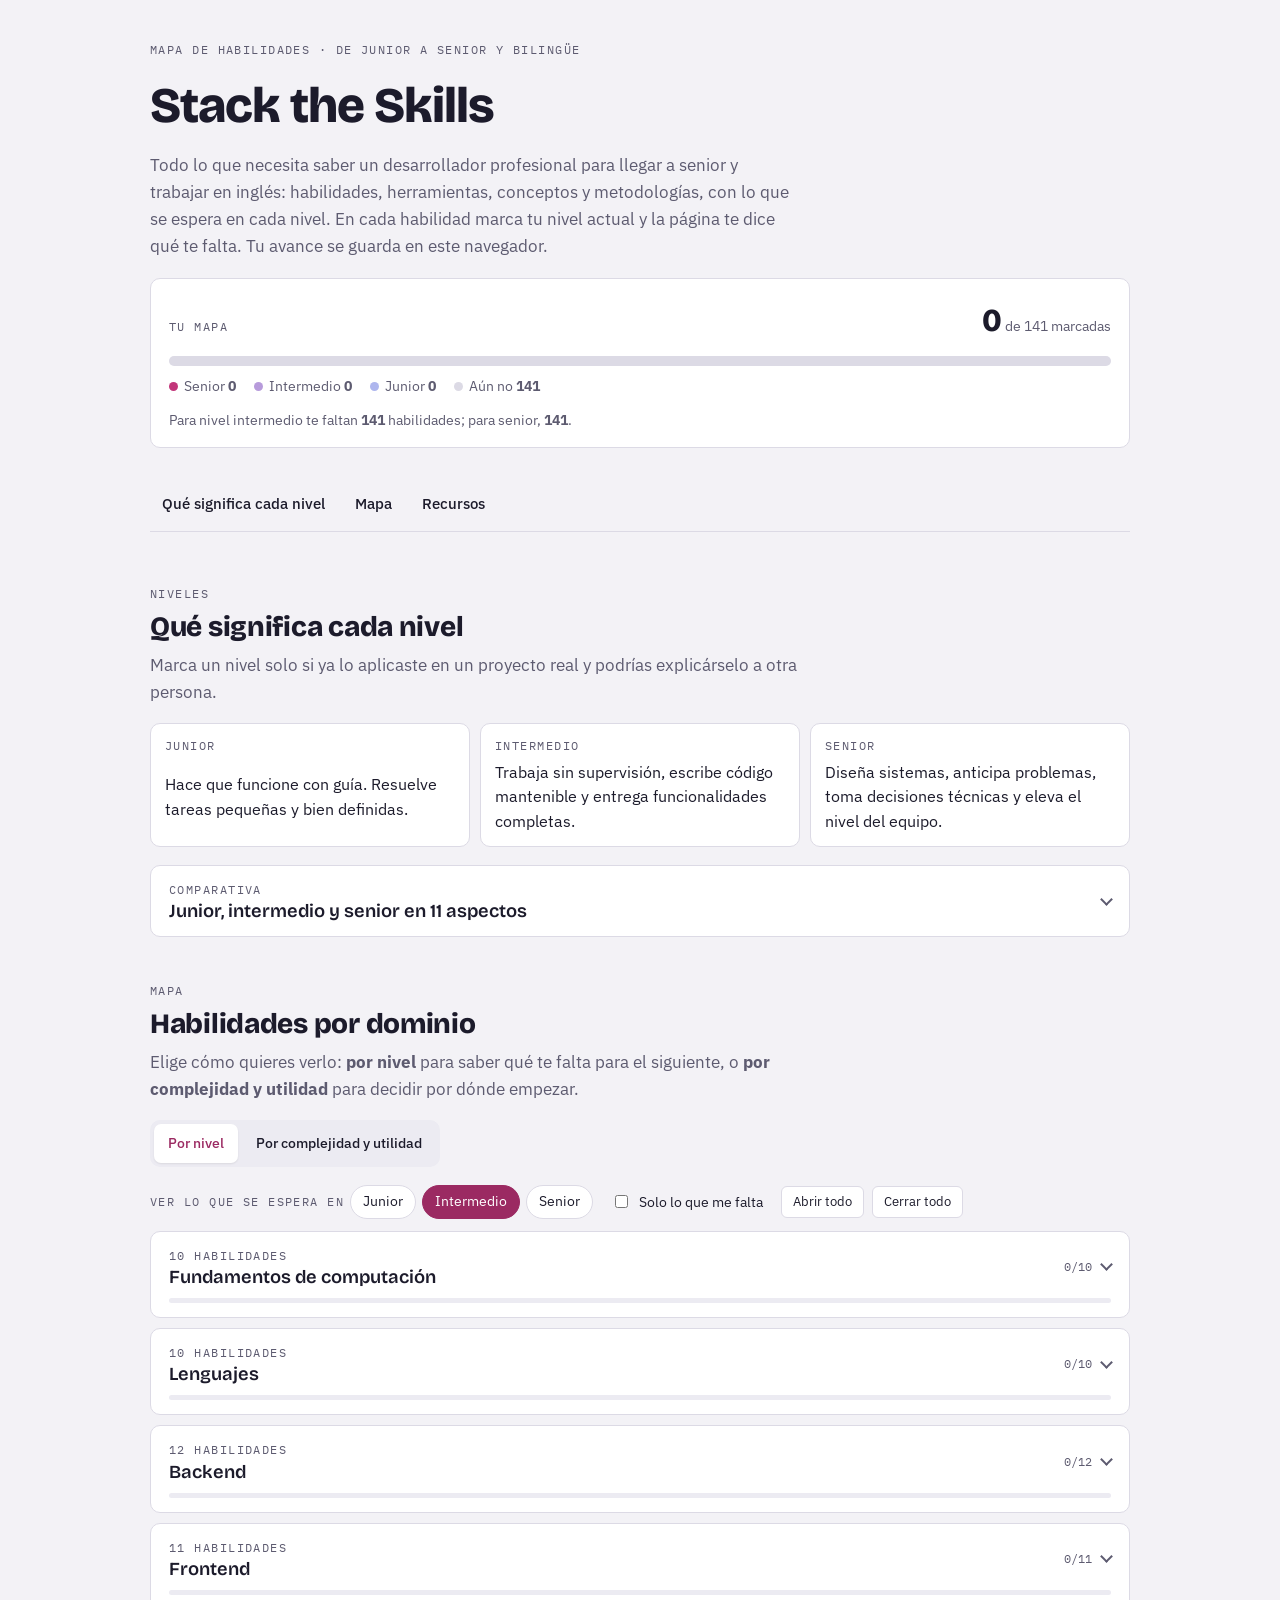
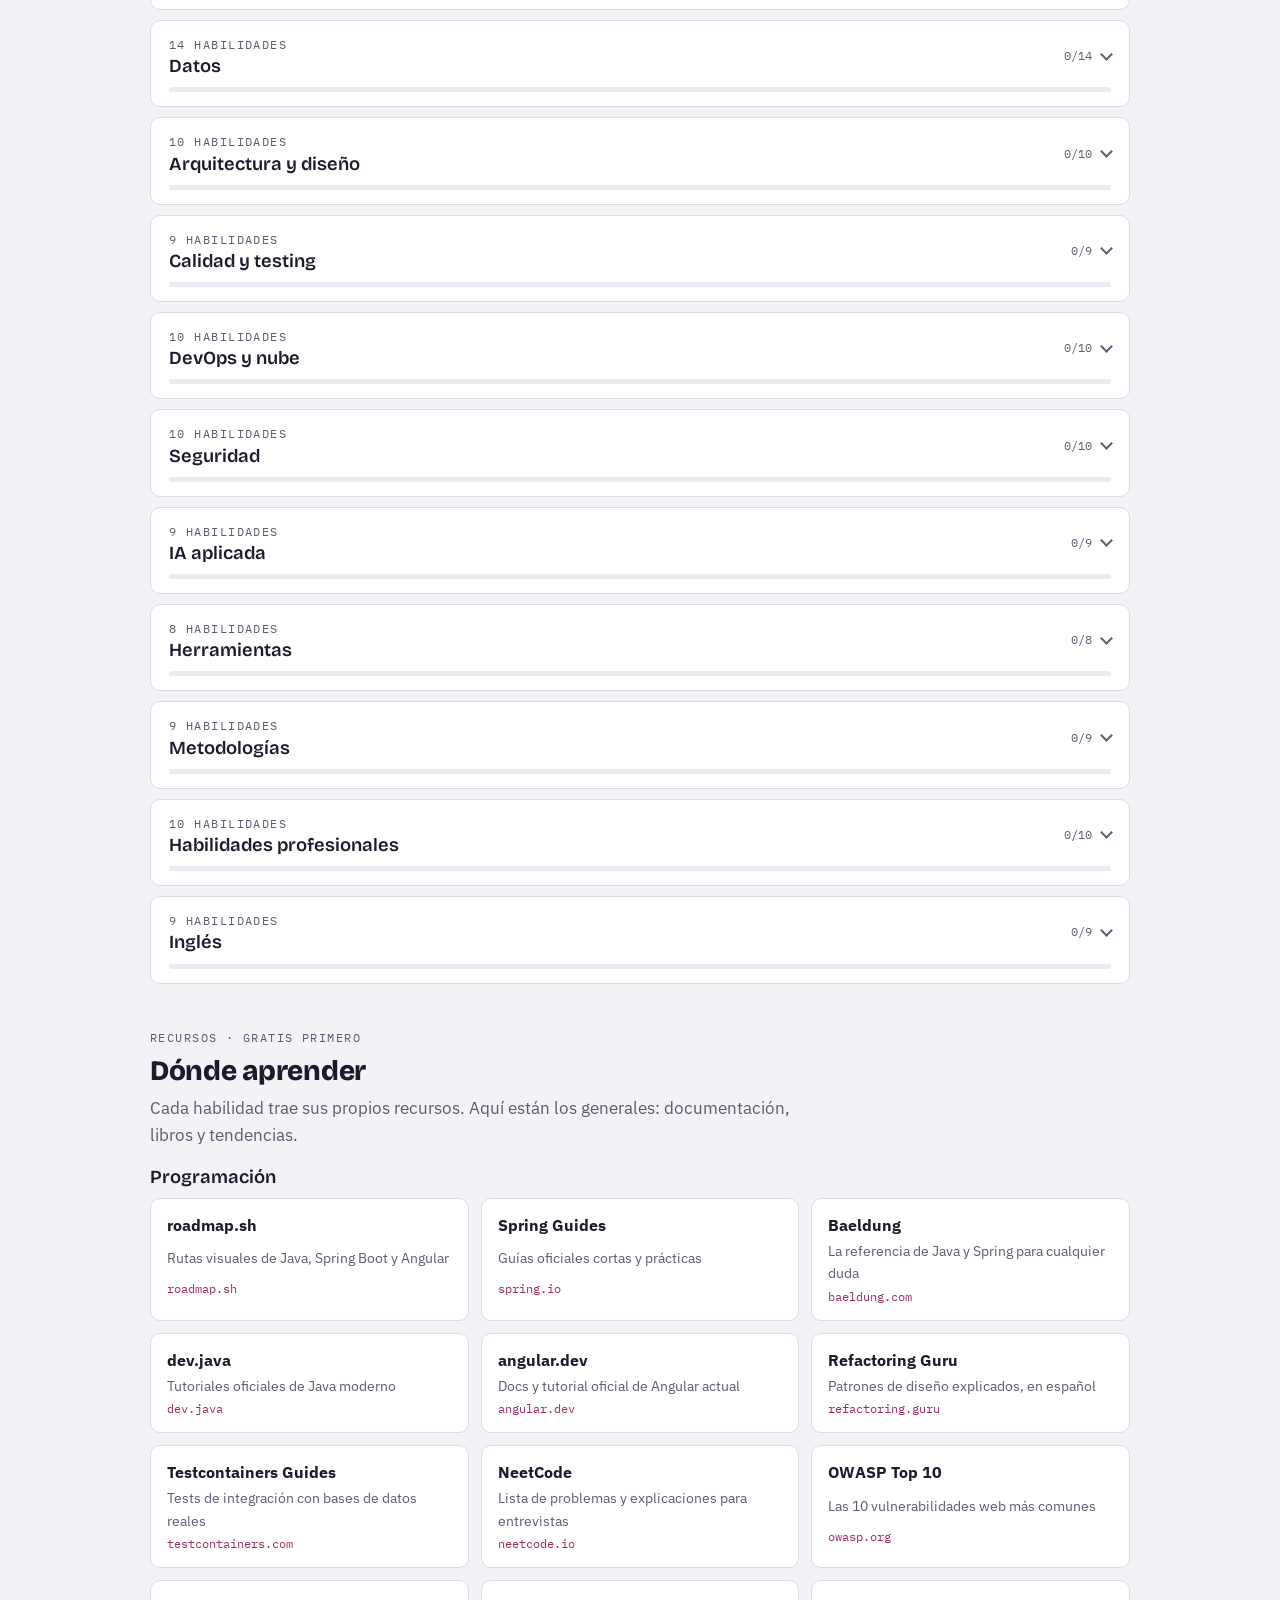
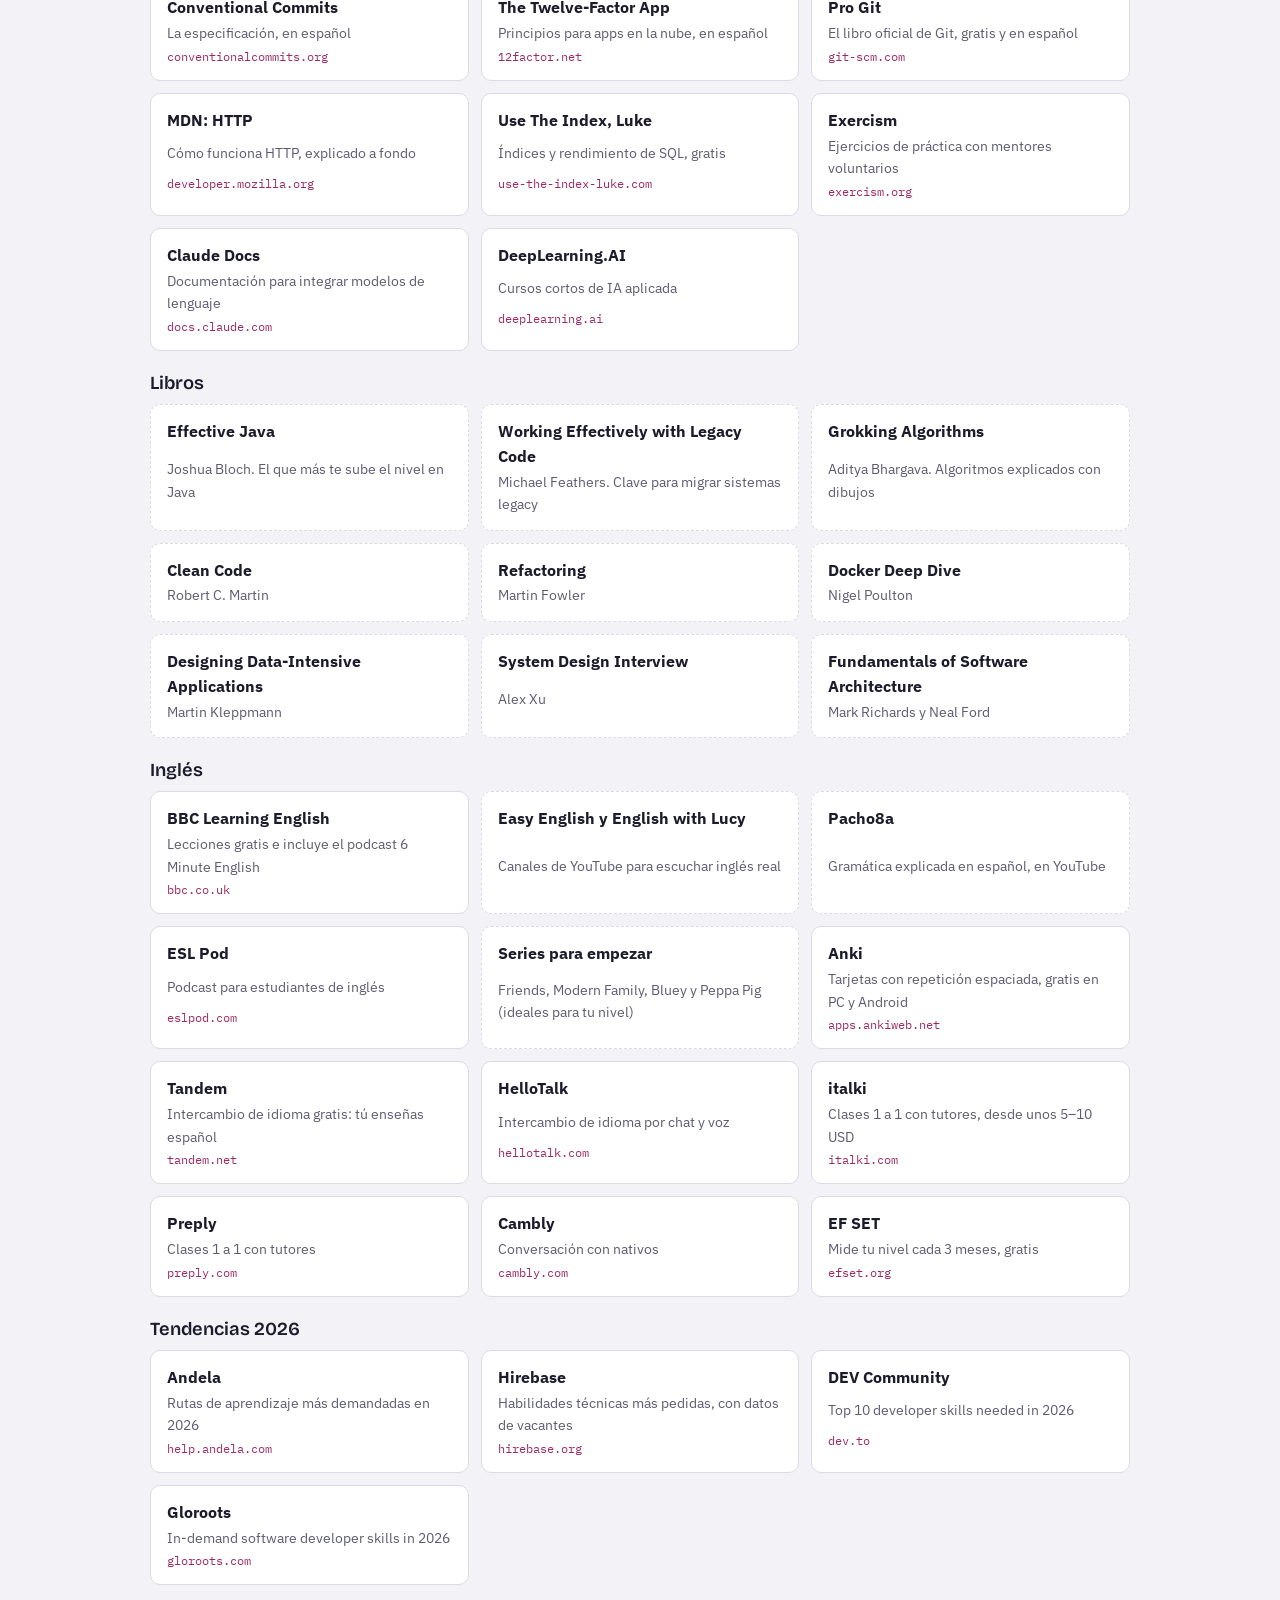
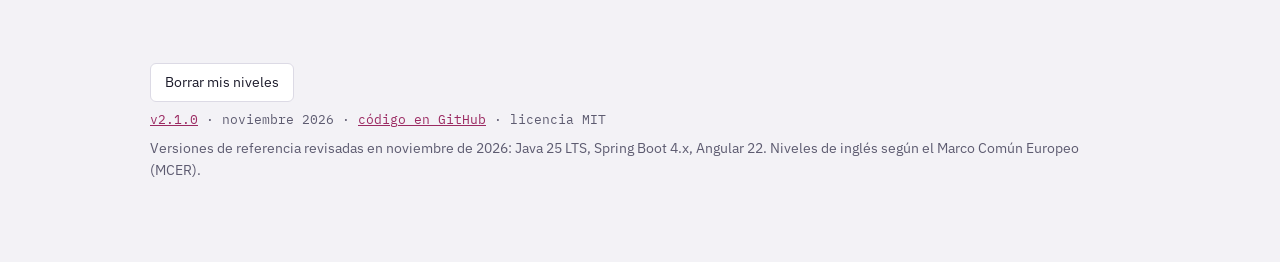
==== commit dbbefa39: "style: new evolution palette for logo, levels and page accent" ====
--- a/index.html
+++ b/index.html
@@ -5,8 +5,8 @@
 <meta name="viewport" content="width=device-width, initial-scale=1, viewport-fit=cover">
 <meta name="description" content="Mapa de habilidades para llegar a desarrollador senior y bilingüe: 141 habilidades en 14 dominios, por nivel y por complejidad y utilidad.">
 <title>Stack the Skills</title>
-<meta name="theme-color" content="#F4F5F2" media="(prefers-color-scheme: light)">
-<meta name="theme-color" content="#121714" media="(prefers-color-scheme: dark)">
+<meta name="theme-color" content="#F3F2F6" media="(prefers-color-scheme: light)">
+<meta name="theme-color" content="#141320" media="(prefers-color-scheme: dark)">
 <link rel="icon" href="img/favicon.svg" type="image/svg+xml">
 <link rel="apple-touch-icon" href="img/apple-touch-icon.png">
 <link rel="canonical" href="https://bernardo-qg.github.io/stack-the-skills/">
@@ -25,8 +25,8 @@
 <meta name="twitter:card" content="summary_large_image">
 <link rel="preconnect" href="https://fonts.googleapis.com">
 <link rel="stylesheet" href="https://fonts.googleapis.com/css2?family=Bricolage+Grotesque:opsz,wght@12..96,600;12..96,800&family=IBM+Plex+Sans:wght@400;500;600&family=IBM+Plex+Mono:wght@400;500&display=swap">
-<link rel="stylesheet" href="css/styles.css?v=2.0.0">
-<script src="js/app.js?v=2.0.0" defer></script>
+<link rel="stylesheet" href="css/styles.css?v=2.1.0">
+<script src="js/app.js?v=2.1.0" defer></script>
 </head>
 <body>
 <div class="wrap">
@@ -112,7 +112,7 @@
 
 <footer>
   <div class="reset" id="resetBox"></div>
-  <p class="version"><a href="https://github.com/Bernardo-QG/stack-the-skills/blob/main/CHANGELOG.md" target="_blank" rel="noopener">v2.0.0</a> · noviembre 2026 · <a href="https://github.com/Bernardo-QG/stack-the-skills" target="_blank" rel="noopener">código en GitHub</a> · licencia MIT</p>
+  <p class="version"><a href="https://github.com/Bernardo-QG/stack-the-skills/blob/main/CHANGELOG.md" target="_blank" rel="noopener">v2.1.0</a> · noviembre 2026 · <a href="https://github.com/Bernardo-QG/stack-the-skills" target="_blank" rel="noopener">código en GitHub</a> · licencia MIT</p>
   <p>Versiones de referencia revisadas en noviembre de 2026: Java 25 LTS, Spring Boot 4.x, Angular 22. Niveles de inglés según el Marco Común Europeo (MCER).</p>
 </footer>
 
--- a/css/styles.css
+++ b/css/styles.css
@@ -1,17 +1,17 @@
 /* Layout: plano de obra — una columna de lectura, línea de tiempo numerada para las capas, rejilla de fichas para el temario */
 :root{
-  --bg:#F4F5F2; --surface:#FFFFFF; --ink:#1E2A23; --muted:#5C6A61; --line:#D9DED8;
-  --accent:#A9542F; --accent-soft:#F5E4DA; --ok:#3F7A57; --ok-soft:#E0EDE4; --code:#EDEFEB;
+  --bg:#F3F2F6; --surface:#FFFFFF; --ink:#1C1B2B; --muted:#5D5B70; --line:#DCDAE5;
+  --accent:#9B2A62; --accent-soft:#F6E1EC; --ok:#5B3F9E; --ok-soft:#ECE6F7; --code:#ECEBF2;
   --f-display:"Bricolage Grotesque", "Segoe UI", system-ui, sans-serif;
   --f-body:"IBM Plex Sans", "Segoe UI", system-ui, sans-serif;
   --f-mono:"IBM Plex Mono", ui-monospace, "Cascadia Code", Consolas, monospace;
 }
 @media (prefers-color-scheme: dark){:root:not([data-theme="light"]){
-  --bg:#121714; --surface:#1A211C; --ink:#E6EBE7; --muted:#9AA79E; --line:#2C362F;
-  --accent:#E8865B; --accent-soft:#3A2519; --ok:#7FC49A; --ok-soft:#1B3325; --code:#222B25; color-scheme:dark}}
+  --bg:#141320; --surface:#1C1B2A; --ink:#E9E8F2; --muted:#A3A1B8; --line:#2E2C40;
+  --accent:#F06BAA; --accent-soft:#3A1B2C; --ok:#B49BEA; --ok-soft:#2A2240; --code:#22212F; color-scheme:dark}}
 :root[data-theme="dark"]{
-  --bg:#121714; --surface:#1A211C; --ink:#E6EBE7; --muted:#9AA79E; --line:#2C362F;
-  --accent:#E8865B; --accent-soft:#3A2519; --ok:#7FC49A; --ok-soft:#1B3325; --code:#222B25; color-scheme:dark}
+  --bg:#141320; --surface:#1C1B2A; --ink:#E9E8F2; --muted:#A3A1B8; --line:#2E2C40;
+  --accent:#F06BAA; --accent-soft:#3A1B2C; --ok:#B49BEA; --ok-soft:#2A2240; --code:#22212F; color-scheme:dark}
 
 *{box-sizing:border-box}
 body{background:var(--bg);color:var(--ink);font-family:var(--f-body);font-size:15.5px;line-height:1.6;
@@ -186,9 +186,10 @@
 #nivel>.card,#reglas>.card,#bitacora>.card{margin:0}
 
 /* ===== v2: mapa de habilidades ===== */
-:root{ --lv1:#E3B59B; --lv2:#8FB09A; --lv3:#3F7A57; --lv0:#D9DED8; }
-@media (prefers-color-scheme: dark){:root:not([data-theme="light"]){ --lv1:#9C5A3A; --lv2:#5E8A6C; --lv3:#7FC49A; --lv0:#2C362F; }}
-:root[data-theme="dark"]{ --lv1:#9C5A3A; --lv2:#5E8A6C; --lv3:#7FC49A; --lv0:#2C362F; }
+/* los niveles siguen la evolución del logo: azul (junior), violeta (intermedio), magenta (senior) */
+:root{ --lv1:#AEB6EE; --lv2:#B79BDB; --lv3:#C2367A; --lv0:#DCDAE5; }
+@media (prefers-color-scheme: dark){:root:not([data-theme="light"]){ --lv1:#3C4A9E; --lv2:#6A4AA8; --lv3:#F06BAA; --lv0:#2E2C40; }}
+:root[data-theme="dark"]{ --lv1:#3C4A9E; --lv2:#6A4AA8; --lv3:#F06BAA; --lv0:#2E2C40; }
 
 /* resumen */
 .summary{display:grid;gap:10px;background:var(--surface);border:1px solid var(--line);border-radius:10px;padding:16px 18px}
@@ -247,7 +248,7 @@
 .picker input:checked+label{color:var(--surface);background:var(--muted)}
 .picker input[value="1"]:checked+label{background:var(--lv1);color:var(--ink)}
 .picker input[value="2"]:checked+label{background:var(--lv2);color:var(--ink)}
-.picker input[value="3"]:checked+label{background:var(--lv3);color:var(--surface)}
+.picker input[value="3"]:checked+label{background:var(--lv3);color:var(--bg)}
 .picker input:focus-visible+label{outline:2px solid var(--accent);outline-offset:-2px}
 
 /* matriz 3 × 3 */
